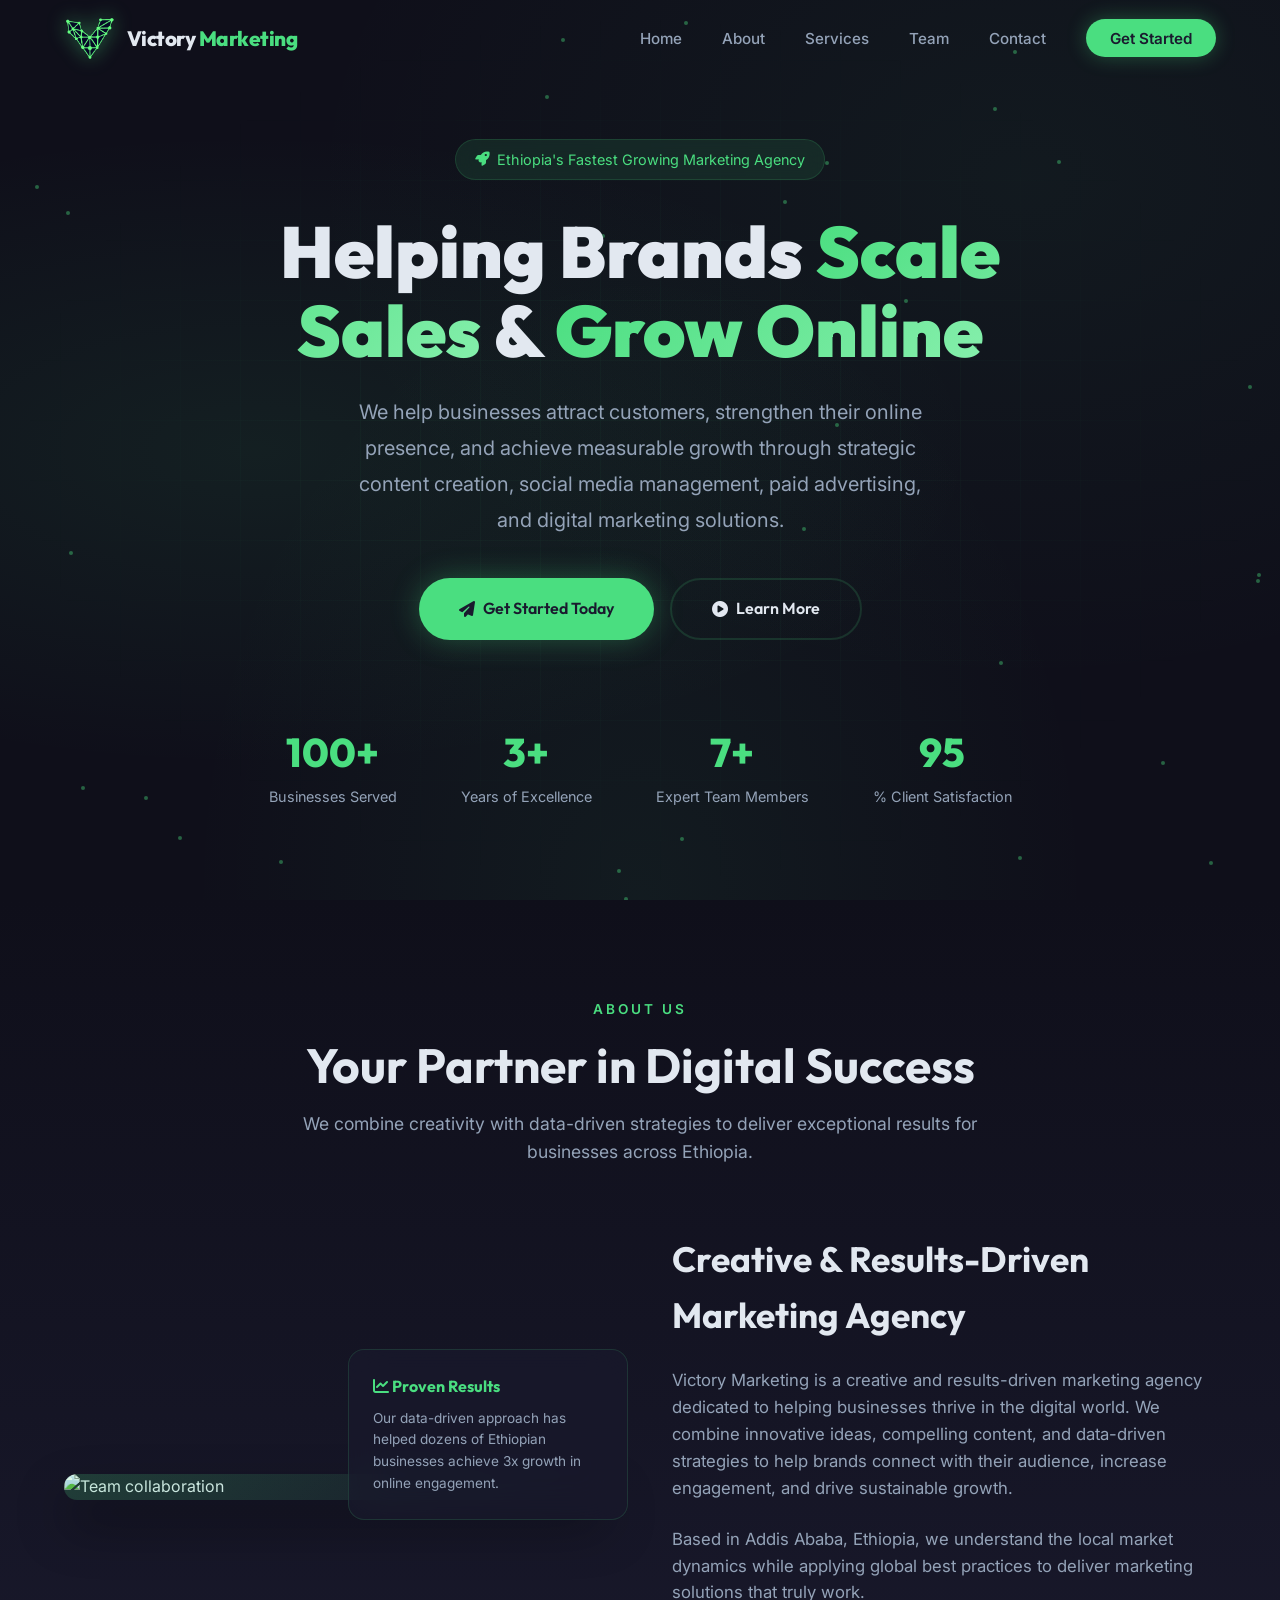
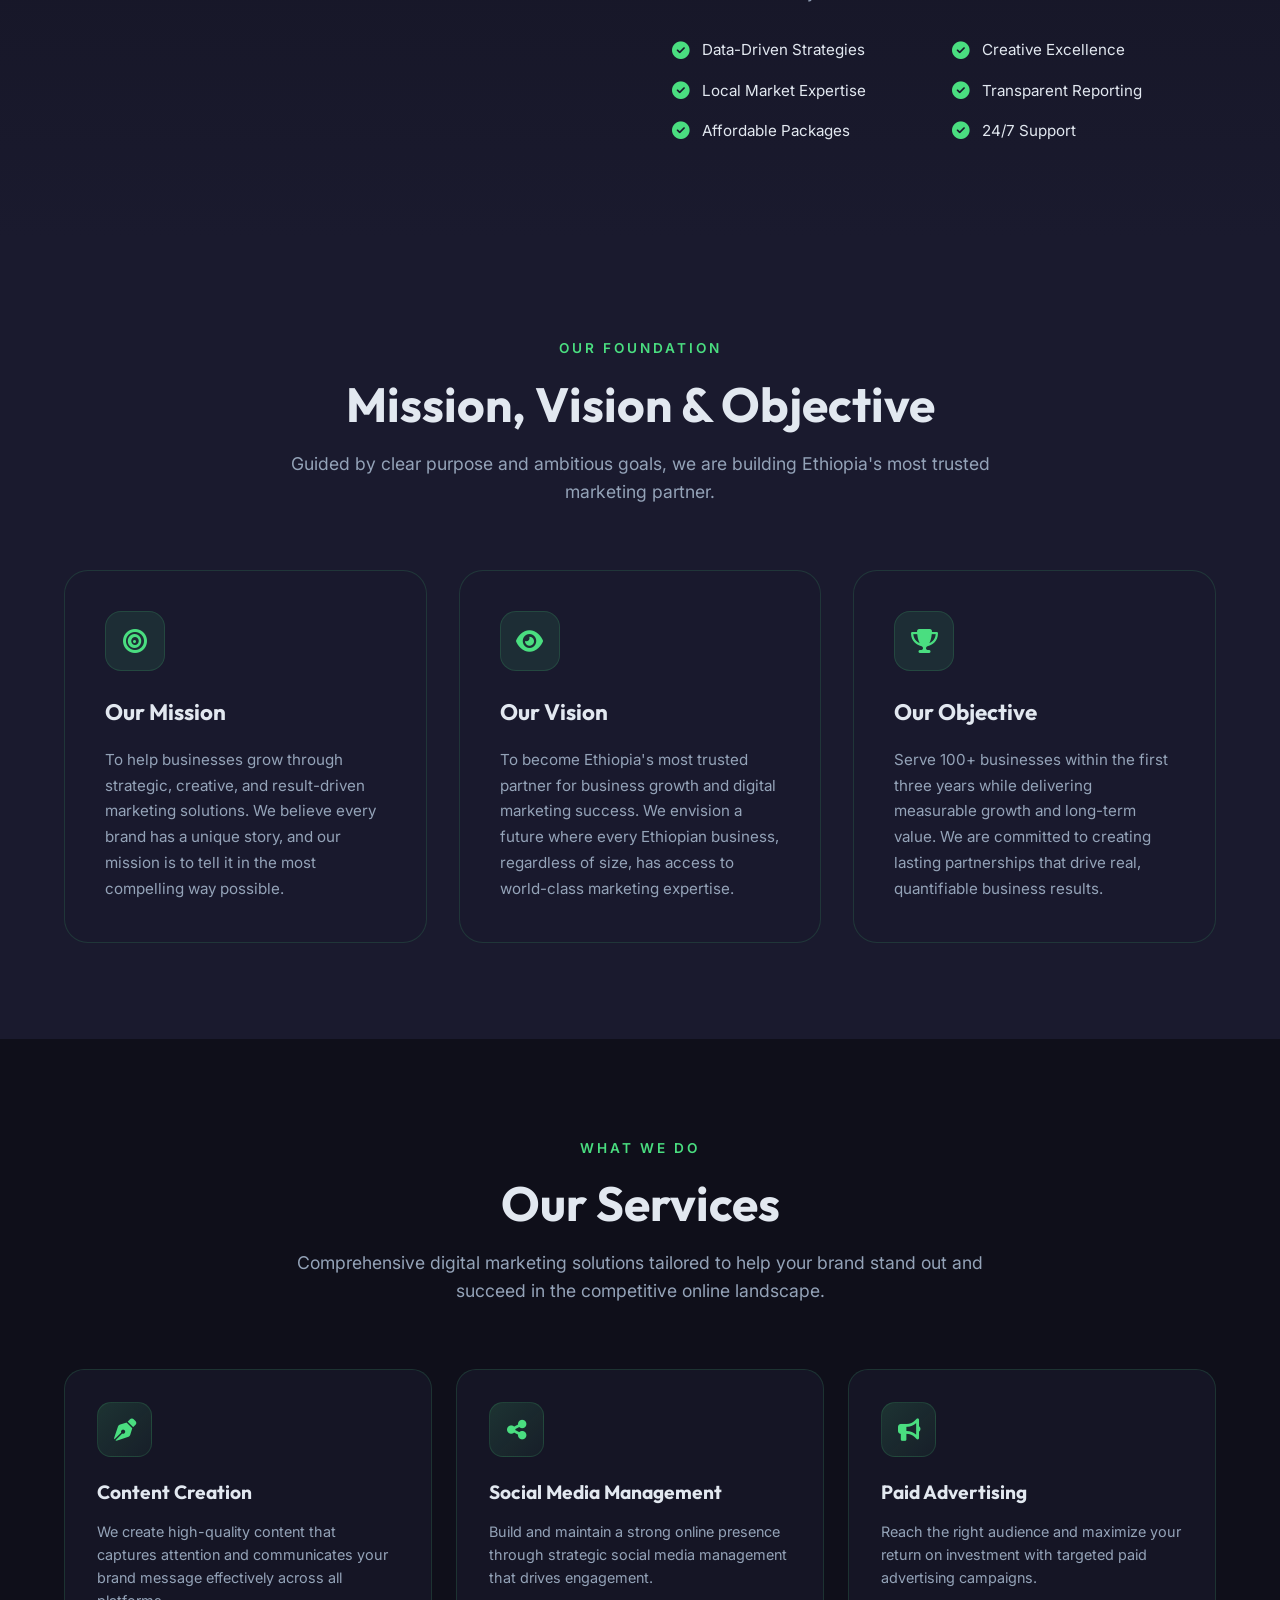
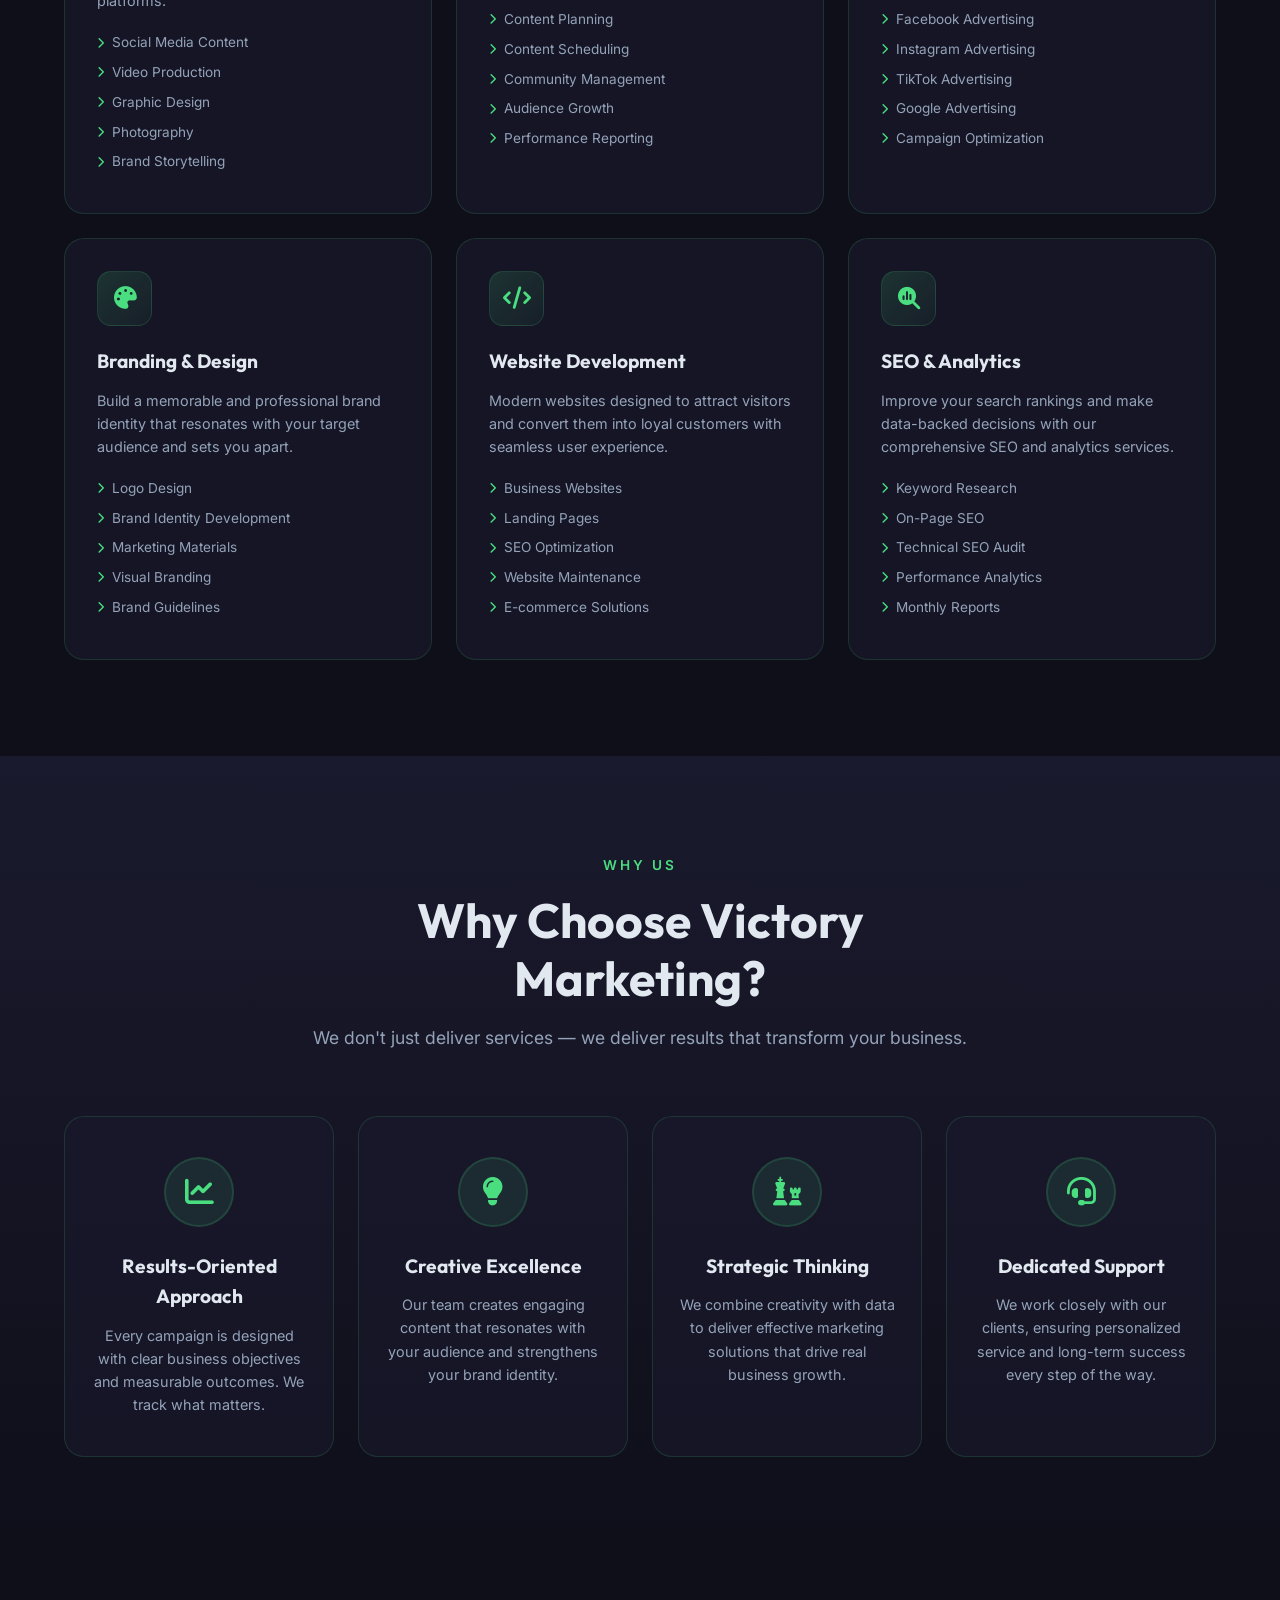
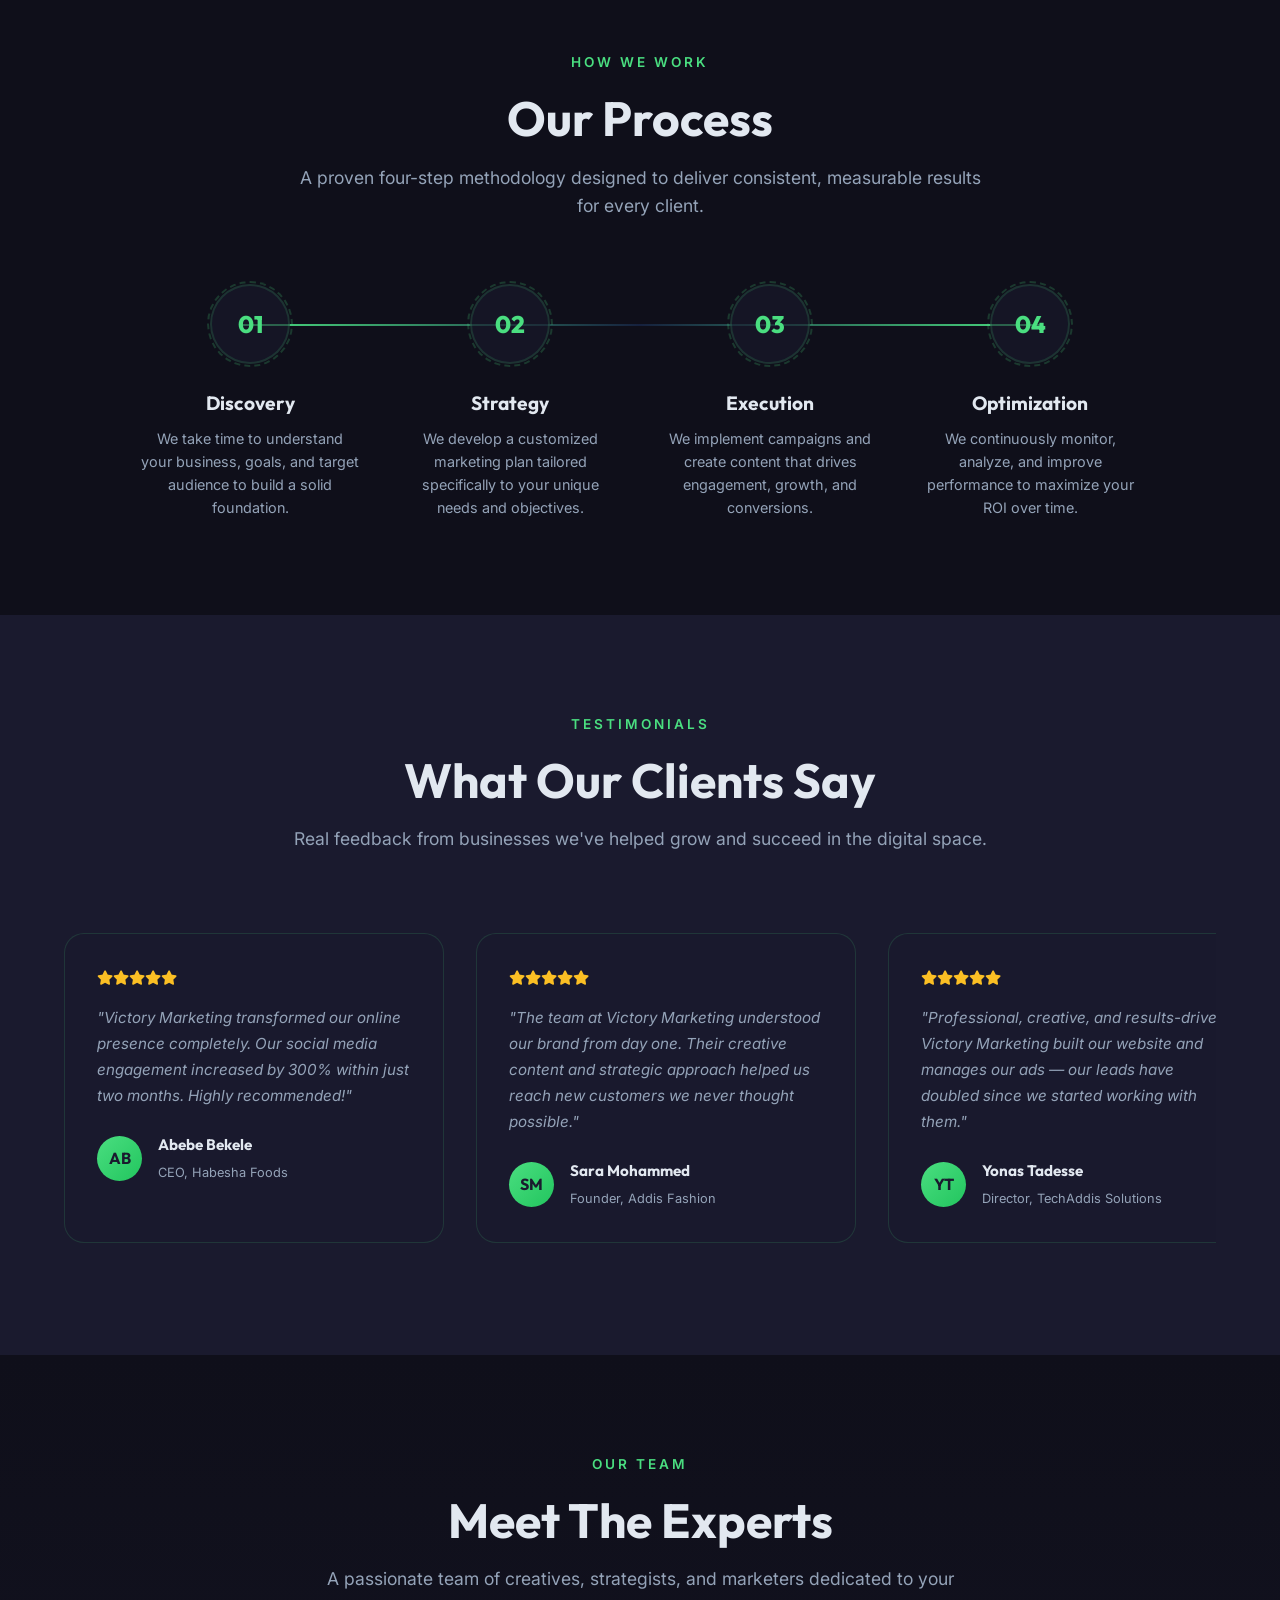
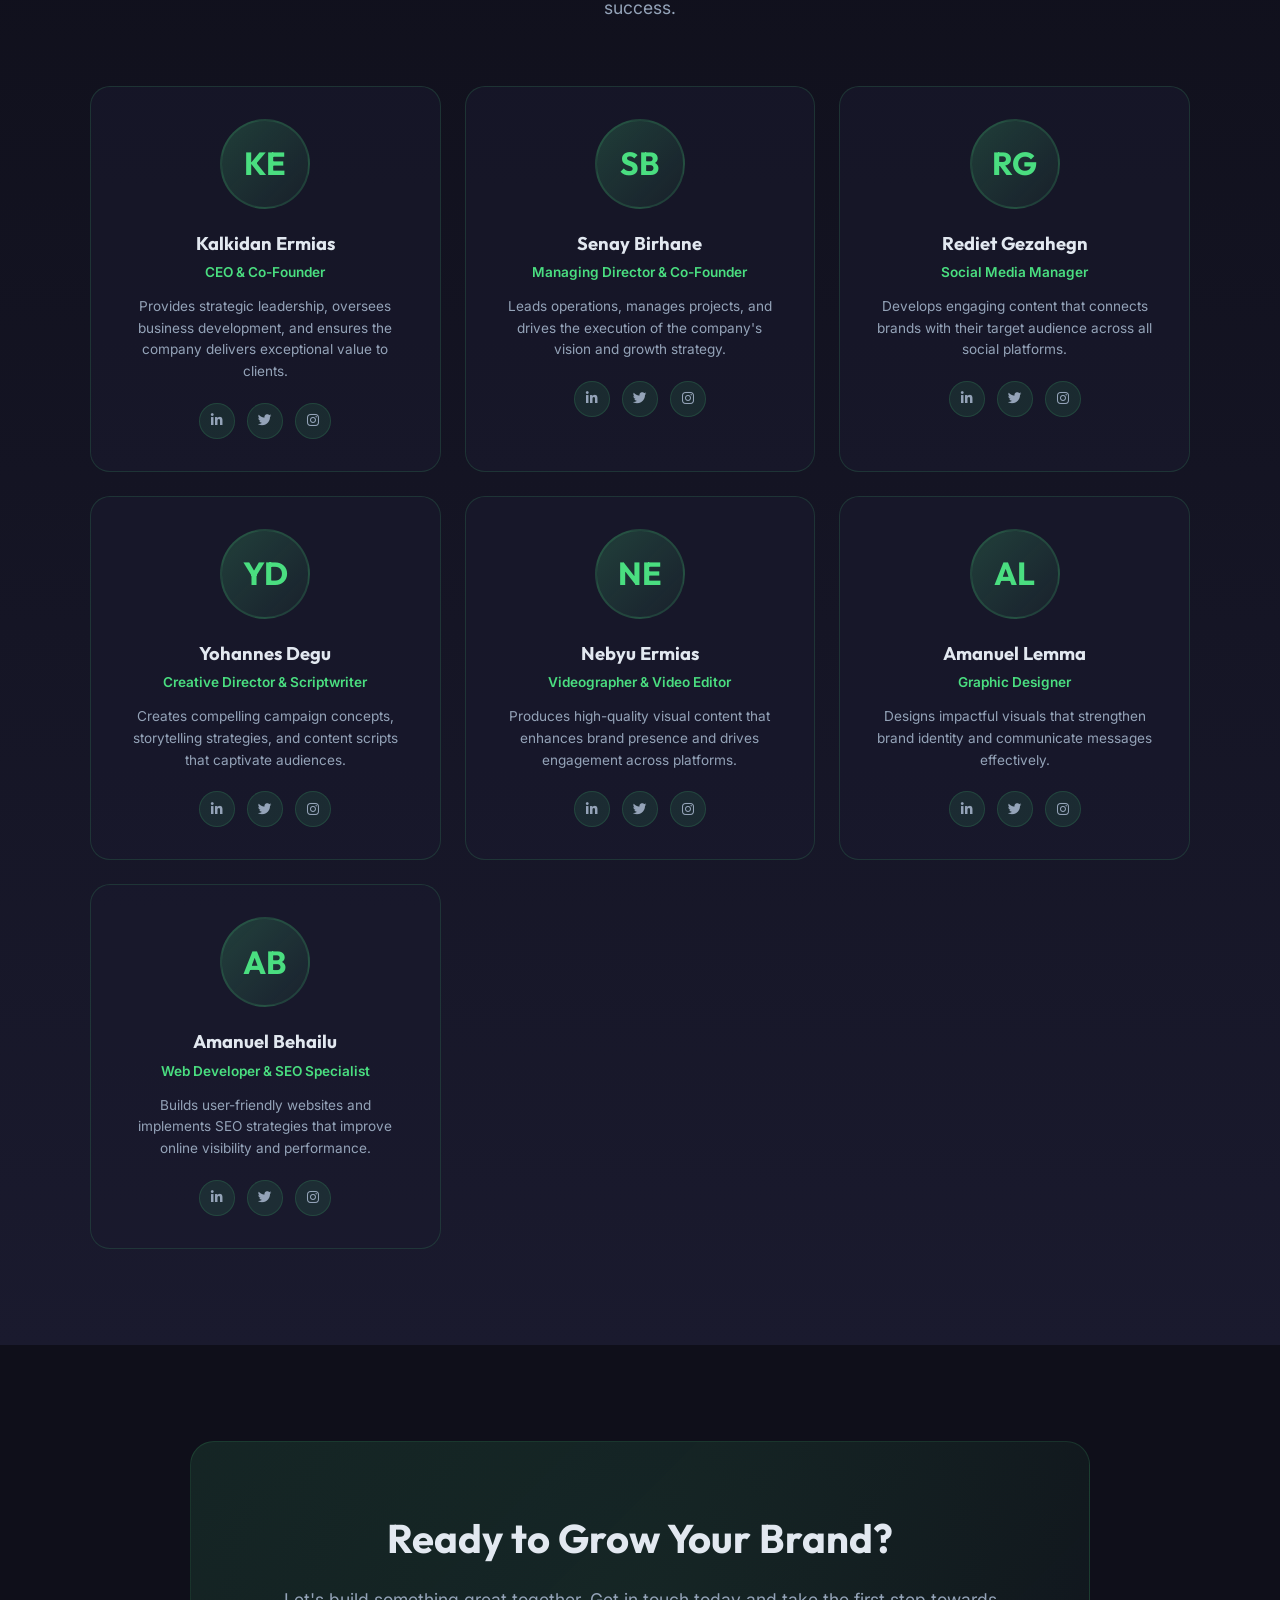
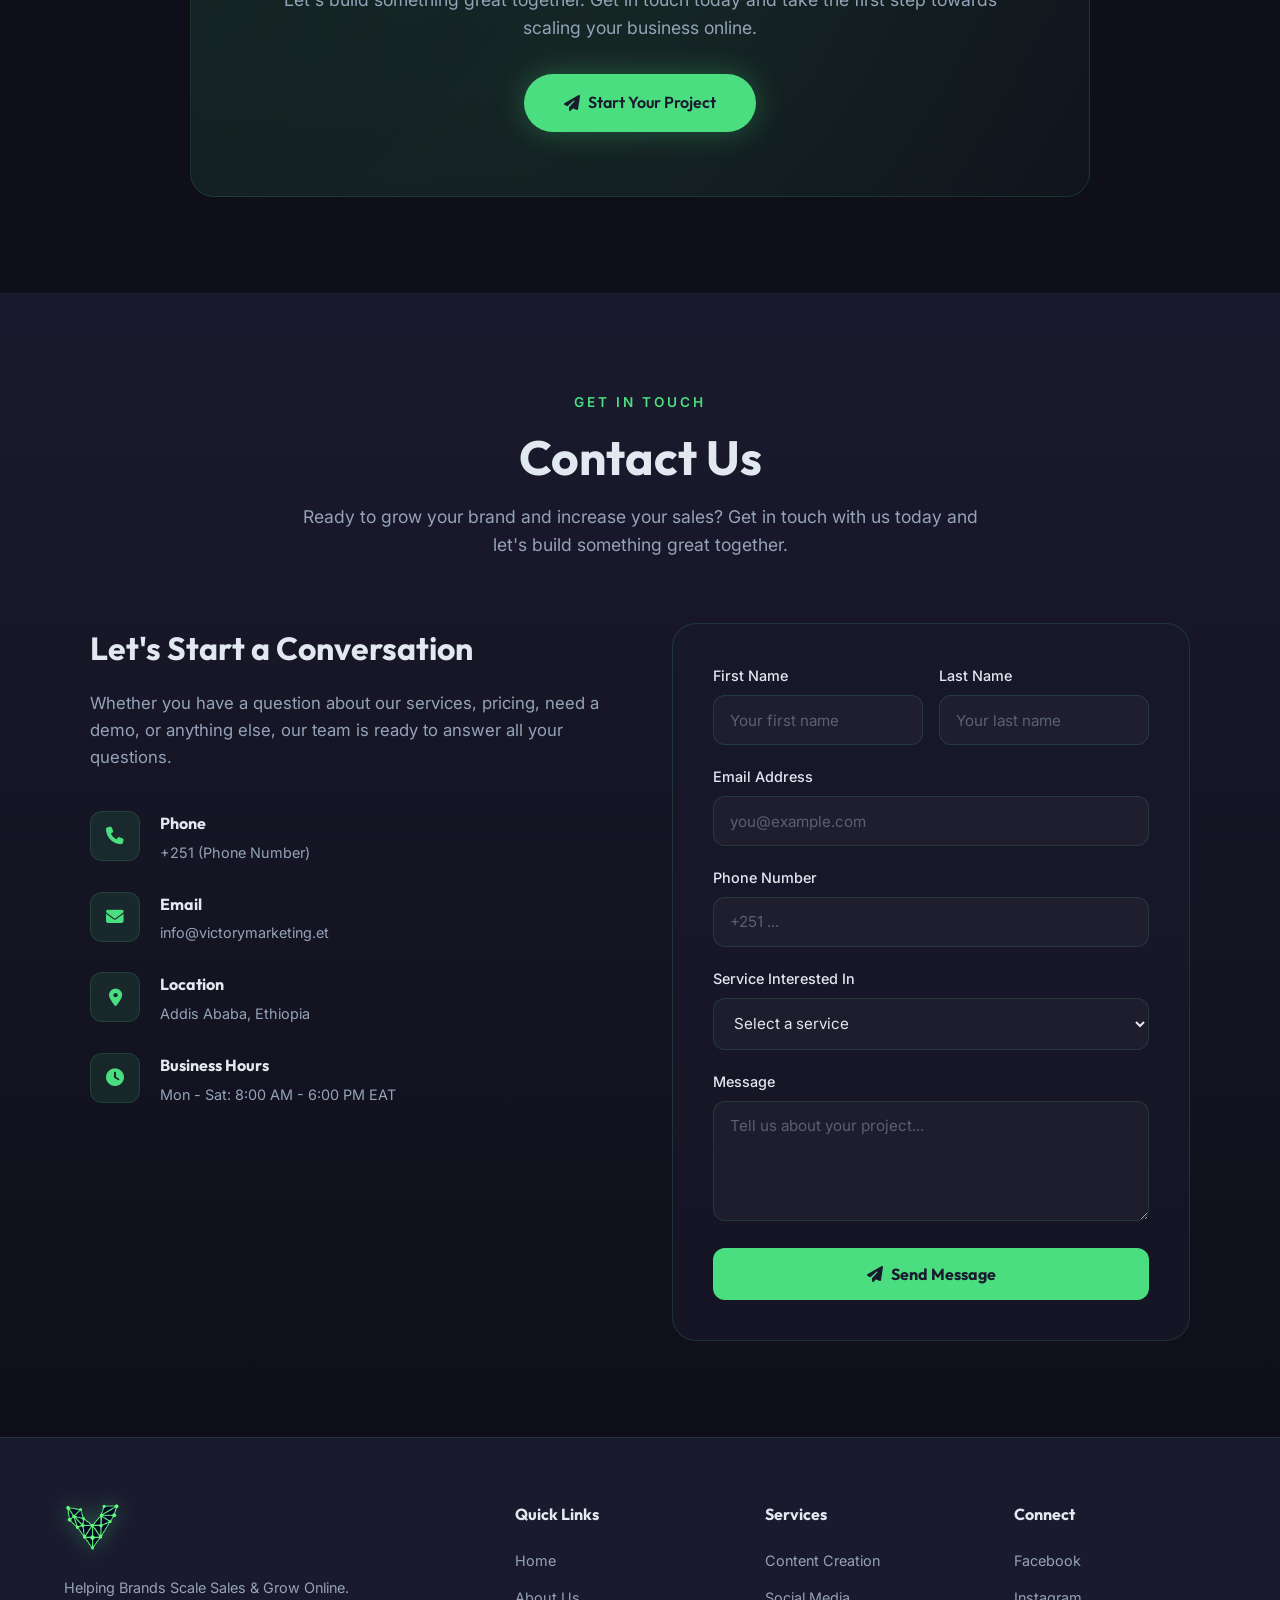
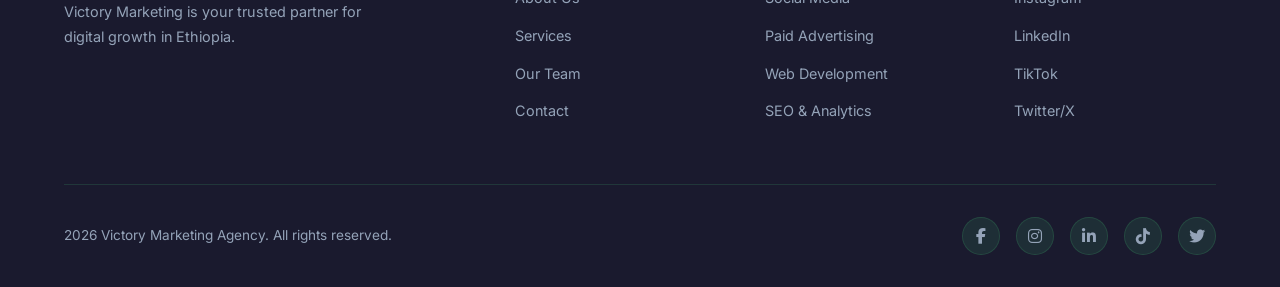
==== index.html @ 351f1949 "initial commit" ====
<!doctype html>
<html lang="en">
  <head>
    <meta charset="UTF-8" />
    <meta name="viewport" content="width=device-width, initial-scale=1.0" />
    <title>Victory Marketing Agency | Scale Sales & Grow Online</title>

    <!-- Fonts -->
    <link rel="preconnect" href="https://fonts.googleapis.com" />
    <link rel="preconnect" href="https://fonts.gstatic.com" crossorigin />
    <link
      href="https://fonts.googleapis.com/css2?family=Outfit:wght@300;400;500;600;700;800;900&family=Inter:wght@300;400;500;600&display=swap"
      rel="stylesheet"
    />

    <!-- Font Awesome -->
    <link
      rel="stylesheet"
      href="https://cdnjs.cloudflare.com/ajax/libs/font-awesome/6.5.1/css/all.min.css"
    />

    <!-- Stylesheets -->
    <link rel="stylesheet" href="css/variables.css" />
    <link rel="stylesheet" href="css/animations.css" />
    <link rel="stylesheet" href="css/base.css" />
    <link rel="stylesheet" href="css/navigation.css" />
    <link rel="stylesheet" href="css/hero.css" />
    <link rel="stylesheet" href="css/sections.css" />
    <link rel="stylesheet" href="css/team.css" />
    <link rel="stylesheet" href="css/testimonials.css" />
    <link rel="stylesheet" href="css/contact.css" />
    <link rel="stylesheet" href="css/footer.css" />
    <link rel="stylesheet" href="css/responsive.css" />
  </head>
  <body>

    <!-- Loader (static, shows before JS loads) -->
    <div class="loader" id="loader">
      <div class="loader-content">
        <img src="assets/images/logo.png" alt="V" class="loader-logo" />
        <div class="loader-text">Victory Marketing</div>
      </div>
    </div>

    <!-- Navigation -->
    <nav id="navbar">
      <a href="#" class="nav-logo">
        <img src="assets/images/logo.png" alt="Victory Marketing Logo" />
        <span>Victory <span>Marketing</span></span>
      </a>
      <ul class="nav-links" id="navLinks">
        <li><a href="#home">Home</a></li>
        <li><a href="#about">About</a></li>
        <li><a href="#services">Services</a></li>
        <li><a href="#team">Team</a></li>
        <li><a href="#contact">Contact</a></li>
        <li><a href="#contact" class="nav-cta">Get Started</a></li>
      </ul>
      <button class="mobile-menu-btn" id="mobileMenuBtn">
        <i class="fas fa-bars"></i>
      </button>
    </nav>

    <!-- Hero Section -->
    <section class="hero" id="home" data-section="hero"></section>

    <!-- About Section -->
    <section class="about" id="about" data-section="about"></section>

    <!-- Mission, Vision & Objective -->
    <section class="mission-section" id="mission" data-section="mission"></section>

    <!-- Services Section -->
    <section class="services" id="services" data-section="services"></section>

    <!-- Why Choose Us -->
    <section class="why-us" id="why-us" data-section="why-us"></section>

    <!-- Process Section -->
    <section class="process" id="process" data-section="process"></section>

    <!-- Testimonials -->
    <section class="testimonials" id="testimonials" data-section="testimonials"></section>

    <!-- Team Section -->
    <section class="team" id="team" data-section="team"></section>

    <!-- CTA Banner -->
    <section data-section="cta"></section>

    <!-- Contact Section -->
    <section class="contact" id="contact" data-section="contact"></section>

    <!-- Footer -->
    <footer data-section="footer"></footer>

    <!-- Scroll to Top -->
    <button class="scroll-top" id="scrollTop">
      <i class="fas fa-arrow-up"></i>
    </button>

    <!-- Main JavaScript Module -->
    <script type="module" src="js/main.js"></script>
  </body>
</html>
---- css/variables.css ----
:root {
  --primary: #1a1a2e;
  --primary-light: #16213e;
  --accent: #4ade80;
  --accent-dark: #22c55e;
  --text: #e2e8f0;
  --text-muted: #94a3b8;
  --bg: #0f0f1a;
  --card-bg: rgba(26, 26, 46, 0.6);
  --border: rgba(74, 222, 128, 0.15);
}
---- css/animations.css ----
/* ===== KEYFRAME ANIMATIONS ===== */

@keyframes float {
  0%, 100% {
    transform: translateY(0) translateX(0);
    opacity: 0.4;
  }
  25% {
    transform: translateY(-30px) translateX(20px);
    opacity: 0.8;
  }
  50% {
    transform: translateY(20px) translateX(-20px);
    opacity: 0.3;
  }
  75% {
    transform: translateY(-10px) translateX(30px);
    opacity: 0.6;
  }
}

@keyframes pulse {
  0%, 100% {
    opacity: 1;
  }
  50% {
    opacity: 0.5;
  }
}

@keyframes spin {
  to {
    transform: rotate(360deg);
  }
}

@keyframes scroll {
  0% {
    transform: translateX(0);
  }
  100% {
    transform: translateX(-50%);
  }
}

@keyframes rotate {
  to {
    transform: rotate(360deg);
  }
}

@keyframes loaderPulse {
  0%, 100% {
    transform: scale(1);
    opacity: 1;
  }
  50% {
    transform: scale(1.1);
    opacity: 0.7;
  }
}
---- css/base.css ----
* {
  margin: 0;
  padding: 0;
  box-sizing: border-box;
}

html {
  scroll-behavior: smooth;
}

body {
  font-family: "Inter", sans-serif;
  background: var(--bg);
  color: var(--text);
  overflow-x: hidden;
  line-height: 1.6;
}

h1, h2, h3, h4, h5, h6 {
  font-family: "Outfit", sans-serif;
  font-weight: 700;
}

/* ===== SECTIONS COMMON ===== */
section {
  padding: 6rem 5%;
  position: relative;
}

.section-header {
  text-align: center;
  max-width: 700px;
  margin: 0 auto 4rem;
}

.section-tag {
  display: inline-block;
  color: var(--accent);
  font-size: 0.85rem;
  font-weight: 600;
  text-transform: uppercase;
  letter-spacing: 3px;
  margin-bottom: 1rem;
}

.section-header h2 {
  font-size: clamp(2rem, 4vw, 3rem);
  margin-bottom: 1rem;
  line-height: 1.2;
}

.section-header p {
  color: var(--text-muted);
  font-size: 1.1rem;
}

/* ===== BUTTONS ===== */
.btn {
  padding: 1rem 2.5rem;
  border-radius: 50px;
  font-family: "Outfit", sans-serif;
  font-weight: 600;
  font-size: 1rem;
  cursor: pointer;
  transition: all 0.3s ease;
  text-decoration: none;
  display: inline-flex;
  align-items: center;
  gap: 0.5rem;
  border: none;
}

.btn-primary {
  background: var(--accent);
  color: var(--primary);
  box-shadow: 0 0 30px rgba(74, 222, 128, 0.3);
}

.btn-primary:hover {
  background: var(--accent-dark);
  transform: translateY(-3px);
  box-shadow: 0 10px 40px rgba(74, 222, 128, 0.4);
}

.btn-outline {
  background: transparent;
  color: var(--text);
  border: 2px solid var(--border);
}

.btn-outline:hover {
  border-color: var(--accent);
  color: var(--accent);
  transform: translateY(-3px);
  background: rgba(74, 222, 128, 0.05);
}

/* ===== SCROLL TO TOP ===== */
.scroll-top {
  position: fixed;
  bottom: 2rem;
  right: 2rem;
  width: 50px;
  height: 50px;
  background: var(--accent);
  color: var(--primary);
  border: none;
  border-radius: 50%;
  cursor: pointer;
  font-size: 1.2rem;
  display: flex;
  align-items: center;
  justify-content: center;
  opacity: 0;
  visibility: hidden;
  transition: all 0.3s ease;
  z-index: 999;
  box-shadow: 0 5px 20px rgba(74, 222, 128, 0.3);
}

.scroll-top.visible {
  opacity: 1;
  visibility: visible;
}

.scroll-top:hover {
  transform: translateY(-5px);
  box-shadow: 0 10px 30px rgba(74, 222, 128, 0.4);
}

/* ===== LOADER ===== */
.loader {
  position: fixed;
  inset: 0;
  background: var(--bg);
  display: flex;
  align-items: center;
  justify-content: center;
  z-index: 10000;
  transition: opacity 0.5s ease, visibility 0.5s ease;
}

.loader.hidden {
  opacity: 0;
  visibility: hidden;
}

.loader-content {
  text-align: center;
}

.loader-logo {
  width: 80px;
  height: 80px;
  margin-bottom: 1rem;
  animation: loaderPulse 1.5s ease-in-out infinite;
}

.loader-text {
  font-family: "Outfit", sans-serif;
  font-weight: 700;
  font-size: 1.2rem;
  color: var(--accent);
}
---- css/navigation.css ----
/* ===== NAVIGATION ===== */
nav {
  position: fixed;
  top: 0;
  width: 100%;
  z-index: 1000;
  padding: 1rem 5%;
  display: flex;
  justify-content: space-between;
  align-items: center;
  transition: all 0.4s ease;
}

nav.scrolled {
  background: rgba(15, 15, 26, 0.9);
  backdrop-filter: blur(20px);
  box-shadow: 0 4px 30px rgba(0, 0, 0, 0.3);
  padding: 0.8rem 5%;
}

.nav-logo {
  display: flex;
  align-items: center;
  gap: 0.75rem;
  text-decoration: none;
}

.nav-logo img {
  height: 45px;
  width: auto;
  filter: drop-shadow(0 0 10px rgba(74, 222, 128, 0.4));
  transition: transform 0.3s ease;
}

.nav-logo:hover img {
  transform: scale(1.05) rotate(5deg);
}

.nav-logo span {
  font-family: "Outfit", sans-serif;
  font-weight: 800;
  font-size: 1.3rem;
  color: var(--text);
  letter-spacing: -0.5px;
}

.nav-logo span span {
  color: var(--accent);
}

.nav-links {
  display: flex;
  gap: 2.5rem;
  list-style: none;
}

.nav-links a {
  color: var(--text-muted);
  text-decoration: none;
  font-size: 0.95rem;
  font-weight: 500;
  transition: all 0.3s ease;
  position: relative;
}

.nav-links a::after {
  content: "";
  position: absolute;
  bottom: -4px;
  left: 0;
  width: 0;
  height: 2px;
  background: var(--accent);
  transition: width 0.3s ease;
}

.nav-links a:hover {
  color: var(--accent);
}

.nav-links a:hover::after {
  width: 100%;
}

.nav-cta {
  background: var(--accent);
  color: var(--primary) !important;
  padding: 0.6rem 1.5rem;
  border-radius: 50px;
  font-weight: 600 !important;
  transition: all 0.3s ease;
  box-shadow: 0 0 20px rgba(74, 222, 128, 0.3);
}

.nav-cta:hover {
  background: var(--accent-dark);
  transform: translateY(-2px);
  box-shadow: 0 5px 25px rgba(74, 222, 128, 0.5);
}

.nav-cta::after {
  display: none !important;
}

.mobile-menu-btn {
  display: none;
  background: none;
  border: none;
  color: var(--text);
  font-size: 1.5rem;
  cursor: pointer;
}
---- css/hero.css ----
/* ===== HERO ===== */
.hero {
  min-height: 100vh;
  display: flex;
  align-items: center;
  justify-content: center;
  position: relative;
  padding: 8rem 5% 5rem;
  overflow: hidden;
}

.hero-bg {
  position: absolute;
  inset: 0;
  background:
    radial-gradient(ellipse at 20% 50%, rgba(74, 222, 128, 0.08) 0%, transparent 50%),
    radial-gradient(ellipse at 80% 20%, rgba(74, 222, 128, 0.05) 0%, transparent 50%),
    radial-gradient(ellipse at 50% 100%, rgba(74, 222, 128, 0.06) 0%, transparent 50%);
}

.hero-grid {
  position: absolute;
  inset: 0;
  background-image:
    linear-gradient(rgba(74, 222, 128, 0.03) 1px, transparent 1px),
    linear-gradient(90deg, rgba(74, 222, 128, 0.03) 1px, transparent 1px);
  background-size: 60px 60px;
  mask-image: radial-gradient(ellipse at center, black 30%, transparent 70%);
  -webkit-mask-image: radial-gradient(ellipse at center, black 30%, transparent 70%);
}

.floating-particles {
  position: absolute;
  inset: 0;
  overflow: hidden;
  pointer-events: none;
}

.particle {
  position: absolute;
  width: 4px;
  height: 4px;
  background: var(--accent);
  border-radius: 50%;
  opacity: 0.4;
  animation: float 15s infinite ease-in-out;
}

.hero-content {
  text-align: center;
  max-width: 900px;
  position: relative;
  z-index: 2;
}

.hero-badge {
  display: inline-flex;
  align-items: center;
  gap: 0.5rem;
  background: rgba(74, 222, 128, 0.1);
  border: 1px solid var(--border);
  padding: 0.5rem 1.2rem;
  border-radius: 50px;
  font-size: 0.9rem;
  color: var(--accent);
  margin-bottom: 2rem;
  backdrop-filter: blur(10px);
}

.hero-badge i {
  animation: pulse 2s infinite;
}

.hero h1 {
  font-size: clamp(2.5rem, 6vw, 4.5rem);
  line-height: 1.1;
  margin-bottom: 1.5rem;
  font-weight: 900;
}

.hero h1 .highlight {
  background: linear-gradient(135deg, var(--accent), #86efac);
  -webkit-background-clip: text;
  -webkit-text-fill-color: transparent;
  background-clip: text;
}

.hero p {
  font-size: clamp(1rem, 2vw, 1.25rem);
  color: var(--text-muted);
  max-width: 600px;
  margin: 0 auto 2.5rem;
  line-height: 1.8;
}

.hero-buttons {
  display: flex;
  gap: 1rem;
  justify-content: center;
  flex-wrap: wrap;
}

.hero-stats {
  display: flex;
  justify-content: center;
  gap: 4rem;
  margin-top: 5rem;
  flex-wrap: wrap;
}

.stat-item {
  text-align: center;
}

.stat-number {
  font-family: "Outfit", sans-serif;
  font-size: 2.5rem;
  font-weight: 800;
  color: var(--accent);
  display: block;
}

.stat-label {
  font-size: 0.9rem;
  color: var(--text-muted);
  margin-top: 0.3rem;
}
---- css/sections.css ----
/* ===== ABOUT ===== */
.about {
  background: linear-gradient(180deg, var(--bg) 0%, var(--primary) 100%);
}

.about-grid {
  display: grid;
  grid-template-columns: 1fr 1fr;
  gap: 4rem;
  align-items: center;
  max-width: 1200px;
  margin: 0 auto;
}

.about-visual {
  position: relative;
}

.about-image {
  width: 100%;
  border-radius: 24px;
  overflow: hidden;
  position: relative;
  box-shadow: 0 25px 50px rgba(0, 0, 0, 0.4);
}

.about-image::before {
  content: "";
  position: absolute;
  inset: 0;
  background: linear-gradient(135deg, rgba(74, 222, 128, 0.2), transparent);
  z-index: 1;
  pointer-events: none;
}

.about-image img {
  width: 100%;
  height: 100%;
  object-fit: cover;
  display: block;
}

.about-card {
  position: absolute;
  bottom: -20px;
  right: -20px;
  background: var(--card-bg);
  backdrop-filter: blur(20px);
  border: 1px solid var(--border);
  border-radius: 16px;
  padding: 1.5rem;
  max-width: 280px;
  z-index: 2;
}

.about-card h4 {
  color: var(--accent);
  font-size: 1rem;
  margin-bottom: 0.5rem;
}

.about-card p {
  font-size: 0.85rem;
  color: var(--text-muted);
}

.about-text h3 {
  font-size: 2.2rem;
  margin-bottom: 1.5rem;
}

.about-text p {
  color: var(--text-muted);
  margin-bottom: 1.5rem;
  font-size: 1.05rem;
}

.about-features {
  display: grid;
  grid-template-columns: 1fr 1fr;
  gap: 1rem;
  margin-top: 2rem;
}

.about-feature {
  display: flex;
  align-items: center;
  gap: 0.75rem;
}

.about-feature i {
  color: var(--accent);
  font-size: 1.1rem;
}

.about-feature span {
  font-size: 0.95rem;
  color: var(--text);
}

/* ===== MVO (Mission, Vision, Objective) ===== */
.mission-section {
  background: var(--primary);
}

.mvo-grid {
  display: grid;
  grid-template-columns: repeat(3, 1fr);
  gap: 2rem;
  max-width: 1200px;
  margin: 0 auto;
}

.mvo-card {
  background: var(--card-bg);
  border: 1px solid var(--border);
  border-radius: 24px;
  padding: 2.5rem;
  transition: all 0.4s ease;
  position: relative;
  overflow: hidden;
}

.mvo-card::before {
  content: "";
  position: absolute;
  top: 0;
  left: 0;
  width: 100%;
  height: 3px;
  background: linear-gradient(90deg, var(--accent), transparent);
  transform: scaleX(0);
  transform-origin: left;
  transition: transform 0.4s ease;
}

.mvo-card:hover::before {
  transform: scaleX(1);
}

.mvo-card:hover {
  transform: translateY(-8px);
  border-color: rgba(74, 222, 128, 0.3);
  box-shadow: 0 20px 40px rgba(0, 0, 0, 0.3);
}

.mvo-icon {
  width: 60px;
  height: 60px;
  background: rgba(74, 222, 128, 0.1);
  border-radius: 16px;
  display: flex;
  align-items: center;
  justify-content: center;
  margin-bottom: 1.5rem;
  font-size: 1.5rem;
  color: var(--accent);
  border: 1px solid var(--border);
}

.mvo-card h3 {
  font-size: 1.4rem;
  margin-bottom: 1rem;
}

.mvo-card p {
  color: var(--text-muted);
  font-size: 0.95rem;
  line-height: 1.7;
}

/* ===== SERVICES ===== */
.services {
  background: var(--bg);
}

.services-grid {
  display: grid;
  grid-template-columns: repeat(3, 1fr);
  gap: 1.5rem;
  max-width: 1200px;
  margin: 0 auto;
}

.service-card {
  background: var(--card-bg);
  border: 1px solid var(--border);
  border-radius: 20px;
  padding: 2rem;
  transition: all 0.4s ease;
  position: relative;
  overflow: hidden;
}

.service-card::after {
  content: "";
  position: absolute;
  inset: 0;
  background: radial-gradient(
    circle at var(--mouse-x, 50%) var(--mouse-y, 50%),
    rgba(74, 222, 128, 0.1),
    transparent 50%
  );
  opacity: 0;
  transition: opacity 0.3s ease;
  pointer-events: none;
}

.service-card:hover::after {
  opacity: 1;
}

.service-card:hover {
  transform: translateY(-5px);
  border-color: rgba(74, 222, 128, 0.3);
  box-shadow: 0 15px 35px rgba(0, 0, 0, 0.3);
}

.service-icon {
  width: 55px;
  height: 55px;
  background: linear-gradient(135deg, rgba(74, 222, 128, 0.15), rgba(74, 222, 128, 0.05));
  border-radius: 14px;
  display: flex;
  align-items: center;
  justify-content: center;
  margin-bottom: 1.25rem;
  font-size: 1.4rem;
  color: var(--accent);
  border: 1px solid var(--border);
}

.service-card h3 {
  font-size: 1.2rem;
  margin-bottom: 0.75rem;
}

.service-card p {
  color: var(--text-muted);
  font-size: 0.9rem;
  margin-bottom: 1.25rem;
}

.service-list {
  list-style: none;
}

.service-list li {
  display: flex;
  align-items: center;
  gap: 0.5rem;
  font-size: 0.85rem;
  color: var(--text-muted);
  margin-bottom: 0.5rem;
}

.service-list li i {
  color: var(--accent);
  font-size: 0.7rem;
}

/* ===== WHY US ===== */
.why-us {
  background: linear-gradient(180deg, var(--primary) 0%, var(--bg) 100%);
}

.why-grid {
  display: grid;
  grid-template-columns: repeat(4, 1fr);
  gap: 1.5rem;
  max-width: 1200px;
  margin: 0 auto;
}

.why-card {
  text-align: center;
  padding: 2.5rem 1.5rem;
  background: var(--card-bg);
  border: 1px solid var(--border);
  border-radius: 20px;
  transition: all 0.4s ease;
}

.why-card:hover {
  transform: translateY(-8px);
  border-color: rgba(74, 222, 128, 0.3);
}

.why-icon {
  width: 70px;
  height: 70px;
  background: rgba(74, 222, 128, 0.1);
  border-radius: 50%;
  display: flex;
  align-items: center;
  justify-content: center;
  margin: 0 auto 1.5rem;
  font-size: 1.8rem;
  color: var(--accent);
  border: 2px solid var(--border);
  transition: all 0.3s ease;
}

.why-card:hover .why-icon {
  background: rgba(74, 222, 128, 0.2);
  box-shadow: 0 0 30px rgba(74, 222, 128, 0.2);
}

.why-card h3 {
  font-size: 1.2rem;
  margin-bottom: 0.75rem;
}

.why-card p {
  color: var(--text-muted);
  font-size: 0.9rem;
}

/* ===== PROCESS ===== */
.process {
  background: var(--bg);
}

.process-timeline {
  display: flex;
  justify-content: space-between;
  max-width: 1000px;
  margin: 0 auto;
  position: relative;
}

.process-timeline::before {
  content: "";
  position: absolute;
  top: 40px;
  left: 10%;
  right: 10%;
  height: 2px;
  background: linear-gradient(90deg, var(--accent), var(--primary-light), var(--accent));
  z-index: 0;
}

.process-step {
  text-align: center;
  position: relative;
  z-index: 1;
  flex: 1;
  max-width: 220px;
}

.step-number {
  width: 80px;
  height: 80px;
  background: var(--card-bg);
  border: 2px solid var(--border);
  border-radius: 50%;
  display: flex;
  align-items: center;
  justify-content: center;
  margin: 0 auto 1.5rem;
  font-family: "Outfit", sans-serif;
  font-size: 1.5rem;
  font-weight: 800;
  color: var(--accent);
  position: relative;
  transition: all 0.4s ease;
}

.process-step:hover .step-number {
  background: rgba(74, 222, 128, 0.1);
  border-color: var(--accent);
  box-shadow: 0 0 30px rgba(74, 222, 128, 0.2);
  transform: scale(1.1);
}

.step-number::after {
  content: "";
  position: absolute;
  inset: -5px;
  border-radius: 50%;
  border: 2px dashed rgba(74, 222, 128, 0.2);
  animation: spin 20s linear infinite;
}

.process-step h3 {
  font-size: 1.2rem;
  margin-bottom: 0.5rem;
}

.process-step p {
  color: var(--text-muted);
  font-size: 0.9rem;
}

/* ===== CTA BANNER ===== */
.cta-banner {
  background: linear-gradient(135deg, rgba(74, 222, 128, 0.1), rgba(74, 222, 128, 0.02));
  border: 1px solid var(--border);
  border-radius: 24px;
  padding: 4rem;
  text-align: center;
  max-width: 900px;
  margin: 0 auto;
  position: relative;
  overflow: hidden;
}

.cta-banner::before {
  content: "";
  position: absolute;
  top: -50%;
  left: -50%;
  width: 200%;
  height: 200%;
  background: radial-gradient(circle, rgba(74, 222, 128, 0.05), transparent 60%);
  animation: rotate 20s linear infinite;
}

.cta-banner h2 {
  font-size: 2.5rem;
  margin-bottom: 1rem;
  position: relative;
  z-index: 1;
}

.cta-banner p {
  color: var(--text-muted);
  margin-bottom: 2rem;
  position: relative;
  z-index: 1;
  font-size: 1.1rem;
}

.cta-banner .btn {
  position: relative;
  z-index: 1;
}
---- css/team.css ----
/* ===== TEAM ===== */
.team {
  background: linear-gradient(180deg, var(--bg) 0%, var(--primary) 100%);
}

.team-grid {
  display: grid;
  grid-template-columns: repeat(3, 1fr);
  gap: 1.5rem;
  max-width: 1100px;
  margin: 0 auto;
}

.team-card {
  background: var(--card-bg);
  border: 1px solid var(--border);
  border-radius: 20px;
  padding: 2rem;
  text-align: center;
  transition: all 0.4s ease;
  position: relative;
  overflow: hidden;
}

.team-card::before {
  content: "";
  position: absolute;
  top: 0;
  left: 0;
  width: 100%;
  height: 4px;
  background: linear-gradient(90deg, var(--accent), transparent);
  transform: scaleX(0);
  transform-origin: left;
  transition: transform 0.4s ease;
}

.team-card:hover::before {
  transform: scaleX(1);
}

.team-card:hover {
  transform: translateY(-8px);
  border-color: rgba(74, 222, 128, 0.3);
}

.team-avatar {
  width: 90px;
  height: 90px;
  background: linear-gradient(135deg, rgba(74, 222, 128, 0.2), rgba(74, 222, 128, 0.05));
  border-radius: 50%;
  display: flex;
  align-items: center;
  justify-content: center;
  margin: 0 auto 1.25rem;
  font-size: 2rem;
  color: var(--accent);
  border: 2px solid var(--border);
  font-family: "Outfit", sans-serif;
  font-weight: 700;
}

.team-card h3 {
  font-size: 1.15rem;
  margin-bottom: 0.25rem;
}

.team-role {
  color: var(--accent);
  font-size: 0.85rem;
  font-weight: 600;
  margin-bottom: 0.75rem;
}

.team-card p {
  color: var(--text-muted);
  font-size: 0.85rem;
  line-height: 1.6;
}

.team-social {
  display: flex;
  justify-content: center;
  gap: 0.75rem;
  margin-top: 1.25rem;
}

.team-social a {
  width: 36px;
  height: 36px;
  border-radius: 50%;
  background: rgba(74, 222, 128, 0.1);
  border: 1px solid var(--border);
  display: flex;
  align-items: center;
  justify-content: center;
  color: var(--text-muted);
  text-decoration: none;
  transition: all 0.3s ease;
  font-size: 0.85rem;
}

.team-social a:hover {
  background: var(--accent);
  color: var(--primary);
  border-color: var(--accent);
  transform: translateY(-3px);
}
---- css/testimonials.css ----
/* ===== TESTIMONIALS ===== */
.testimonials {
  background: var(--primary);
  overflow: hidden;
}

.testimonials-slider {
  display: flex;
  gap: 2rem;
  animation: scroll 30s linear infinite;
  width: max-content;
  padding: 1rem 0;
}

.testimonial-card {
  background: var(--card-bg);
  border: 1px solid var(--border);
  border-radius: 20px;
  padding: 2rem;
  min-width: 380px;
  max-width: 380px;
}

.testimonial-stars {
  color: #fbbf24;
  margin-bottom: 1rem;
  font-size: 0.9rem;
}

.testimonial-text {
  color: var(--text-muted);
  font-size: 0.95rem;
  line-height: 1.7;
  margin-bottom: 1.5rem;
  font-style: italic;
}

.testimonial-author {
  display: flex;
  align-items: center;
  gap: 1rem;
}

.testimonial-avatar {
  width: 45px;
  height: 45px;
  border-radius: 50%;
  background: linear-gradient(135deg, var(--accent), var(--accent-dark));
  display: flex;
  align-items: center;
  justify-content: center;
  font-weight: 700;
  color: var(--primary);
  font-family: "Outfit", sans-serif;
}

.testimonial-author-info h4 {
  font-size: 0.95rem;
  margin-bottom: 0.1rem;
}

.testimonial-author-info span {
  font-size: 0.8rem;
  color: var(--text-muted);
}
---- css/contact.css ----
/* ===== CONTACT ===== */
.contact {
  background: linear-gradient(180deg, var(--primary) 0%, var(--bg) 100%);
}

.contact-grid {
  display: grid;
  grid-template-columns: 1fr 1fr;
  gap: 4rem;
  max-width: 1100px;
  margin: 0 auto;
  align-items: start;
}

.contact-info h3 {
  font-size: 2rem;
  margin-bottom: 1rem;
}

.contact-info > p {
  color: var(--text-muted);
  margin-bottom: 2.5rem;
  font-size: 1.05rem;
}

.contact-item {
  display: flex;
  align-items: flex-start;
  gap: 1.25rem;
  margin-bottom: 1.75rem;
}

.contact-icon {
  width: 50px;
  height: 50px;
  background: rgba(74, 222, 128, 0.1);
  border-radius: 12px;
  display: flex;
  align-items: center;
  justify-content: center;
  color: var(--accent);
  font-size: 1.1rem;
  border: 1px solid var(--border);
  flex-shrink: 0;
}

.contact-item h4 {
  font-size: 1rem;
  margin-bottom: 0.25rem;
}

.contact-item p {
  color: var(--text-muted);
  font-size: 0.9rem;
}

.contact-form {
  background: var(--card-bg);
  border: 1px solid var(--border);
  border-radius: 24px;
  padding: 2.5rem;
}

.form-group {
  margin-bottom: 1.25rem;
}

.form-group label {
  display: block;
  font-size: 0.9rem;
  font-weight: 500;
  margin-bottom: 0.5rem;
  color: var(--text);
}

.form-group input,
.form-group textarea,
.form-group select {
  width: 100%;
  padding: 0.9rem 1rem;
  background: rgba(255, 255, 255, 0.03);
  border: 1px solid var(--border);
  border-radius: 12px;
  color: var(--text);
  font-family: "Inter", sans-serif;
  font-size: 0.95rem;
  transition: all 0.3s ease;
}

.form-group input:focus,
.form-group textarea:focus,
.form-group select:focus {
  outline: none;
  border-color: var(--accent);
  box-shadow: 0 0 0 3px rgba(74, 222, 128, 0.1);
}

.form-group input::placeholder,
.form-group textarea::placeholder {
  color: rgba(148, 163, 184, 0.5);
}

.form-row {
  display: grid;
  grid-template-columns: 1fr 1fr;
  gap: 1rem;
}

.form-group textarea {
  resize: vertical;
  min-height: 120px;
}

.submit-btn {
  width: 100%;
  padding: 1rem;
  background: var(--accent);
  color: var(--primary);
  border: none;
  border-radius: 12px;
  font-family: "Outfit", sans-serif;
  font-weight: 700;
  font-size: 1rem;
  cursor: pointer;
  transition: all 0.3s ease;
  display: flex;
  align-items: center;
  justify-content: center;
  gap: 0.5rem;
}

.submit-btn:hover {
  background: var(--accent-dark);
  transform: translateY(-2px);
  box-shadow: 0 10px 30px rgba(74, 222, 128, 0.3);
}
---- css/footer.css ----
/* ===== FOOTER ===== */
footer {
  background: var(--primary);
  border-top: 1px solid var(--border);
  padding: 4rem 5% 2rem;
}

.footer-grid {
  display: grid;
  grid-template-columns: 2fr 1fr 1fr 1fr;
  gap: 3rem;
  max-width: 1200px;
  margin: 0 auto 3rem;
}

.footer-brand img {
  height: 50px;
  margin-bottom: 1rem;
  filter: drop-shadow(0 0 10px rgba(74, 222, 128, 0.3));
}

.footer-brand p {
  color: var(--text-muted);
  font-size: 0.9rem;
  line-height: 1.7;
  max-width: 300px;
}

.footer-col h4 {
  font-size: 1rem;
  margin-bottom: 1.25rem;
  color: var(--text);
}

.footer-col ul {
  list-style: none;
}

.footer-col ul li {
  margin-bottom: 0.75rem;
}

.footer-col ul li a {
  color: var(--text-muted);
  text-decoration: none;
  font-size: 0.9rem;
  transition: all 0.3s ease;
}

.footer-col ul li a:hover {
  color: var(--accent);
  padding-left: 5px;
}

.footer-bottom {
  border-top: 1px solid var(--border);
  padding-top: 2rem;
  display: flex;
  justify-content: space-between;
  align-items: center;
  max-width: 1200px;
  margin: 0 auto;
  flex-wrap: wrap;
  gap: 1rem;
}

.footer-bottom p {
  color: var(--text-muted);
  font-size: 0.85rem;
}

.footer-social {
  display: flex;
  gap: 1rem;
}

.footer-social a {
  width: 38px;
  height: 38px;
  border-radius: 50%;
  background: rgba(74, 222, 128, 0.1);
  border: 1px solid var(--border);
  display: flex;
  align-items: center;
  justify-content: center;
  color: var(--text-muted);
  text-decoration: none;
  transition: all 0.3s ease;
}

.footer-social a:hover {
  background: var(--accent);
  color: var(--primary);
  border-color: var(--accent);
  transform: translateY(-3px);
}
---- css/responsive.css ----
/* ===== RESPONSIVE ===== */

@media (max-width: 1024px) {
  .about-grid,
  .contact-grid {
    grid-template-columns: 1fr;
  }

  .about-visual {
    order: -1;
  }

  .mvo-grid {
    grid-template-columns: 1fr;
  }

  .services-grid {
    grid-template-columns: repeat(2, 1fr);
  }

  .why-grid {
    grid-template-columns: repeat(2, 1fr);
  }

  .team-grid {
    grid-template-columns: repeat(2, 1fr);
  }

  .process-timeline {
    flex-direction: column;
    gap: 3rem;
  }

  .process-timeline::before {
    display: none;
  }

  .process-step {
    max-width: 100%;
  }

  .footer-grid {
    grid-template-columns: 1fr 1fr;
  }
}

@media (max-width: 768px) {
  .nav-links {
    display: none;
    position: absolute;
    top: 100%;
    left: 0;
    width: 100%;
    background: rgba(15, 15, 26, 0.98);
    flex-direction: column;
    padding: 2rem;
    gap: 1.5rem;
    backdrop-filter: blur(20px);
  }

  .nav-links.active {
    display: flex;
  }

  .mobile-menu-btn {
    display: block;
  }

  .services-grid,
  .why-grid,
  .team-grid {
    grid-template-columns: 1fr;
  }

  .footer-grid {
    grid-template-columns: 1fr;
  }

  .hero-stats {
    gap: 2rem;
  }

  .about-features {
    grid-template-columns: 1fr;
  }

  .form-row {
    grid-template-columns: 1fr;
  }

  .cta-banner {
    padding: 2.5rem 1.5rem;
  }

  .cta-banner h2 {
    font-size: 1.8rem;
  }

  .testimonial-card {
    min-width: 300px;
    max-width: 300px;
  }
}
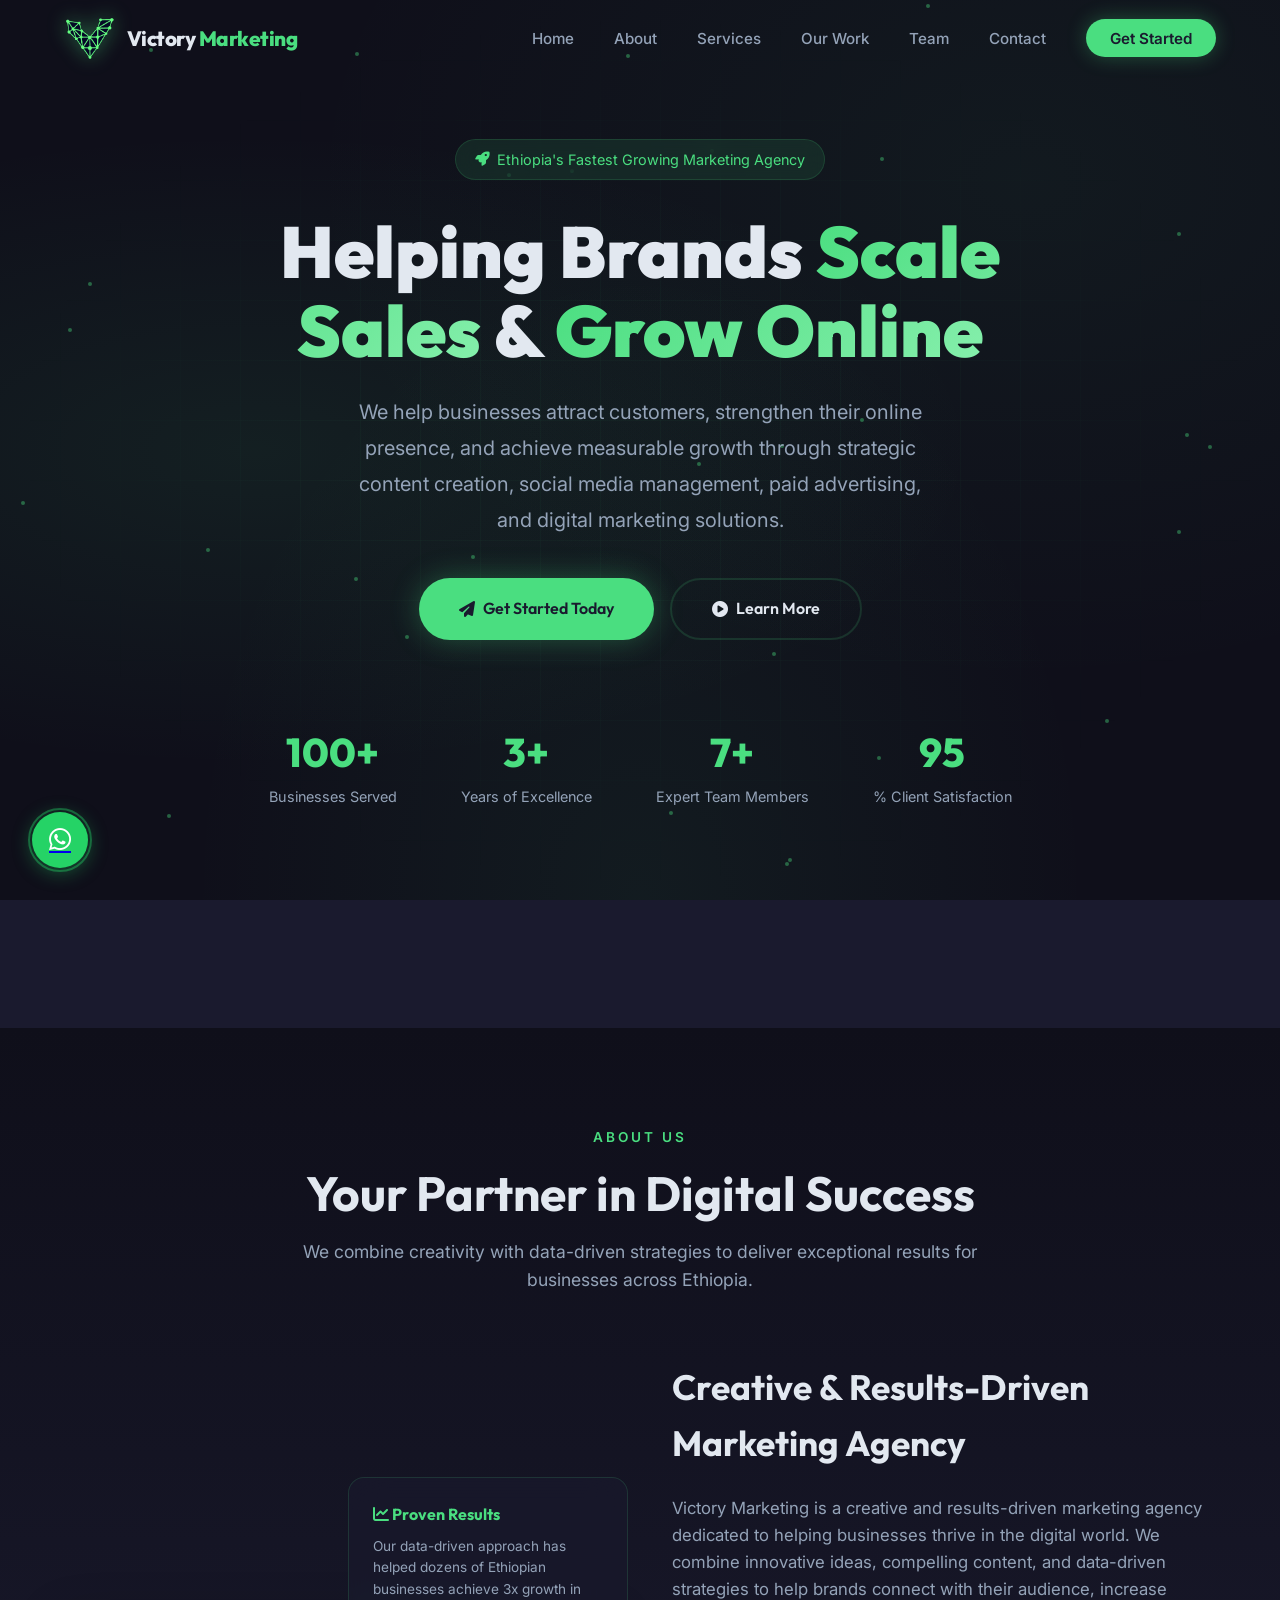
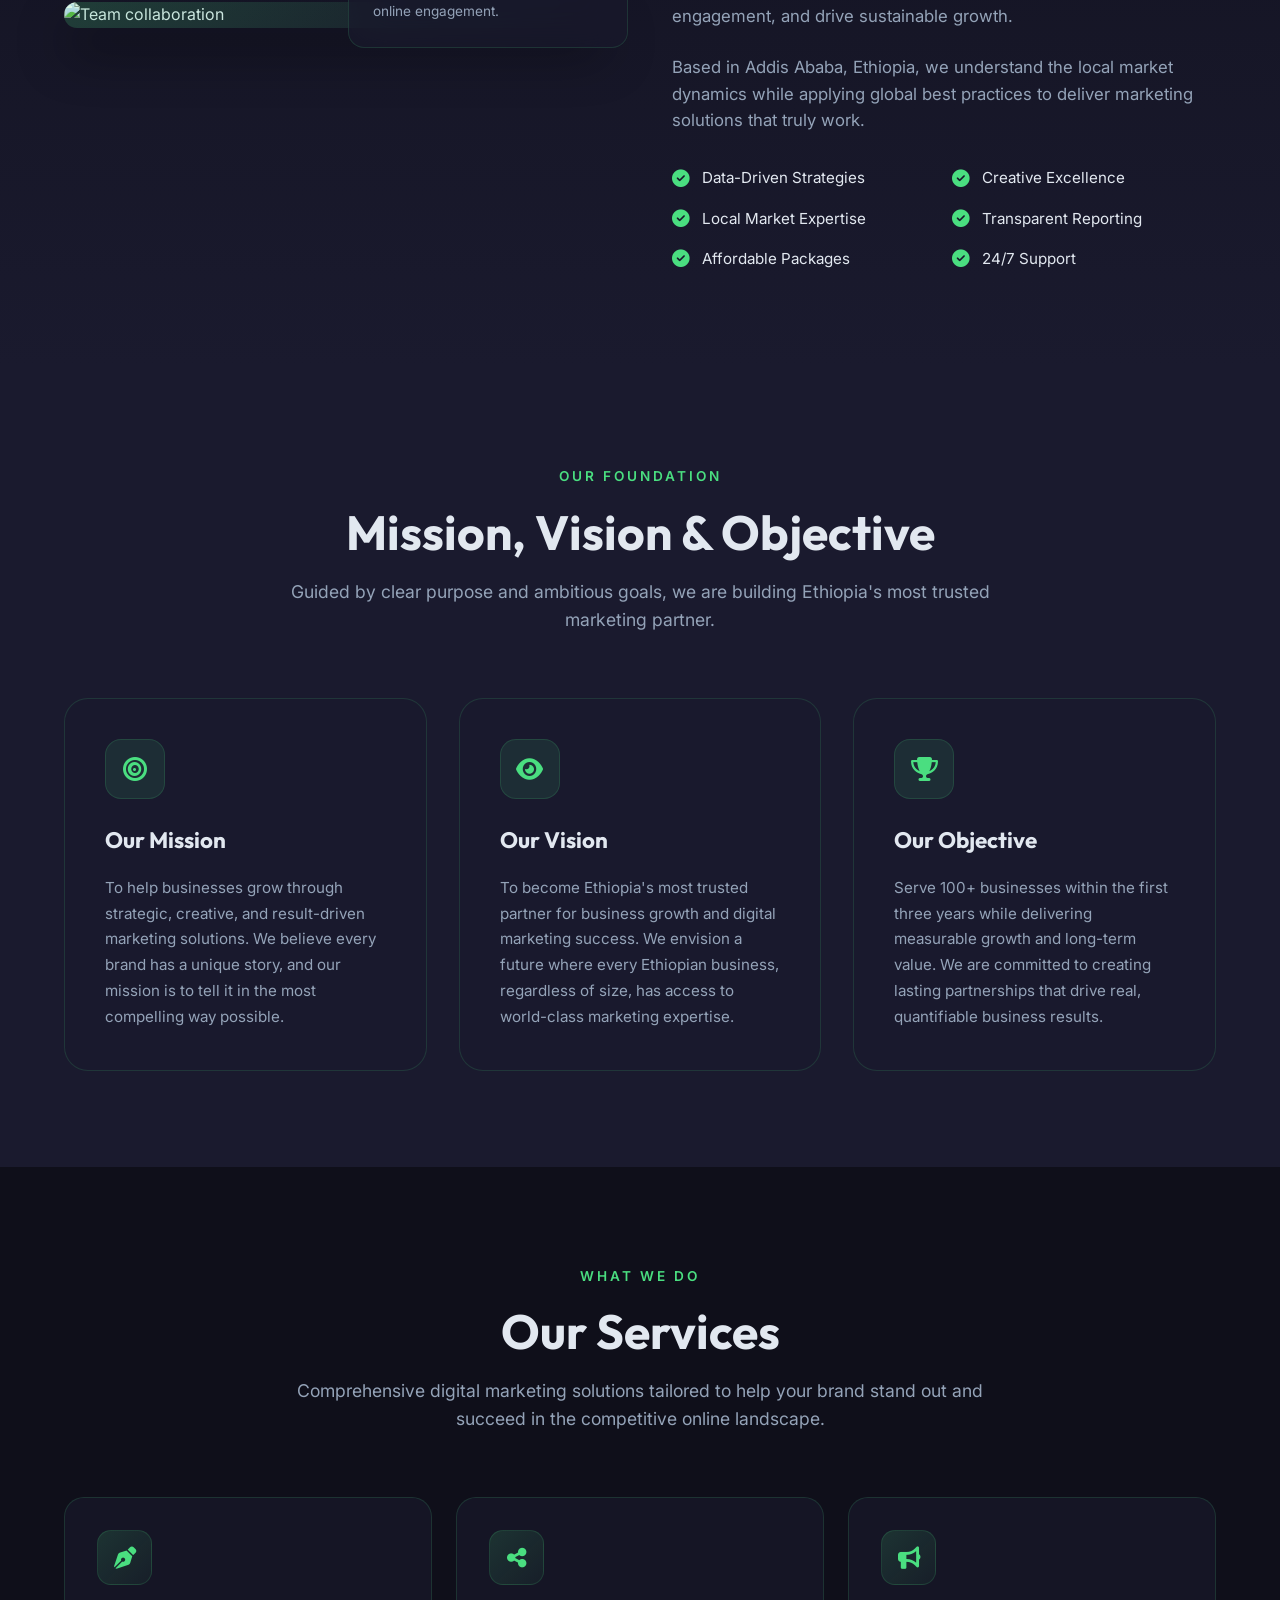
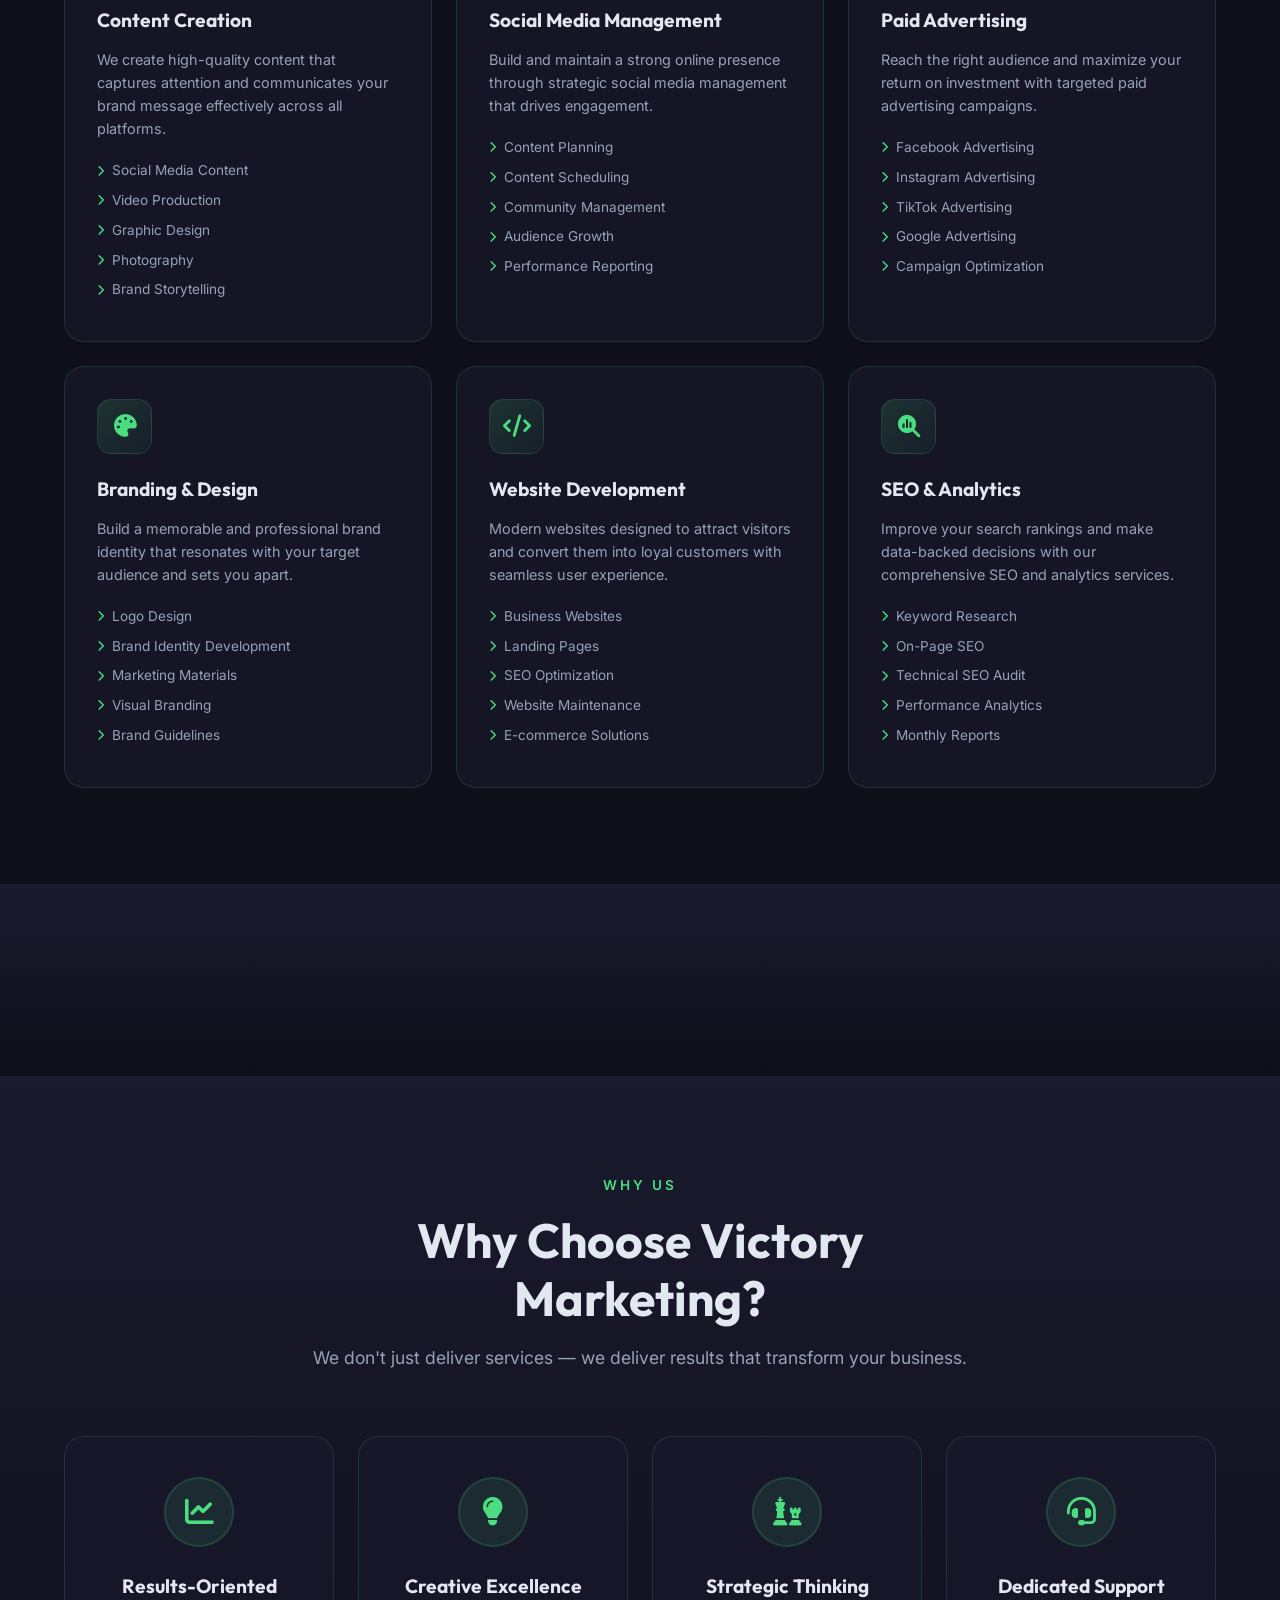
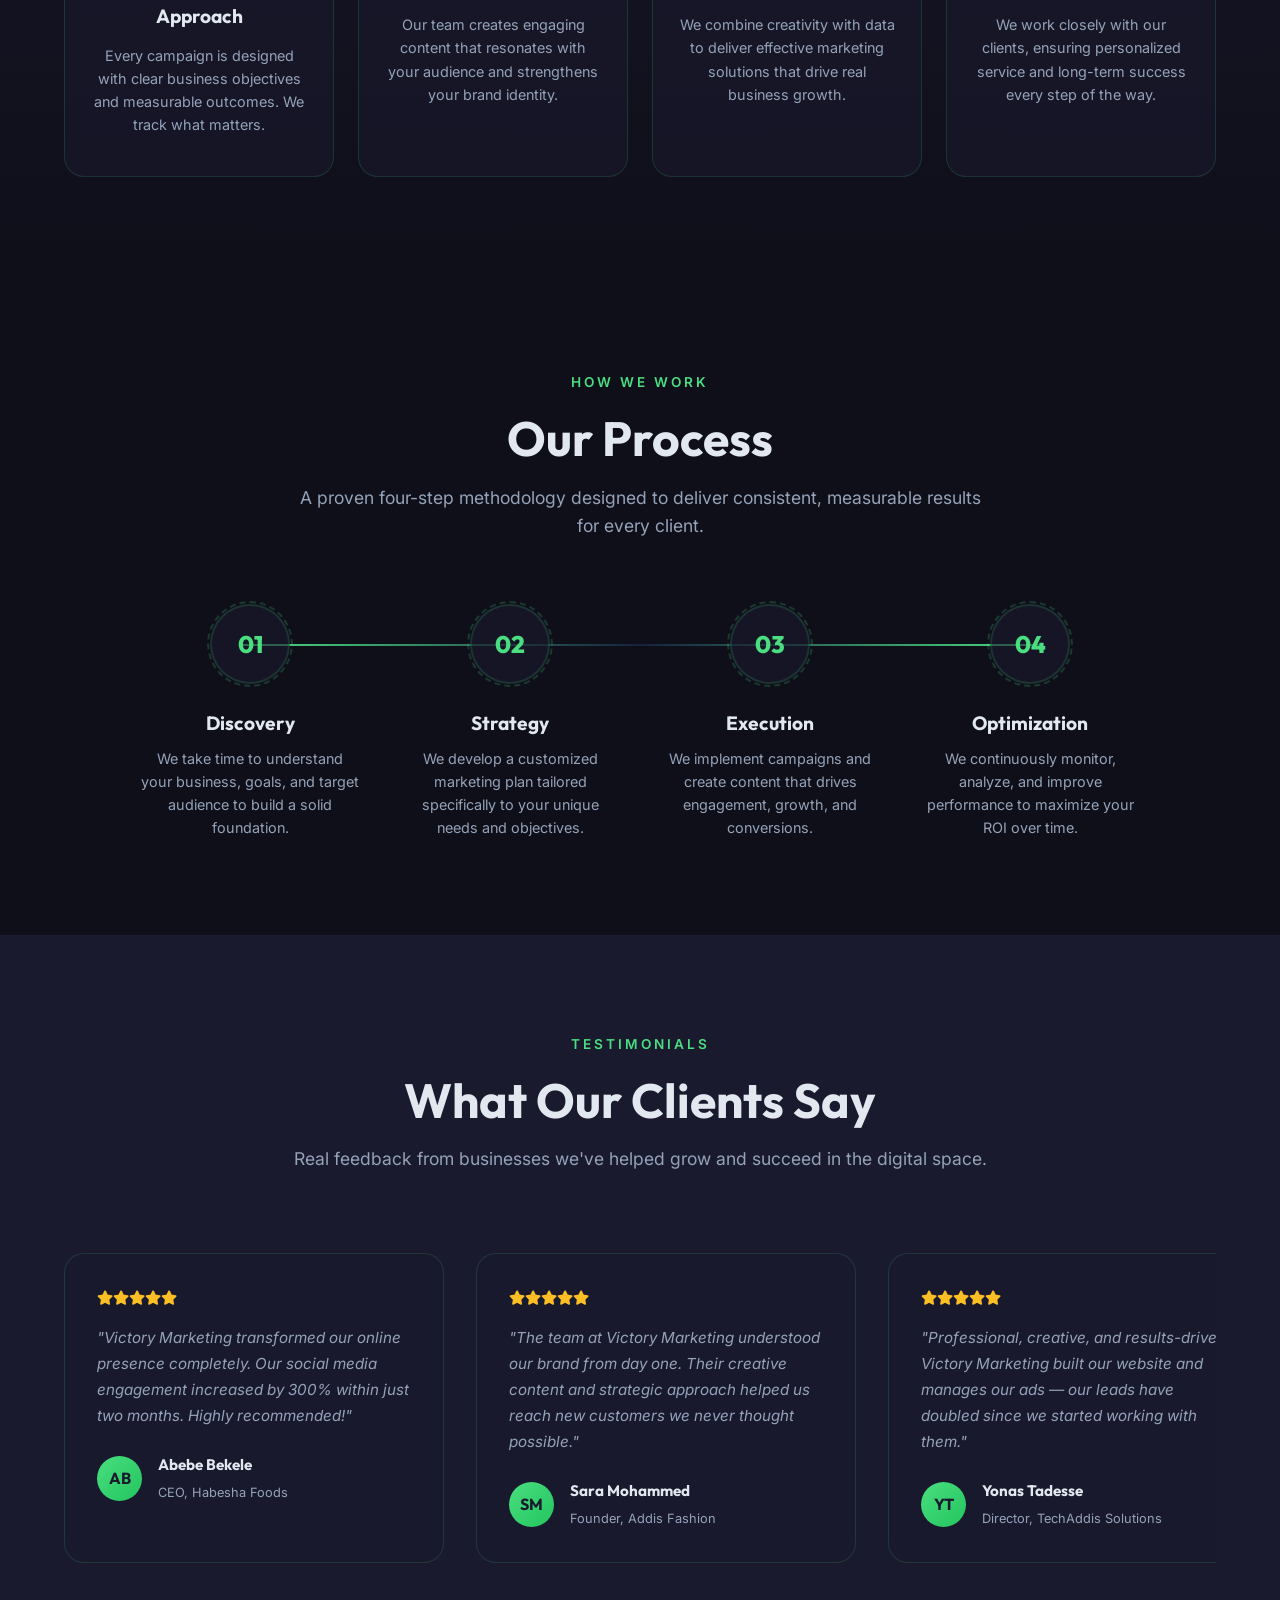
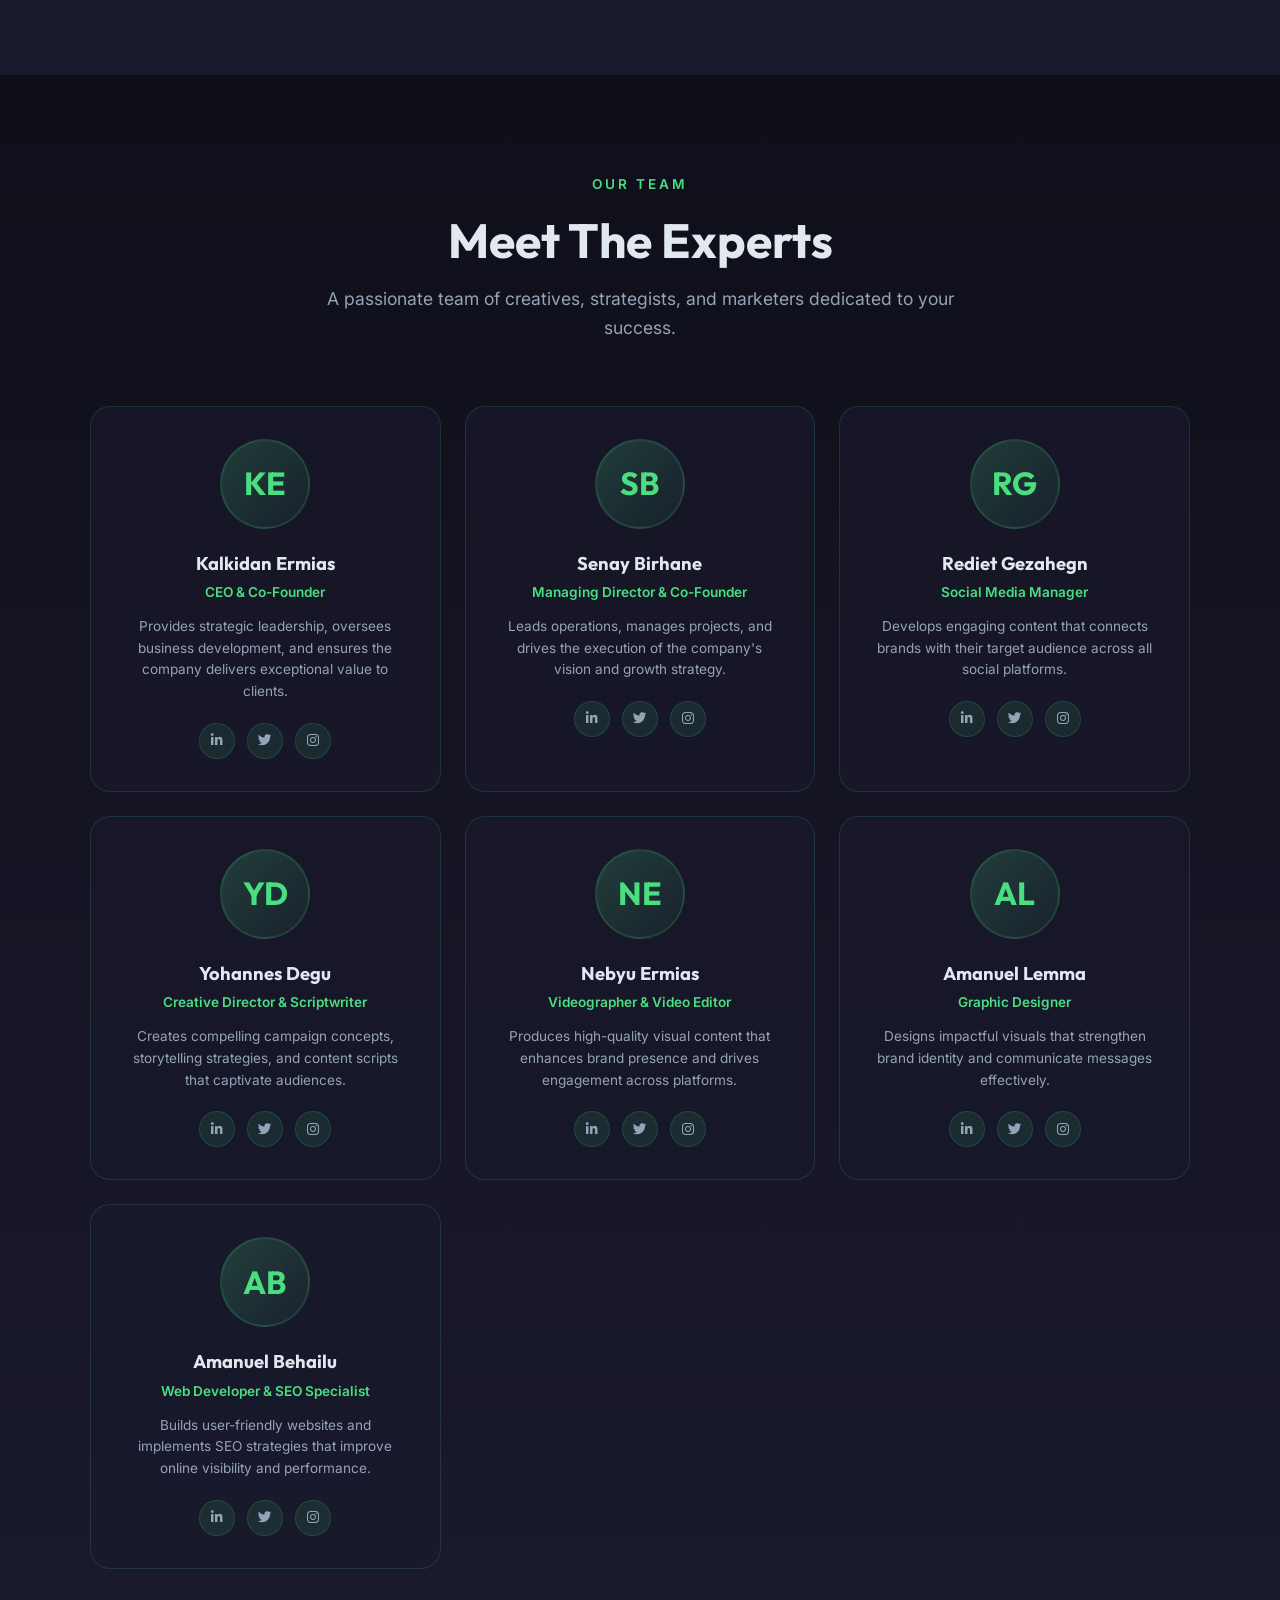
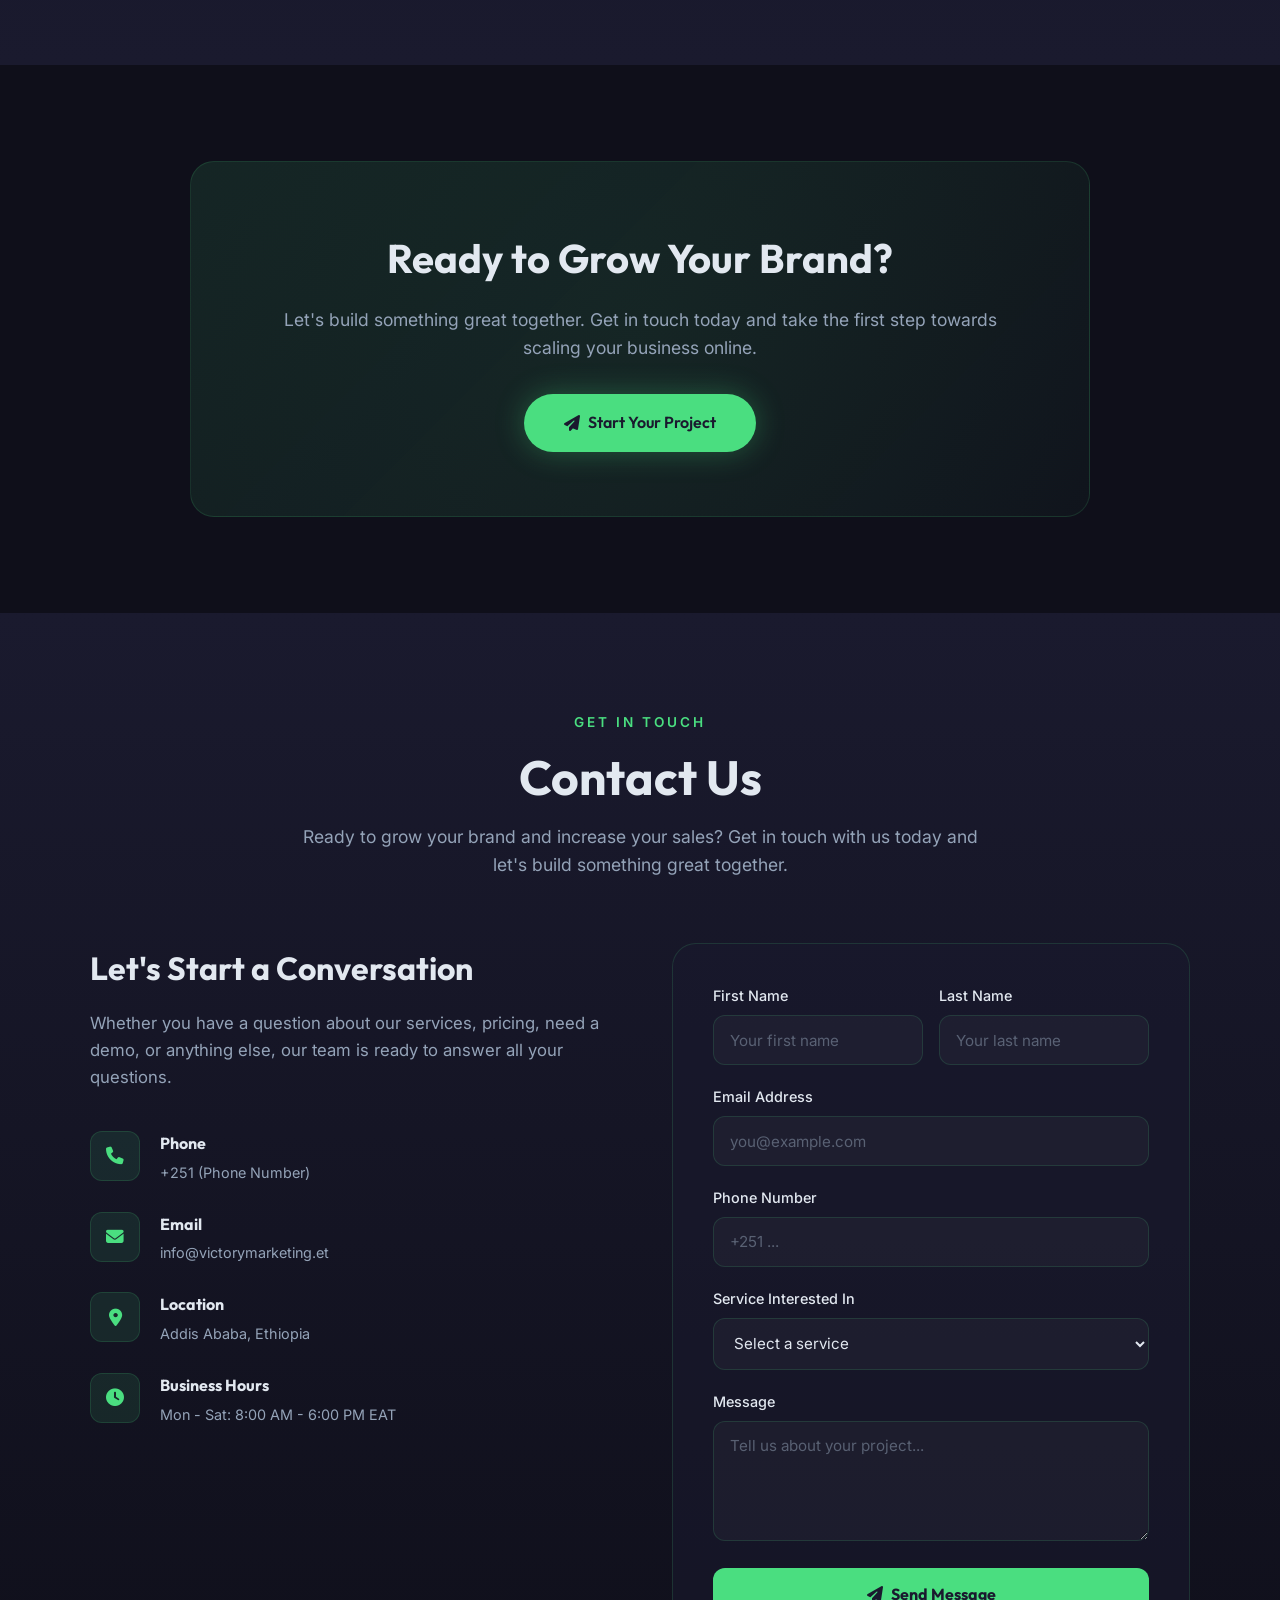
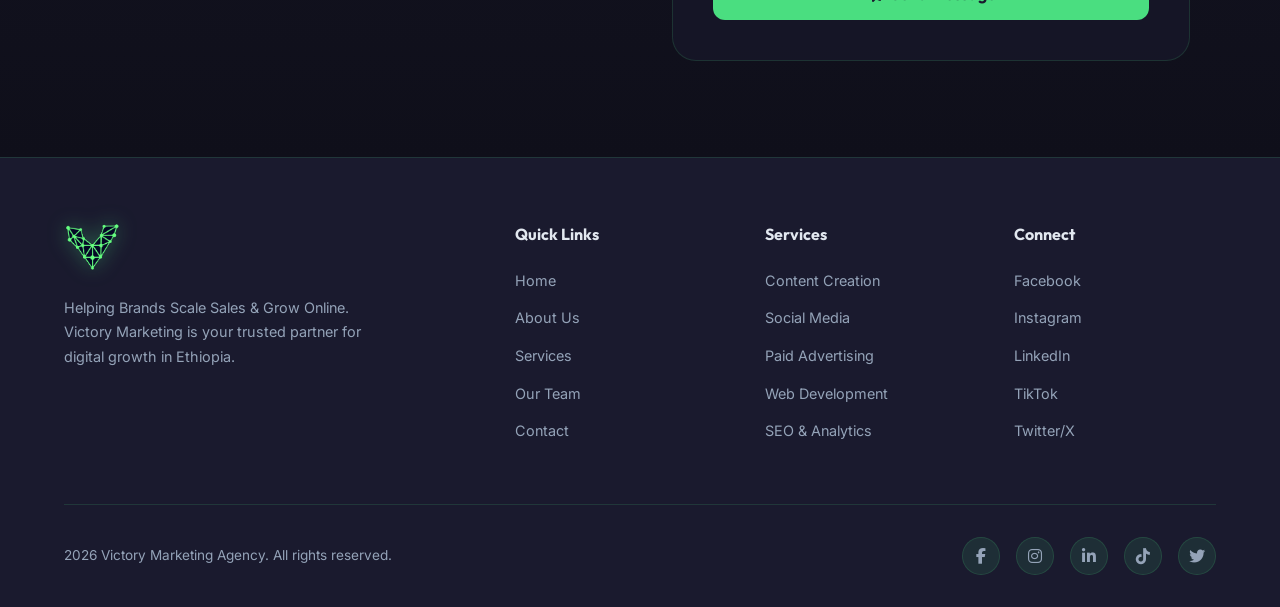
==== commit fee7b33f: "feat(web): add portfolio section and WhatsApp floating button - Insert SEO and social media meta tag" ====
--- a/index.html
+++ b/index.html
@@ -4,6 +4,28 @@
     <meta charset="UTF-8" />
     <meta name="viewport" content="width=device-width, initial-scale=1.0" />
     <title>Victory Marketing Agency | Scale Sales & Grow Online</title>
+
+    <!-- SEO Meta Tags -->
+    <meta name="description" content="Victory Marketing is Ethiopia's fastest growing marketing agency. We help businesses scale sales and grow online through strategic content creation, social media management, paid advertising, and digital marketing solutions." />
+    <meta name="keywords" content="marketing agency Ethiopia, digital marketing Addis Ababa, social media management, content creation, paid advertising, SEO, web development, branding" />
+    <meta name="author" content="Victory Marketing Agency" />
+    <meta name="robots" content="index, follow" />
+
+    <!-- Open Graph / Social Media -->
+    <meta property="og:type" content="website" />
+    <meta property="og:title" content="Victory Marketing Agency | Scale Sales & Grow Online" />
+    <meta property="og:description" content="Ethiopia's fastest growing marketing agency. We help businesses attract customers, strengthen their online presence, and achieve measurable growth." />
+    <meta property="og:image" content="assets/images/logo.png" />
+    <meta property="og:site_name" content="Victory Marketing" />
+
+    <!-- Twitter Card -->
+    <meta name="twitter:card" content="summary_large_image" />
+    <meta name="twitter:title" content="Victory Marketing Agency | Scale Sales & Grow Online" />
+    <meta name="twitter:description" content="Ethiopia's fastest growing marketing agency. Strategic content creation, social media management, and digital marketing solutions." />
+    <meta name="twitter:image" content="assets/images/logo.png" />
+
+    <!-- Favicon -->
+    <link rel="icon" type="image/png" href="assets/images/logo.png" />
 
     <!-- Fonts -->
     <link rel="preconnect" href="https://fonts.googleapis.com" />
@@ -30,6 +52,9 @@
     <link rel="stylesheet" href="css/testimonials.css" />
     <link rel="stylesheet" href="css/contact.css" />
     <link rel="stylesheet" href="css/footer.css" />
+    <link rel="stylesheet" href="css/clients.css" />
+    <link rel="stylesheet" href="css/portfolio.css" />
+    <link rel="stylesheet" href="css/whatsapp.css" />
     <link rel="stylesheet" href="css/responsive.css" />
   </head>
   <body>
@@ -52,6 +77,7 @@
         <li><a href="#home">Home</a></li>
         <li><a href="#about">About</a></li>
         <li><a href="#services">Services</a></li>
+        <li><a href="#portfolio">Our Work</a></li>
         <li><a href="#team">Team</a></li>
         <li><a href="#contact">Contact</a></li>
         <li><a href="#contact" class="nav-cta">Get Started</a></li>
@@ -64,6 +90,9 @@
     <!-- Hero Section -->
     <section class="hero" id="home" data-section="hero"></section>
 
+    <!-- Client Logos -->
+    <section class="clients" data-section="clients"></section>
+
     <!-- About Section -->
     <section class="about" id="about" data-section="about"></section>
 
@@ -72,6 +101,9 @@
 
     <!-- Services Section -->
     <section class="services" id="services" data-section="services"></section>
+
+    <!-- Portfolio / Case Studies -->
+    <section class="portfolio" id="portfolio" data-section="portfolio"></section>
 
     <!-- Why Choose Us -->
     <section class="why-us" id="why-us" data-section="why-us"></section>
@@ -95,9 +127,17 @@
     <footer data-section="footer"></footer>
 
     <!-- Scroll to Top -->
-    <button class="scroll-top" id="scrollTop">
+    <button class="scroll-top" id="scrollTop" aria-label="Scroll to top">
       <i class="fas fa-arrow-up"></i>
     </button>
+
+    <!-- WhatsApp Floating Button -->
+    <a class="whatsapp-float" href="#" target="_blank" rel="noopener noreferrer" aria-label="Chat on WhatsApp">
+      <span class="whatsapp-btn">
+        <i class="fab fa-whatsapp"></i>
+      </span>
+      <span class="whatsapp-tooltip">Chat with us</span>
+    </a>
 
     <!-- Main JavaScript Module -->
     <script type="module" src="js/main.js"></script>
--- a/css/clients.css
+++ b/css/clients.css
@@ -0,0 +1,73 @@
+/* ===== CLIENT LOGOS ===== */
+.clients {
+  background: var(--primary);
+  padding: 4rem 5%;
+  overflow: hidden;
+}
+
+.clients-header {
+  text-align: center;
+  margin-bottom: 2.5rem;
+}
+
+.clients-header p {
+  color: var(--text-muted);
+  font-size: 0.95rem;
+  text-transform: uppercase;
+  letter-spacing: 2px;
+  font-weight: 500;
+}
+
+.clients-track {
+  display: flex;
+  animation: clientScroll 25s linear infinite;
+  width: max-content;
+}
+
+.clients-track:hover {
+  animation-play-state: paused;
+}
+
+.client-item {
+  display: flex;
+  align-items: center;
+  justify-content: center;
+  padding: 1rem 2.5rem;
+  min-width: 180px;
+  opacity: 0.5;
+  transition: opacity 0.3s ease;
+}
+
+.client-item:hover {
+  opacity: 1;
+}
+
+.client-name {
+  font-family: "Outfit", sans-serif;
+  font-size: 1.3rem;
+  font-weight: 700;
+  color: var(--text);
+  letter-spacing: 1px;
+  white-space: nowrap;
+  user-select: none;
+}
+
+@keyframes clientScroll {
+  0% {
+    transform: translateX(0);
+  }
+  100% {
+    transform: translateX(-50%);
+  }
+}
+
+@media (max-width: 768px) {
+  .client-item {
+    padding: 0.75rem 1.5rem;
+    min-width: 140px;
+  }
+
+  .client-name {
+    font-size: 1rem;
+  }
+}
--- a/css/portfolio.css
+++ b/css/portfolio.css
@@ -0,0 +1,127 @@
+/* ===== PORTFOLIO / CASE STUDIES ===== */
+.portfolio {
+  background: linear-gradient(180deg, var(--primary) 0%, var(--bg) 100%);
+}
+
+.portfolio-grid {
+  display: grid;
+  grid-template-columns: repeat(3, 1fr);
+  gap: 1.5rem;
+  max-width: 1200px;
+  margin: 0 auto;
+}
+
+.portfolio-card {
+  background: var(--card-bg);
+  border: 1px solid var(--border);
+  border-radius: 20px;
+  overflow: hidden;
+  transition: all 0.4s ease;
+  position: relative;
+}
+
+.portfolio-card:hover {
+  transform: translateY(-8px);
+  border-color: rgba(74, 222, 128, 0.3);
+  box-shadow: 0 20px 40px rgba(0, 0, 0, 0.3);
+}
+
+.portfolio-image {
+  width: 100%;
+  height: 200px;
+  overflow: hidden;
+  position: relative;
+}
+
+.portfolio-image img {
+  width: 100%;
+  height: 100%;
+  object-fit: cover;
+  transition: transform 0.5s ease;
+}
+
+.portfolio-card:hover .portfolio-image img {
+  transform: scale(1.08);
+}
+
+.portfolio-overlay {
+  position: absolute;
+  inset: 0;
+  background: linear-gradient(180deg, transparent 40%, rgba(15, 15, 26, 0.8) 100%);
+  pointer-events: none;
+}
+
+.portfolio-category {
+  position: absolute;
+  top: 1rem;
+  left: 1rem;
+  background: rgba(74, 222, 128, 0.15);
+  backdrop-filter: blur(10px);
+  border: 1px solid var(--border);
+  color: var(--accent);
+  padding: 0.3rem 0.8rem;
+  border-radius: 50px;
+  font-size: 0.75rem;
+  font-weight: 600;
+  text-transform: uppercase;
+  letter-spacing: 1px;
+}
+
+.portfolio-body {
+  padding: 1.5rem;
+}
+
+.portfolio-body h3 {
+  font-size: 1.15rem;
+  margin-bottom: 0.5rem;
+}
+
+.portfolio-body p {
+  color: var(--text-muted);
+  font-size: 0.9rem;
+  margin-bottom: 1.25rem;
+  line-height: 1.6;
+}
+
+.portfolio-metrics {
+  display: flex;
+  gap: 1.5rem;
+  padding-top: 1rem;
+  border-top: 1px solid var(--border);
+}
+
+.metric {
+  text-align: center;
+  flex: 1;
+}
+
+.metric-value {
+  font-family: "Outfit", sans-serif;
+  font-size: 1.3rem;
+  font-weight: 800;
+  color: var(--accent);
+  display: block;
+}
+
+.metric-label {
+  font-size: 0.75rem;
+  color: var(--text-muted);
+  margin-top: 0.15rem;
+  display: block;
+}
+
+@media (max-width: 1024px) {
+  .portfolio-grid {
+    grid-template-columns: repeat(2, 1fr);
+  }
+}
+
+@media (max-width: 768px) {
+  .portfolio-grid {
+    grid-template-columns: 1fr;
+  }
+
+  .portfolio-image {
+    height: 180px;
+  }
+}
--- a/css/whatsapp.css
+++ b/css/whatsapp.css
@@ -0,0 +1,91 @@
+/* ===== WHATSAPP FLOATING BUTTON ===== */
+.whatsapp-float {
+  position: fixed;
+  bottom: 2rem;
+  left: 2rem;
+  z-index: 999;
+  display: flex;
+  align-items: center;
+  gap: 0.75rem;
+}
+
+.whatsapp-btn {
+  width: 56px;
+  height: 56px;
+  background: #25d366;
+  border-radius: 50%;
+  display: flex;
+  align-items: center;
+  justify-content: center;
+  color: #fff;
+  font-size: 1.6rem;
+  text-decoration: none;
+  box-shadow: 0 4px 20px rgba(37, 211, 102, 0.4);
+  transition: all 0.3s ease;
+  position: relative;
+}
+
+.whatsapp-btn:hover {
+  background: #1da851;
+  transform: scale(1.1) translateY(-3px);
+  box-shadow: 0 8px 30px rgba(37, 211, 102, 0.5);
+}
+
+/* Pulse ring animation */
+.whatsapp-btn::before {
+  content: "";
+  position: absolute;
+  inset: -4px;
+  border-radius: 50%;
+  border: 2px solid rgba(37, 211, 102, 0.4);
+  animation: waPulse 2s ease-out infinite;
+}
+
+@keyframes waPulse {
+  0% {
+    transform: scale(1);
+    opacity: 1;
+  }
+  100% {
+    transform: scale(1.4);
+    opacity: 0;
+  }
+}
+
+.whatsapp-tooltip {
+  background: var(--card-bg);
+  backdrop-filter: blur(10px);
+  border: 1px solid var(--border);
+  color: var(--text);
+  padding: 0.5rem 1rem;
+  border-radius: 10px;
+  font-size: 0.85rem;
+  font-weight: 500;
+  white-space: nowrap;
+  opacity: 0;
+  transform: translateX(-10px);
+  transition: all 0.3s ease;
+  pointer-events: none;
+}
+
+.whatsapp-float:hover .whatsapp-tooltip {
+  opacity: 1;
+  transform: translateX(0);
+}
+
+@media (max-width: 768px) {
+  .whatsapp-tooltip {
+    display: none;
+  }
+
+  .whatsapp-float {
+    bottom: 1.5rem;
+    left: 1.5rem;
+  }
+
+  .whatsapp-btn {
+    width: 50px;
+    height: 50px;
+    font-size: 1.4rem;
+  }
+}
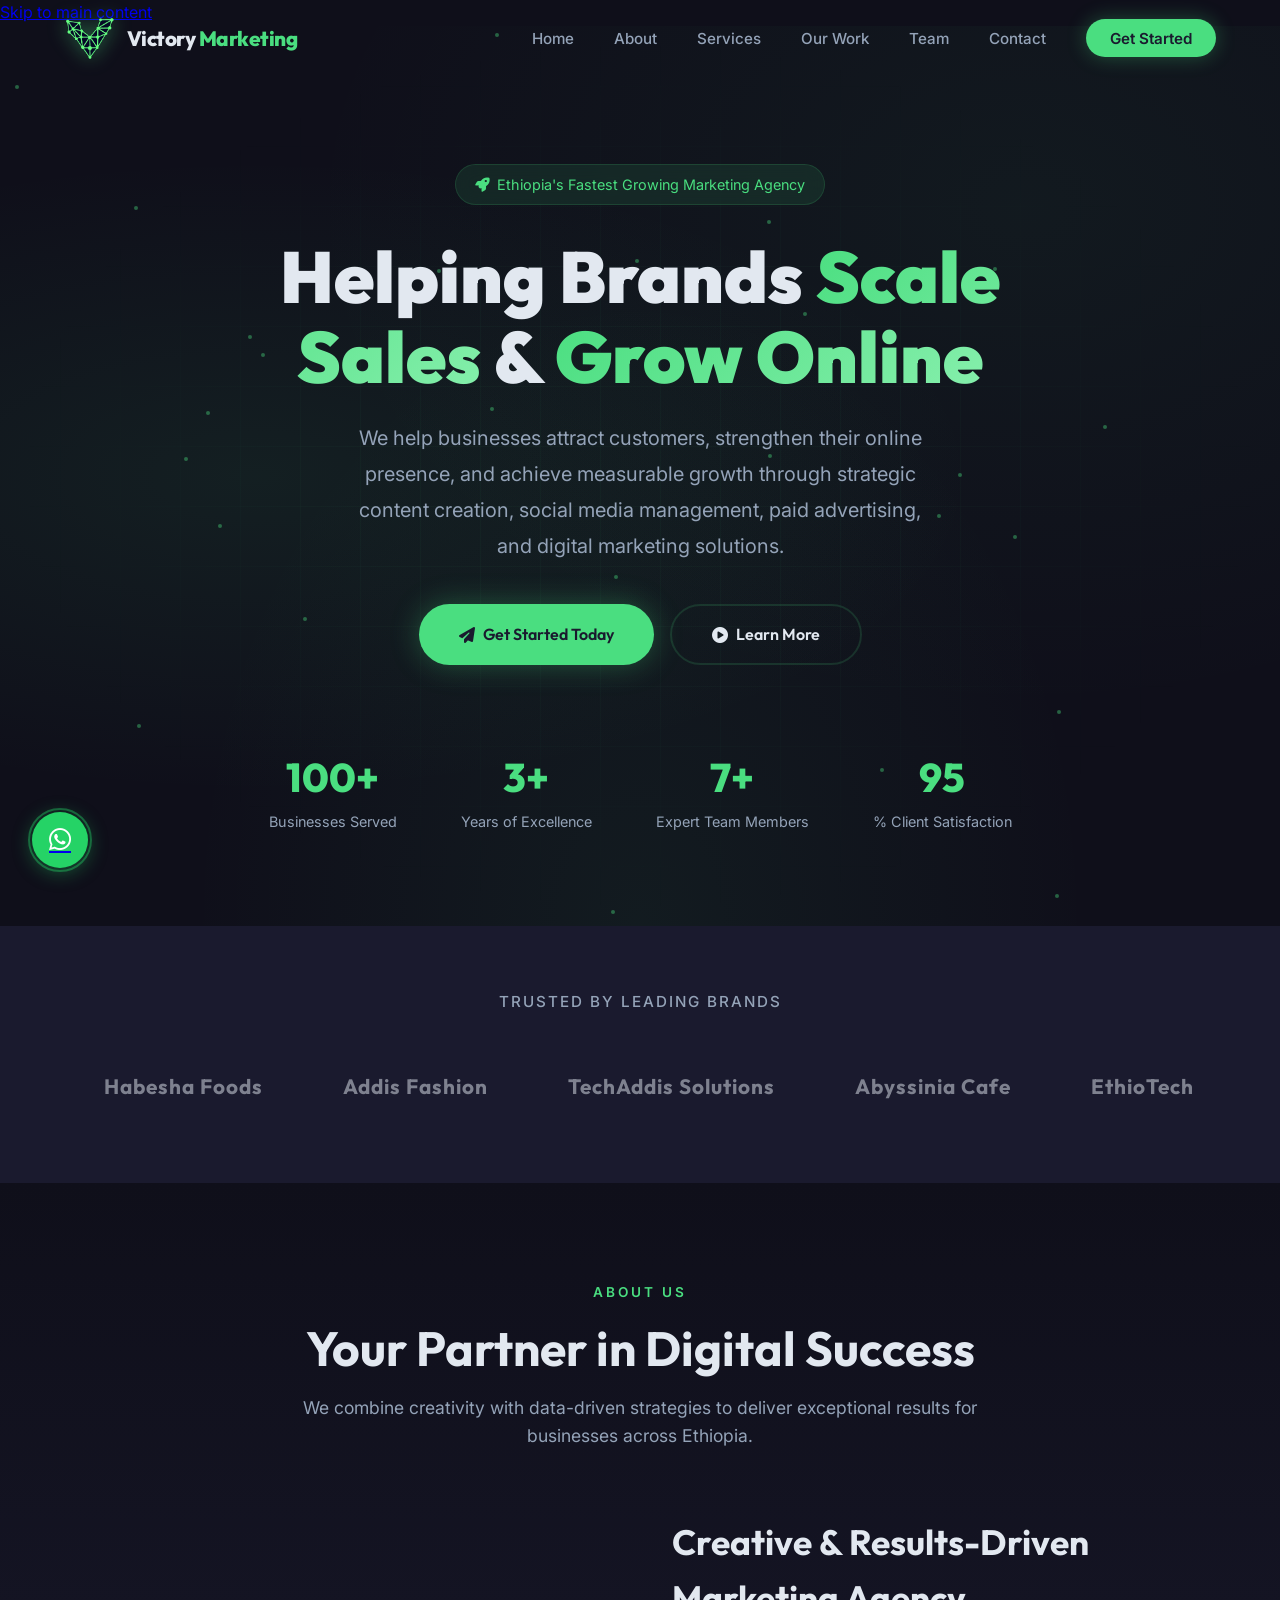
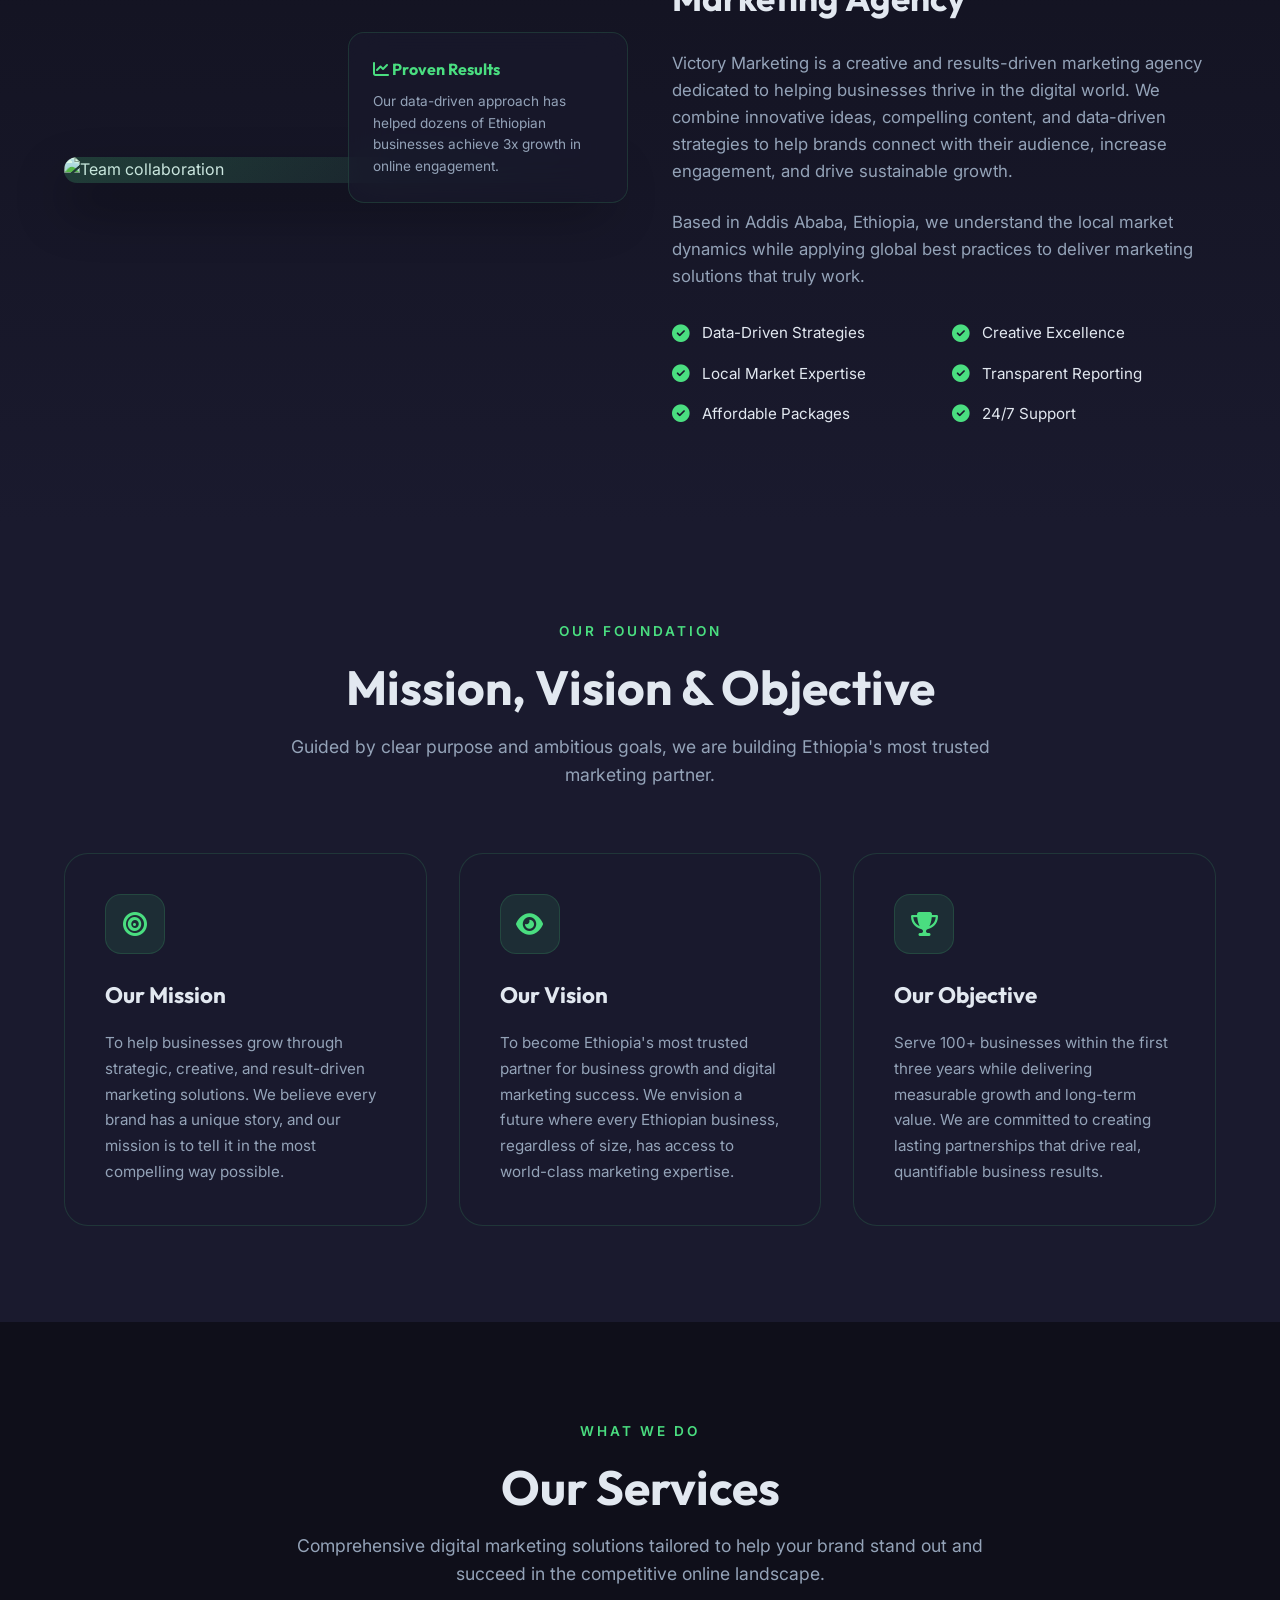
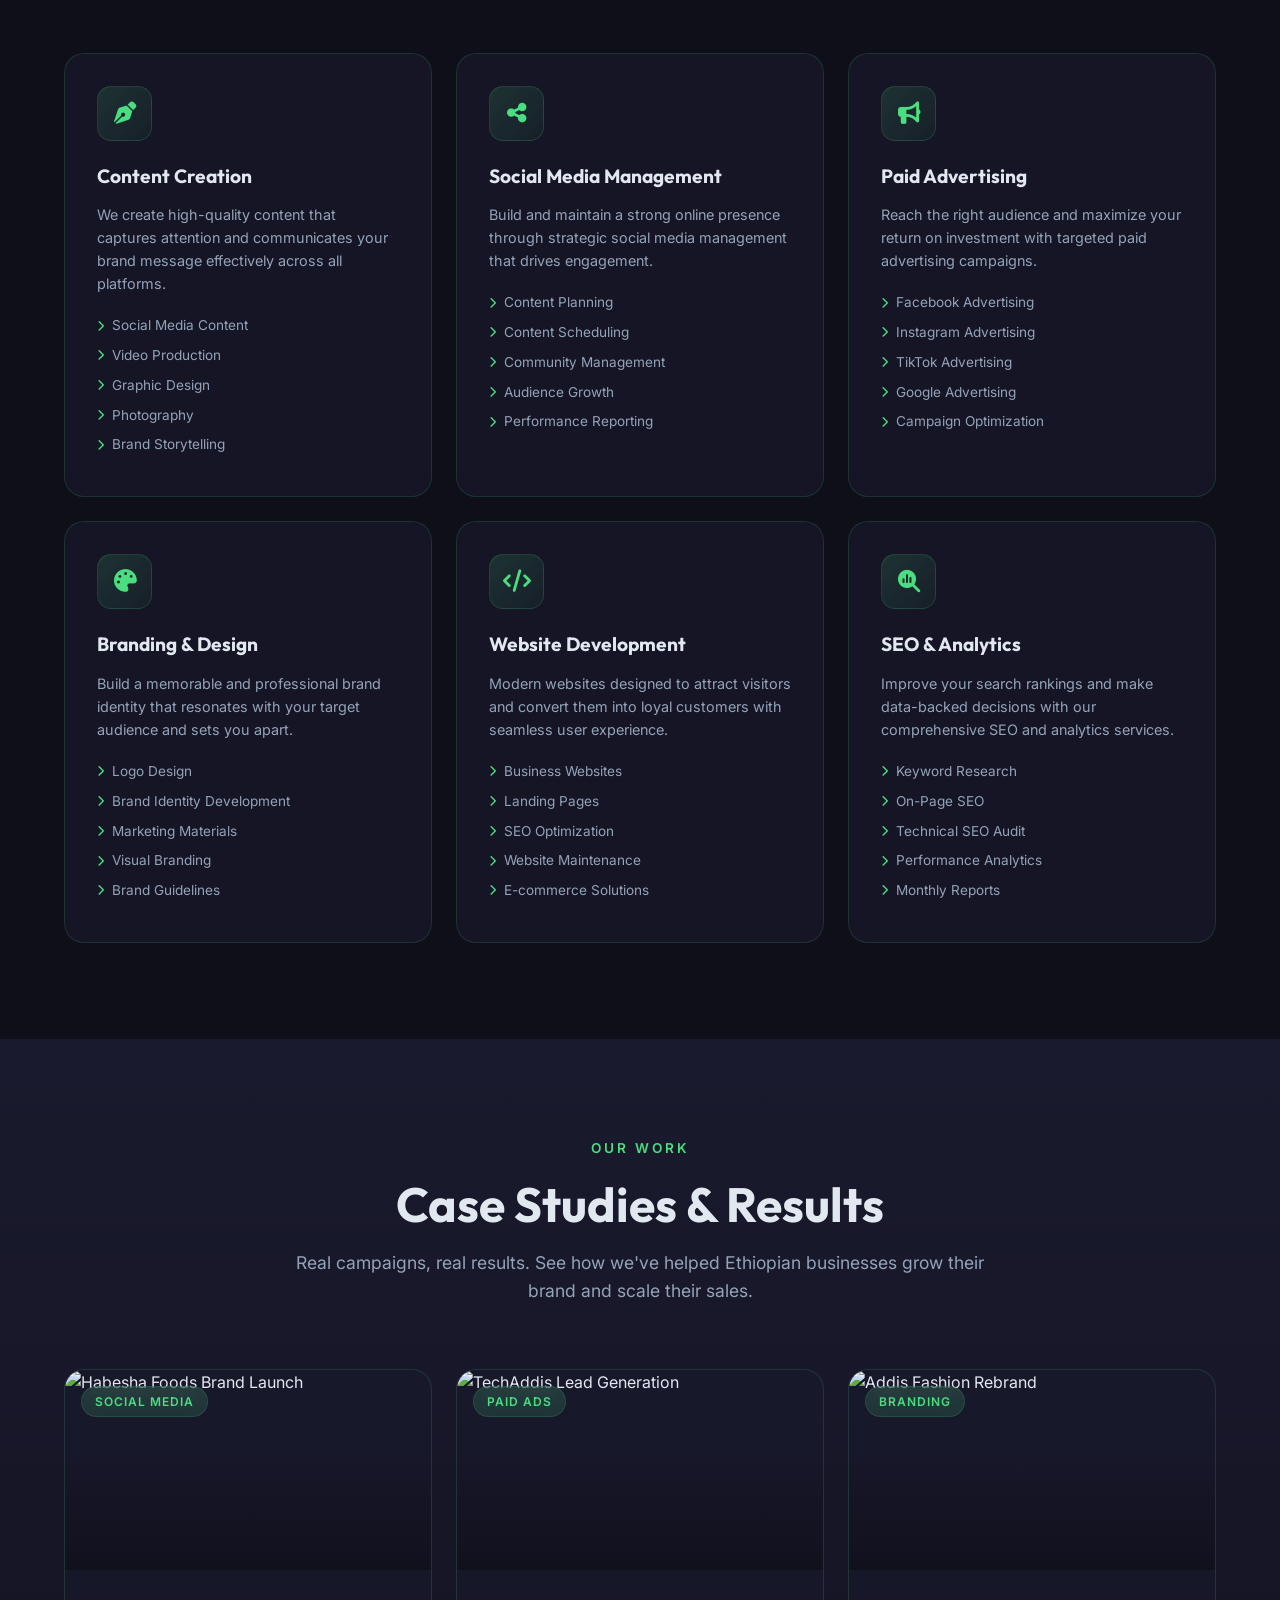
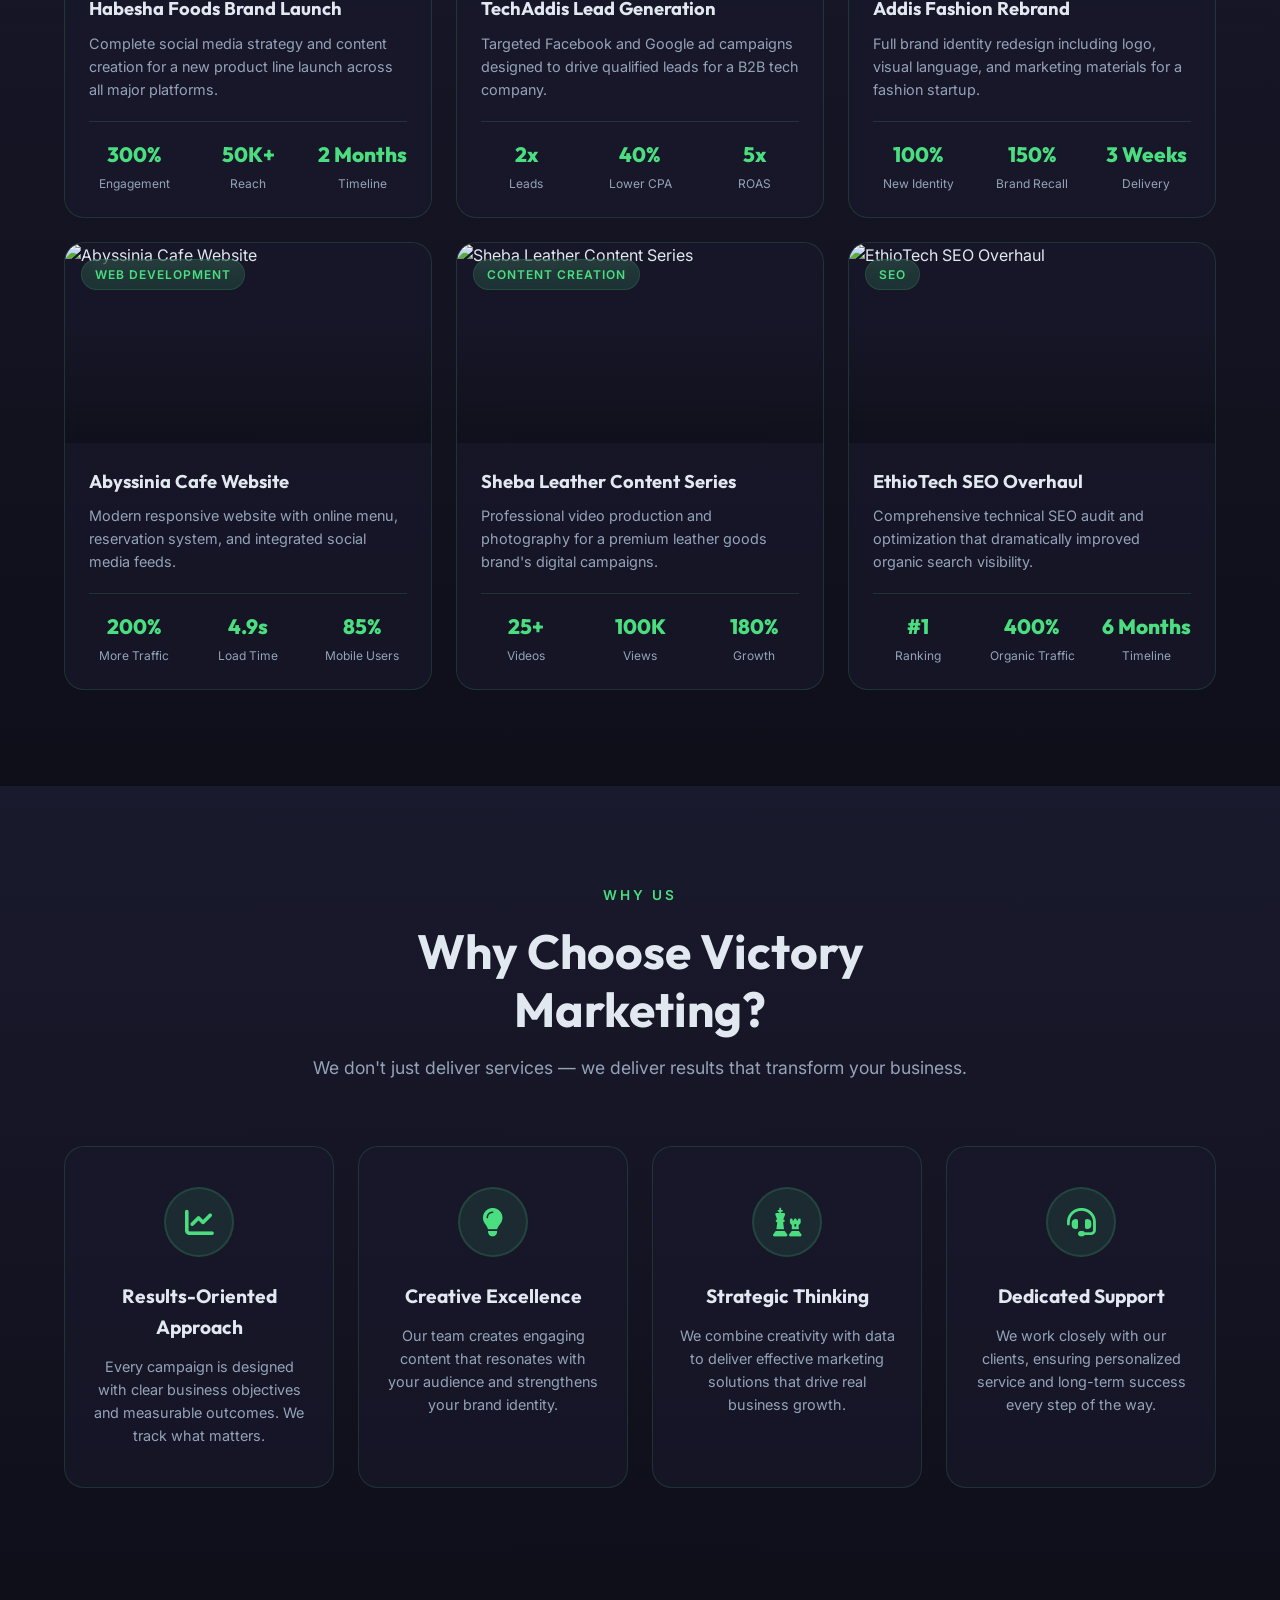
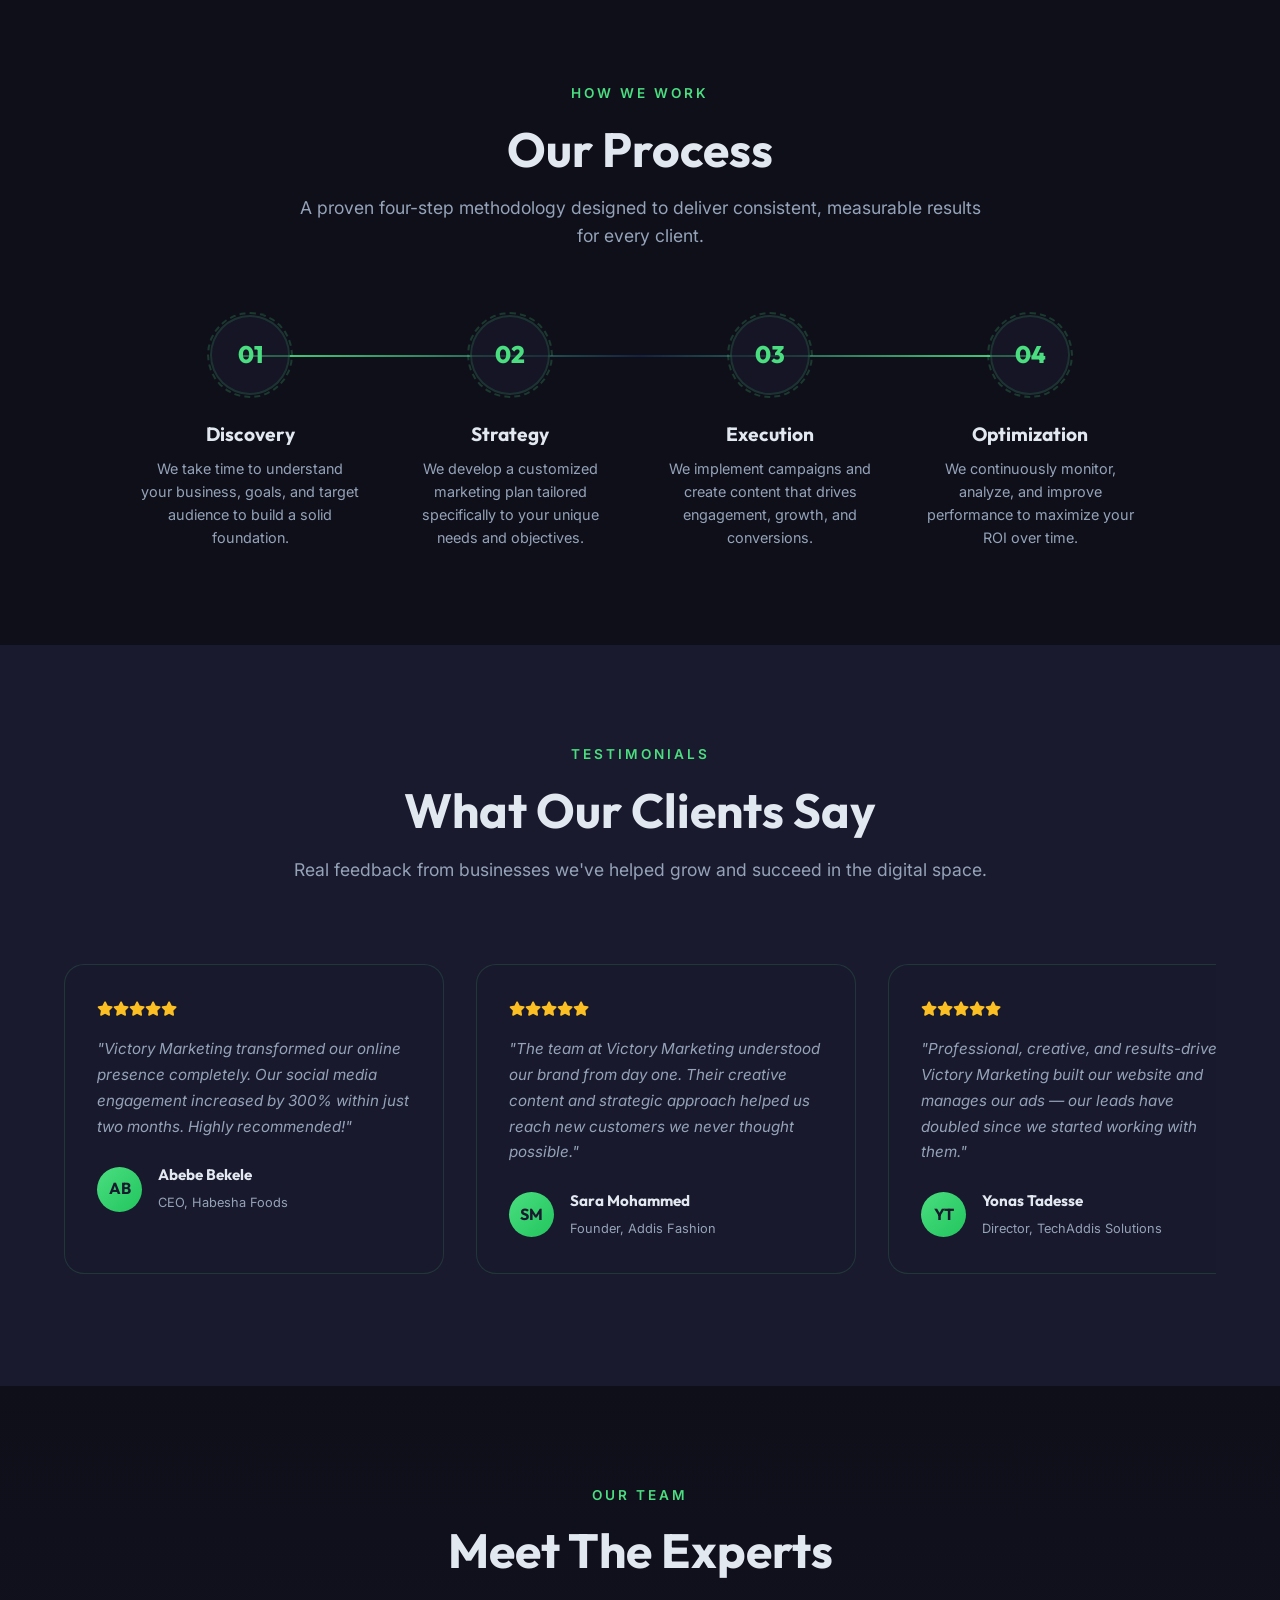
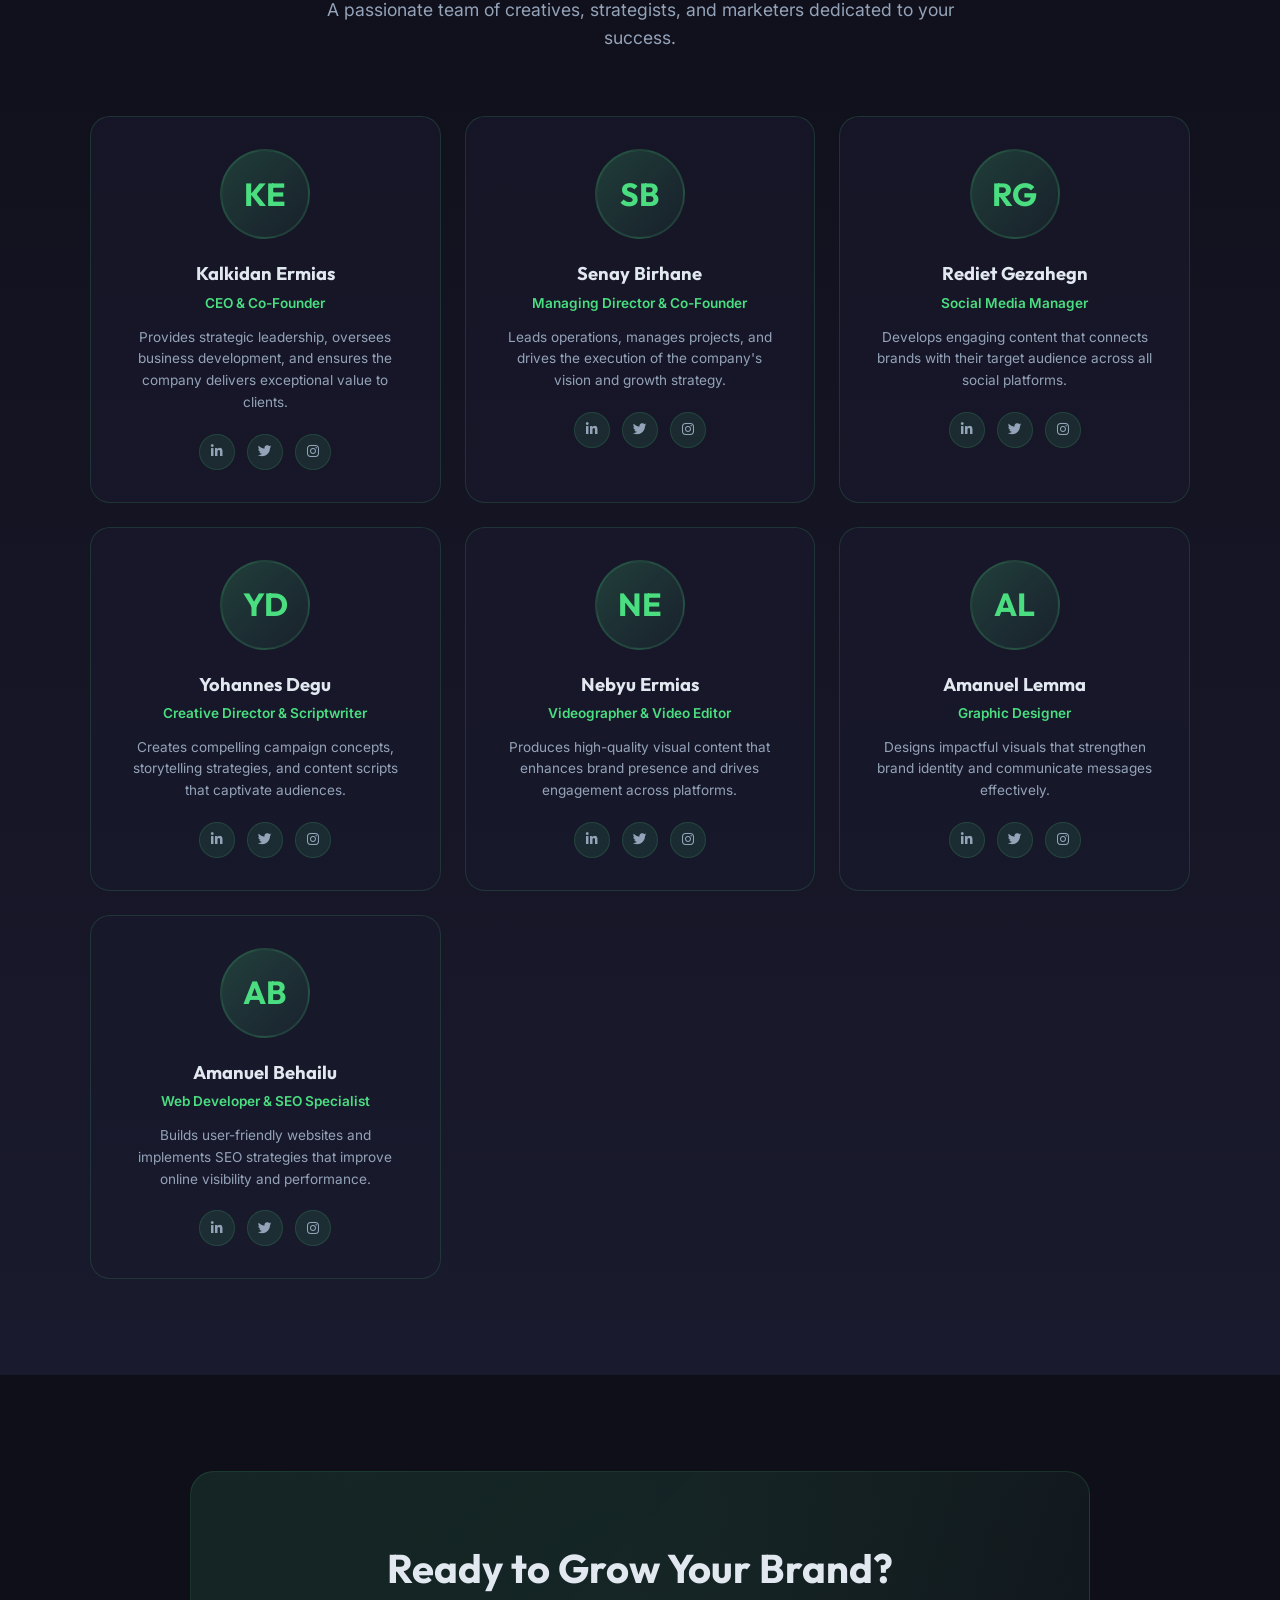
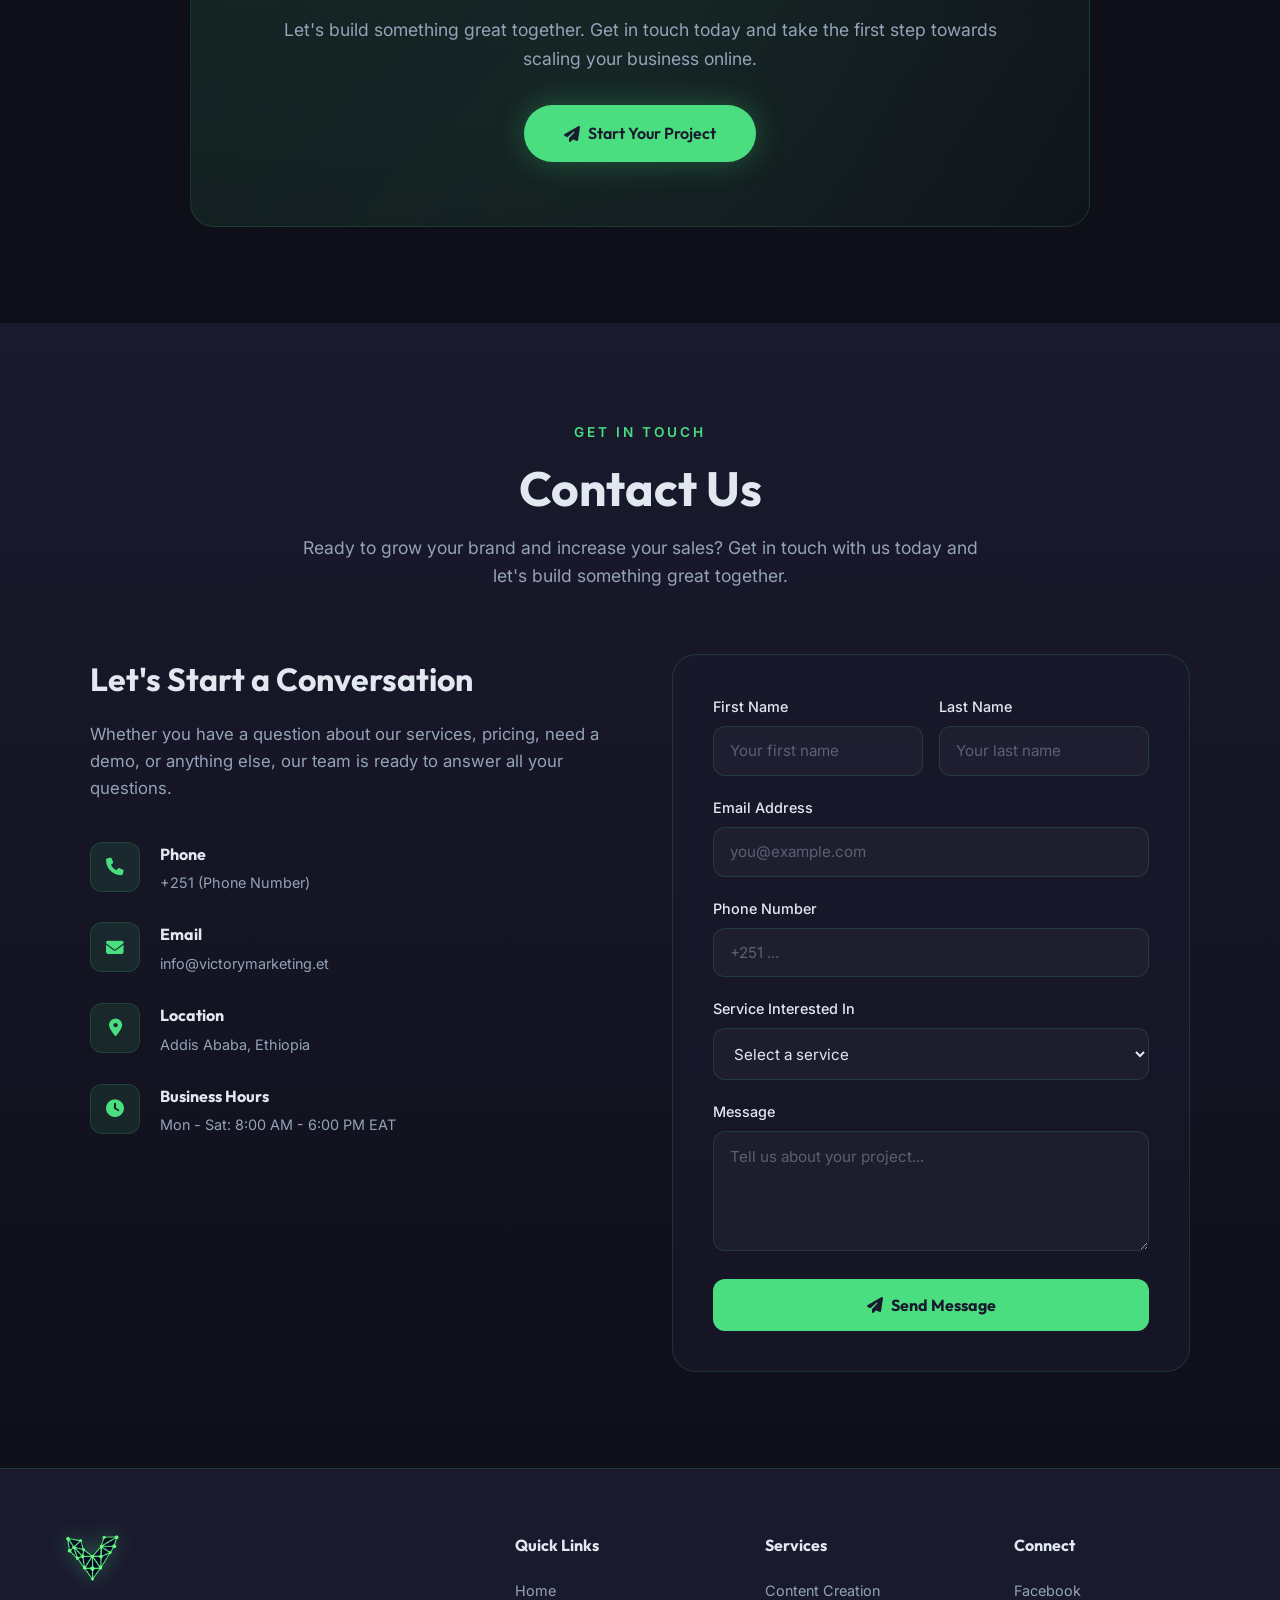
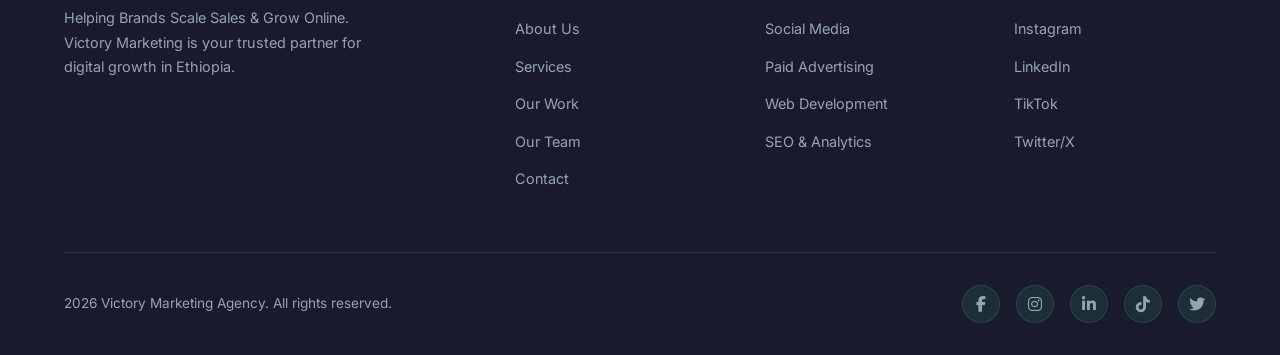
==== commit 003fd901: "feat(accessibility): improve accessibility and navigation semantics - Add 'js' class to document ele" ====
--- a/index.html
+++ b/index.html
@@ -56,24 +56,22 @@
     <link rel="stylesheet" href="css/portfolio.css" />
     <link rel="stylesheet" href="css/whatsapp.css" />
     <link rel="stylesheet" href="css/responsive.css" />
+
+    <script>
+      document.documentElement.classList.add('js');
+    </script>
   </head>
   <body>
 
-    <!-- Loader (static, shows before JS loads) -->
-    <div class="loader" id="loader">
-      <div class="loader-content">
-        <img src="assets/images/logo.png" alt="V" class="loader-logo" />
-        <div class="loader-text">Victory Marketing</div>
-      </div>
-    </div>
+    <a href="#home" class="skip-link">Skip to main content</a>
 
     <!-- Navigation -->
-    <nav id="navbar">
+    <nav id="navbar" aria-label="Main navigation">
       <a href="#" class="nav-logo">
         <img src="assets/images/logo.png" alt="Victory Marketing Logo" />
         <span>Victory <span>Marketing</span></span>
       </a>
-      <ul class="nav-links" id="navLinks">
+      <ul class="nav-links" id="navLinks" aria-label="Navigation links">
         <li><a href="#home">Home</a></li>
         <li><a href="#about">About</a></li>
         <li><a href="#services">Services</a></li>
@@ -82,8 +80,14 @@
         <li><a href="#contact">Contact</a></li>
         <li><a href="#contact" class="nav-cta">Get Started</a></li>
       </ul>
-      <button class="mobile-menu-btn" id="mobileMenuBtn">
-        <i class="fas fa-bars"></i>
+      <button
+        class="mobile-menu-btn"
+        id="mobileMenuBtn"
+        aria-label="Toggle menu"
+        aria-expanded="false"
+        aria-controls="navLinks"
+      >
+        <i class="fas fa-bars" aria-hidden="true"></i>
       </button>
     </nav>
 
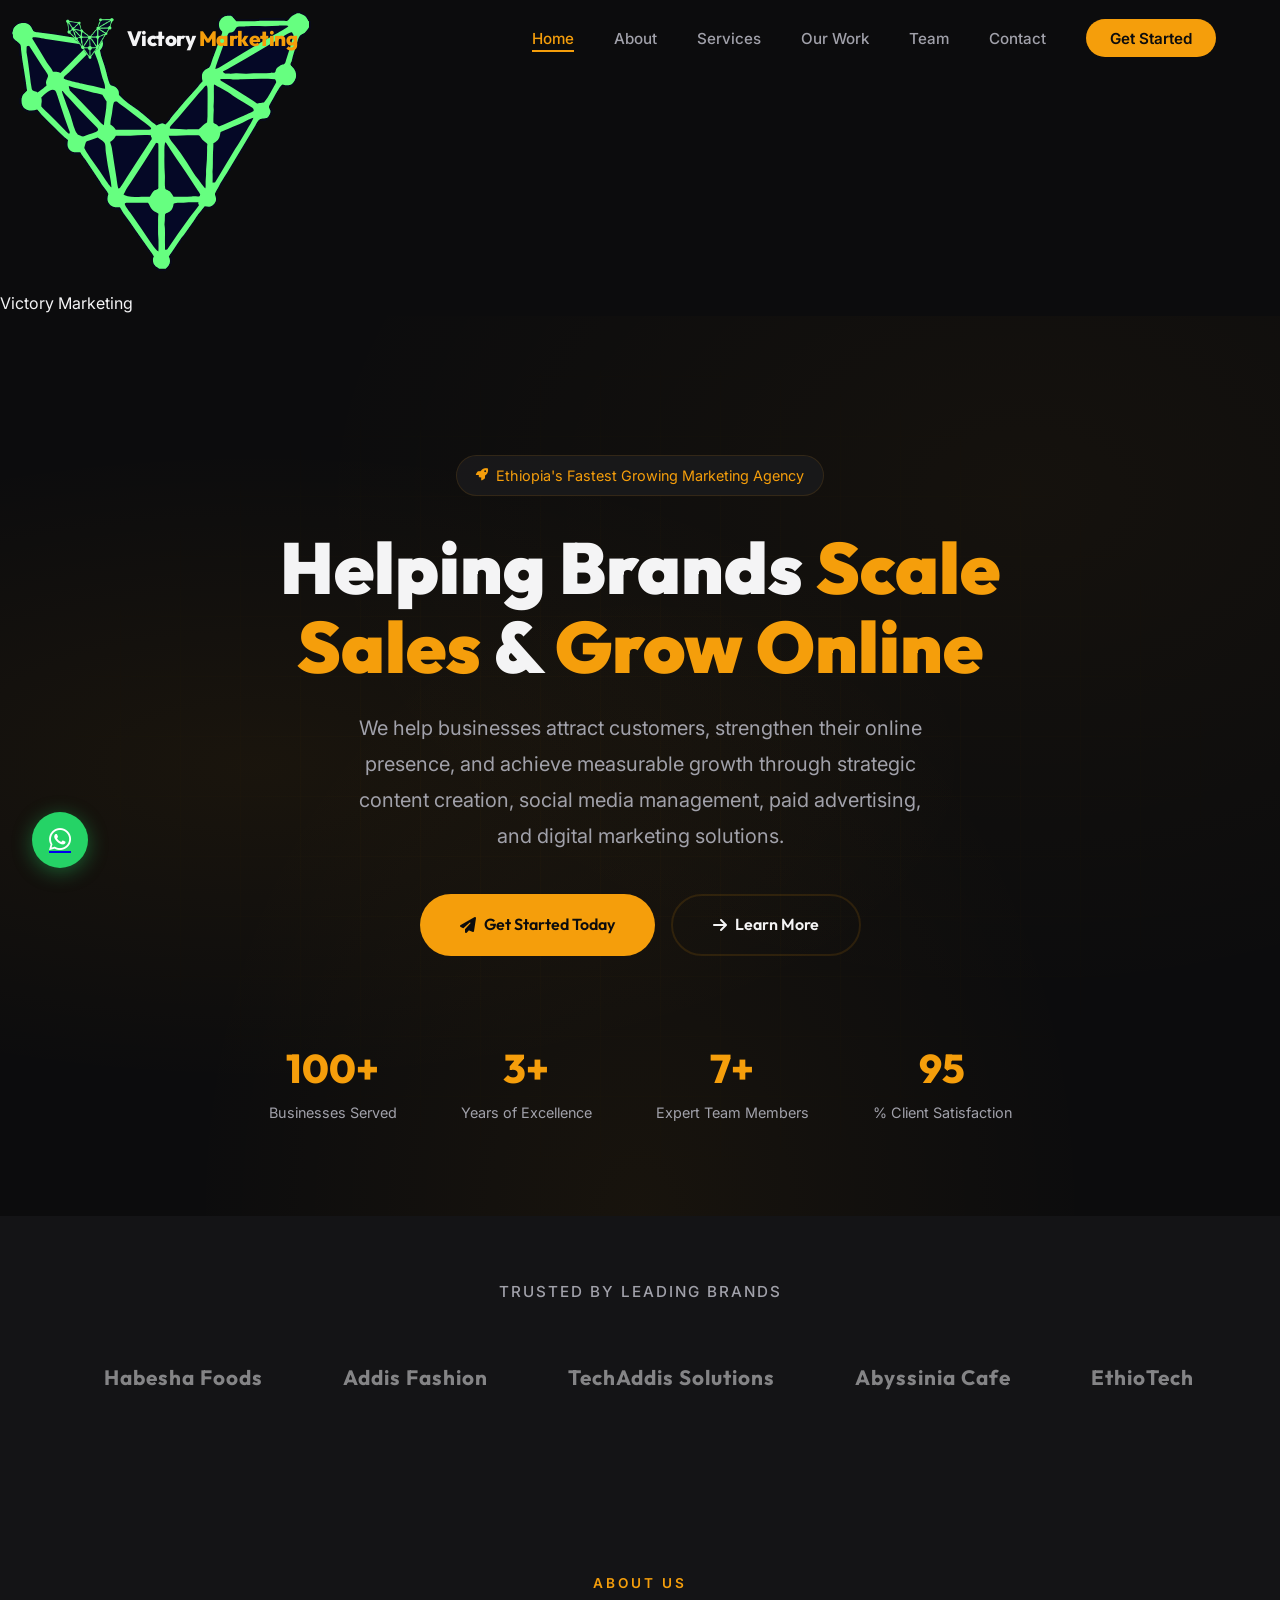
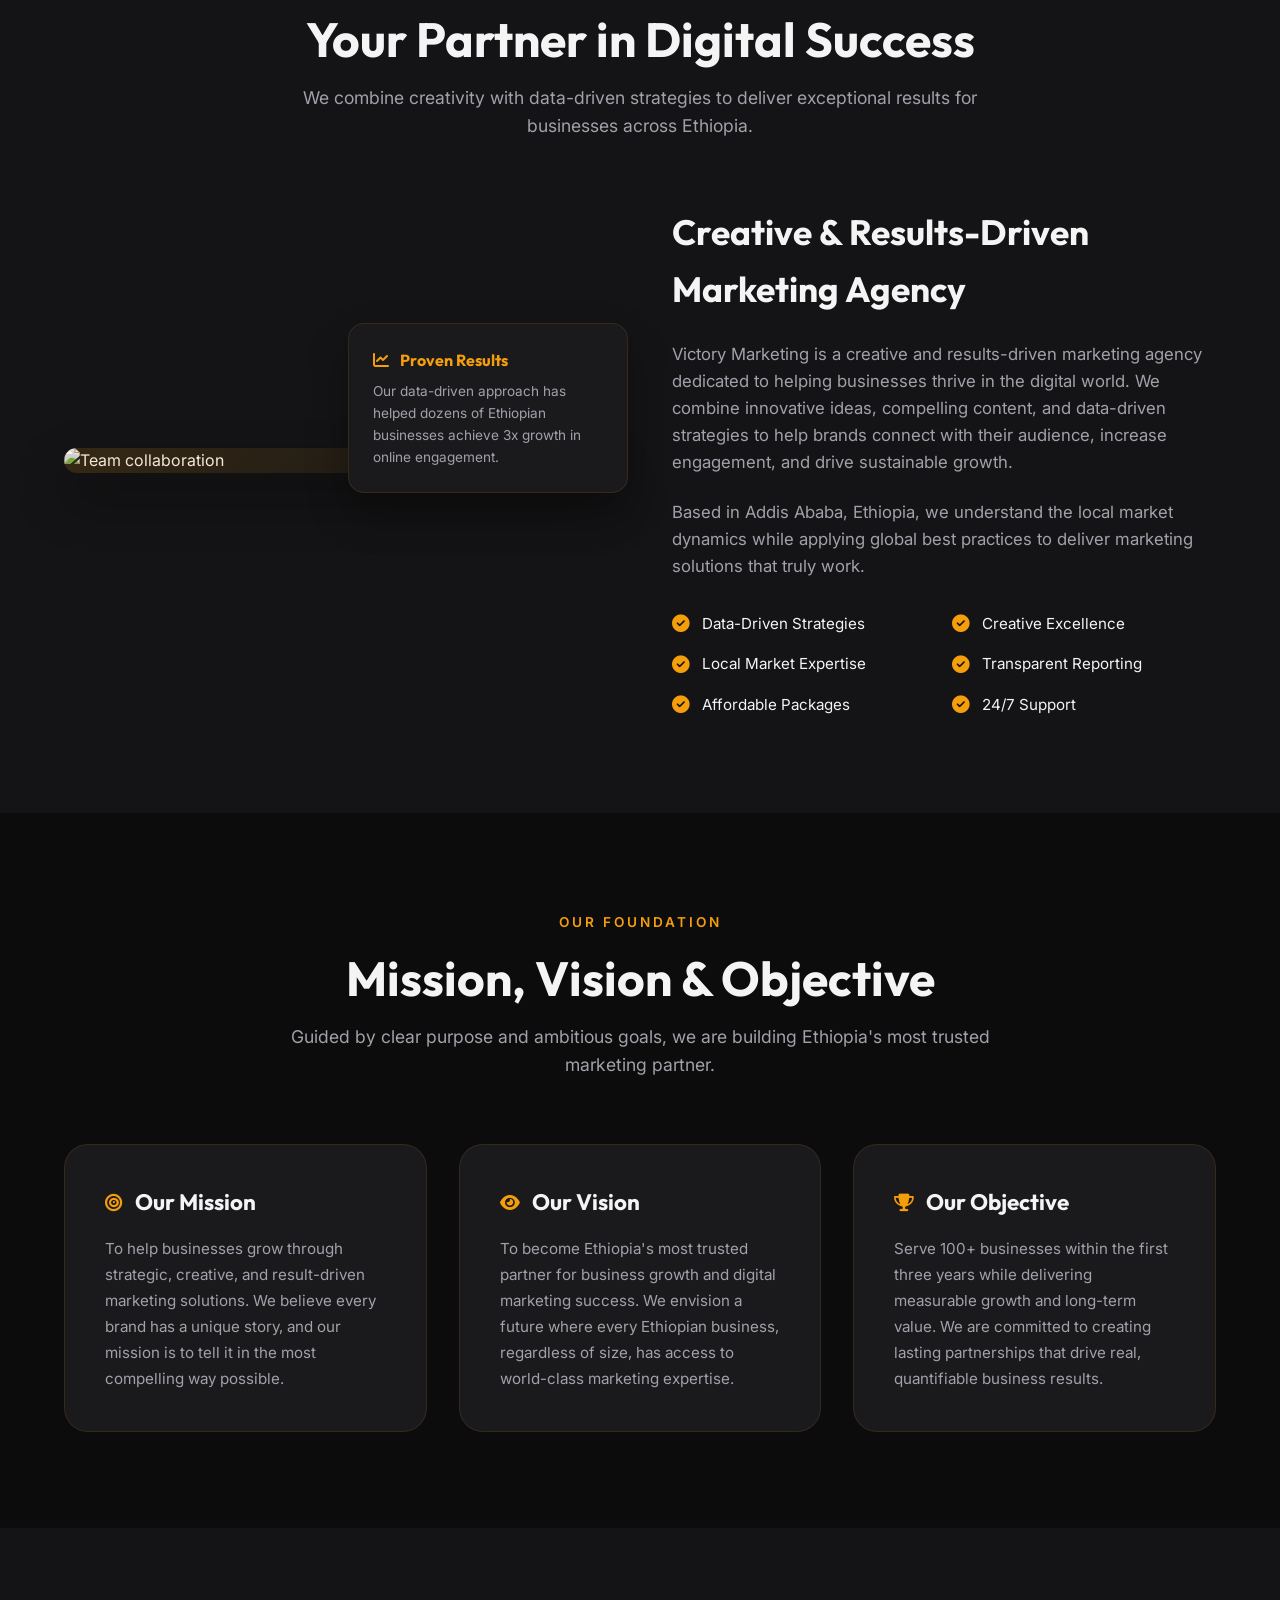
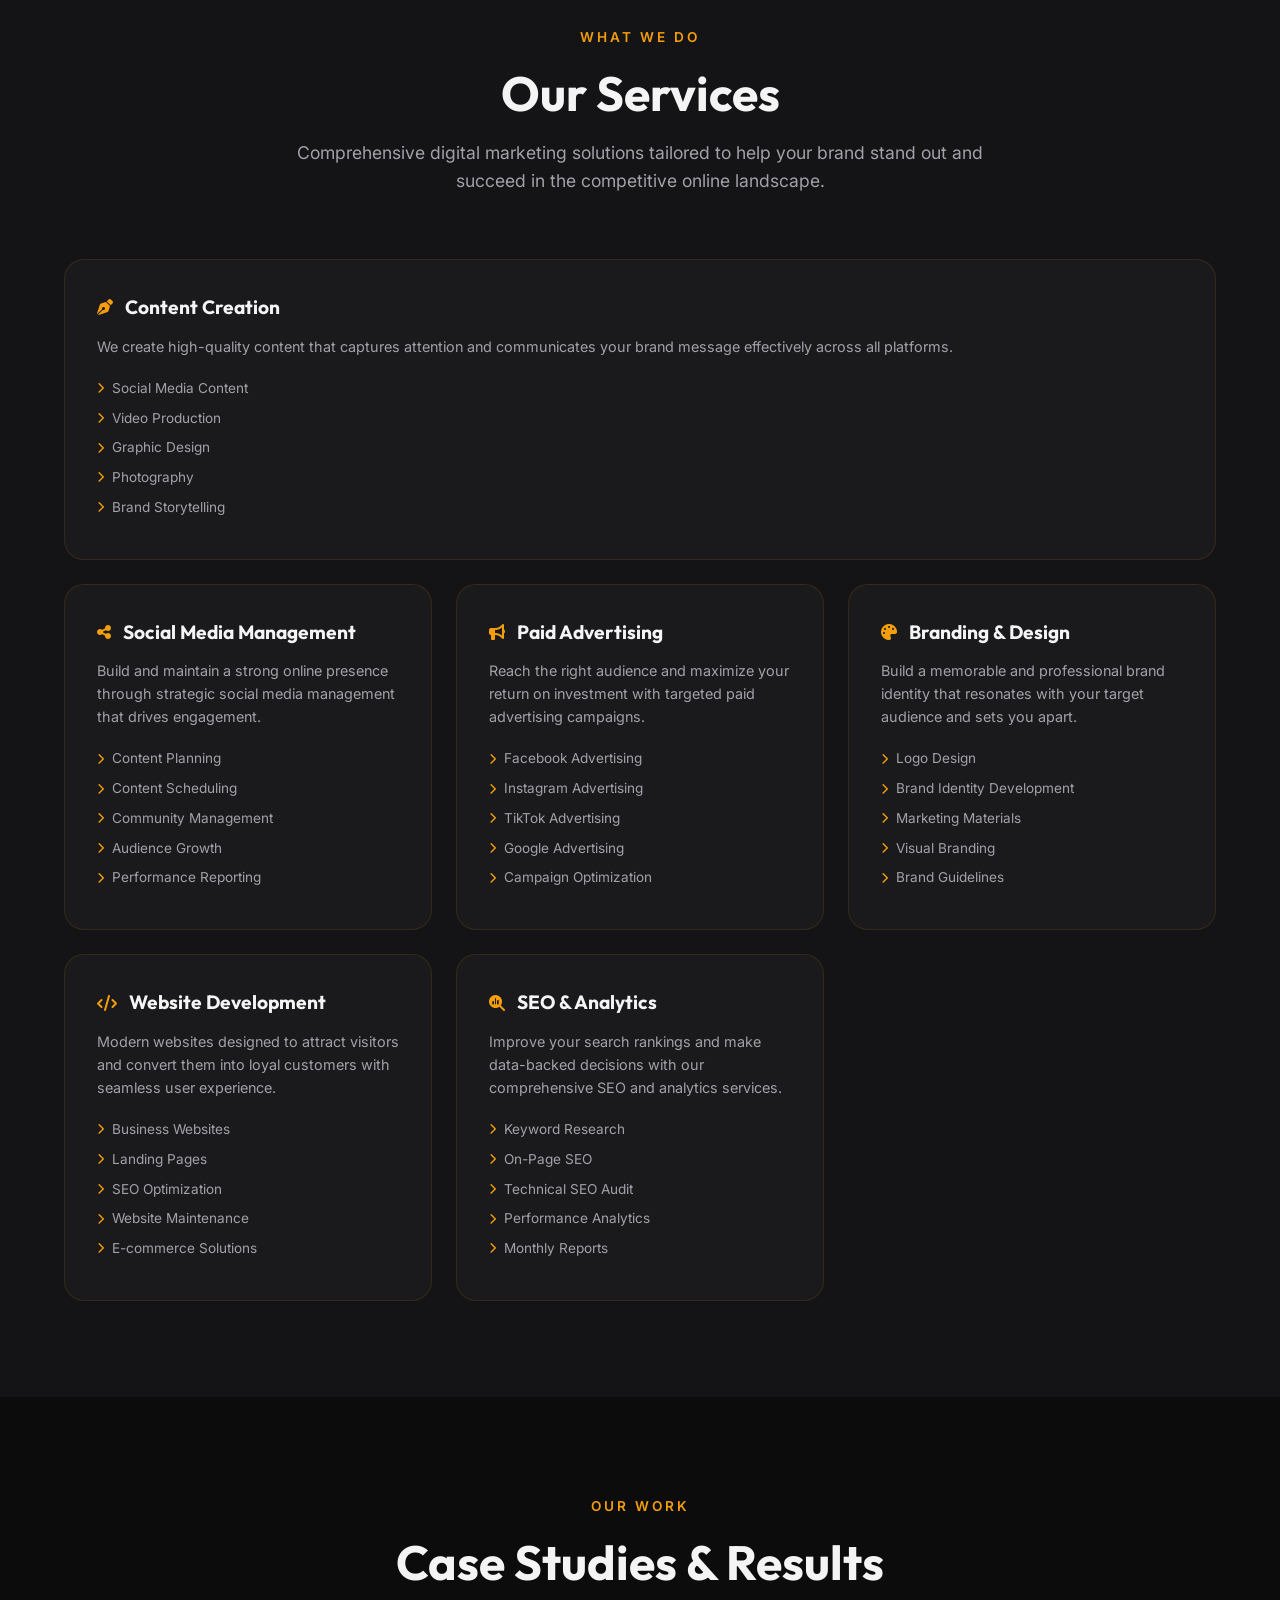
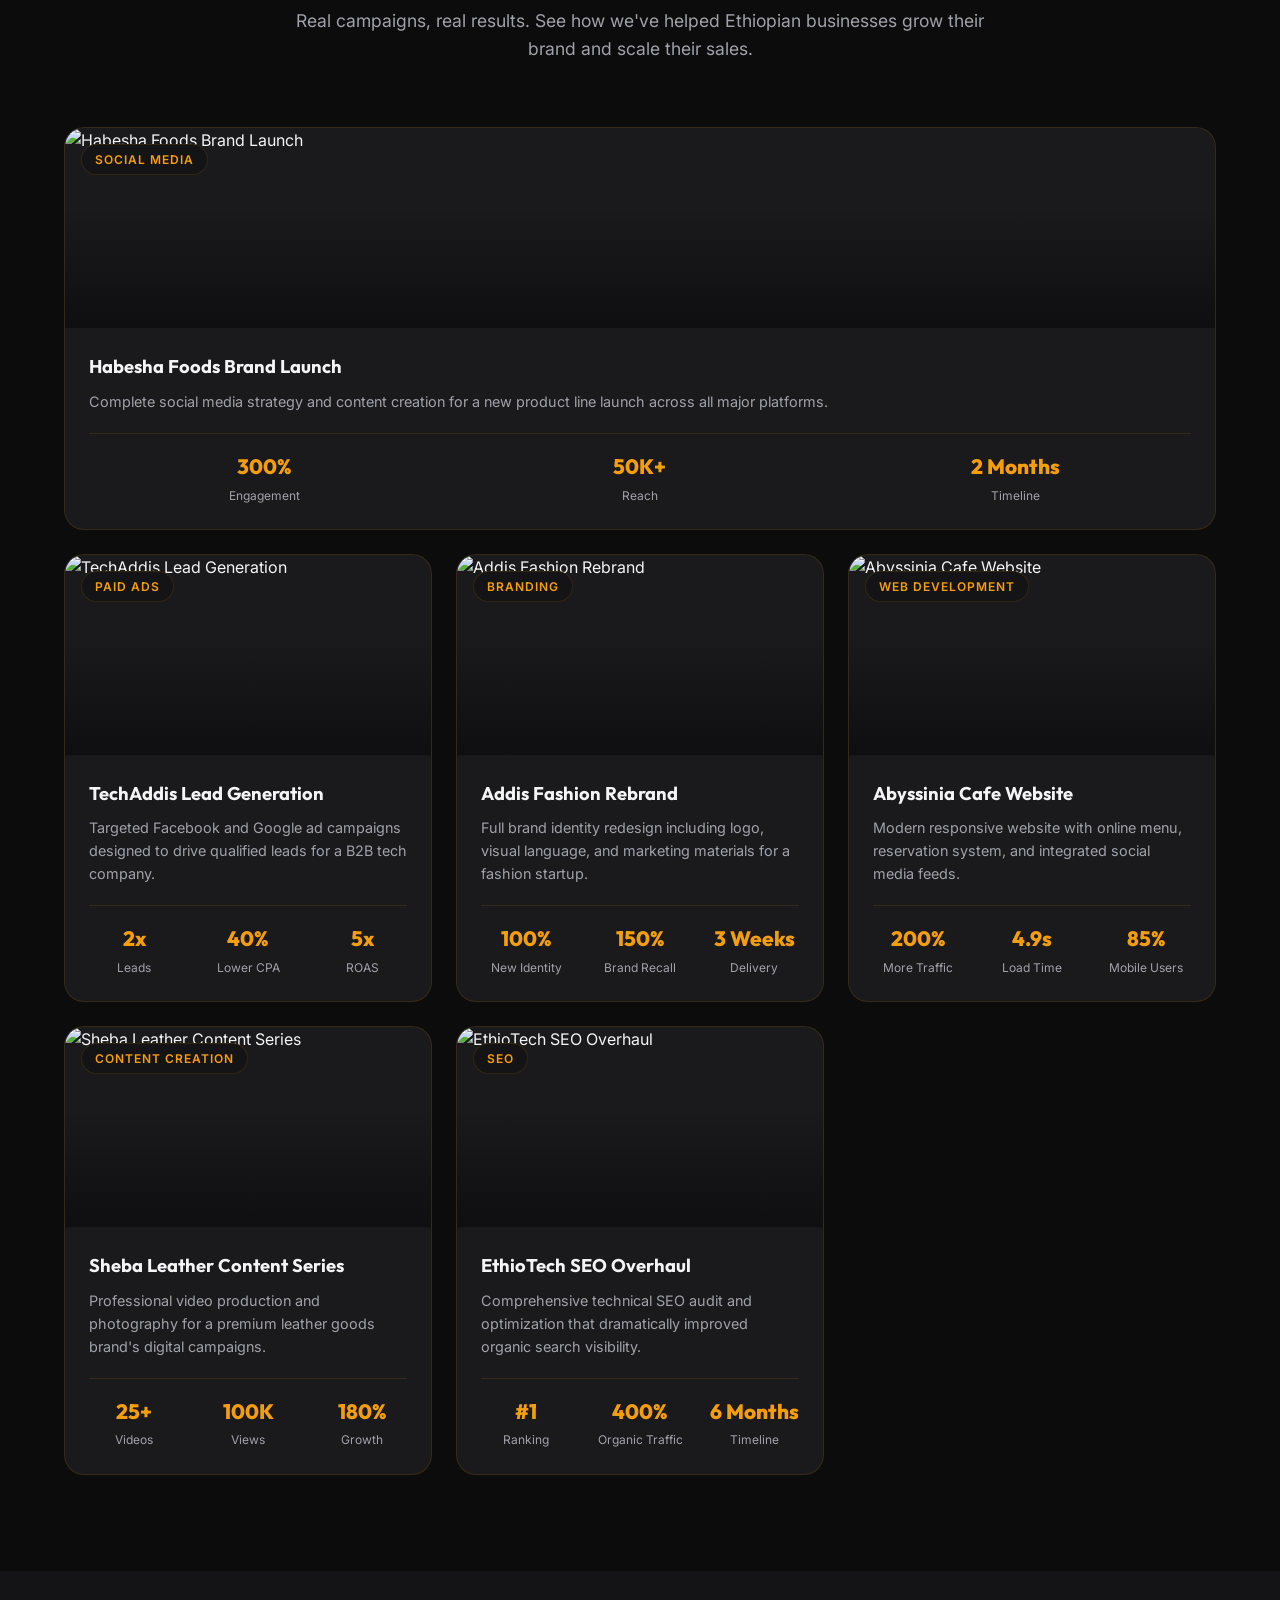
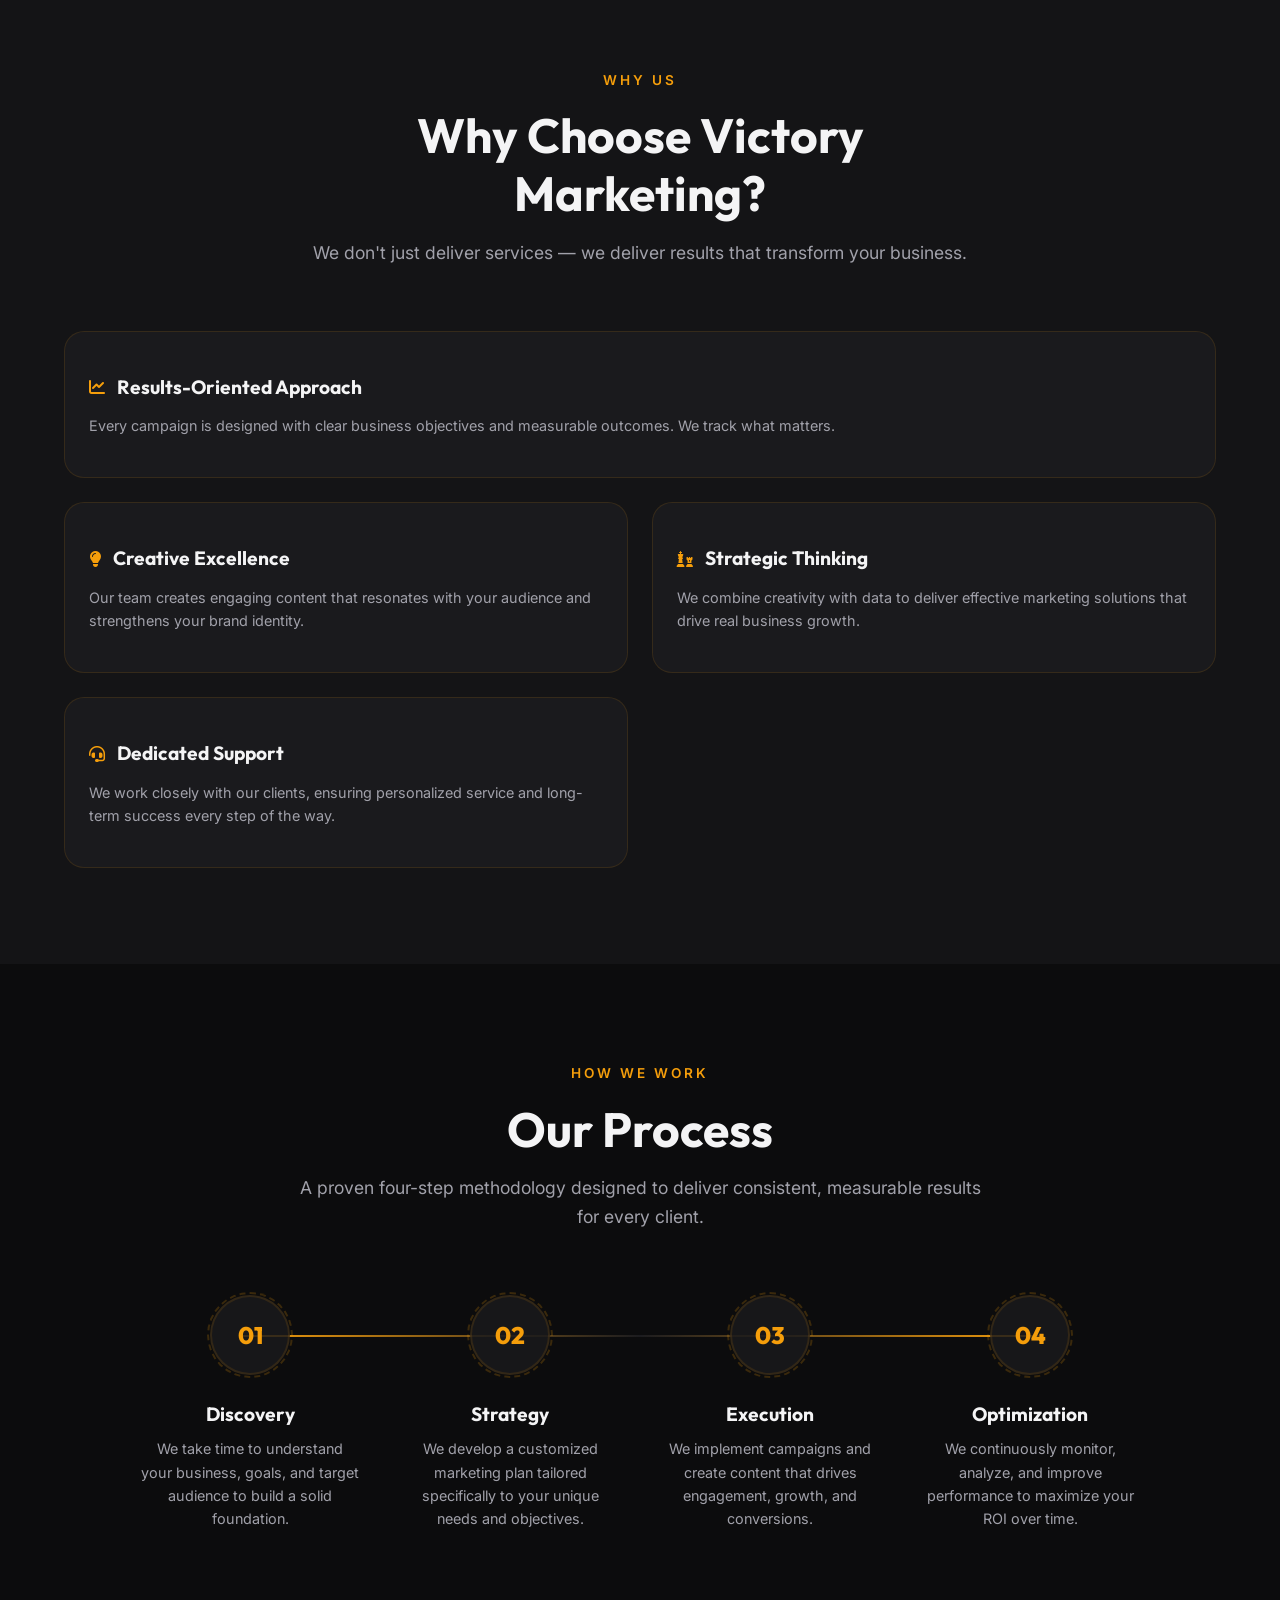
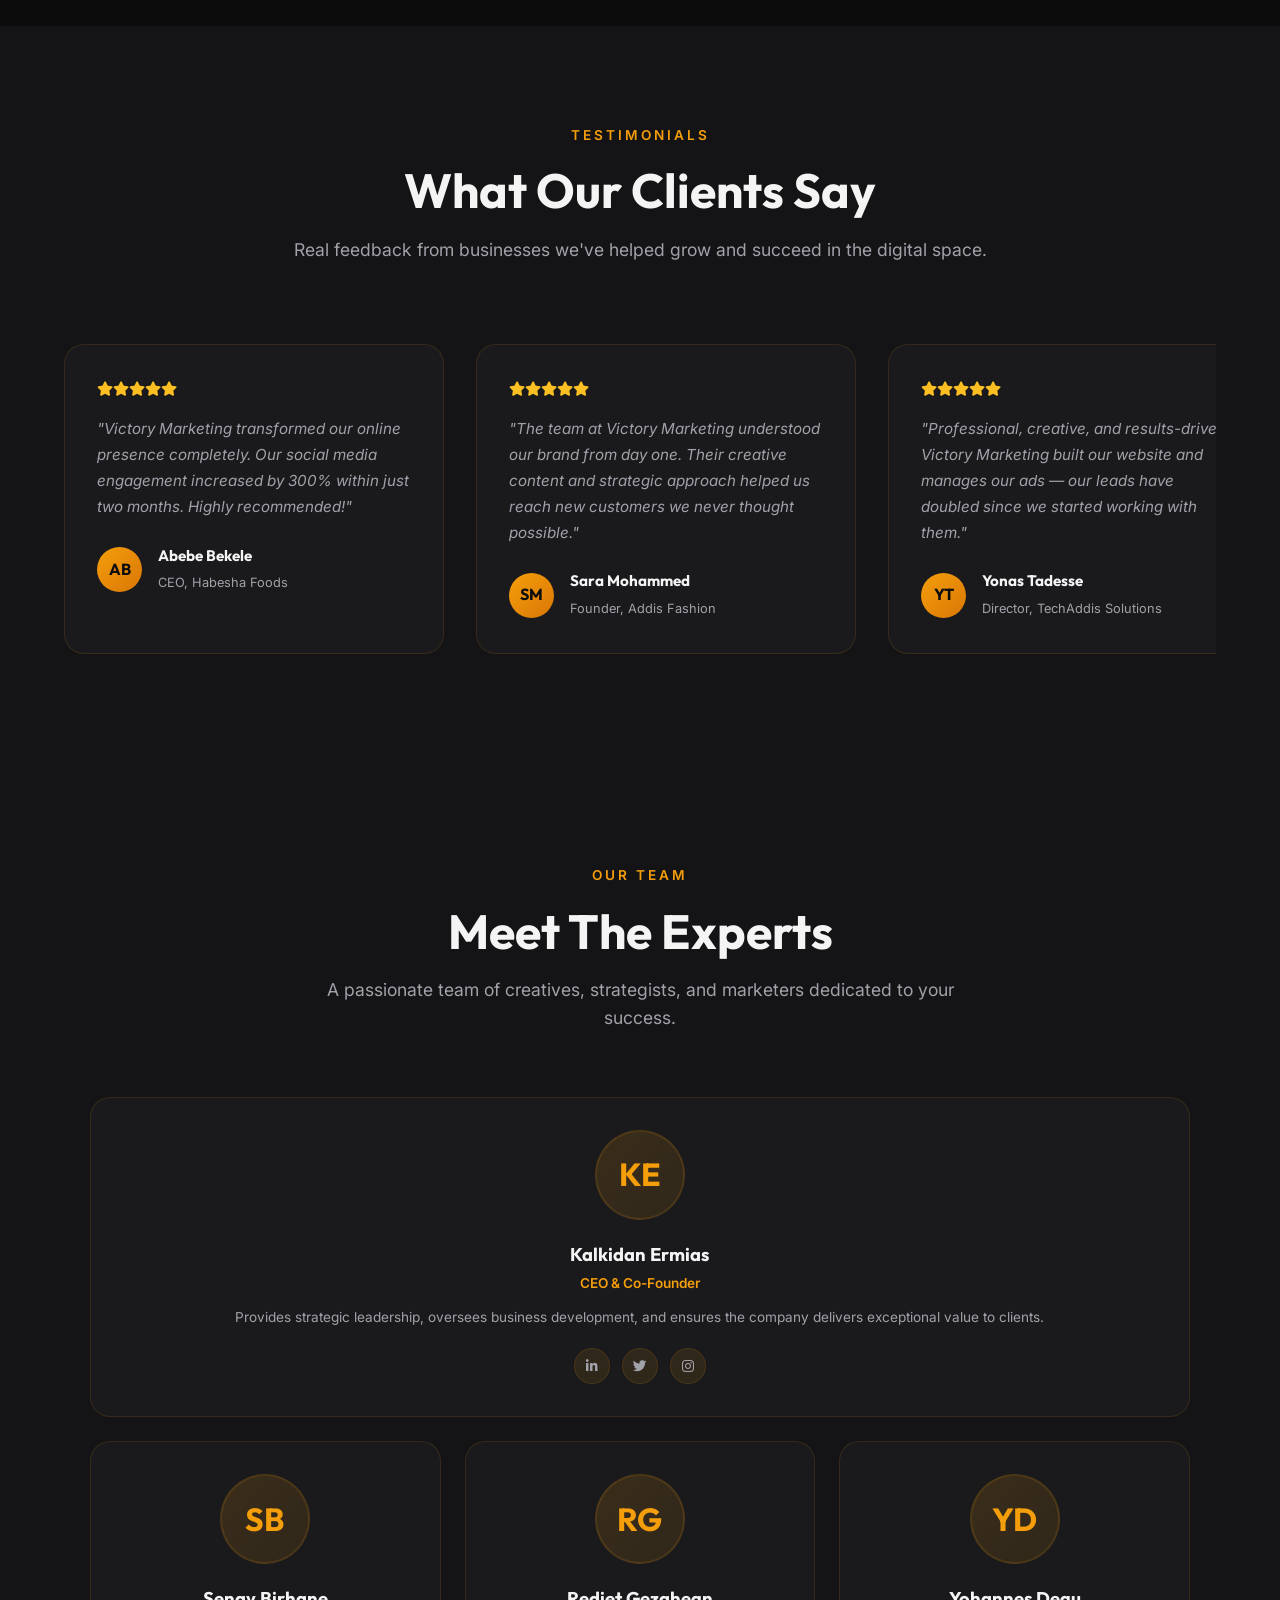
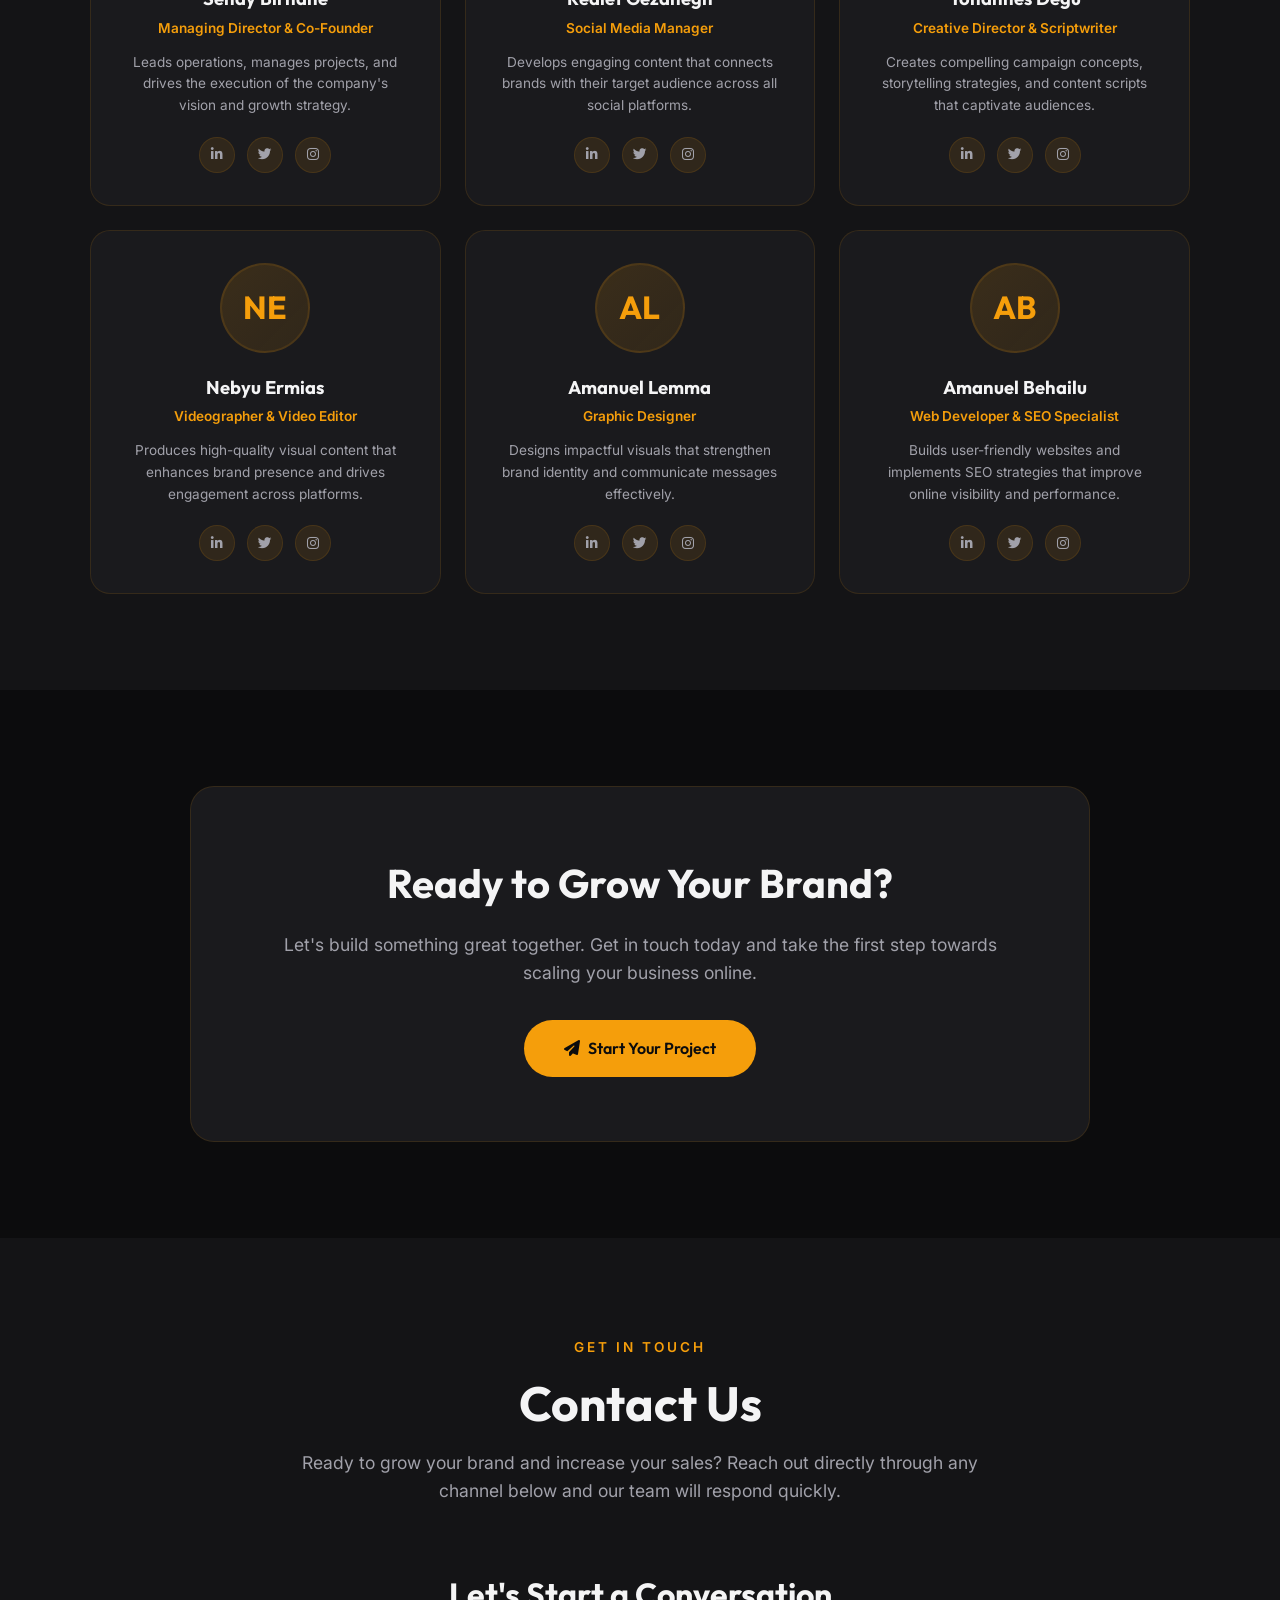
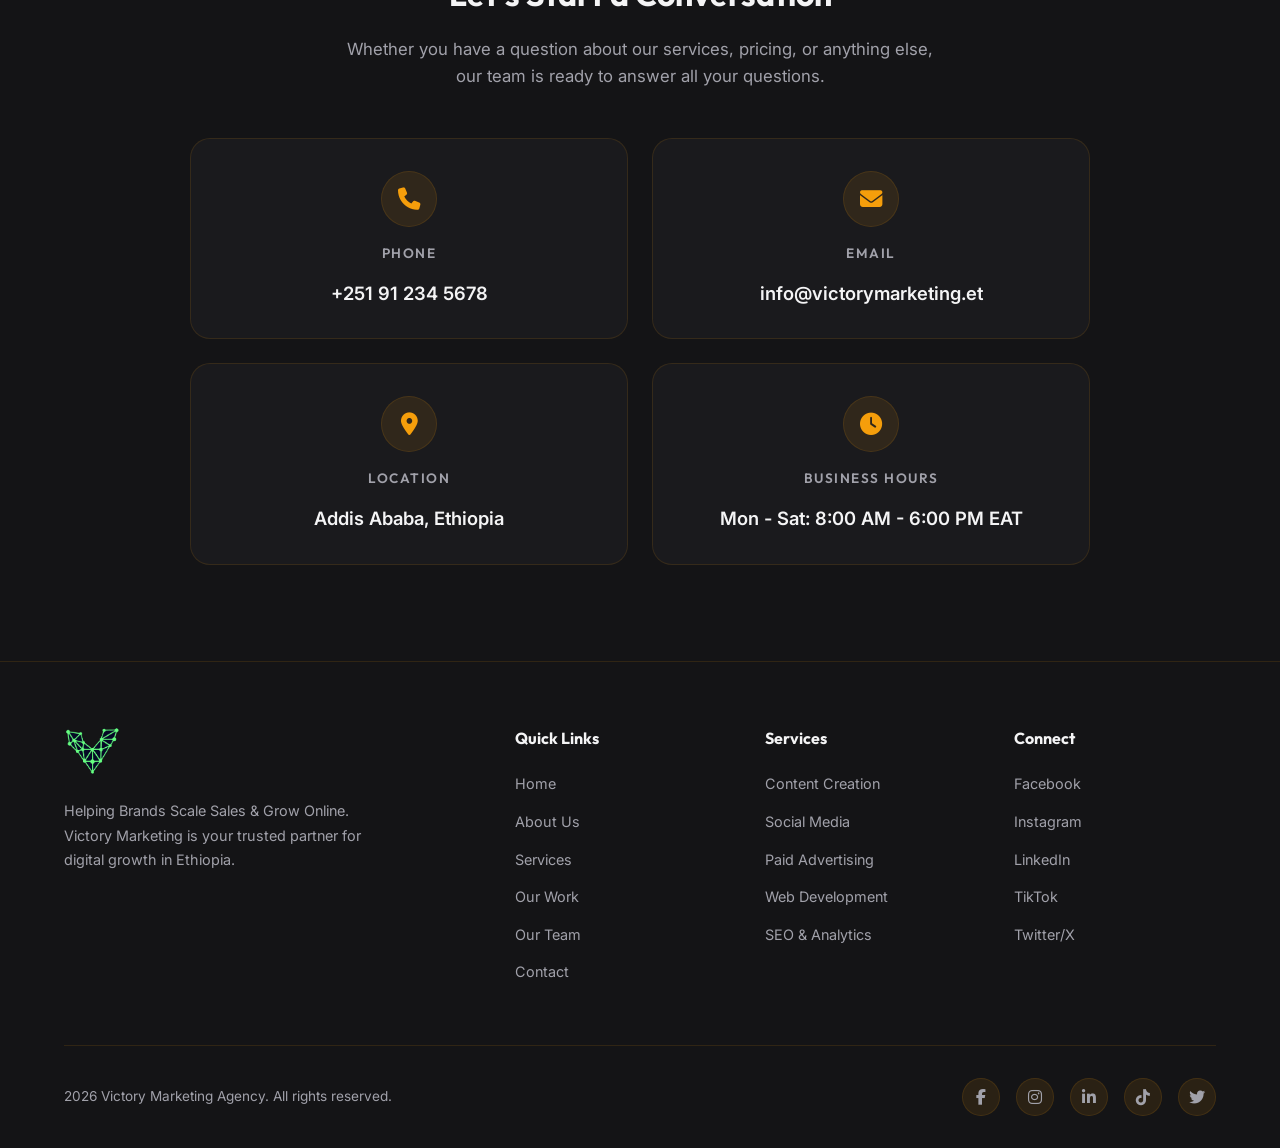
==== commit 8364a9e3: "Install Vercel Web Analytics # Vercel Web Analytics Implementation Report  ## Summary Successfully i" ====
--- a/index.html
+++ b/index.html
@@ -56,22 +56,24 @@
     <link rel="stylesheet" href="css/portfolio.css" />
     <link rel="stylesheet" href="css/whatsapp.css" />
     <link rel="stylesheet" href="css/responsive.css" />
-
-    <script>
-      document.documentElement.classList.add('js');
-    </script>
   </head>
   <body>
 
-    <a href="#home" class="skip-link">Skip to main content</a>
+    <!-- Loader (static, shows before JS loads) -->
+    <div class="loader" id="loader">
+      <div class="loader-content">
+        <img src="assets/images/logo.png" alt="V" class="loader-logo" />
+        <div class="loader-text">Victory Marketing</div>
+      </div>
+    </div>
 
     <!-- Navigation -->
-    <nav id="navbar" aria-label="Main navigation">
+    <nav id="navbar">
       <a href="#" class="nav-logo">
         <img src="assets/images/logo.png" alt="Victory Marketing Logo" />
         <span>Victory <span>Marketing</span></span>
       </a>
-      <ul class="nav-links" id="navLinks" aria-label="Navigation links">
+      <ul class="nav-links" id="navLinks">
         <li><a href="#home">Home</a></li>
         <li><a href="#about">About</a></li>
         <li><a href="#services">Services</a></li>
@@ -80,14 +82,8 @@
         <li><a href="#contact">Contact</a></li>
         <li><a href="#contact" class="nav-cta">Get Started</a></li>
       </ul>
-      <button
-        class="mobile-menu-btn"
-        id="mobileMenuBtn"
-        aria-label="Toggle menu"
-        aria-expanded="false"
-        aria-controls="navLinks"
-      >
-        <i class="fas fa-bars" aria-hidden="true"></i>
+      <button class="mobile-menu-btn" id="mobileMenuBtn">
+        <i class="fas fa-bars"></i>
       </button>
     </nav>
 
@@ -143,6 +139,9 @@
       <span class="whatsapp-tooltip">Chat with us</span>
     </a>
 
+    <!-- Vercel Web Analytics -->
+    <script defer src="https://cdn.vercel-insights.com/v1/script.js"></script>
+
     <!-- Main JavaScript Module -->
     <script type="module" src="js/main.js"></script>
   </body>
--- a/css/variables.css
+++ b/css/variables.css
@@ -1,11 +1,64 @@
 :root {
-  --primary: #1a1a2e;
-  --primary-light: #16213e;
-  --accent: #4ade80;
-  --accent-dark: #22c55e;
-  --text: #e2e8f0;
-  --text-muted: #94a3b8;
-  --bg: #0f0f1a;
-  --card-bg: rgba(26, 26, 46, 0.6);
-  --border: rgba(74, 222, 128, 0.15);
+  --accent: #f59e0b;
+  --accent-dark: #d97706;
+  --accent-rgb: 245, 158, 11;
+  --on-accent: #0c0c0d;
+
+  --bg: #0c0c0d;
+  --primary: #141416;
+  --primary-light: #1c1c1f;
+  --surface: #1a1a1d;
+  --text: #f4f4f5;
+  --text-muted: #a1a1aa;
+  --card-bg: rgba(26, 26, 29, 0.85);
+  --border: rgba(var(--accent-rgb), 0.12);
+
+  --accent-soft: rgba(var(--accent-rgb), 0.05);
+  --accent-bg: rgba(var(--accent-rgb), 0.1);
+  --accent-medium: rgba(var(--accent-rgb), 0.15);
+  --accent-strong: rgba(var(--accent-rgb), 0.3);
+  --accent-glow: rgba(var(--accent-rgb), 0.08);
+
+  --hero-glow-1: rgba(var(--accent-rgb), 0.06);
+  --hero-glow-2: rgba(var(--accent-rgb), 0.04);
+  --hero-glow-3: rgba(var(--accent-rgb), 0.05);
+  --hero-grid-line: rgba(var(--accent-rgb), 0.03);
+
+  --card-shadow: 0 25px 50px rgba(0, 0, 0, 0.4);
+  --card-shadow-small: 0 20px 40px rgba(0, 0, 0, 0.3);
+  --nav-scrolled-bg: rgba(20, 20, 22, 0.95);
+  --nav-scrolled-shadow: 0 4px 30px rgba(0, 0, 0, 0.3);
+  --mobile-menu-bg: rgba(20, 20, 22, 0.98);
+  --portfolio-overlay: rgba(12, 12, 13, 0.8);
 }
+
+[data-theme="light"] {
+  --bg: #fafaf9;
+  --primary: #f5f5f4;
+  --primary-light: #e7e5e4;
+  --surface: #ffffff;
+  --text: #1c1917;
+  --text-muted: #78716c;
+  --card-bg: rgba(255, 255, 255, 0.85);
+  --border: rgba(var(--accent-rgb), 0.2);
+  --on-accent: #050826;
+
+  --accent-soft: rgba(var(--accent-rgb), 0.12);
+  --accent-bg: rgba(var(--accent-rgb), 0.15);
+  --accent-medium: rgba(var(--accent-rgb), 0.2);
+  --accent-strong: rgba(var(--accent-rgb), 0.4);
+  --accent-glow: rgba(var(--accent-rgb), 0.06);
+
+  --hero-glow-1: rgba(var(--accent-rgb), 0.04);
+  --hero-glow-2: rgba(var(--accent-rgb), 0.03);
+  --hero-glow-3: rgba(var(--accent-rgb), 0.04);
+  --hero-grid-line: rgba(var(--accent-rgb), 0.06);
+
+  --card-shadow: 0 25px 50px rgba(28, 25, 23, 0.08);
+  --card-shadow-small: 0 20px 40px rgba(28, 25, 23, 0.06);
+  --nav-scrolled-bg: rgba(255, 255, 255, 0.95);
+  --nav-scrolled-shadow: 0 4px 30px rgba(28, 25, 23, 0.08);
+  --mobile-menu-bg: rgba(255, 255, 255, 0.98);
+  --portfolio-overlay: rgba(12, 12, 13, 0.6);
+}
+
--- a/css/animations.css
+++ b/css/animations.css
@@ -1,38 +1,4 @@
 /* ===== KEYFRAME ANIMATIONS ===== */
-
-@keyframes float {
-  0%, 100% {
-    transform: translateY(0) translateX(0);
-    opacity: 0.4;
-  }
-  25% {
-    transform: translateY(-30px) translateX(20px);
-    opacity: 0.8;
-  }
-  50% {
-    transform: translateY(20px) translateX(-20px);
-    opacity: 0.3;
-  }
-  75% {
-    transform: translateY(-10px) translateX(30px);
-    opacity: 0.6;
-  }
-}
-
-@keyframes pulse {
-  0%, 100% {
-    opacity: 1;
-  }
-  50% {
-    opacity: 0.5;
-  }
-}
-
-@keyframes spin {
-  to {
-    transform: rotate(360deg);
-  }
-}
 
 @keyframes scroll {
   0% {
@@ -43,19 +9,11 @@
   }
 }
 
-@keyframes rotate {
-  to {
-    transform: rotate(360deg);
+@keyframes clientScroll {
+  0% {
+    transform: translateX(0);
+  }
+  100% {
+    transform: translateX(-50%);
   }
 }
-
-@keyframes loaderPulse {
-  0%, 100% {
-    transform: scale(1);
-    opacity: 1;
-  }
-  50% {
-    transform: scale(1.1);
-    opacity: 0.7;
-  }
-}
--- a/css/base.css
+++ b/css/base.css
@@ -6,6 +6,17 @@
 
 html {
   scroll-behavior: smooth;
+}
+
+.scroll-progress {
+  position: fixed;
+  top: 0;
+  left: 0;
+  width: 0%;
+  height: 3px;
+  background: var(--accent);
+  z-index: 10001;
+  transition: width 0.1s linear;
 }
 
 body {
@@ -19,6 +30,35 @@
 h1, h2, h3, h4, h5, h6 {
   font-family: "Outfit", sans-serif;
   font-weight: 700;
+}
+
+/* ===== FOCUS STATES ===== */
+a:focus-visible,
+button:focus-visible,
+input:focus-visible,
+textarea:focus-visible,
+select:focus-visible,
+.skip-link:focus {
+  outline: 2px solid var(--accent);
+  outline-offset: 2px;
+}
+
+.skip-link {
+  position: absolute;
+  top: -100%;
+  left: 1rem;
+  background: var(--accent);
+  color: var(--on-accent);
+  padding: 0.5rem 1rem;
+  border-radius: 8px;
+  font-weight: 600;
+  z-index: 10001;
+  text-decoration: none;
+  transition: top 0.3s ease;
+}
+
+.skip-link:focus-visible {
+  top: 1rem;
 }
 
 /* ===== SECTIONS COMMON ===== */
@@ -62,24 +102,27 @@
   font-weight: 600;
   font-size: 1rem;
   cursor: pointer;
-  transition: all 0.3s ease;
+  transition: background 0.3s ease, transform 0.3s ease, border-color 0.3s ease, color 0.3s ease;
   text-decoration: none;
   display: inline-flex;
   align-items: center;
   gap: 0.5rem;
   border: none;
+  transform: translate(calc(var(--mx, 0) * 1px), calc(var(--my, 0) * 1px));
 }
 
 .btn-primary {
   background: var(--accent);
-  color: var(--primary);
-  box-shadow: 0 0 30px rgba(74, 222, 128, 0.3);
+  color: var(--on-accent);
 }
 
 .btn-primary:hover {
   background: var(--accent-dark);
-  transform: translateY(-3px);
-  box-shadow: 0 10px 40px rgba(74, 222, 128, 0.4);
+  transform: translate(calc(var(--mx, 0) * 1px), calc(var(--my, 0) * 1px - 3px));
+}
+
+.btn-primary:active {
+  transform: translate(calc(var(--mx, 0) * 1px), calc(var(--my, 0) * 1px - 1px)) scale(0.98);
 }
 
 .btn-outline {
@@ -91,8 +134,12 @@
 .btn-outline:hover {
   border-color: var(--accent);
   color: var(--accent);
-  transform: translateY(-3px);
-  background: rgba(74, 222, 128, 0.05);
+  transform: translate(calc(var(--mx, 0) * 1px), calc(var(--my, 0) * 1px - 3px));
+  background: var(--accent-soft);
+}
+
+.btn-outline:active {
+  transform: translate(calc(var(--mx, 0) * 1px), calc(var(--my, 0) * 1px - 1px)) scale(0.98);
 }
 
 /* ===== SCROLL TO TOP ===== */
@@ -103,7 +150,7 @@
   width: 50px;
   height: 50px;
   background: var(--accent);
-  color: var(--primary);
+  color: var(--on-accent);
   border: none;
   border-radius: 50%;
   cursor: pointer;
@@ -113,9 +160,9 @@
   justify-content: center;
   opacity: 0;
   visibility: hidden;
-  transition: all 0.3s ease;
+  transition: opacity 0.3s ease, visibility 0.3s ease, transform 0.3s ease;
   z-index: 999;
-  box-shadow: 0 5px 20px rgba(74, 222, 128, 0.3);
+  transform: translate(calc(var(--mx, 0) * 1px), calc(var(--my, 0) * 1px));
 }
 
 .scroll-top.visible {
@@ -124,41 +171,53 @@
 }
 
 .scroll-top:hover {
-  transform: translateY(-5px);
-  box-shadow: 0 10px 30px rgba(74, 222, 128, 0.4);
-}
-
-/* ===== LOADER ===== */
-.loader {
-  position: fixed;
-  inset: 0;
-  background: var(--bg);
-  display: flex;
-  align-items: center;
-  justify-content: center;
-  z-index: 10000;
-  transition: opacity 0.5s ease, visibility 0.5s ease;
-}
-
-.loader.hidden {
+  transform: translate(calc(var(--mx, 0) * 1px), calc(var(--my, 0) * 1px - 5px));
+}
+
+.scroll-top:active {
+  transform: translate(calc(var(--mx, 0) * 1px), calc(var(--my, 0) * 1px - 2px)) scale(0.95);
+}
+
+/* ===== SCROLL REVEAL ===== */
+.reveal {
+  opacity: 1;
+  transform: none;
+  filter: blur(0);
+  transition: opacity 0.6s ease, transform 0.6s ease, filter 0.6s ease;
+}
+
+.js .reveal {
   opacity: 0;
-  visibility: hidden;
-}
-
-.loader-content {
-  text-align: center;
-}
-
-.loader-logo {
-  width: 80px;
-  height: 80px;
-  margin-bottom: 1rem;
-  animation: loaderPulse 1.5s ease-in-out infinite;
-}
-
-.loader-text {
-  font-family: "Outfit", sans-serif;
-  font-weight: 700;
-  font-size: 1.2rem;
-  color: var(--accent);
-}
+  transform: translateY(30px) scale(0.97);
+  filter: blur(6px);
+}
+
+.js .reveal.is-visible {
+  opacity: 1;
+  transform: translateY(0) scale(1);
+  filter: blur(0);
+}
+
+/* ===== REDUCED MOTION ===== */
+@media (prefers-reduced-motion: reduce) {
+  *,
+  *::before,
+  *::after {
+    animation-duration: 0.01ms !important;
+    animation-iteration-count: 1 !important;
+    transition-duration: 0.01ms !important;
+    transition-delay: 0ms !important;
+    scroll-behavior: auto !important;
+  }
+
+  .clients-track,
+  .testimonials-slider {
+    animation: none !important;
+  }
+
+  .js .reveal {
+    opacity: 1 !important;
+    transform: none !important;
+    filter: none !important;
+  }
+}
--- a/css/navigation.css
+++ b/css/navigation.css
@@ -8,13 +8,12 @@
   display: flex;
   justify-content: space-between;
   align-items: center;
-  transition: all 0.4s ease;
+  transition: background 0.3s ease, padding 0.3s ease, box-shadow 0.3s ease;
 }
 
 nav.scrolled {
-  background: rgba(15, 15, 26, 0.9);
-  backdrop-filter: blur(20px);
-  box-shadow: 0 4px 30px rgba(0, 0, 0, 0.3);
+  background: var(--nav-scrolled-bg);
+  box-shadow: var(--nav-scrolled-shadow);
   padding: 0.8rem 5%;
 }
 
@@ -28,12 +27,12 @@
 .nav-logo img {
   height: 45px;
   width: auto;
-  filter: drop-shadow(0 0 10px rgba(74, 222, 128, 0.4));
   transition: transform 0.3s ease;
 }
 
 .nav-logo:hover img {
   transform: scale(1.05) rotate(5deg);
+  filter: drop-shadow(0 0 12px rgba(var(--accent-rgb), 0.5));
 }
 
 .nav-logo span {
@@ -59,7 +58,7 @@
   text-decoration: none;
   font-size: 0.95rem;
   font-weight: 500;
-  transition: all 0.3s ease;
+  transition: color 0.3s ease;
   position: relative;
 }
 
@@ -74,28 +73,39 @@
   transition: width 0.3s ease;
 }
 
-.nav-links a:hover {
+.nav-links a:hover,
+.nav-links a:focus-visible,
+.nav-links a.active {
   color: var(--accent);
 }
 
-.nav-links a:hover::after {
+.nav-links a:hover::after,
+.nav-links a:focus-visible::after,
+.nav-links a.active::after {
   width: 100%;
+}
+
+.nav-links a.nav-cta.active {
+  color: var(--on-accent);
 }
 
 .nav-cta {
   background: var(--accent);
-  color: var(--primary) !important;
+  color: var(--on-accent) !important;
   padding: 0.6rem 1.5rem;
   border-radius: 50px;
   font-weight: 600 !important;
-  transition: all 0.3s ease;
-  box-shadow: 0 0 20px rgba(74, 222, 128, 0.3);
+  transition: background 0.3s ease, transform 0.3s ease;
+  transform: translate(calc(var(--mx, 0) * 1px), calc(var(--my, 0) * 1px));
 }
 
 .nav-cta:hover {
   background: var(--accent-dark);
-  transform: translateY(-2px);
-  box-shadow: 0 5px 25px rgba(74, 222, 128, 0.5);
+  transform: translate(calc(var(--mx, 0) * 1px), calc(var(--my, 0) * 1px - 2px));
+}
+
+.nav-cta:active {
+  transform: translate(calc(var(--mx, 0) * 1px), calc(var(--my, 0) * 1px)) scale(0.98);
 }
 
 .nav-cta::after {
@@ -109,4 +119,40 @@
   color: var(--text);
   font-size: 1.5rem;
   cursor: pointer;
+  min-width: 44px;
+  min-height: 44px;
+  align-items: center;
+  justify-content: center;
+  transform: translate(calc(var(--mx, 0) * 1px), calc(var(--my, 0) * 1px));
 }
+
+.theme-toggle {
+  background: none;
+  border: none;
+  color: var(--text);
+  font-size: 1.25rem;
+  cursor: pointer;
+  width: 44px;
+  height: 44px;
+  border-radius: 50%;
+  display: flex;
+  align-items: center;
+  justify-content: center;
+  transition: background 0.3s ease, color 0.3s ease, transform 0.3s ease;
+  transform: translate(calc(var(--mx, 0) * 1px), calc(var(--my, 0) * 1px));
+}
+
+.theme-toggle:hover {
+  background: var(--accent-soft);
+  color: var(--accent);
+  transform: translate(calc(var(--mx, 0) * 1px), calc(var(--my, 0) * 1px)) rotate(15deg);
+}
+
+.theme-toggle:active {
+  transform: translate(calc(var(--mx, 0) * 1px), calc(var(--my, 0) * 1px)) scale(0.95) rotate(0deg);
+}
+
+.theme-toggle:focus-visible {
+  outline: 2px solid var(--accent);
+  outline-offset: 2px;
+}
--- a/css/hero.css
+++ b/css/hero.css
@@ -12,38 +12,21 @@
 .hero-bg {
   position: absolute;
   inset: 0;
-  background:
-    radial-gradient(ellipse at 20% 50%, rgba(74, 222, 128, 0.08) 0%, transparent 50%),
-    radial-gradient(ellipse at 80% 20%, rgba(74, 222, 128, 0.05) 0%, transparent 50%),
-    radial-gradient(ellipse at 50% 100%, rgba(74, 222, 128, 0.06) 0%, transparent 50%);
+  background: radial-gradient(ellipse at 20% 50%, var(--hero-glow-1) 0%, transparent 50%),
+    radial-gradient(ellipse at 80% 20%, var(--hero-glow-2) 0%, transparent 50%),
+    radial-gradient(ellipse at 50% 100%, var(--hero-glow-3) 0%, transparent 50%);
 }
 
 .hero-grid {
   position: absolute;
   inset: 0;
   background-image:
-    linear-gradient(rgba(74, 222, 128, 0.03) 1px, transparent 1px),
-    linear-gradient(90deg, rgba(74, 222, 128, 0.03) 1px, transparent 1px);
+    linear-gradient(var(--hero-grid-line) 1px, transparent 1px),
+    linear-gradient(90deg, var(--hero-grid-line) 1px, transparent 1px);
   background-size: 60px 60px;
   mask-image: radial-gradient(ellipse at center, black 30%, transparent 70%);
   -webkit-mask-image: radial-gradient(ellipse at center, black 30%, transparent 70%);
-}
-
-.floating-particles {
-  position: absolute;
-  inset: 0;
-  overflow: hidden;
-  pointer-events: none;
-}
-
-.particle {
-  position: absolute;
-  width: 4px;
-  height: 4px;
-  background: var(--accent);
-  border-radius: 50%;
-  opacity: 0.4;
-  animation: float 15s infinite ease-in-out;
+  opacity: 0.6;
 }
 
 .hero-content {
@@ -57,18 +40,17 @@
   display: inline-flex;
   align-items: center;
   gap: 0.5rem;
-  background: rgba(74, 222, 128, 0.1);
+  background: var(--card-bg);
   border: 1px solid var(--border);
   padding: 0.5rem 1.2rem;
   border-radius: 50px;
   font-size: 0.9rem;
   color: var(--accent);
   margin-bottom: 2rem;
-  backdrop-filter: blur(10px);
 }
 
 .hero-badge i {
-  animation: pulse 2s infinite;
+  font-size: 0.85em;
 }
 
 .hero h1 {
@@ -79,10 +61,7 @@
 }
 
 .hero h1 .highlight {
-  background: linear-gradient(135deg, var(--accent), #86efac);
-  -webkit-background-clip: text;
-  -webkit-text-fill-color: transparent;
-  background-clip: text;
+  color: var(--accent);
 }
 
 .hero p {
@@ -108,6 +87,35 @@
   flex-wrap: wrap;
 }
 
+@keyframes heroEntrance {
+  from {
+    opacity: 0;
+    transform: translateY(30px);
+    filter: blur(8px);
+  }
+  to {
+    opacity: 1;
+    transform: translateY(0);
+    filter: blur(0);
+  }
+}
+
+.js .hero-content > * {
+  animation: heroEntrance 0.8s cubic-bezier(0.16, 1, 0.3, 1) both;
+}
+
+.js .hero-content > *:nth-child(1) { animation-delay: 0.1s; }
+.js .hero-content > *:nth-child(2) { animation-delay: 0.2s; }
+.js .hero-content > *:nth-child(3) { animation-delay: 0.3s; }
+.js .hero-content > *:nth-child(4) { animation-delay: 0.4s; }
+.js .hero-content > *:nth-child(5) { animation-delay: 0.5s; }
+
+@media (prefers-reduced-motion: reduce) {
+  .js .hero-content > * {
+    animation: none;
+  }
+}
+
 .stat-item {
   text-align: center;
 }
--- a/css/sections.css
+++ b/css/sections.css
@@ -1,6 +1,6 @@
 /* ===== ABOUT ===== */
 .about {
-  background: linear-gradient(180deg, var(--bg) 0%, var(--primary) 100%);
+  background: var(--primary);
 }
 
 .about-grid {
@@ -21,14 +21,14 @@
   border-radius: 24px;
   overflow: hidden;
   position: relative;
-  box-shadow: 0 25px 50px rgba(0, 0, 0, 0.4);
+  box-shadow: var(--card-shadow);
 }
 
 .about-image::before {
   content: "";
   position: absolute;
   inset: 0;
-  background: linear-gradient(135deg, rgba(74, 222, 128, 0.2), transparent);
+  background: linear-gradient(135deg, var(--accent-medium), transparent);
   z-index: 1;
   pointer-events: none;
 }
@@ -44,19 +44,23 @@
   position: absolute;
   bottom: -20px;
   right: -20px;
-  background: var(--card-bg);
-  backdrop-filter: blur(20px);
+  background: var(--surface);
   border: 1px solid var(--border);
   border-radius: 16px;
   padding: 1.5rem;
   max-width: 280px;
   z-index: 2;
+  box-shadow: var(--card-shadow-small);
 }
 
 .about-card h4 {
   color: var(--accent);
   font-size: 1rem;
   margin-bottom: 0.5rem;
+}
+
+.about-card h4 i {
+  margin-right: 0.5rem;
 }
 
 .about-card p {
@@ -100,7 +104,7 @@
 
 /* ===== MVO (Mission, Vision, Objective) ===== */
 .mission-section {
-  background: var(--primary);
+  background: var(--bg);
 }
 
 .mvo-grid {
@@ -112,55 +116,35 @@
 }
 
 .mvo-card {
-  background: var(--card-bg);
+  background: var(--surface);
   border: 1px solid var(--border);
   border-radius: 24px;
   padding: 2.5rem;
-  transition: all 0.4s ease;
+  transition: transform 0.3s ease, border-color 0.3s ease;
   position: relative;
   overflow: hidden;
 }
 
-.mvo-card::before {
-  content: "";
-  position: absolute;
-  top: 0;
-  left: 0;
-  width: 100%;
-  height: 3px;
-  background: linear-gradient(90deg, var(--accent), transparent);
-  transform: scaleX(0);
-  transform-origin: left;
-  transition: transform 0.4s ease;
-}
-
-.mvo-card:hover::before {
-  transform: scaleX(1);
-}
-
 .mvo-card:hover {
-  transform: translateY(-8px);
-  border-color: rgba(74, 222, 128, 0.3);
-  box-shadow: 0 20px 40px rgba(0, 0, 0, 0.3);
-}
-
-.mvo-icon {
-  width: 60px;
-  height: 60px;
-  background: rgba(74, 222, 128, 0.1);
-  border-radius: 16px;
-  display: flex;
-  align-items: center;
-  justify-content: center;
-  margin-bottom: 1.5rem;
-  font-size: 1.5rem;
-  color: var(--accent);
-  border: 1px solid var(--border);
+  transform: translateY(-6px);
+  border-color: var(--accent-strong);
+}
+
+.mvo-card:first-child {
+  grid-column: auto;
 }
 
 .mvo-card h3 {
   font-size: 1.4rem;
   margin-bottom: 1rem;
+  display: flex;
+  align-items: center;
+  gap: 0.75rem;
+}
+
+.mvo-card h3 i {
+  color: var(--accent);
+  font-size: 1.1rem;
 }
 
 .mvo-card p {
@@ -171,7 +155,7 @@
 
 /* ===== SERVICES ===== */
 .services {
-  background: var(--bg);
+  background: var(--primary);
 }
 
 .services-grid {
@@ -183,11 +167,11 @@
 }
 
 .service-card {
-  background: var(--card-bg);
+  background: var(--surface);
   border: 1px solid var(--border);
   border-radius: 20px;
   padding: 2rem;
-  transition: all 0.4s ease;
+  transition: transform 0.3s ease, border-color 0.3s ease;
   position: relative;
   overflow: hidden;
 }
@@ -198,7 +182,7 @@
   inset: 0;
   background: radial-gradient(
     circle at var(--mouse-x, 50%) var(--mouse-y, 50%),
-    rgba(74, 222, 128, 0.1),
+    var(--accent-glow),
     transparent 50%
   );
   opacity: 0;
@@ -212,27 +196,24 @@
 
 .service-card:hover {
   transform: translateY(-5px);
-  border-color: rgba(74, 222, 128, 0.3);
-  box-shadow: 0 15px 35px rgba(0, 0, 0, 0.3);
-}
-
-.service-icon {
-  width: 55px;
-  height: 55px;
-  background: linear-gradient(135deg, rgba(74, 222, 128, 0.15), rgba(74, 222, 128, 0.05));
-  border-radius: 14px;
-  display: flex;
-  align-items: center;
-  justify-content: center;
-  margin-bottom: 1.25rem;
-  font-size: 1.4rem;
-  color: var(--accent);
-  border: 1px solid var(--border);
+  border-color: var(--accent-strong);
+}
+
+.service-card:first-child {
+  grid-column: 1 / -1;
 }
 
 .service-card h3 {
   font-size: 1.2rem;
   margin-bottom: 0.75rem;
+  display: flex;
+  align-items: center;
+  gap: 0.75rem;
+}
+
+.service-card h3 i {
+  color: var(--accent);
+  font-size: 1rem;
 }
 
 .service-card p {
@@ -261,54 +242,46 @@
 
 /* ===== WHY US ===== */
 .why-us {
-  background: linear-gradient(180deg, var(--primary) 0%, var(--bg) 100%);
+  background: var(--primary);
 }
 
 .why-grid {
   display: grid;
-  grid-template-columns: repeat(4, 1fr);
+  grid-template-columns: repeat(2, 1fr);
   gap: 1.5rem;
   max-width: 1200px;
   margin: 0 auto;
 }
 
 .why-card {
-  text-align: center;
+  text-align: left;
   padding: 2.5rem 1.5rem;
-  background: var(--card-bg);
+  background: var(--surface);
   border: 1px solid var(--border);
   border-radius: 20px;
-  transition: all 0.4s ease;
+  transition: transform 0.3s ease, border-color 0.3s ease;
 }
 
 .why-card:hover {
-  transform: translateY(-8px);
-  border-color: rgba(74, 222, 128, 0.3);
-}
-
-.why-icon {
-  width: 70px;
-  height: 70px;
-  background: rgba(74, 222, 128, 0.1);
-  border-radius: 50%;
-  display: flex;
-  align-items: center;
-  justify-content: center;
-  margin: 0 auto 1.5rem;
-  font-size: 1.8rem;
-  color: var(--accent);
-  border: 2px solid var(--border);
-  transition: all 0.3s ease;
-}
-
-.why-card:hover .why-icon {
-  background: rgba(74, 222, 128, 0.2);
-  box-shadow: 0 0 30px rgba(74, 222, 128, 0.2);
+  transform: translateY(-6px);
+  border-color: var(--accent-strong);
+}
+
+.why-card:first-child {
+  grid-column: 1 / -1;
 }
 
 .why-card h3 {
   font-size: 1.2rem;
   margin-bottom: 0.75rem;
+  display: flex;
+  align-items: center;
+  gap: 0.75rem;
+}
+
+.why-card h3 i {
+  color: var(--accent);
+  font-size: 1rem;
 }
 
 .why-card p {
@@ -336,7 +309,12 @@
   left: 10%;
   right: 10%;
   height: 2px;
-  background: linear-gradient(90deg, var(--accent), var(--primary-light), var(--accent));
+  background: linear-gradient(
+    90deg,
+    var(--accent),
+    var(--primary-light),
+    var(--accent)
+  );
   z-index: 0;
 }
 
@@ -367,9 +345,9 @@
 }
 
 .process-step:hover .step-number {
-  background: rgba(74, 222, 128, 0.1);
+  background: var(--accent-bg);
   border-color: var(--accent);
-  box-shadow: 0 0 30px rgba(74, 222, 128, 0.2);
+  box-shadow: 0 0 30px var(--accent-glow);
   transform: scale(1.1);
 }
 
@@ -378,8 +356,14 @@
   position: absolute;
   inset: -5px;
   border-radius: 50%;
-  border: 2px dashed rgba(74, 222, 128, 0.2);
+  border: 2px dashed rgba(var(--accent-rgb), 0.2);
   animation: spin 20s linear infinite;
+}
+
+@keyframes spin {
+  to {
+    transform: rotate(360deg);
+  }
 }
 
 .process-step h3 {
@@ -390,11 +374,12 @@
 .process-step p {
   color: var(--text-muted);
   font-size: 0.9rem;
+  line-height: 1.6;
 }
 
 /* ===== CTA BANNER ===== */
 .cta-banner {
-  background: linear-gradient(135deg, rgba(74, 222, 128, 0.1), rgba(74, 222, 128, 0.02));
+  background: var(--surface);
   border: 1px solid var(--border);
   border-radius: 24px;
   padding: 4rem;
@@ -405,17 +390,6 @@
   overflow: hidden;
 }
 
-.cta-banner::before {
-  content: "";
-  position: absolute;
-  top: -50%;
-  left: -50%;
-  width: 200%;
-  height: 200%;
-  background: radial-gradient(circle, rgba(74, 222, 128, 0.05), transparent 60%);
-  animation: rotate 20s linear infinite;
-}
-
 .cta-banner h2 {
   font-size: 2.5rem;
   margin-bottom: 1rem;
--- a/css/team.css
+++ b/css/team.css
@@ -1,6 +1,6 @@
 /* ===== TEAM ===== */
 .team {
-  background: linear-gradient(180deg, var(--bg) 0%, var(--primary) 100%);
+  background: var(--primary);
 }
 
 .team-grid {
@@ -12,42 +12,29 @@
 }
 
 .team-card {
-  background: var(--card-bg);
+  background: var(--surface);
   border: 1px solid var(--border);
   border-radius: 20px;
   padding: 2rem;
   text-align: center;
-  transition: all 0.4s ease;
+  transition: transform 0.3s ease, border-color 0.3s ease;
   position: relative;
   overflow: hidden;
 }
 
-.team-card::before {
-  content: "";
-  position: absolute;
-  top: 0;
-  left: 0;
-  width: 100%;
-  height: 4px;
-  background: linear-gradient(90deg, var(--accent), transparent);
-  transform: scaleX(0);
-  transform-origin: left;
-  transition: transform 0.4s ease;
+.team-card:hover {
+  transform: translateY(-6px);
+  border-color: var(--accent-strong);
 }
 
-.team-card:hover::before {
-  transform: scaleX(1);
-}
-
-.team-card:hover {
-  transform: translateY(-8px);
-  border-color: rgba(74, 222, 128, 0.3);
+.team-card:first-child {
+  grid-column: 1 / -1;
 }
 
 .team-avatar {
   width: 90px;
   height: 90px;
-  background: linear-gradient(135deg, rgba(74, 222, 128, 0.2), rgba(74, 222, 128, 0.05));
+  background: linear-gradient(135deg, var(--accent-medium), var(--accent-bg));
   border-radius: 50%;
   display: flex;
   align-items: center;
@@ -89,20 +76,20 @@
   width: 36px;
   height: 36px;
   border-radius: 50%;
-  background: rgba(74, 222, 128, 0.1);
+  background: var(--accent-bg);
   border: 1px solid var(--border);
   display: flex;
   align-items: center;
   justify-content: center;
   color: var(--text-muted);
   text-decoration: none;
-  transition: all 0.3s ease;
+  transition: background 0.3s ease, color 0.3s ease, border-color 0.3s ease, transform 0.3s ease;
   font-size: 0.85rem;
 }
 
 .team-social a:hover {
   background: var(--accent);
-  color: var(--primary);
+  color: var(--on-accent);
   border-color: var(--accent);
   transform: translateY(-3px);
 }
--- a/css/testimonials.css
+++ b/css/testimonials.css
@@ -12,8 +12,13 @@
   padding: 1rem 0;
 }
 
+.testimonials-slider:hover,
+.testimonials-slider:focus-within {
+  animation-play-state: paused;
+}
+
 .testimonial-card {
-  background: var(--card-bg);
+  background: var(--surface);
   border: 1px solid var(--border);
   border-radius: 20px;
   padding: 2rem;
@@ -50,7 +55,7 @@
   align-items: center;
   justify-content: center;
   font-weight: 700;
-  color: var(--primary);
+  color: var(--on-accent);
   font-family: "Outfit", sans-serif;
 }
 
--- a/css/contact.css
+++ b/css/contact.css
@@ -1,15 +1,20 @@
 /* ===== CONTACT ===== */
 .contact {
-  background: linear-gradient(180deg, var(--primary) 0%, var(--bg) 100%);
+  background: var(--primary);
 }
 
 .contact-grid {
   display: grid;
-  grid-template-columns: 1fr 1fr;
-  gap: 4rem;
-  max-width: 1100px;
+  grid-template-columns: 1fr;
+  gap: 3rem;
+  max-width: 900px;
   margin: 0 auto;
-  align-items: start;
+  text-align: center;
+}
+
+.contact-info {
+  max-width: 600px;
+  margin: 0 auto;
 }
 
 .contact-info h3 {
@@ -19,118 +24,78 @@
 
 .contact-info > p {
   color: var(--text-muted);
-  margin-bottom: 2.5rem;
   font-size: 1.05rem;
 }
 
-.contact-item {
-  display: flex;
-  align-items: flex-start;
-  gap: 1.25rem;
-  margin-bottom: 1.75rem;
+.contact-cards {
+  display: grid;
+  grid-template-columns: repeat(2, 1fr);
+  gap: 1.5rem;
 }
 
-.contact-icon {
-  width: 50px;
-  height: 50px;
-  background: rgba(74, 222, 128, 0.1);
-  border-radius: 12px;
+.contact-card {
+  background: var(--surface);
+  border: 1px solid var(--border);
+  border-radius: 20px;
+  padding: 2rem;
+  text-decoration: none;
+  color: inherit;
+  display: flex;
+  flex-direction: column;
+  align-items: center;
+  gap: 1rem;
+  transition: transform 0.3s ease, border-color 0.3s ease, background 0.3s ease;
+}
+
+.contact-card:hover,
+.contact-card:focus-visible {
+  border-color: var(--accent);
+  transform: translateY(-6px);
+  background: var(--accent-soft);
+}
+
+.contact-card:active {
+  transform: translateY(-2px) scale(0.98);
+}
+
+.contact-card .contact-icon {
+  width: 56px;
+  height: 56px;
+  border-radius: 50%;
+  background: var(--accent-bg);
+  border: 1px solid var(--border);
   display: flex;
   align-items: center;
   justify-content: center;
   color: var(--accent);
-  font-size: 1.1rem;
-  border: 1px solid var(--border);
-  flex-shrink: 0;
+  font-size: 1.4rem;
+  transition: background 0.3s ease, color 0.3s ease, border-color 0.3s ease;
 }
 
-.contact-item h4 {
-  font-size: 1rem;
-  margin-bottom: 0.25rem;
+.contact-card:hover .contact-icon,
+.contact-card:focus-visible .contact-icon {
+  background: var(--accent);
+  color: var(--on-accent);
+  border-color: var(--accent);
 }
 
-.contact-item p {
+.contact-card h4 {
+  font-size: 0.85rem;
+  text-transform: uppercase;
+  letter-spacing: 1.5px;
   color: var(--text-muted);
-  font-size: 0.9rem;
+  font-weight: 600;
 }
 
-.contact-form {
-  background: var(--card-bg);
-  border: 1px solid var(--border);
-  border-radius: 24px;
-  padding: 2.5rem;
+.contact-card p {
+  font-size: 1.15rem;
+  color: var(--text);
+  font-weight: 600;
+  line-height: 1.4;
 }
 
-.form-group {
-  margin-bottom: 1.25rem;
+@media (max-width: 768px) {
+  .contact-cards {
+    grid-template-columns: 1fr;
+  }
 }
-
-.form-group label {
-  display: block;
-  font-size: 0.9rem;
-  font-weight: 500;
-  margin-bottom: 0.5rem;
-  color: var(--text);
-}
-
-.form-group input,
-.form-group textarea,
-.form-group select {
-  width: 100%;
-  padding: 0.9rem 1rem;
-  background: rgba(255, 255, 255, 0.03);
-  border: 1px solid var(--border);
-  border-radius: 12px;
-  color: var(--text);
-  font-family: "Inter", sans-serif;
-  font-size: 0.95rem;
-  transition: all 0.3s ease;
-}
-
-.form-group input:focus,
-.form-group textarea:focus,
-.form-group select:focus {
-  outline: none;
-  border-color: var(--accent);
-  box-shadow: 0 0 0 3px rgba(74, 222, 128, 0.1);
-}
-
-.form-group input::placeholder,
-.form-group textarea::placeholder {
-  color: rgba(148, 163, 184, 0.5);
-}
-
-.form-row {
-  display: grid;
-  grid-template-columns: 1fr 1fr;
-  gap: 1rem;
-}
-
-.form-group textarea {
-  resize: vertical;
-  min-height: 120px;
-}
-
-.submit-btn {
-  width: 100%;
-  padding: 1rem;
-  background: var(--accent);
-  color: var(--primary);
-  border: none;
-  border-radius: 12px;
-  font-family: "Outfit", sans-serif;
-  font-weight: 700;
-  font-size: 1rem;
-  cursor: pointer;
-  transition: all 0.3s ease;
-  display: flex;
-  align-items: center;
-  justify-content: center;
-  gap: 0.5rem;
-}
-
-.submit-btn:hover {
-  background: var(--accent-dark);
-  transform: translateY(-2px);
-  box-shadow: 0 10px 30px rgba(74, 222, 128, 0.3);
-}
--- a/css/footer.css
+++ b/css/footer.css
@@ -16,7 +16,6 @@
 .footer-brand img {
   height: 50px;
   margin-bottom: 1rem;
-  filter: drop-shadow(0 0 10px rgba(74, 222, 128, 0.3));
 }
 
 .footer-brand p {
@@ -44,10 +43,11 @@
   color: var(--text-muted);
   text-decoration: none;
   font-size: 0.9rem;
-  transition: all 0.3s ease;
+  transition: color 0.3s ease, padding-left 0.3s ease;
 }
 
-.footer-col ul li a:hover {
+.footer-col ul li a:hover,
+.footer-col ul li a:focus-visible {
   color: var(--accent);
   padding-left: 5px;
 }
@@ -78,19 +78,23 @@
   width: 38px;
   height: 38px;
   border-radius: 50%;
-  background: rgba(74, 222, 128, 0.1);
+  background: var(--accent-bg);
   border: 1px solid var(--border);
   display: flex;
   align-items: center;
   justify-content: center;
   color: var(--text-muted);
   text-decoration: none;
-  transition: all 0.3s ease;
+  transition: background 0.3s ease, color 0.3s ease, border-color 0.3s ease, transform 0.3s ease;
 }
 
 .footer-social a:hover {
   background: var(--accent);
-  color: var(--primary);
+  color: var(--on-accent);
   border-color: var(--accent);
   transform: translateY(-3px);
 }
+
+.footer-social a:active {
+  transform: translateY(-1px) scale(0.95);
+}
--- a/css/clients.css
+++ b/css/clients.css
@@ -24,7 +24,8 @@
   width: max-content;
 }
 
-.clients-track:hover {
+.clients-track:hover,
+.clients-track:focus-within {
   animation-play-state: paused;
 }
 
--- a/css/portfolio.css
+++ b/css/portfolio.css
@@ -1,6 +1,6 @@
 /* ===== PORTFOLIO / CASE STUDIES ===== */
 .portfolio {
-  background: linear-gradient(180deg, var(--primary) 0%, var(--bg) 100%);
+  background: var(--bg);
 }
 
 .portfolio-grid {
@@ -12,18 +12,21 @@
 }
 
 .portfolio-card {
-  background: var(--card-bg);
+  background: var(--surface);
   border: 1px solid var(--border);
   border-radius: 20px;
   overflow: hidden;
-  transition: all 0.4s ease;
+  transition: transform 0.3s ease, border-color 0.3s ease;
   position: relative;
 }
 
 .portfolio-card:hover {
-  transform: translateY(-8px);
-  border-color: rgba(74, 222, 128, 0.3);
-  box-shadow: 0 20px 40px rgba(0, 0, 0, 0.3);
+  transform: translateY(-6px);
+  border-color: var(--accent-strong);
+}
+
+.portfolio-card:first-child {
+  grid-column: 1 / -1;
 }
 
 .portfolio-image {
@@ -41,13 +44,13 @@
 }
 
 .portfolio-card:hover .portfolio-image img {
-  transform: scale(1.08);
+  transform: scale(1.04);
 }
 
 .portfolio-overlay {
   position: absolute;
   inset: 0;
-  background: linear-gradient(180deg, transparent 40%, rgba(15, 15, 26, 0.8) 100%);
+  background: linear-gradient(180deg, transparent 40%, var(--portfolio-overlay) 100%);
   pointer-events: none;
 }
 
@@ -55,8 +58,7 @@
   position: absolute;
   top: 1rem;
   left: 1rem;
-  background: rgba(74, 222, 128, 0.15);
-  backdrop-filter: blur(10px);
+  background: var(--primary);
   border: 1px solid var(--border);
   color: var(--accent);
   padding: 0.3rem 0.8rem;
--- a/css/whatsapp.css
+++ b/css/whatsapp.css
@@ -21,40 +21,22 @@
   font-size: 1.6rem;
   text-decoration: none;
   box-shadow: 0 4px 20px rgba(37, 211, 102, 0.4);
-  transition: all 0.3s ease;
+  transition: background 0.3s ease, transform 0.3s ease;
   position: relative;
 }
 
 .whatsapp-btn:hover {
   background: #1da851;
-  transform: scale(1.1) translateY(-3px);
+  transform: scale(1.05) translateY(-3px);
   box-shadow: 0 8px 30px rgba(37, 211, 102, 0.5);
 }
 
-/* Pulse ring animation */
-.whatsapp-btn::before {
-  content: "";
-  position: absolute;
-  inset: -4px;
-  border-radius: 50%;
-  border: 2px solid rgba(37, 211, 102, 0.4);
-  animation: waPulse 2s ease-out infinite;
-}
-
-@keyframes waPulse {
-  0% {
-    transform: scale(1);
-    opacity: 1;
-  }
-  100% {
-    transform: scale(1.4);
-    opacity: 0;
-  }
+.whatsapp-btn:active {
+  transform: scale(0.98) translateY(-1px);
 }
 
 .whatsapp-tooltip {
-  background: var(--card-bg);
-  backdrop-filter: blur(10px);
+  background: var(--surface);
   border: 1px solid var(--border);
   color: var(--text);
   padding: 0.5rem 1rem;
@@ -64,11 +46,12 @@
   white-space: nowrap;
   opacity: 0;
   transform: translateX(-10px);
-  transition: all 0.3s ease;
+  transition: opacity 0.3s ease, transform 0.3s ease;
   pointer-events: none;
 }
 
-.whatsapp-float:hover .whatsapp-tooltip {
+.whatsapp-float:hover .whatsapp-tooltip,
+.whatsapp-float:focus-within .whatsapp-tooltip {
   opacity: 1;
   transform: translateX(0);
 }
--- a/css/responsive.css
+++ b/css/responsive.css
@@ -10,6 +10,10 @@
     order: -1;
   }
 
+  .about-card {
+    right: 0;
+  }
+
   .mvo-grid {
     grid-template-columns: 1fr;
   }
@@ -18,17 +22,30 @@
     grid-template-columns: repeat(2, 1fr);
   }
 
+  .service-card:first-child {
+    grid-column: 1 / -1;
+  }
+
   .why-grid {
     grid-template-columns: repeat(2, 1fr);
+  }
+
+  .why-card:first-child {
+    grid-column: 1 / -1;
   }
 
   .team-grid {
     grid-template-columns: repeat(2, 1fr);
   }
 
+  .team-card:first-child {
+    grid-column: 1 / -1;
+  }
+
   .process-timeline {
     flex-direction: column;
     gap: 3rem;
+    align-items: center;
   }
 
   .process-timeline::before {
@@ -51,25 +68,50 @@
     top: 100%;
     left: 0;
     width: 100%;
-    background: rgba(15, 15, 26, 0.98);
+    background: var(--mobile-menu-bg);
     flex-direction: column;
     padding: 2rem;
     gap: 1.5rem;
-    backdrop-filter: blur(20px);
+    opacity: 0;
+    transform: translateY(-10px);
+    max-height: 80vh;
+    overflow-y: auto;
+    transition: opacity 0.3s ease, transform 0.3s ease, display 0.3s ease allow-discrete;
+  }
+
+  @starting-style {
+    .nav-links.active {
+      opacity: 0;
+      transform: translateY(-10px);
+    }
   }
 
   .nav-links.active {
     display: flex;
+    opacity: 1;
+    transform: translateY(0);
   }
 
   .mobile-menu-btn {
-    display: block;
+    display: flex;
+    align-items: center;
+    justify-content: center;
+  }
+
+  .theme-toggle {
+    margin-right: 0.5rem;
   }
 
   .services-grid,
   .why-grid,
   .team-grid {
     grid-template-columns: 1fr;
+  }
+
+  .service-card:first-child,
+  .why-card:first-child,
+  .team-card:first-child {
+    grid-column: auto;
   }
 
   .footer-grid {
@@ -81,10 +123,6 @@
   }
 
   .about-features {
-    grid-template-columns: 1fr;
-  }
-
-  .form-row {
     grid-template-columns: 1fr;
   }
 
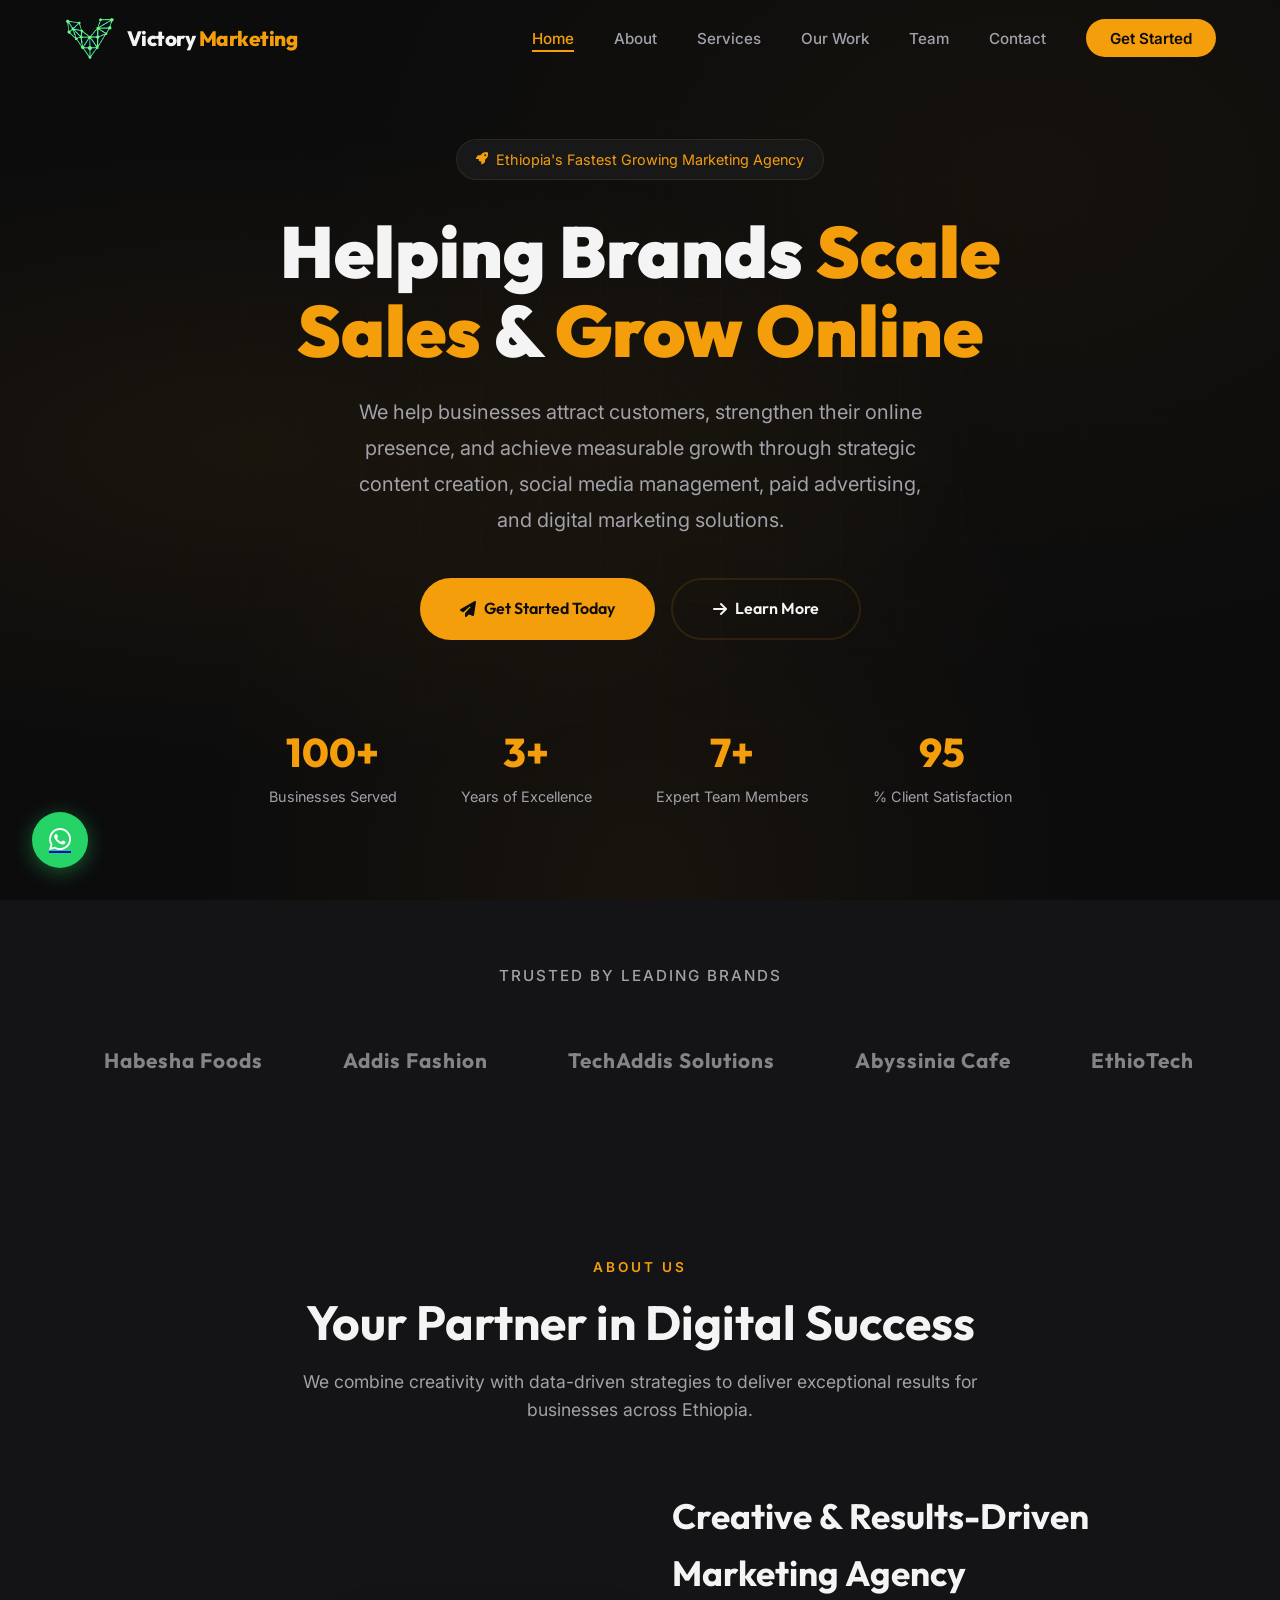
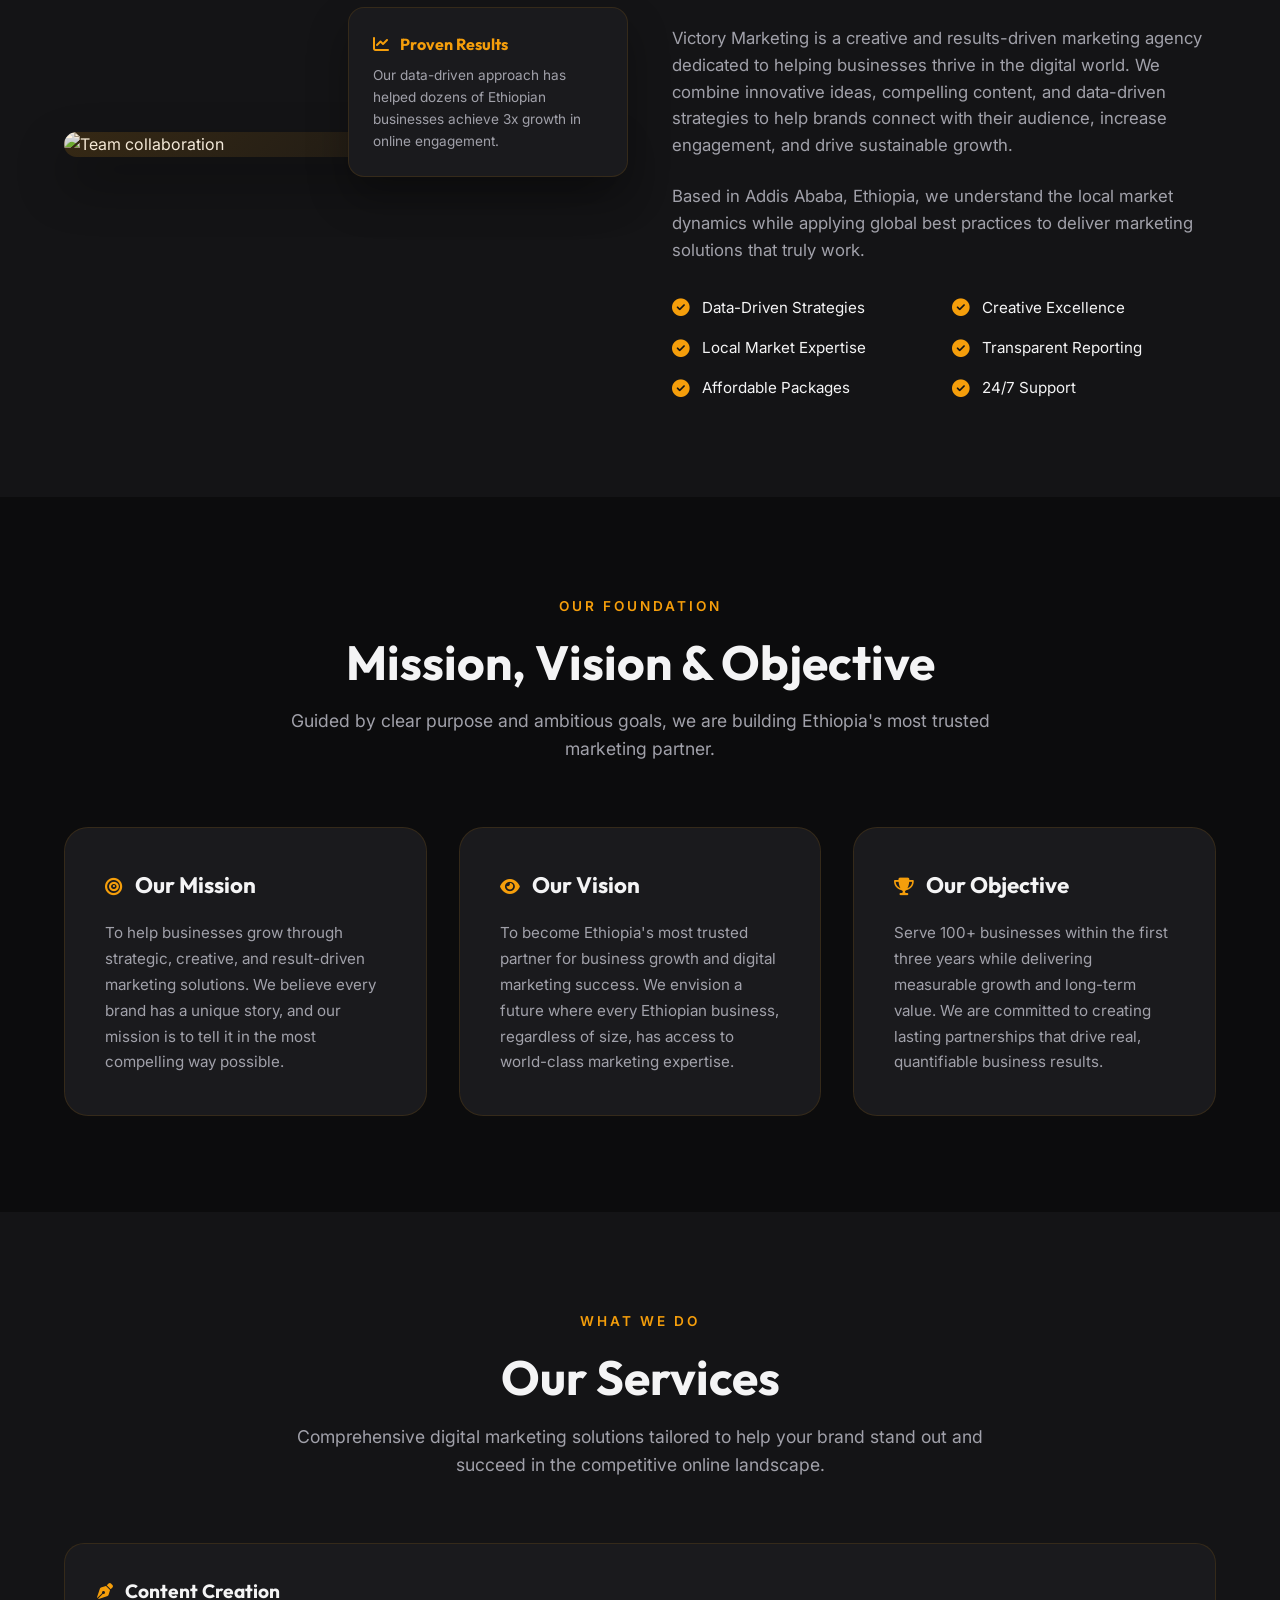
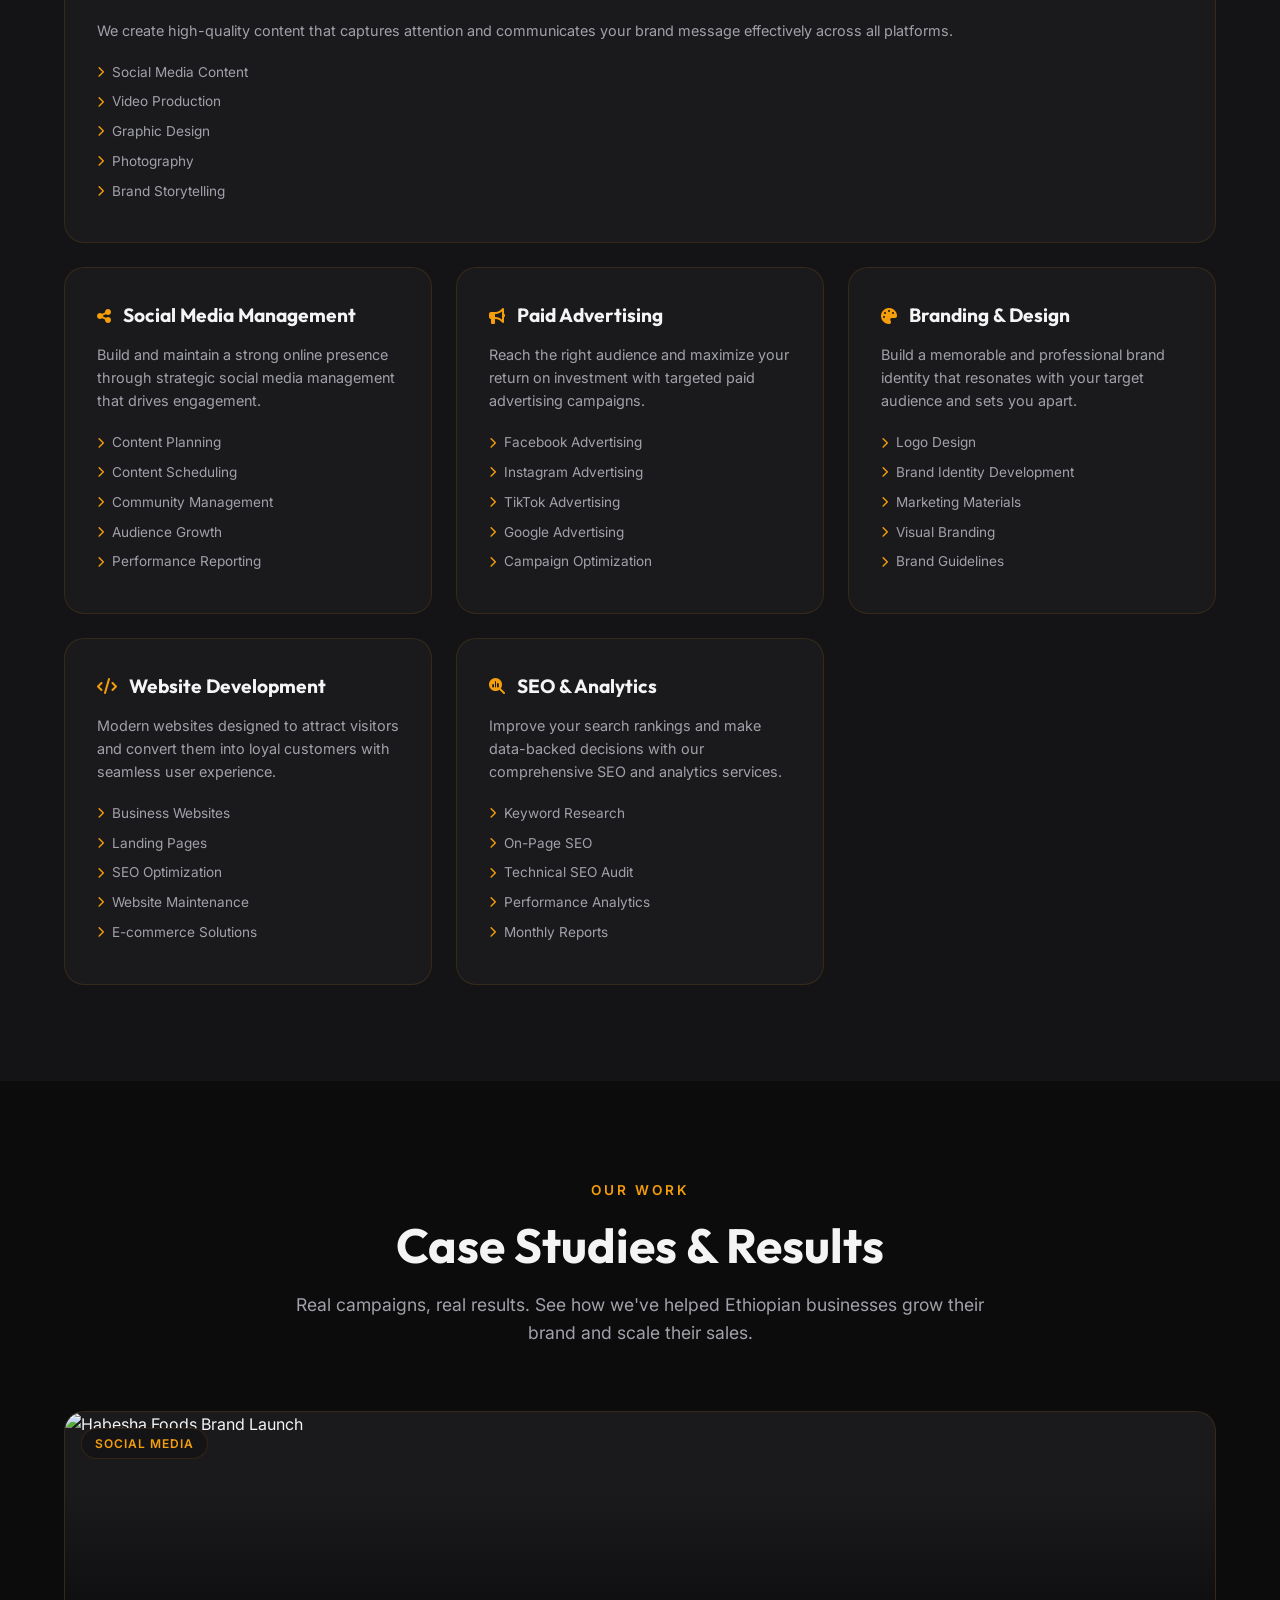
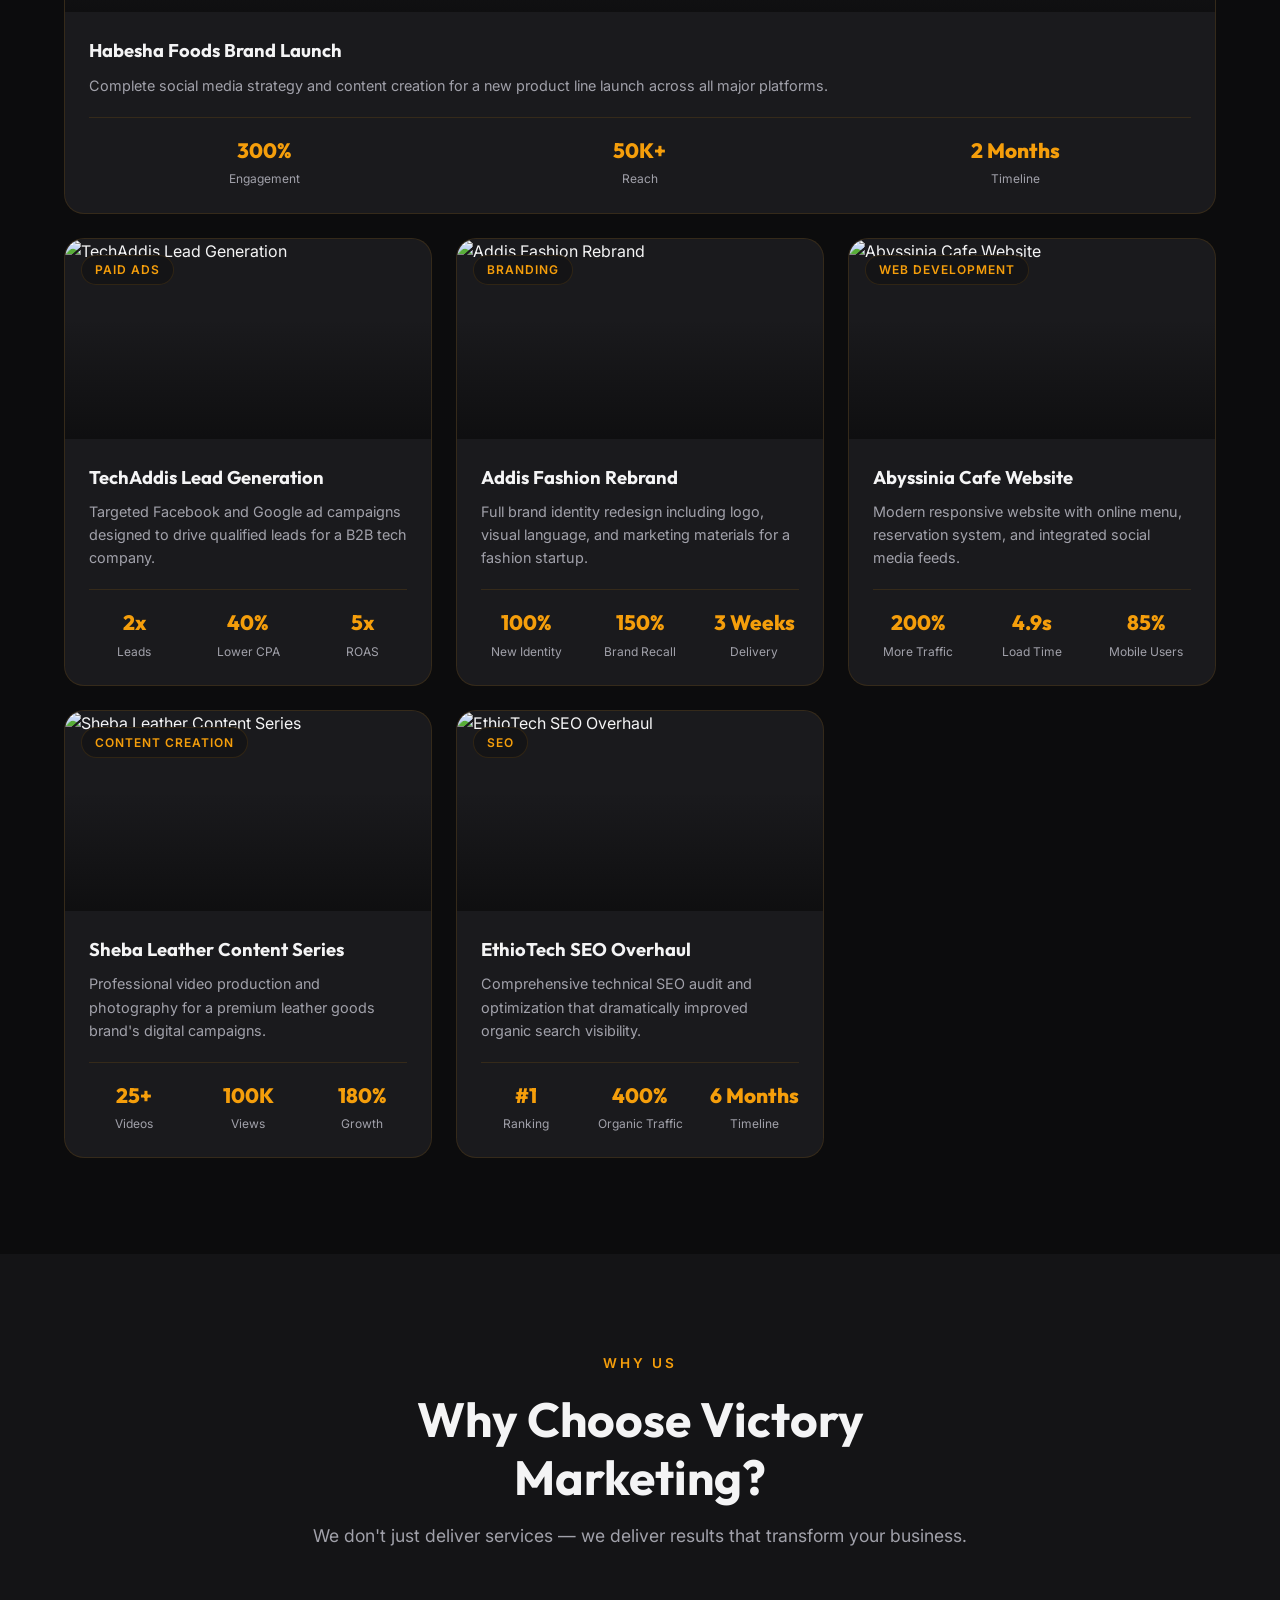
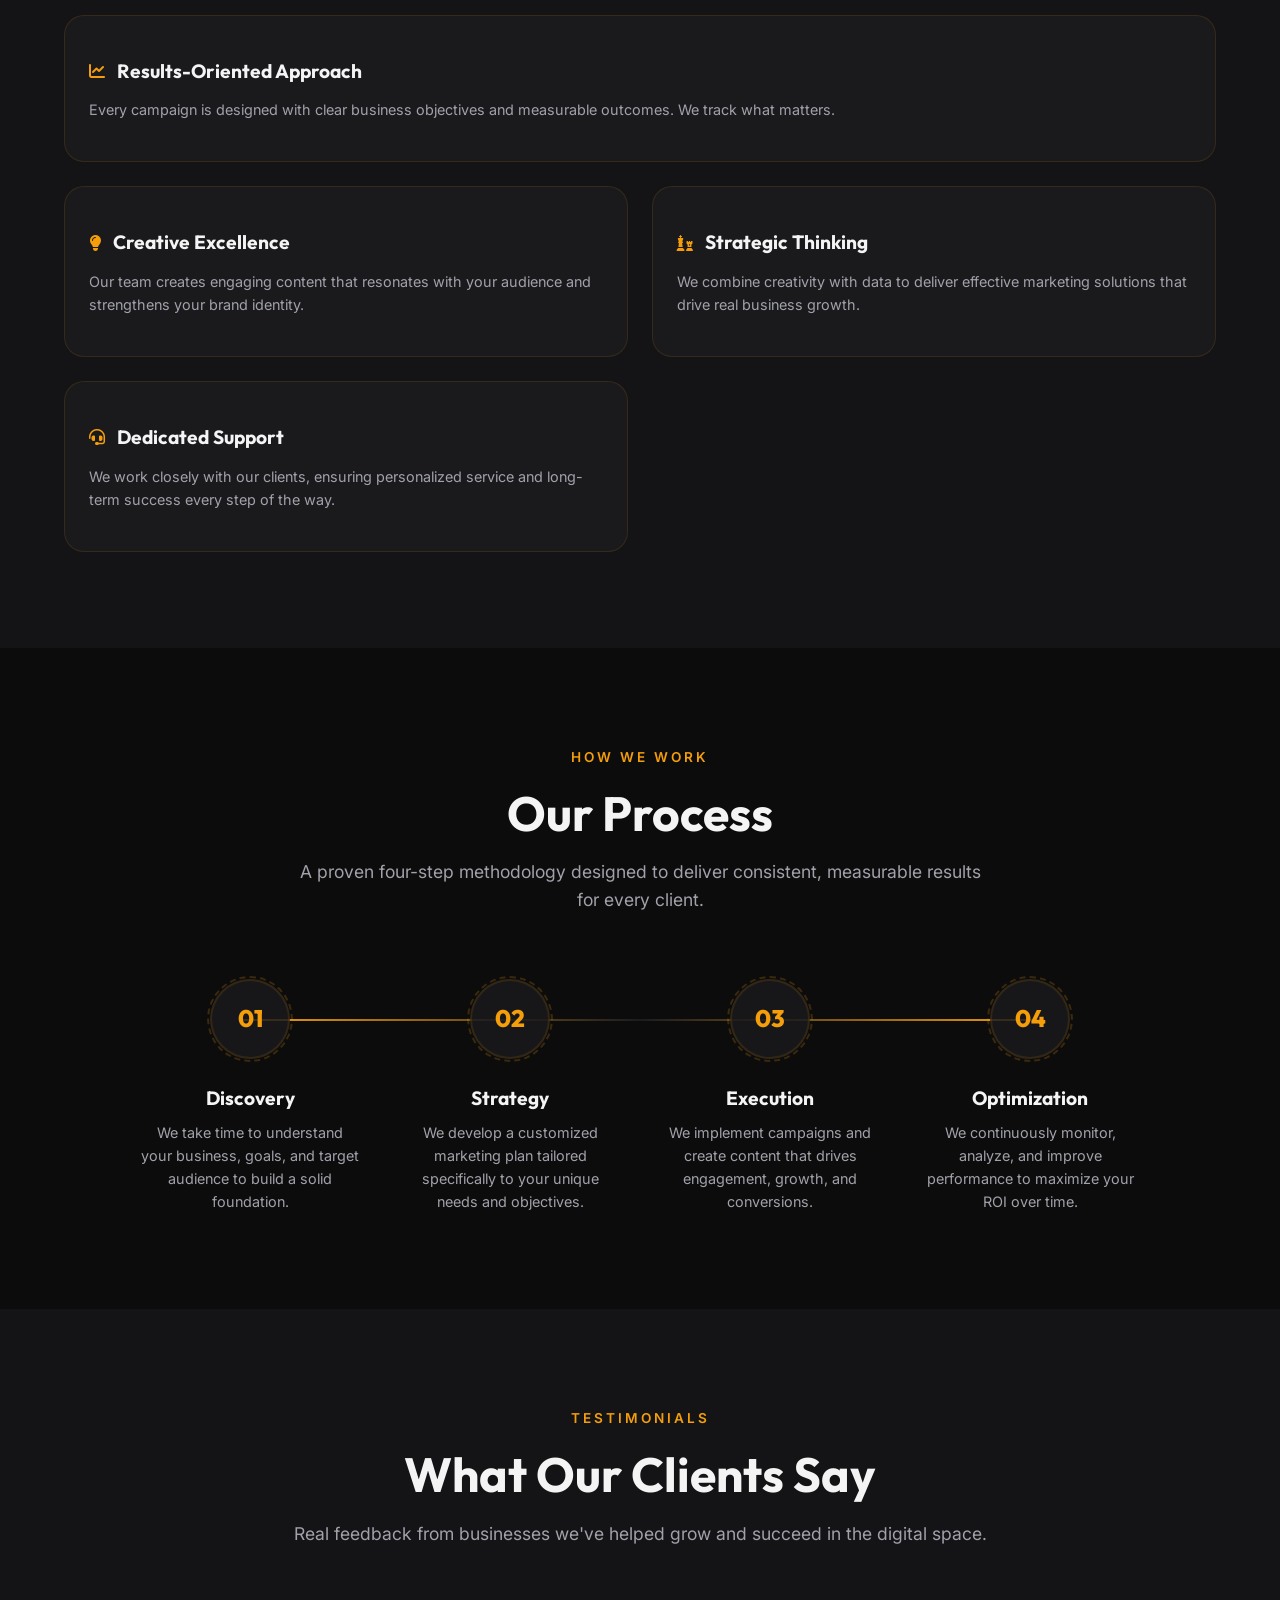
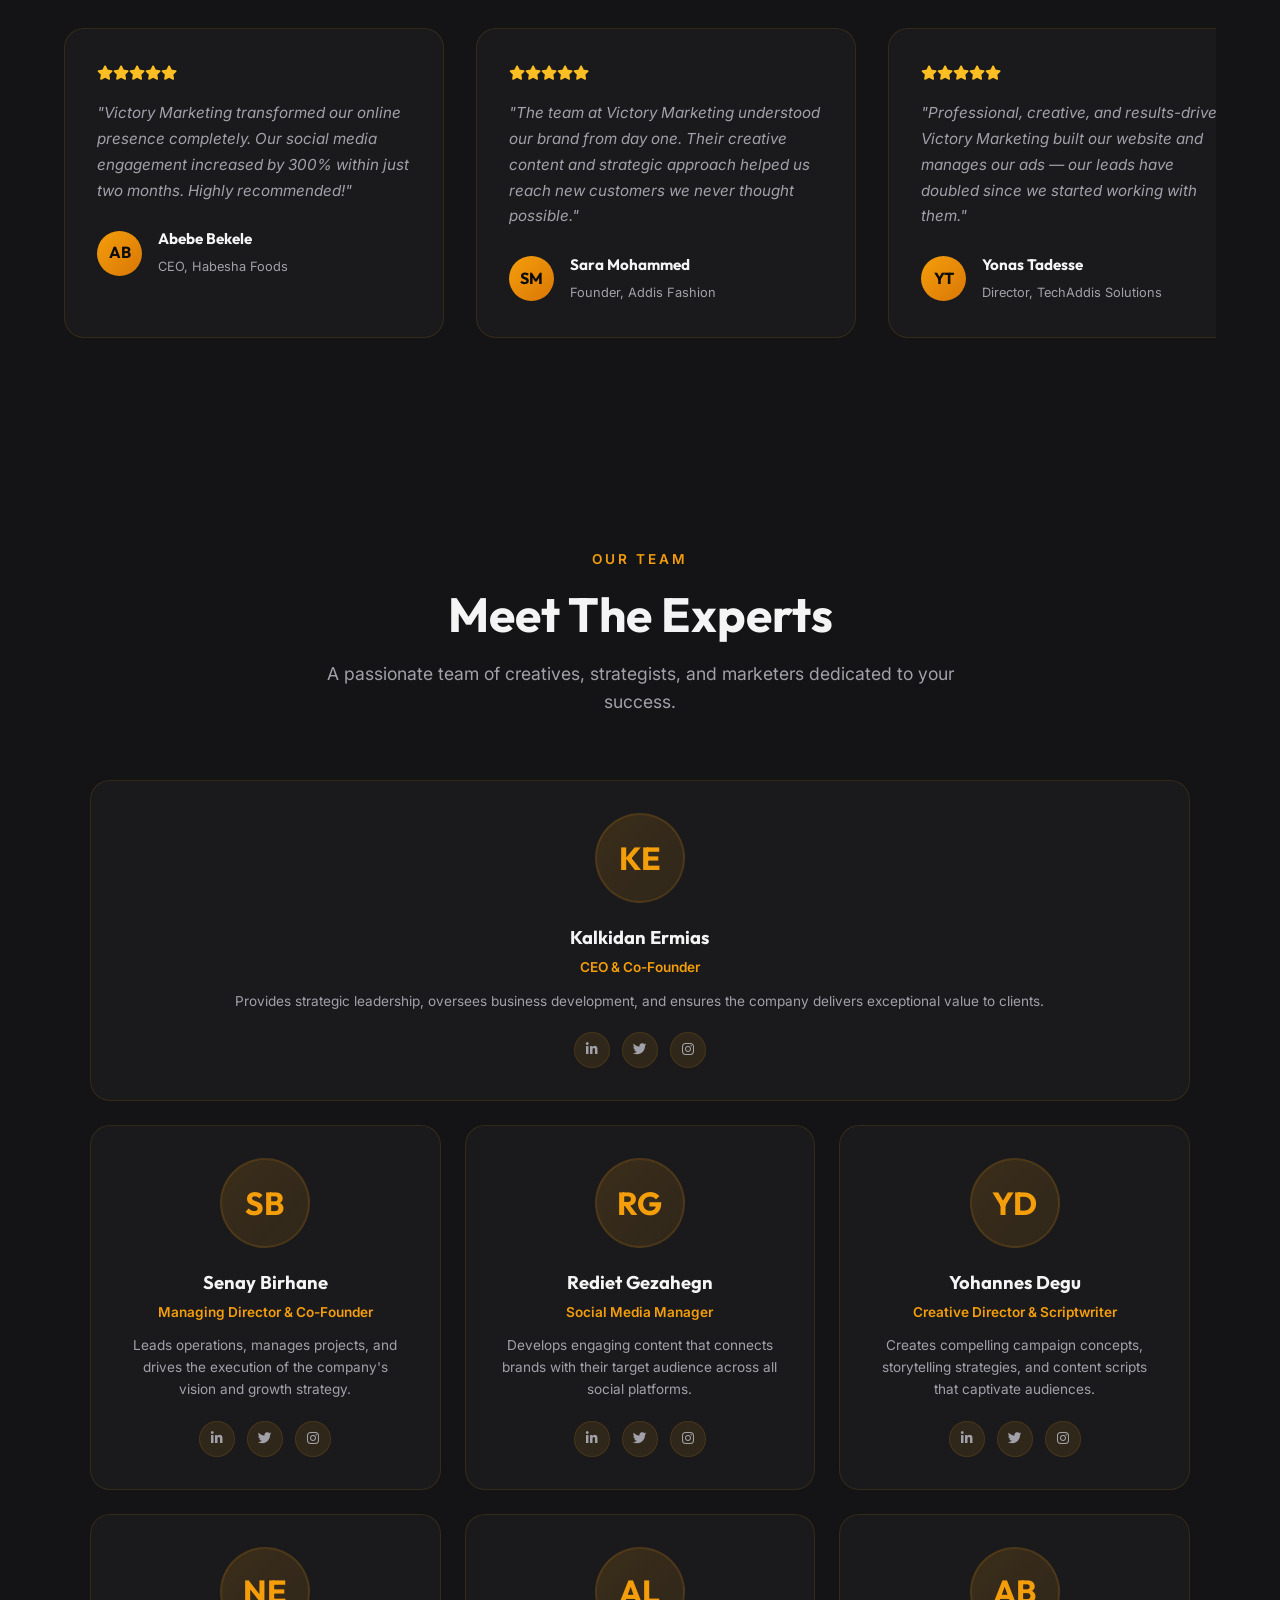
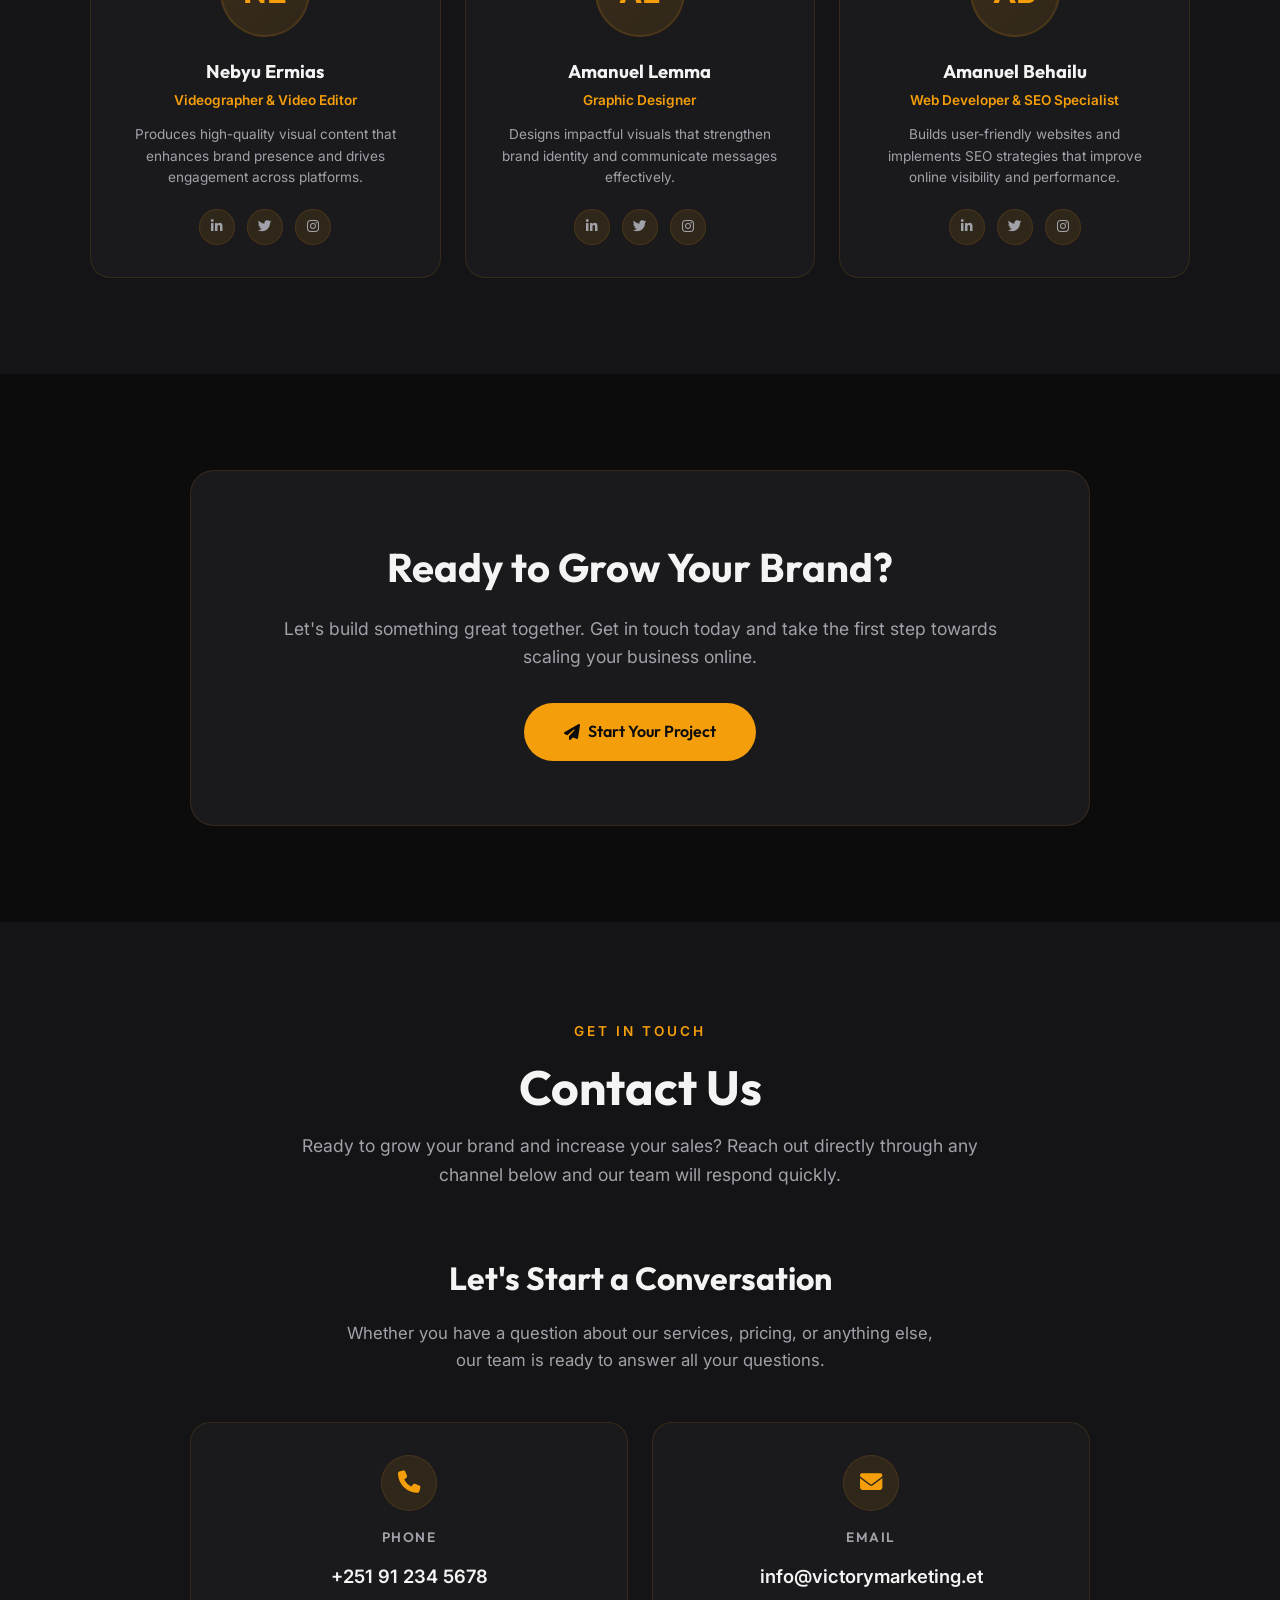
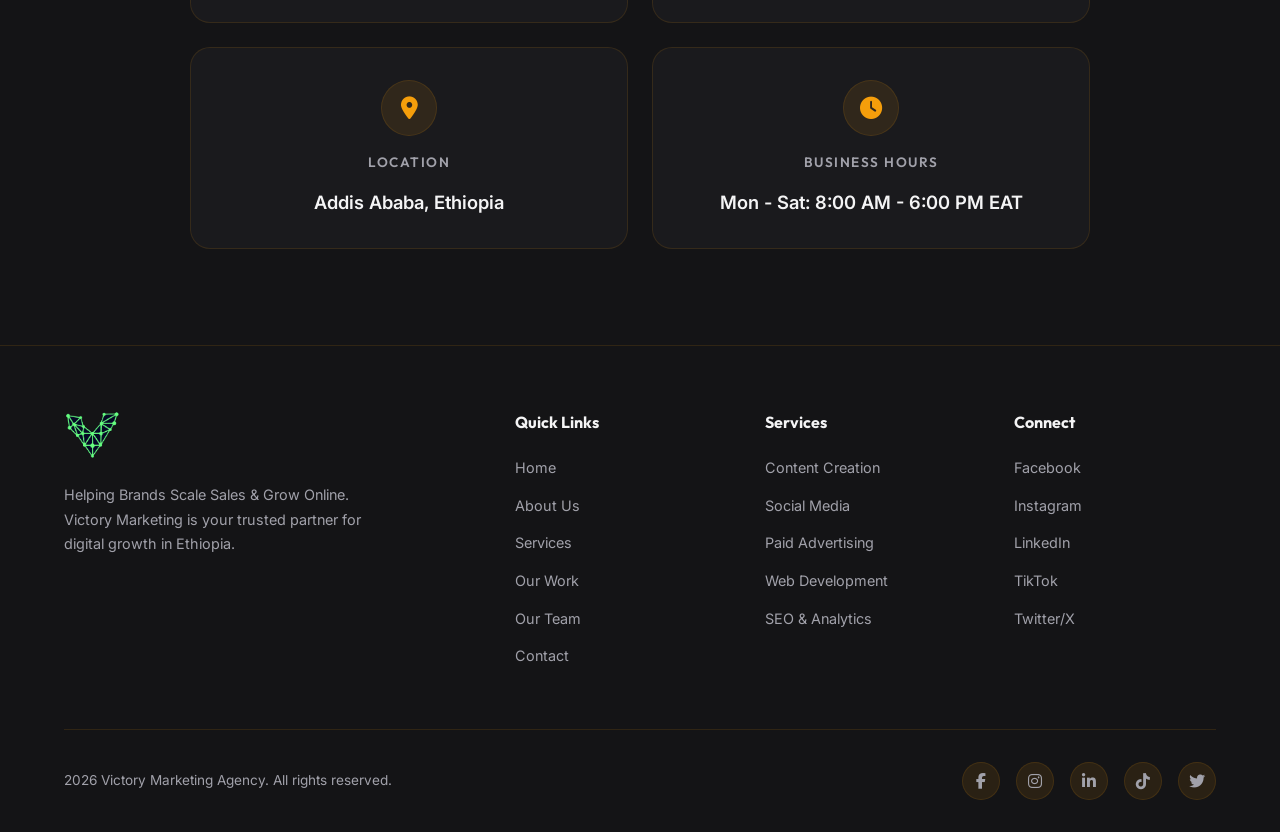
==== commit 42b0bae6: "Merge pull request #1 from Adoniyas7/v2-recolored V2 recolored" ====
--- a/index.html
+++ b/index.html
@@ -56,24 +56,22 @@
     <link rel="stylesheet" href="css/portfolio.css" />
     <link rel="stylesheet" href="css/whatsapp.css" />
     <link rel="stylesheet" href="css/responsive.css" />
+
+    <script>
+      document.documentElement.classList.add('js');
+    </script>
   </head>
   <body>
 
-    <!-- Loader (static, shows before JS loads) -->
-    <div class="loader" id="loader">
-      <div class="loader-content">
-        <img src="assets/images/logo.png" alt="V" class="loader-logo" />
-        <div class="loader-text">Victory Marketing</div>
-      </div>
-    </div>
+    <a href="#home" class="skip-link">Skip to main content</a>
 
     <!-- Navigation -->
-    <nav id="navbar">
+    <nav id="navbar" aria-label="Main navigation">
       <a href="#" class="nav-logo">
         <img src="assets/images/logo.png" alt="Victory Marketing Logo" />
         <span>Victory <span>Marketing</span></span>
       </a>
-      <ul class="nav-links" id="navLinks">
+      <ul class="nav-links" id="navLinks" aria-label="Navigation links">
         <li><a href="#home">Home</a></li>
         <li><a href="#about">About</a></li>
         <li><a href="#services">Services</a></li>
@@ -82,8 +80,14 @@
         <li><a href="#contact">Contact</a></li>
         <li><a href="#contact" class="nav-cta">Get Started</a></li>
       </ul>
-      <button class="mobile-menu-btn" id="mobileMenuBtn">
-        <i class="fas fa-bars"></i>
+      <button
+        class="mobile-menu-btn"
+        id="mobileMenuBtn"
+        aria-label="Toggle menu"
+        aria-expanded="false"
+        aria-controls="navLinks"
+      >
+        <i class="fas fa-bars" aria-hidden="true"></i>
       </button>
     </nav>
 
@@ -139,9 +143,6 @@
       <span class="whatsapp-tooltip">Chat with us</span>
     </a>
 
-    <!-- Vercel Web Analytics -->
-    <script defer src="https://cdn.vercel-insights.com/v1/script.js"></script>
-
     <!-- Main JavaScript Module -->
     <script type="module" src="js/main.js"></script>
   </body>
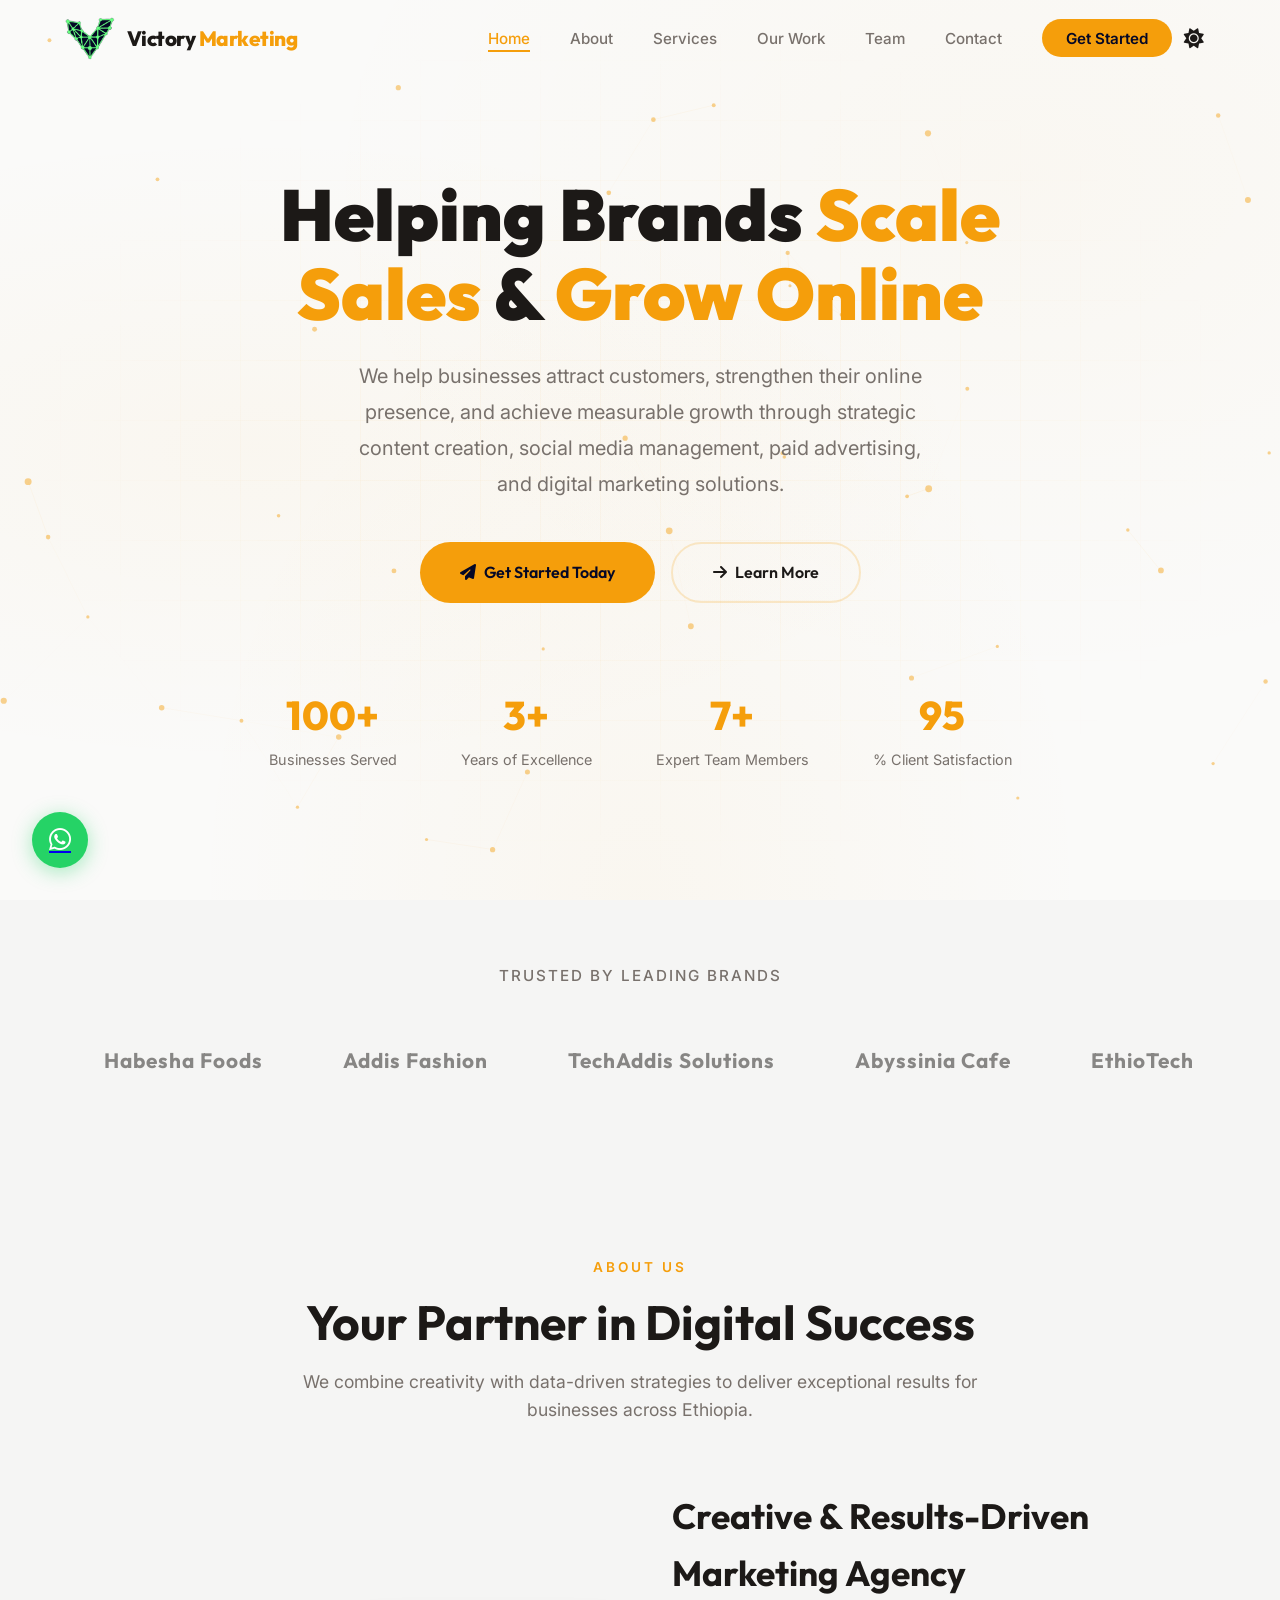
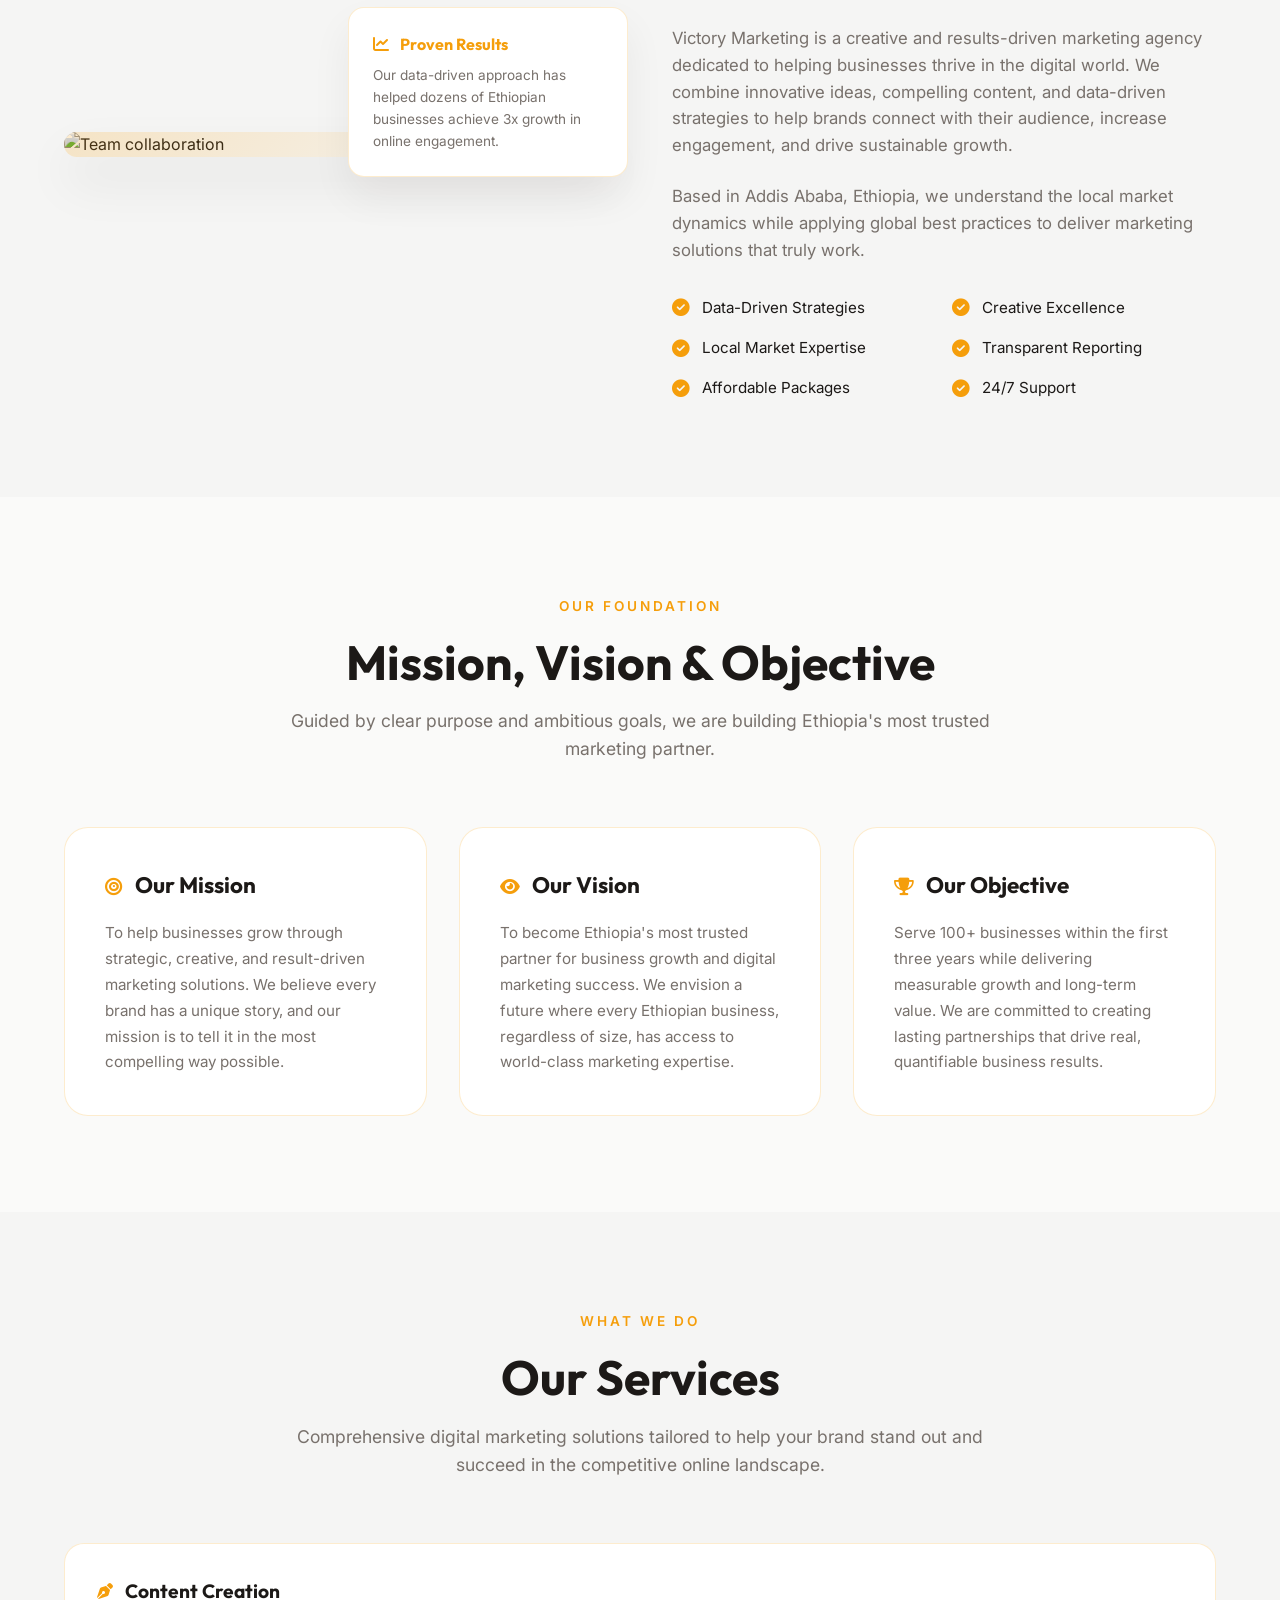
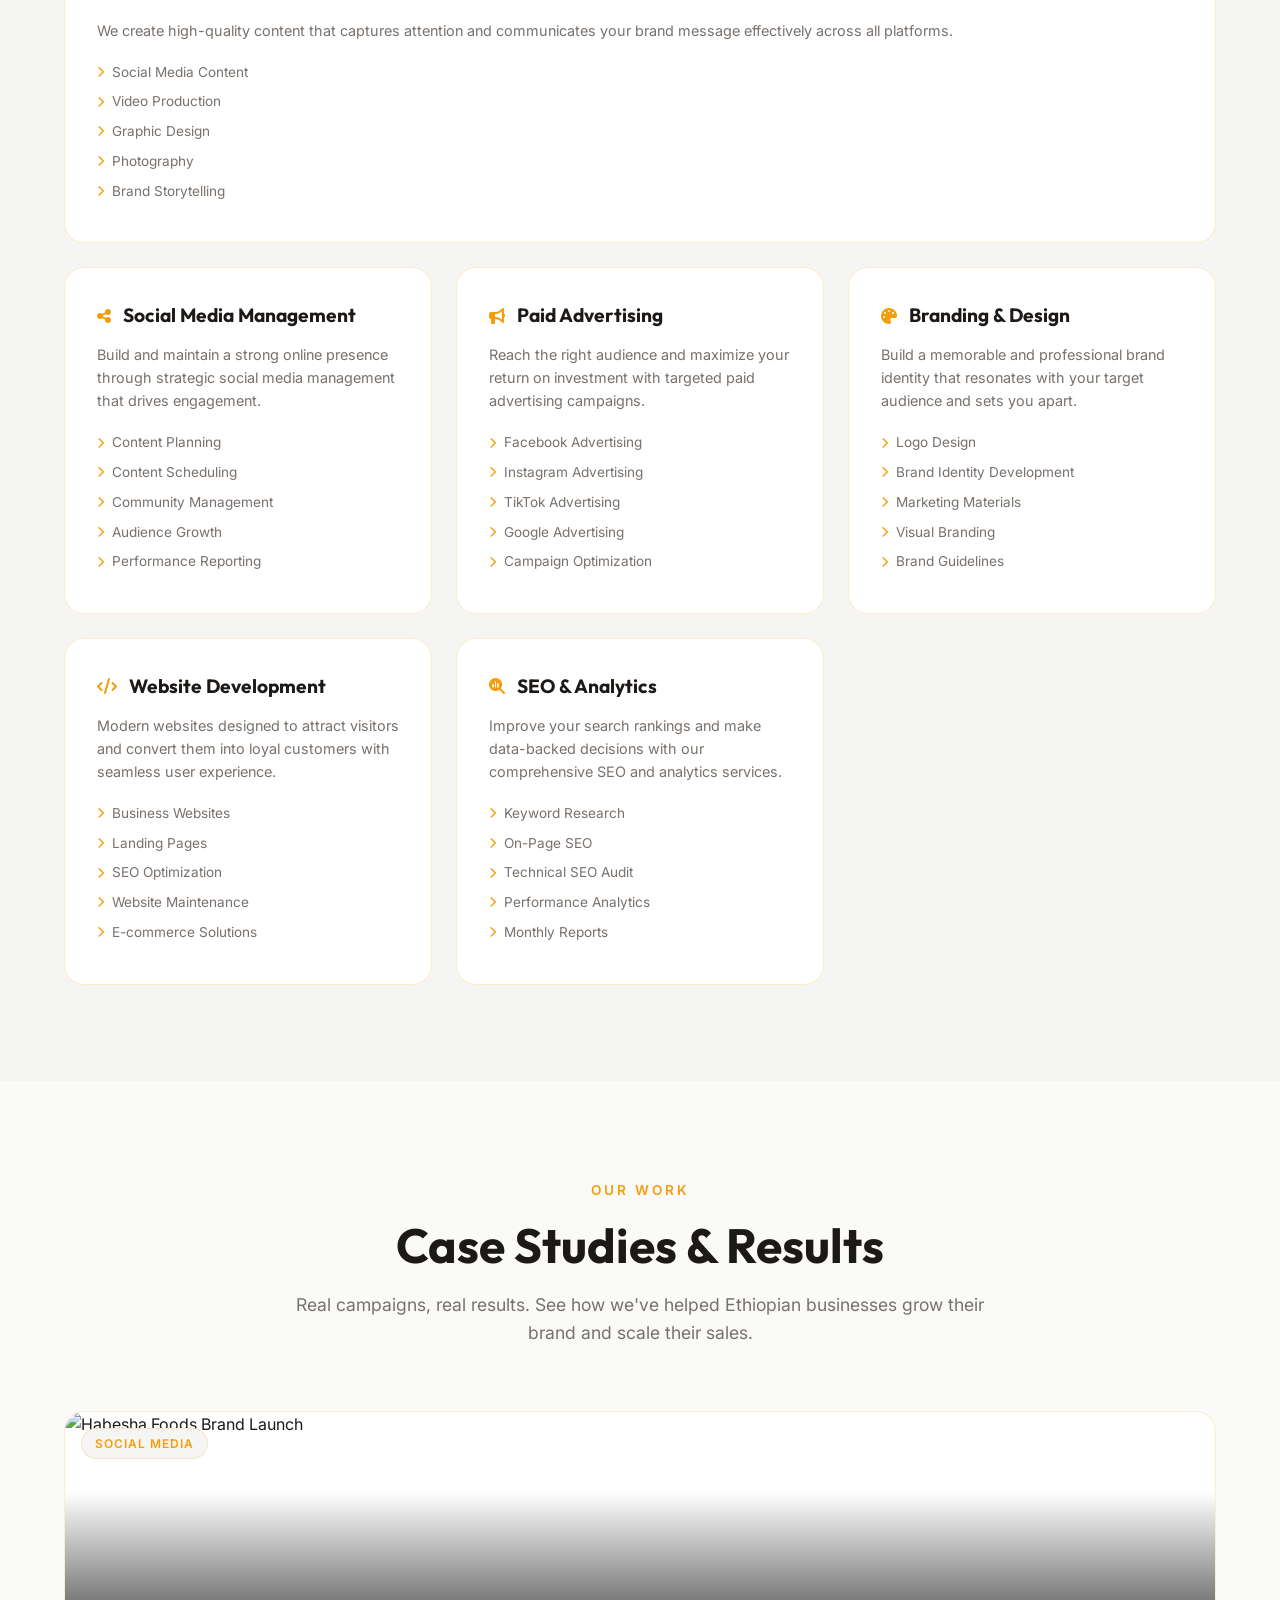
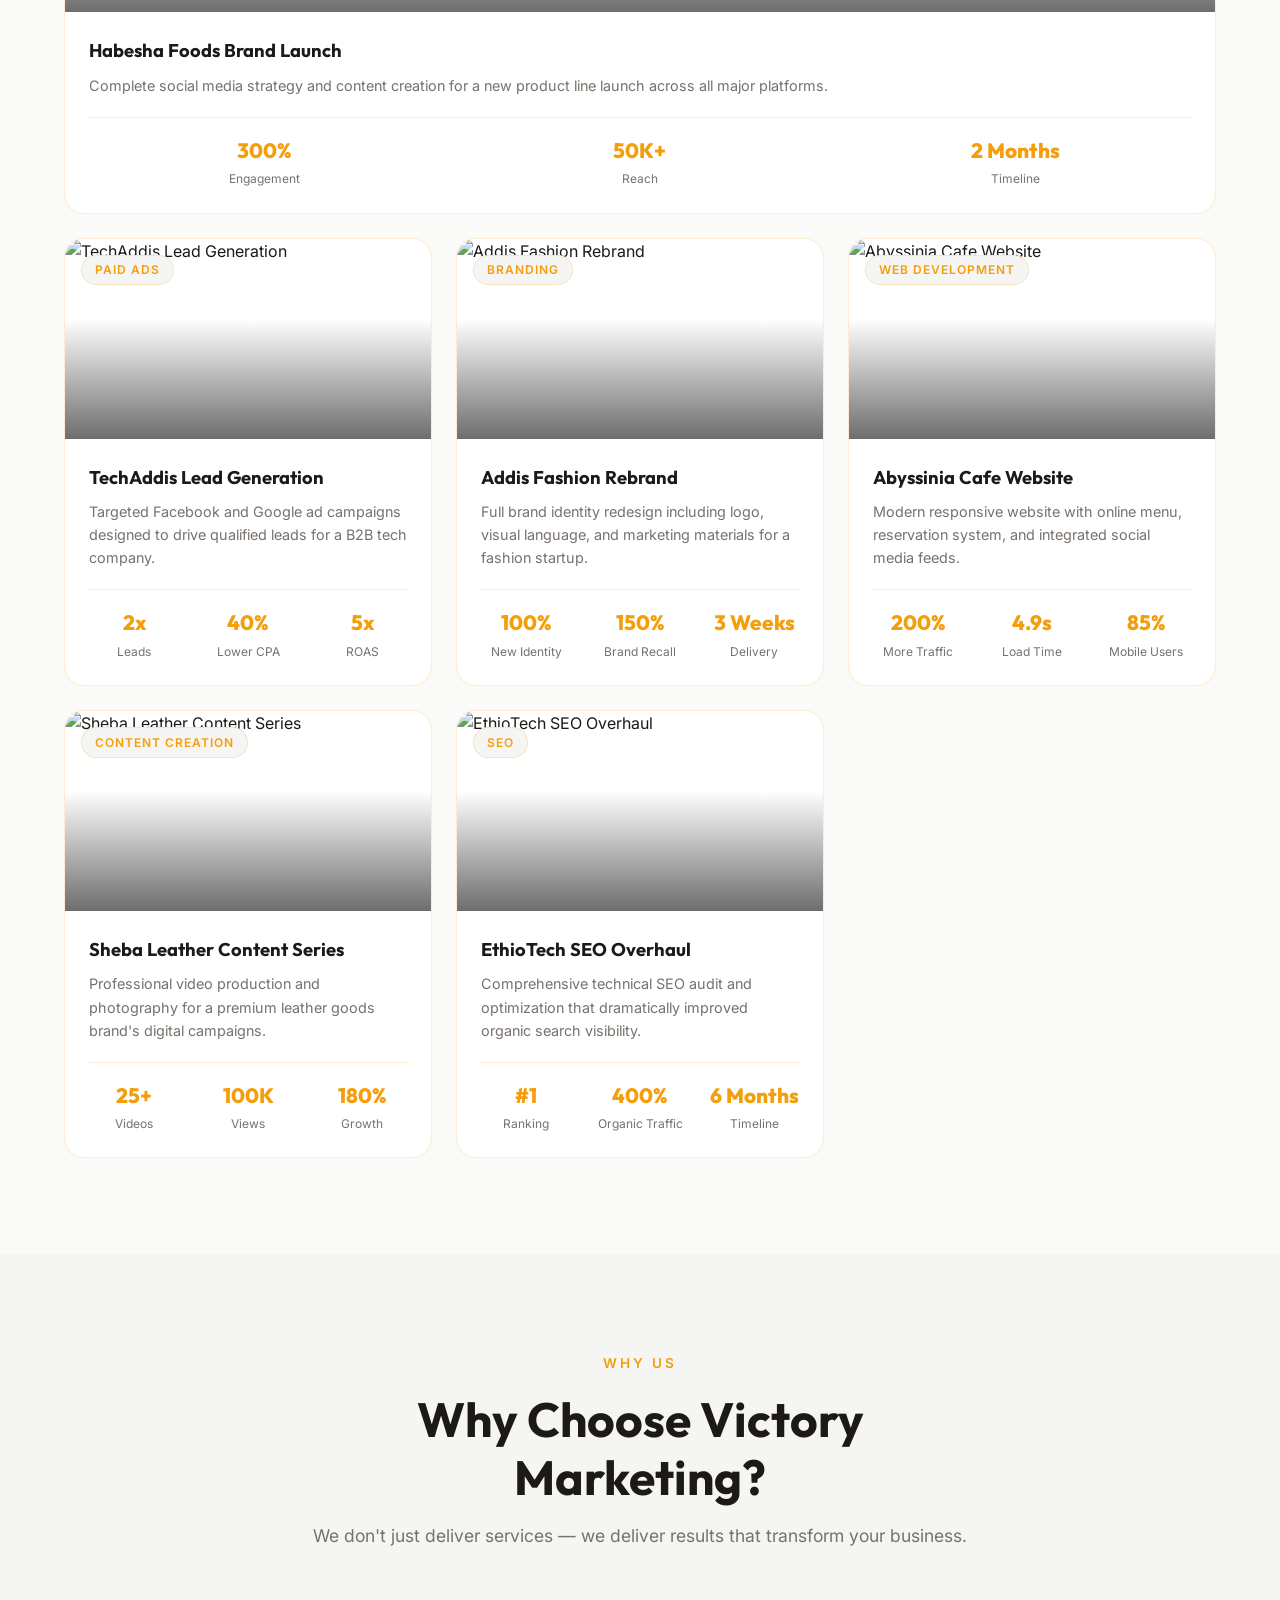
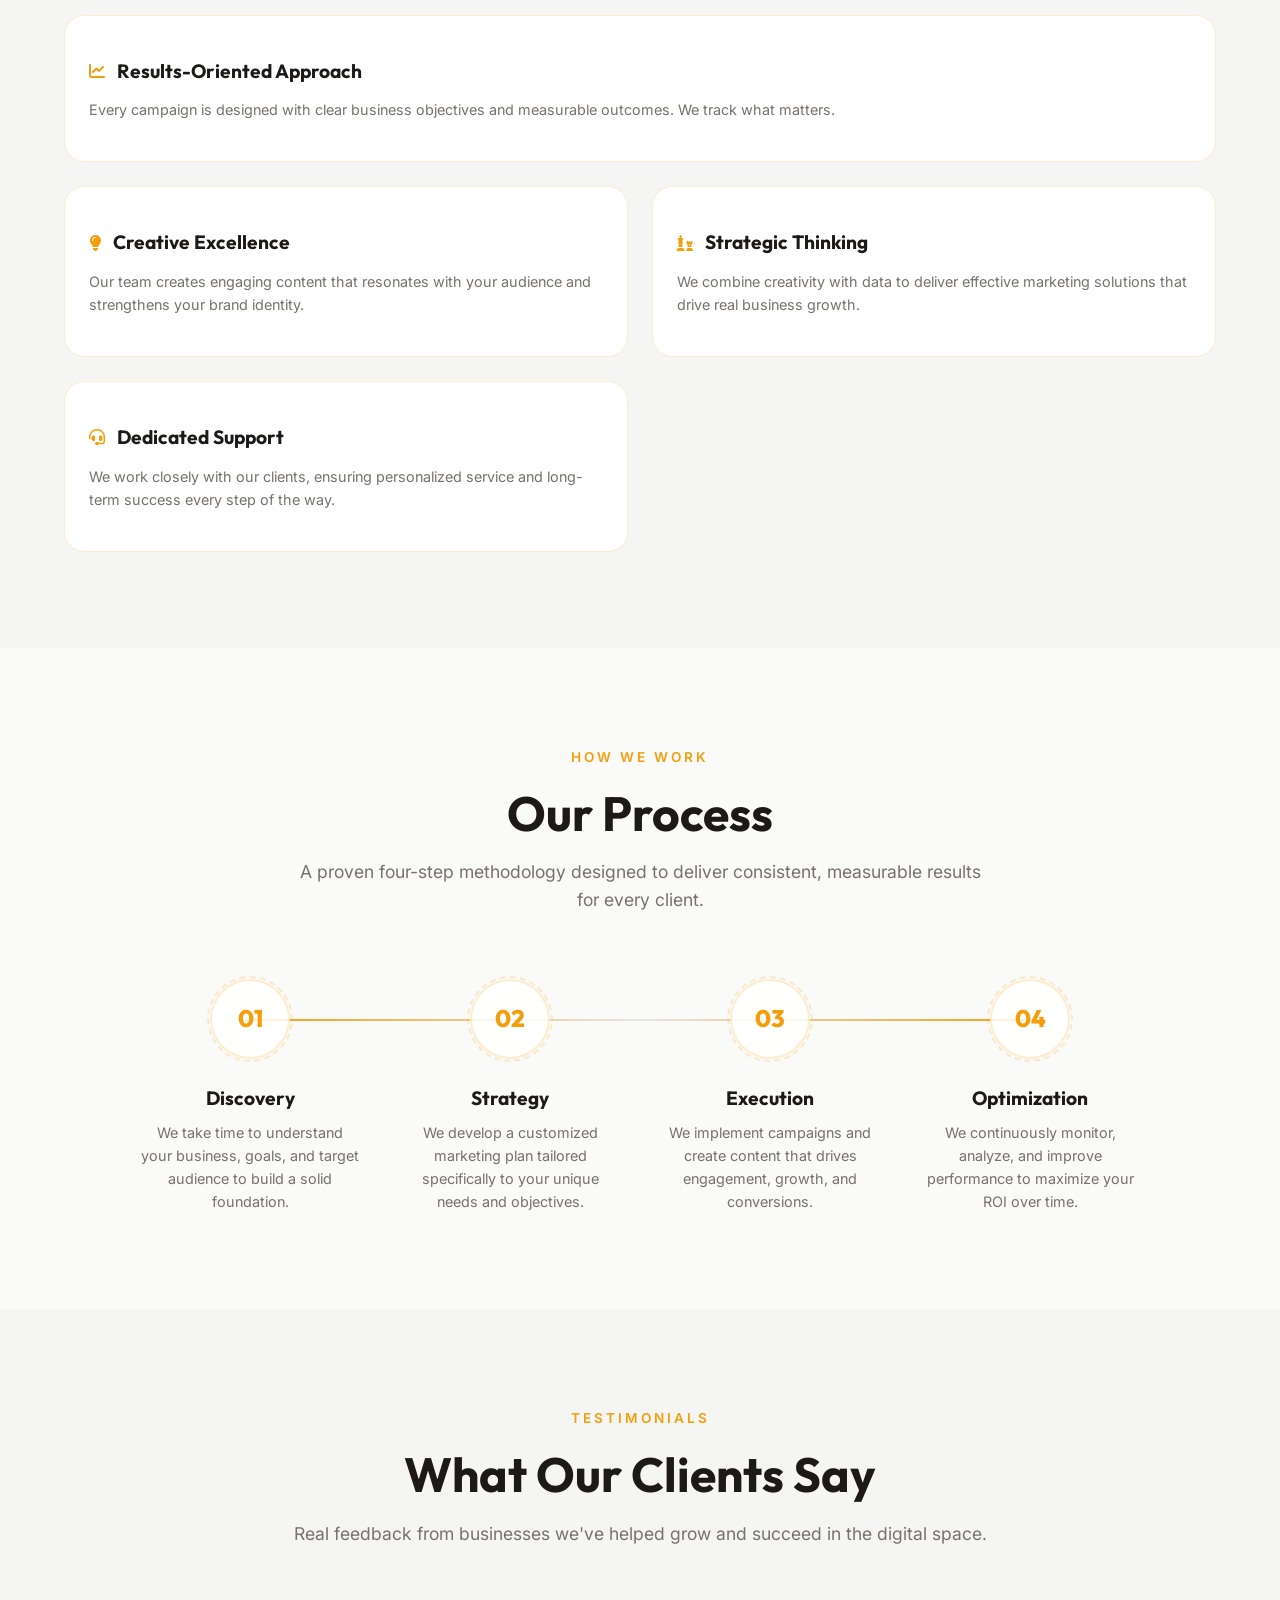
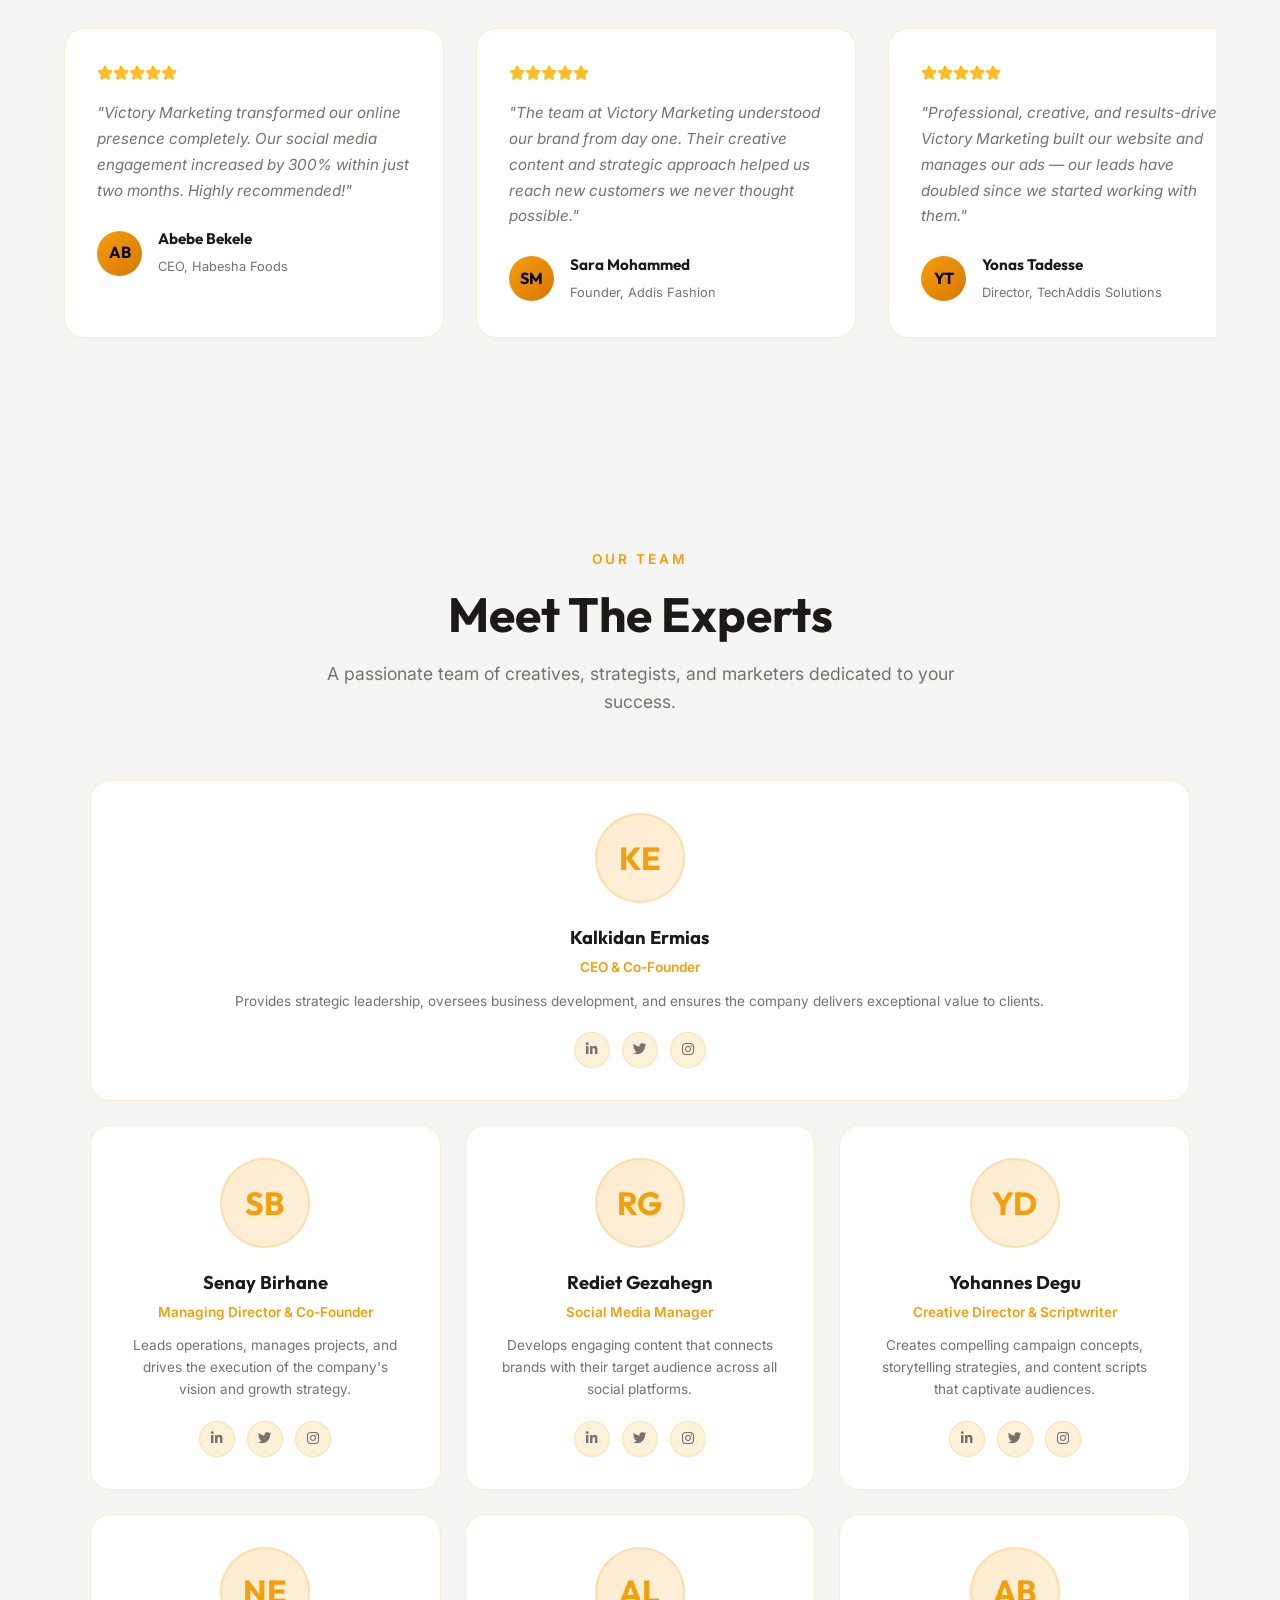
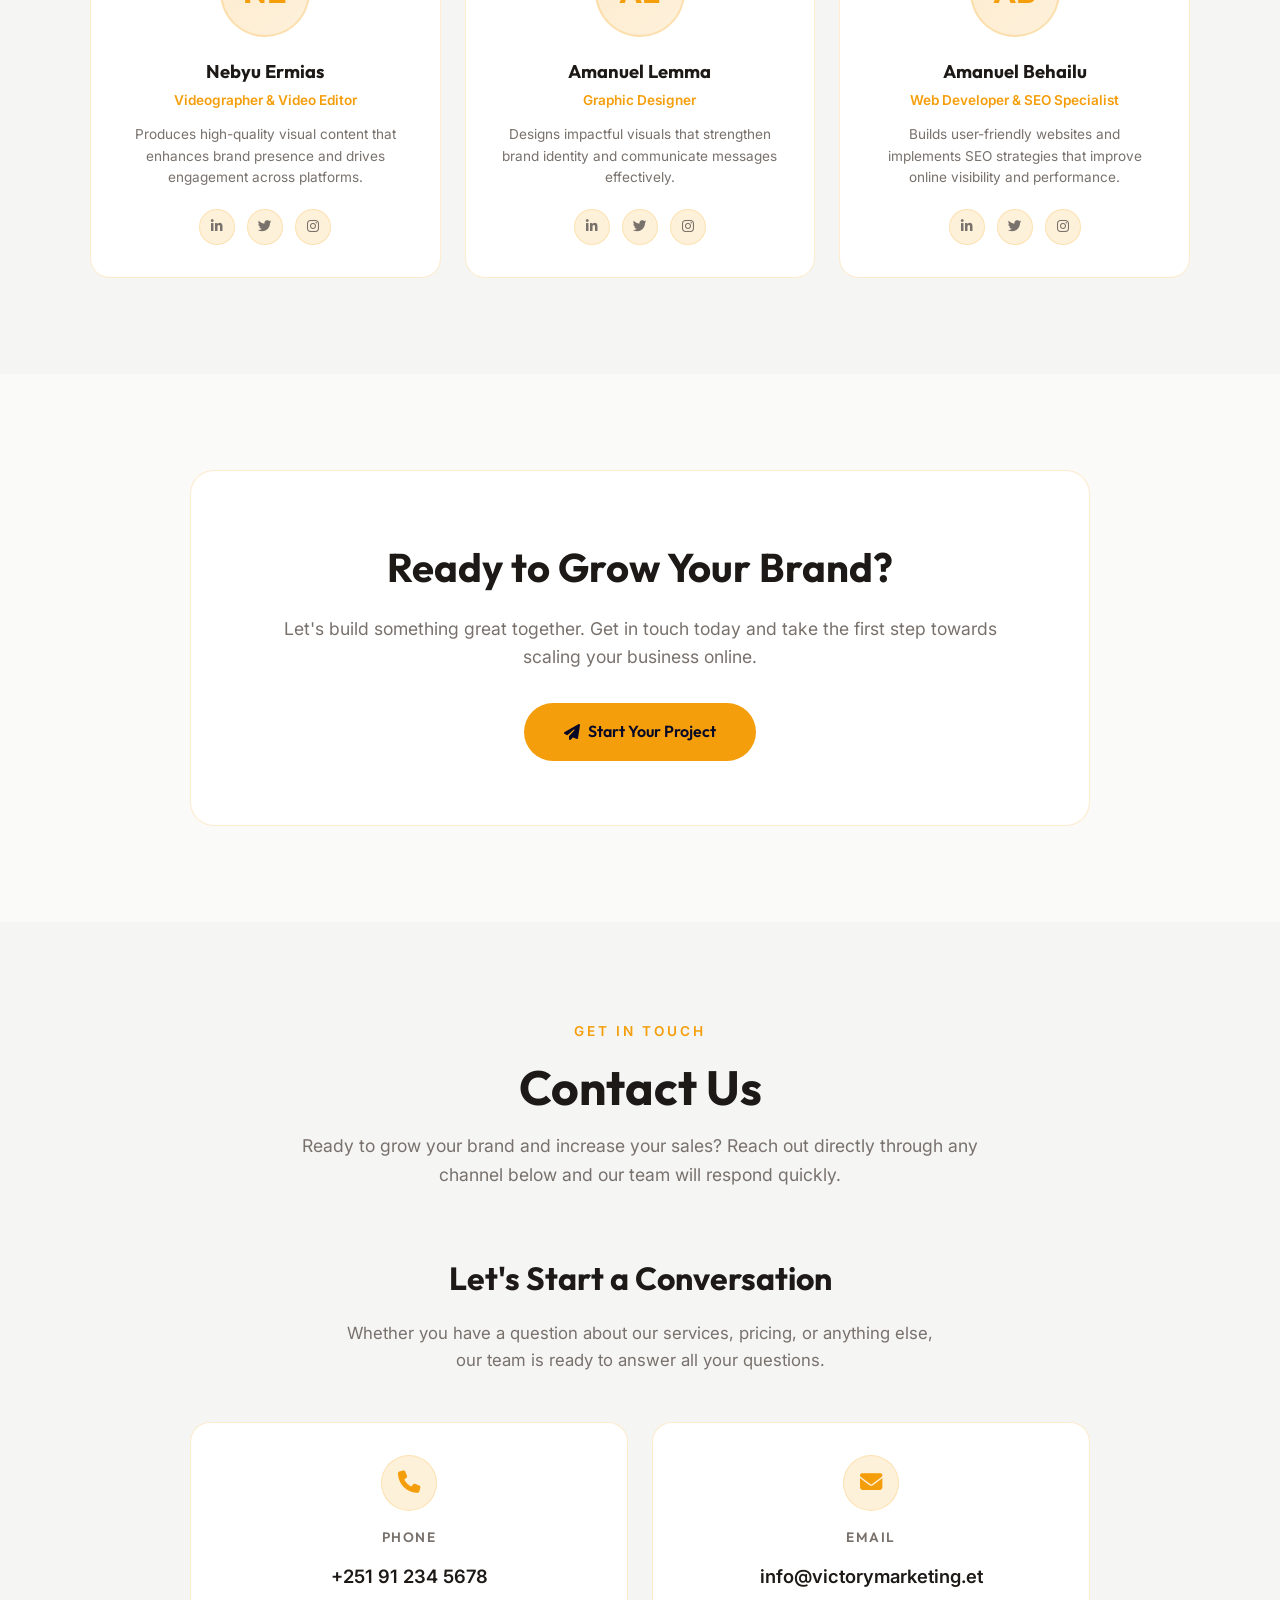
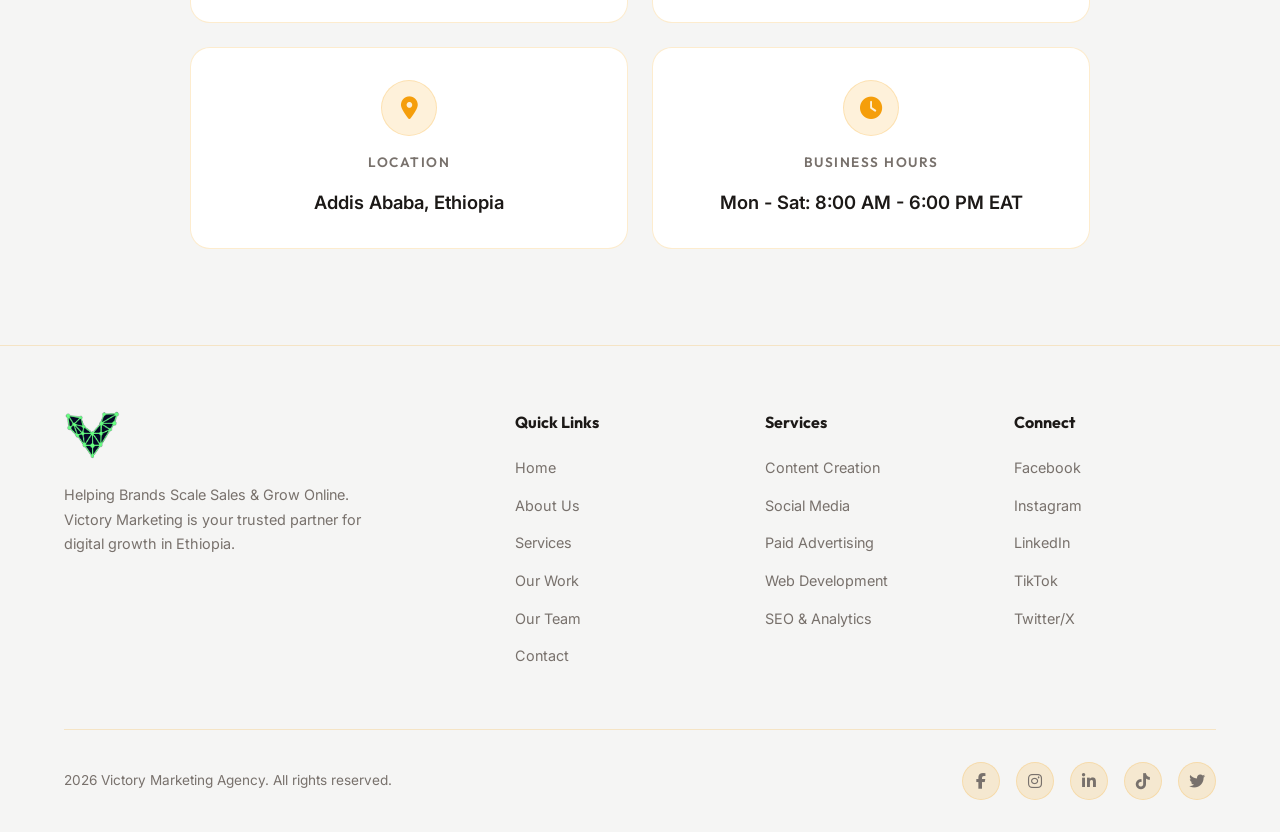
==== commit 5dd459d9: "fix: restore light/dark mode theme toggle button in nav Co-authored-by: CommandCodeBot <noreply@comm" ====
--- a/index.html
+++ b/index.html
@@ -58,7 +58,14 @@
     <link rel="stylesheet" href="css/responsive.css" />
 
     <script>
-      document.documentElement.classList.add('js');
+      (function () {
+        const stored = localStorage.getItem('theme');
+        const prefersLight = window.matchMedia('(prefers-color-scheme: light)').matches;
+        if (stored === 'light' || (!stored && prefersLight)) {
+          document.documentElement.setAttribute('data-theme', 'light');
+        }
+        document.documentElement.classList.add('js');
+      })();
     </script>
   </head>
   <body>
@@ -88,6 +95,9 @@
         aria-controls="navLinks"
       >
         <i class="fas fa-bars" aria-hidden="true"></i>
+      </button>
+      <button class="theme-toggle" id="themeToggle" aria-label="Switch to light mode">
+        <i class="fas fa-moon" aria-hidden="true"></i>
       </button>
     </nav>
 
--- a/css/navigation.css
+++ b/css/navigation.css
@@ -22,6 +22,7 @@
   align-items: center;
   gap: 0.75rem;
   text-decoration: none;
+  margin-right: auto;
 }
 
 .nav-logo img {
--- a/css/hero.css
+++ b/css/hero.css
@@ -7,6 +7,15 @@
   position: relative;
   padding: 8rem 5% 5rem;
   overflow: hidden;
+}
+
+.hero-particles {
+  position: absolute;
+  inset: 0;
+  z-index: 1;
+  pointer-events: none;
+  width: 100%;
+  height: 100%;
 }
 
 .hero-bg {
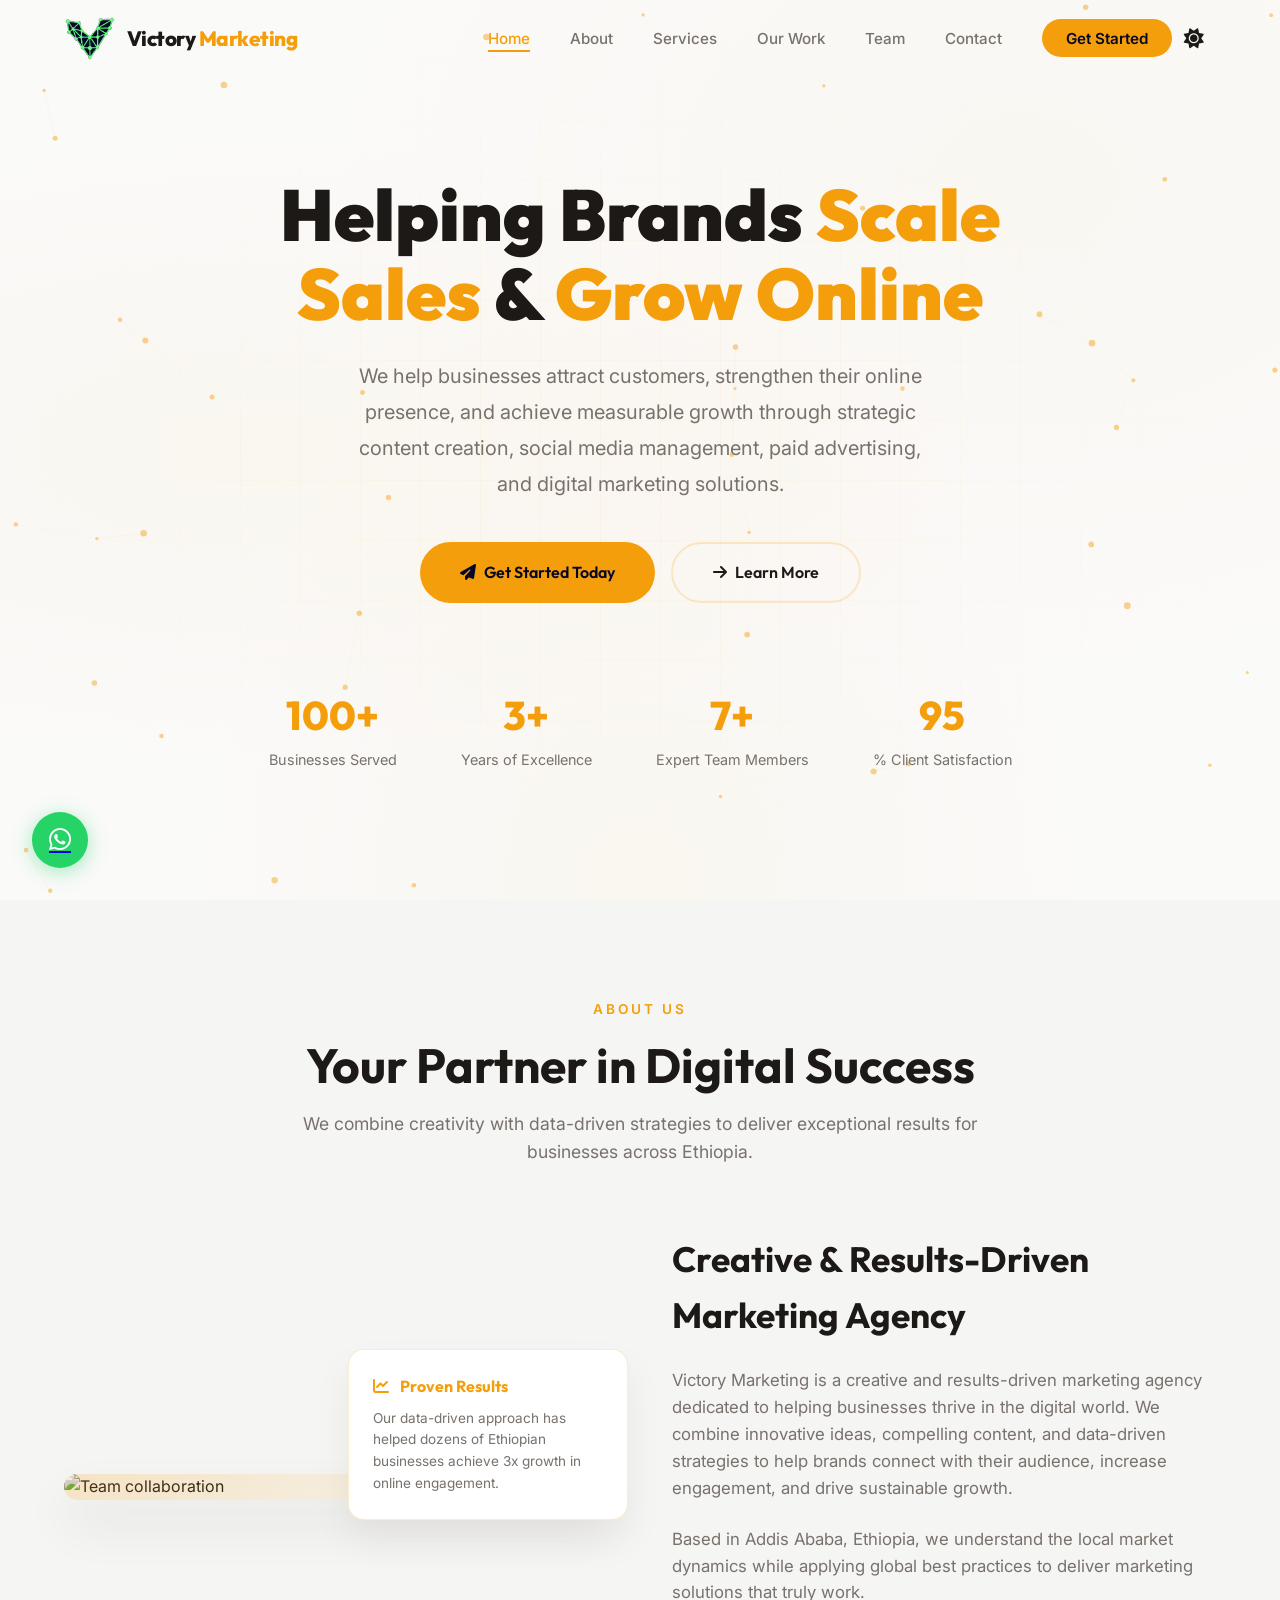
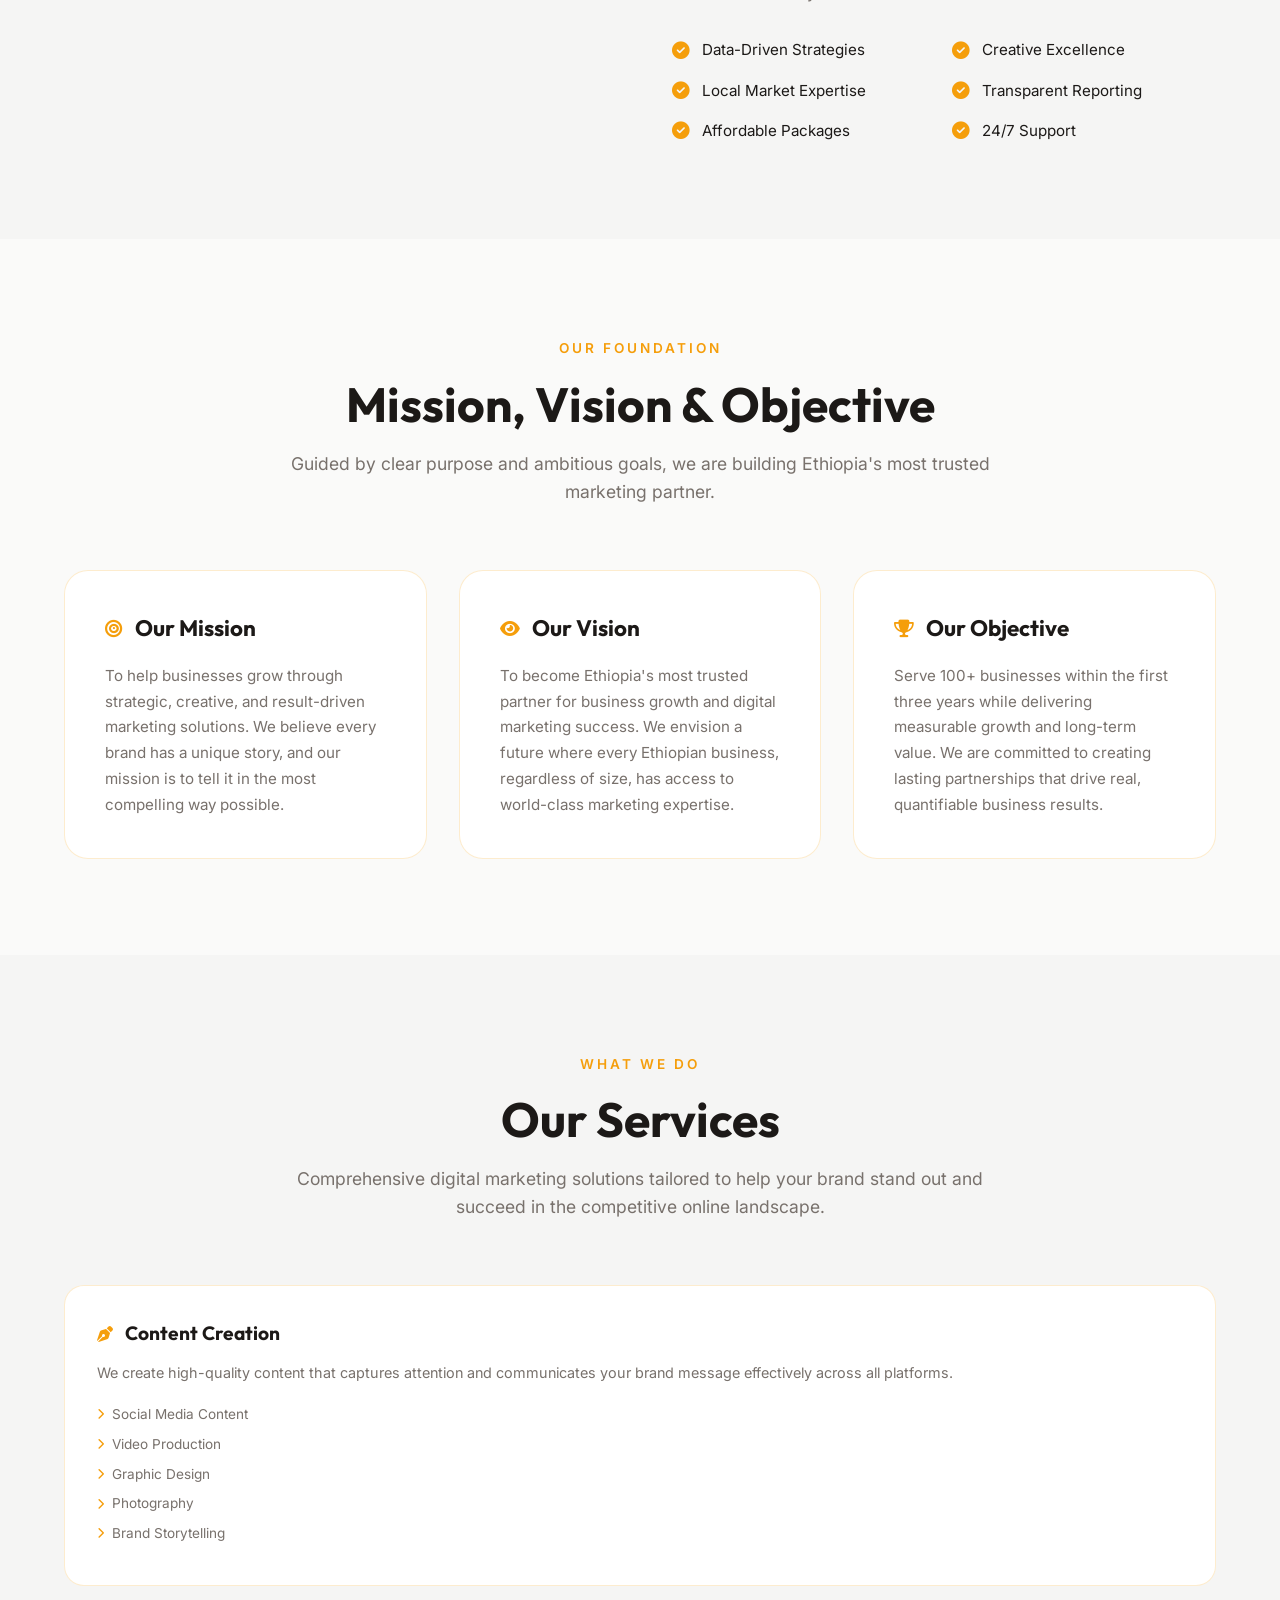
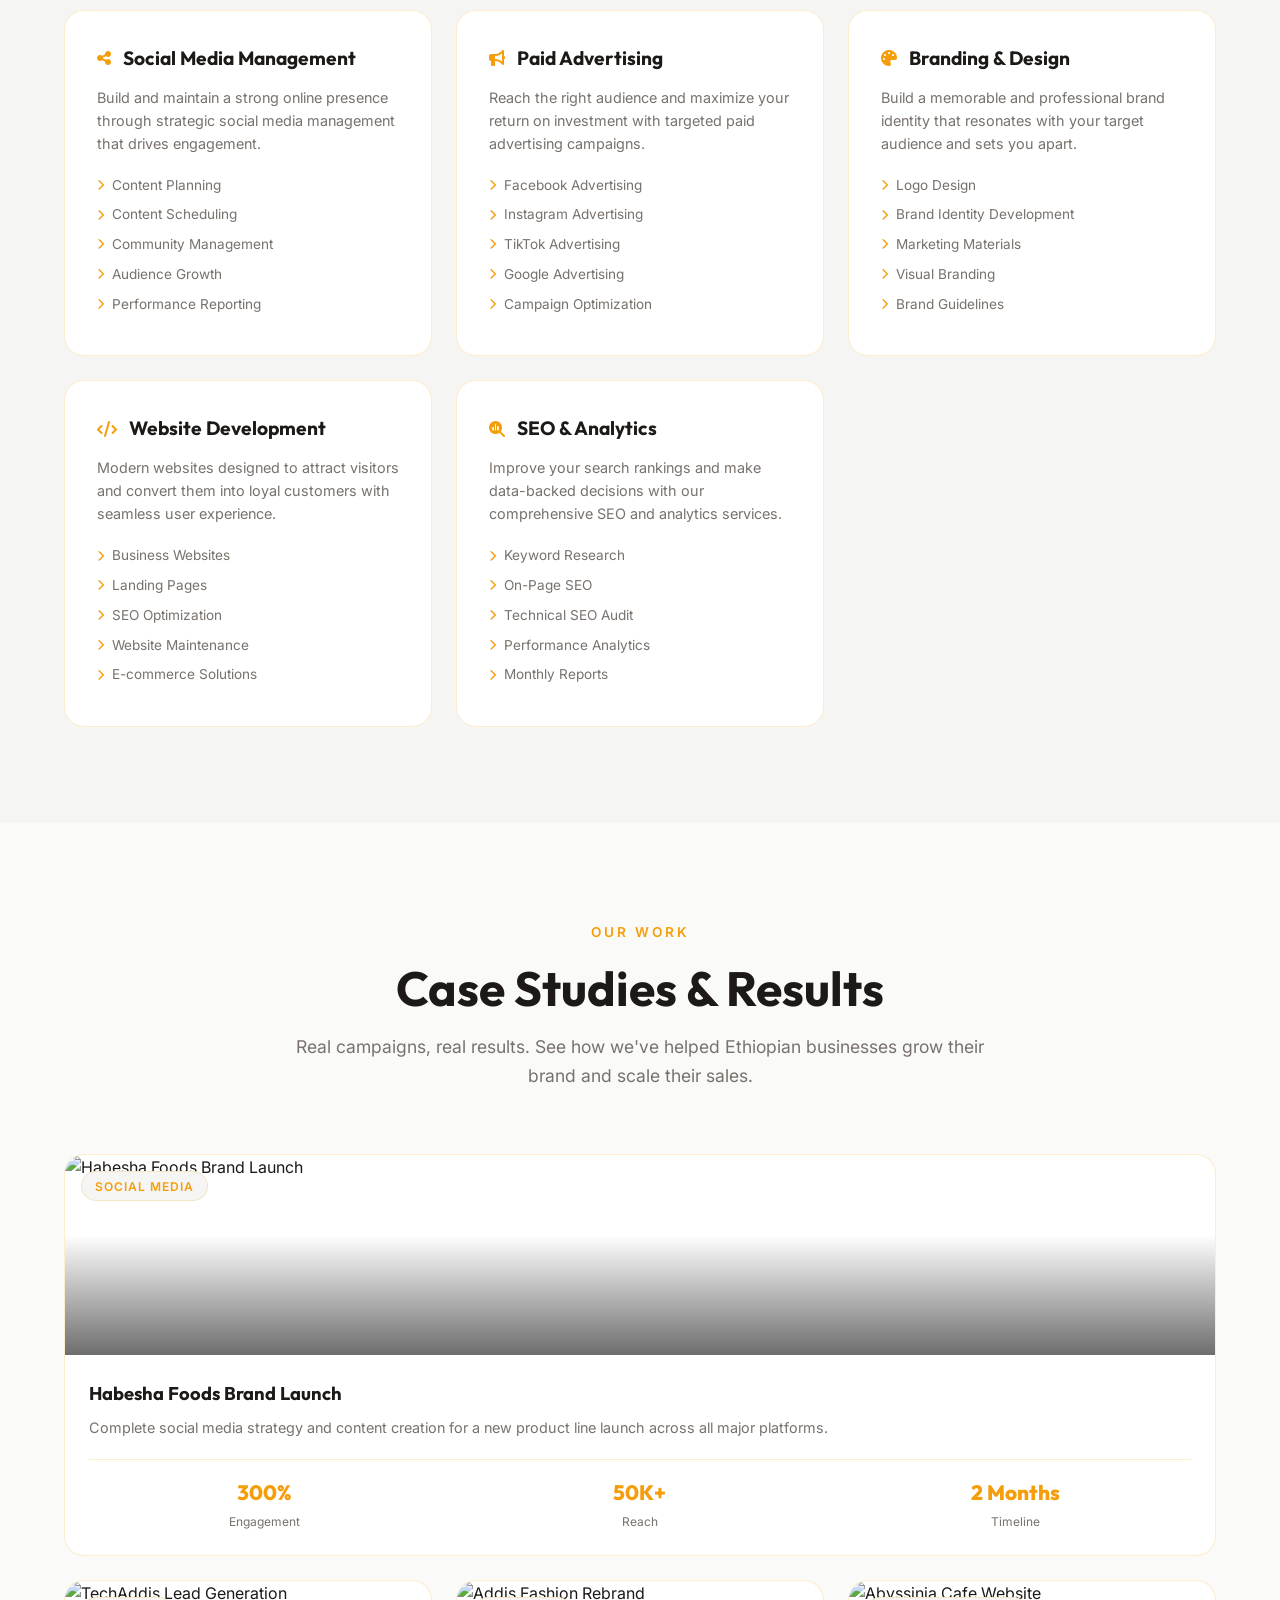
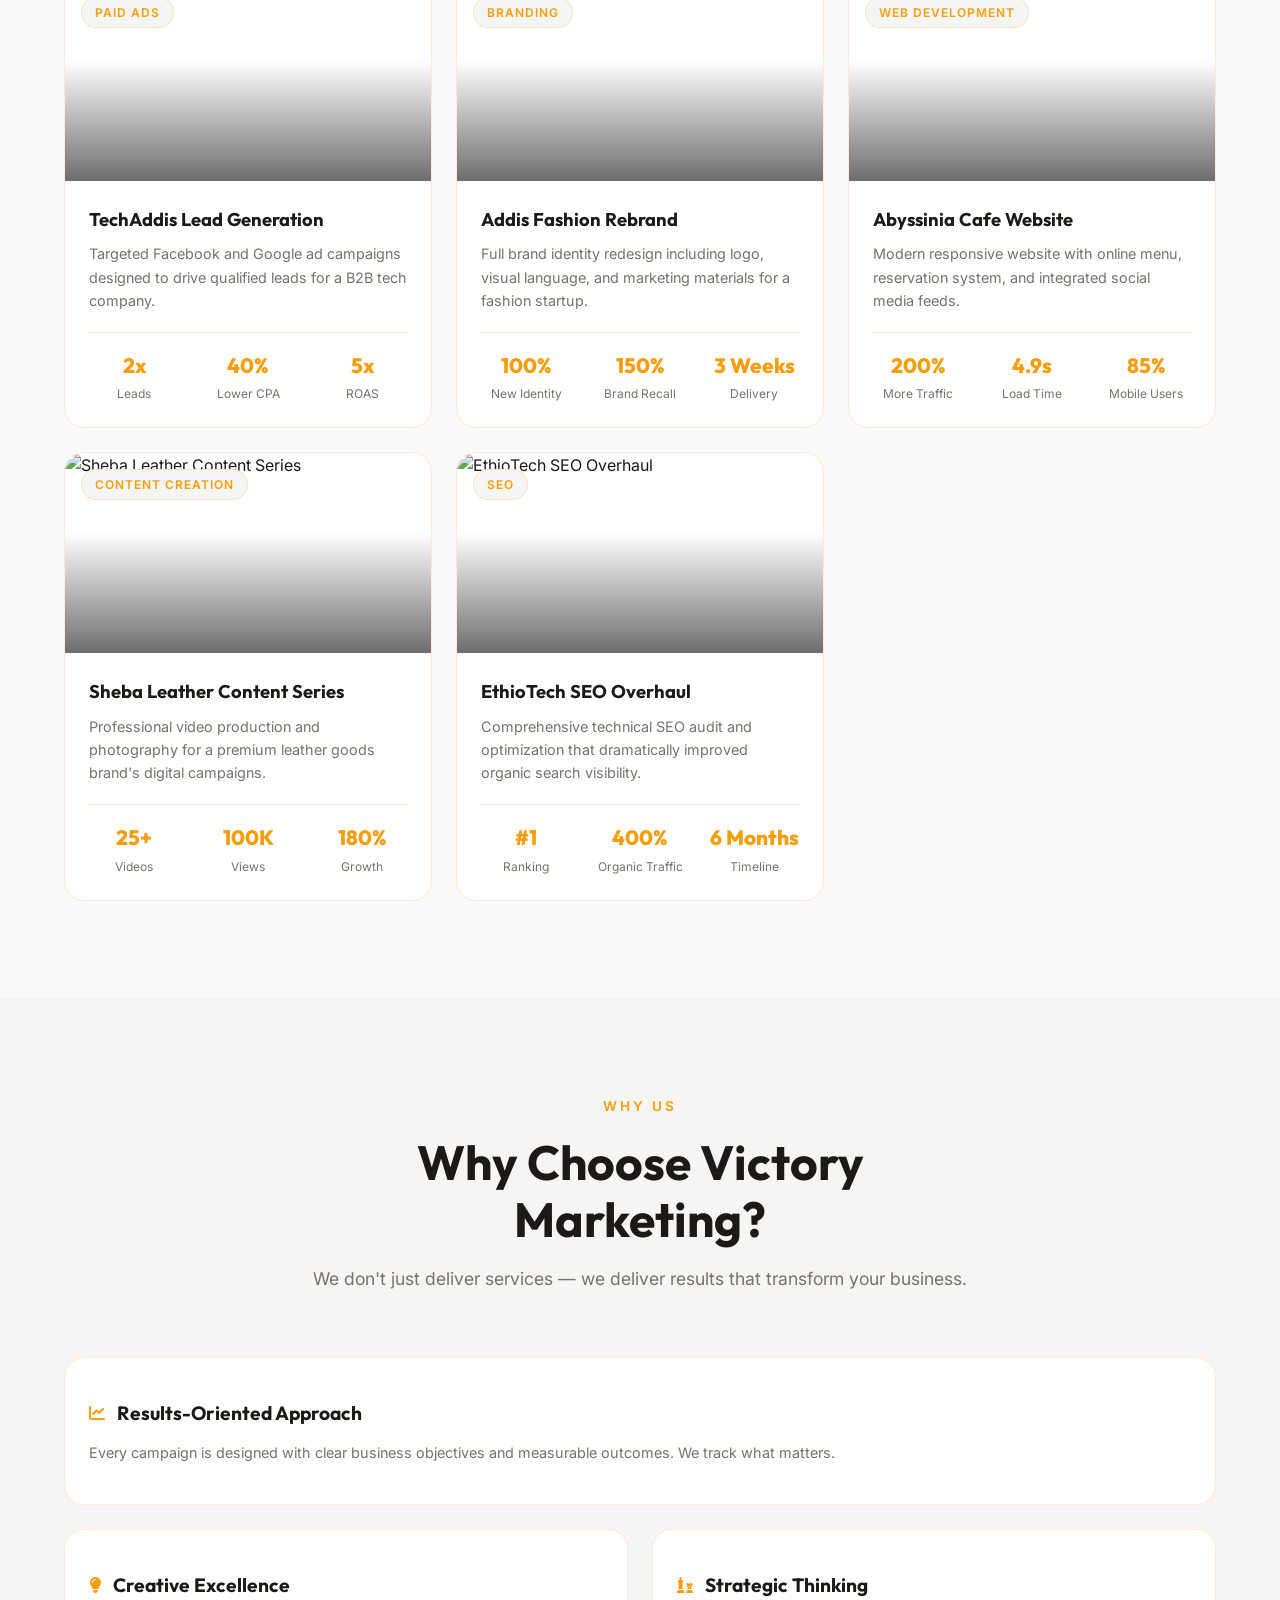
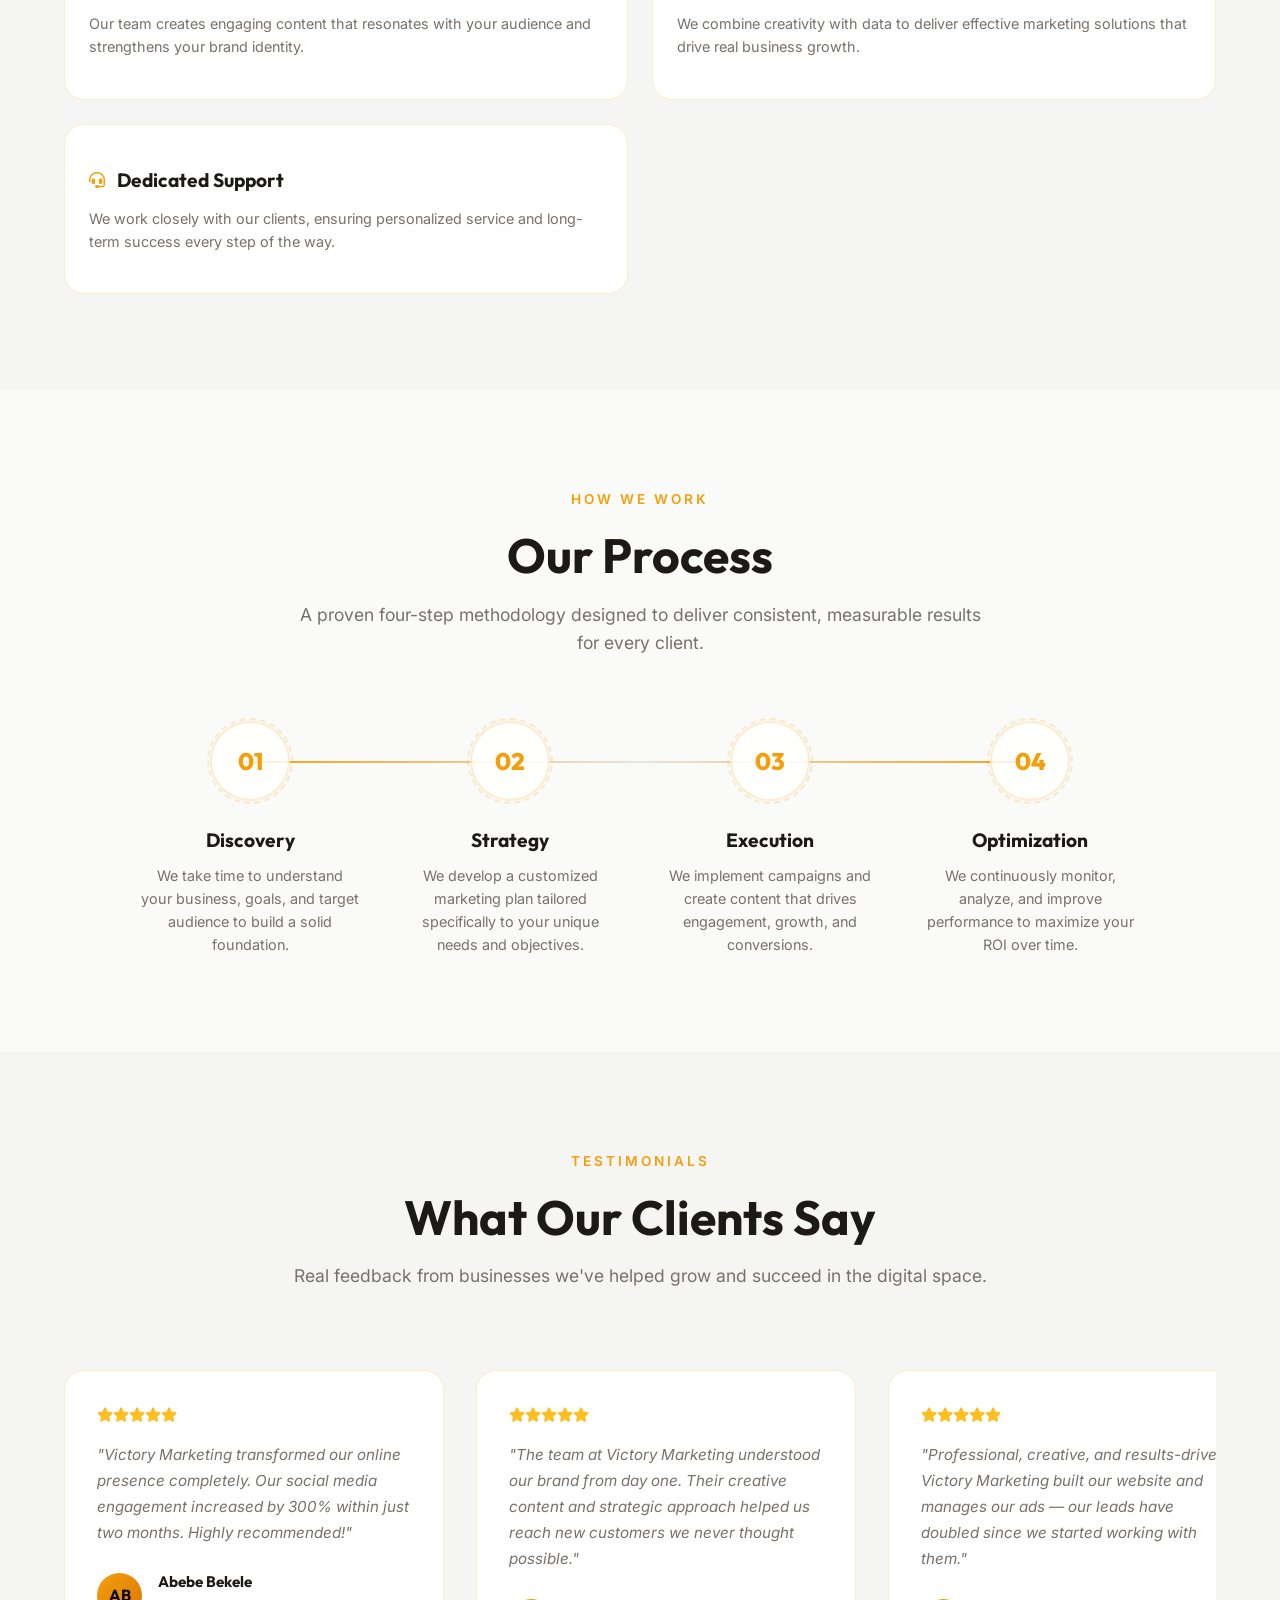
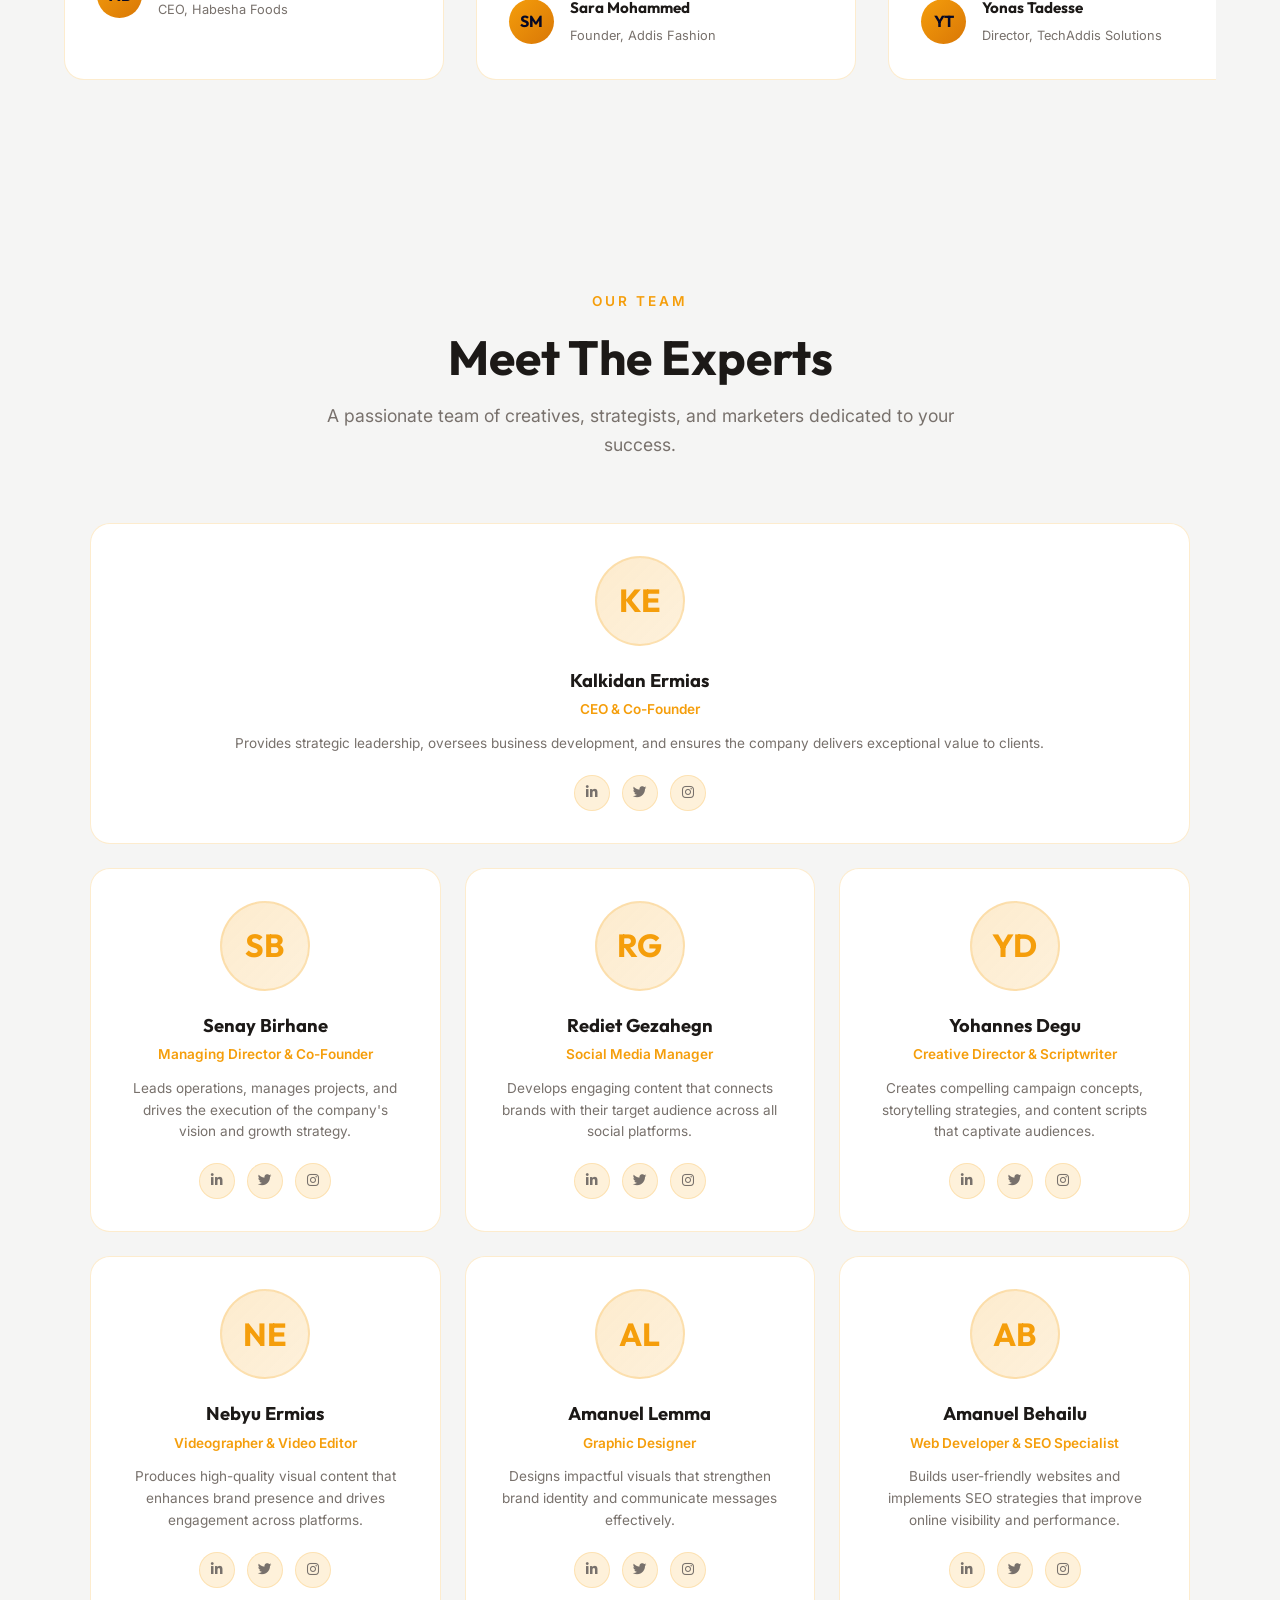
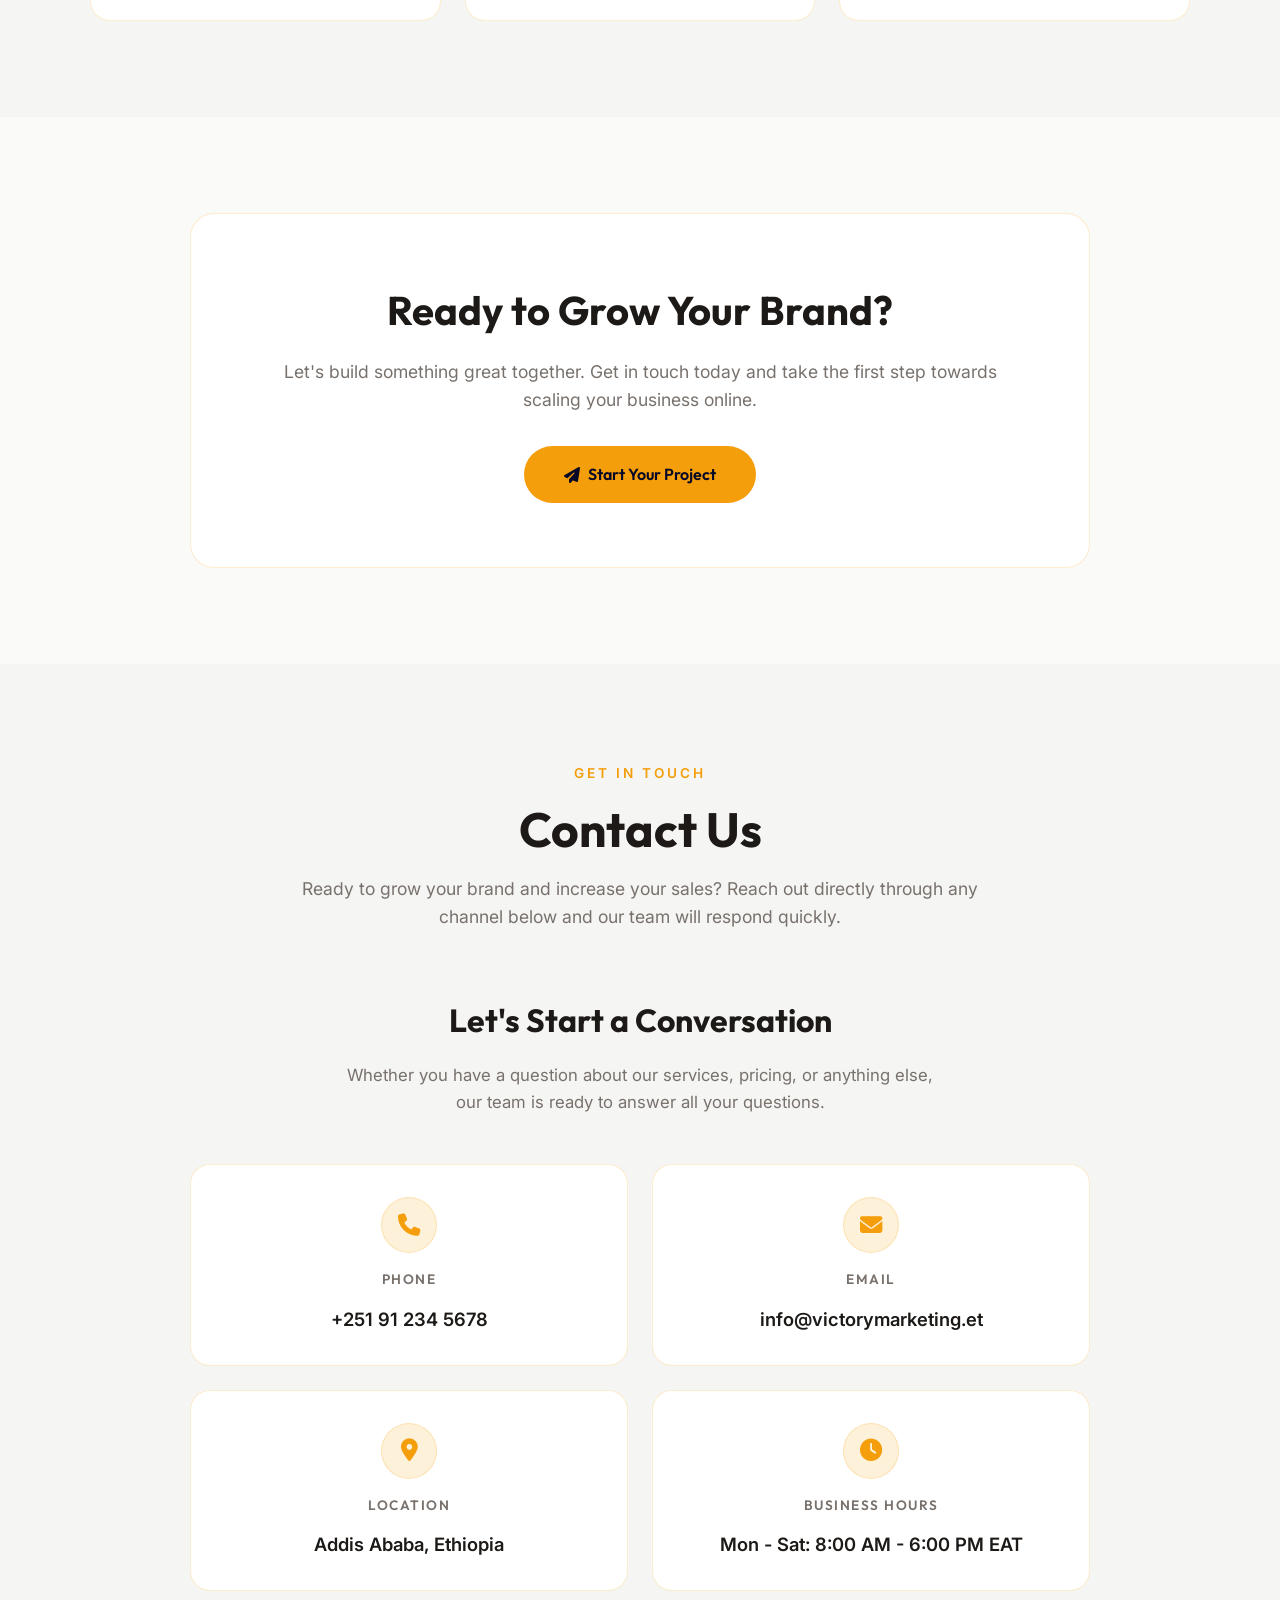
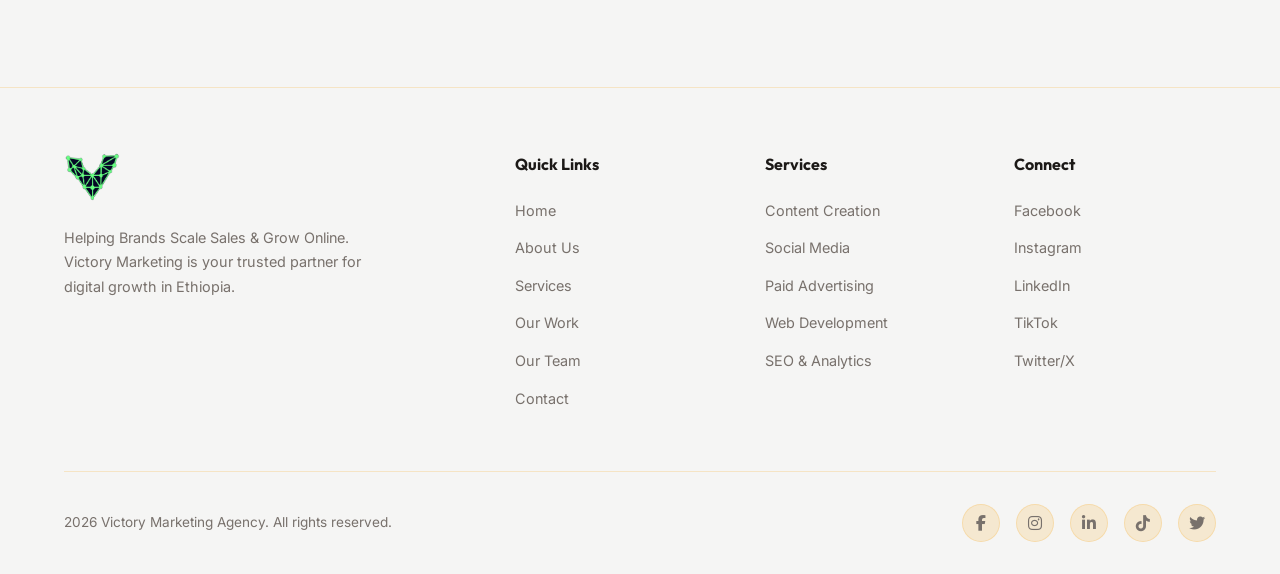
==== commit 83c00010: "docs(index): comment out client logos section by default - Wrapped client logos section in HTML comm" ====
--- a/index.html
+++ b/index.html
@@ -104,8 +104,9 @@
     <!-- Hero Section -->
     <section class="hero" id="home" data-section="hero"></section>
 
-    <!-- Client Logos -->
+    <!-- Client Logos (uncomment when needed)
     <section class="clients" data-section="clients"></section>
+    -->
 
     <!-- About Section -->
     <section class="about" id="about" data-section="about"></section>
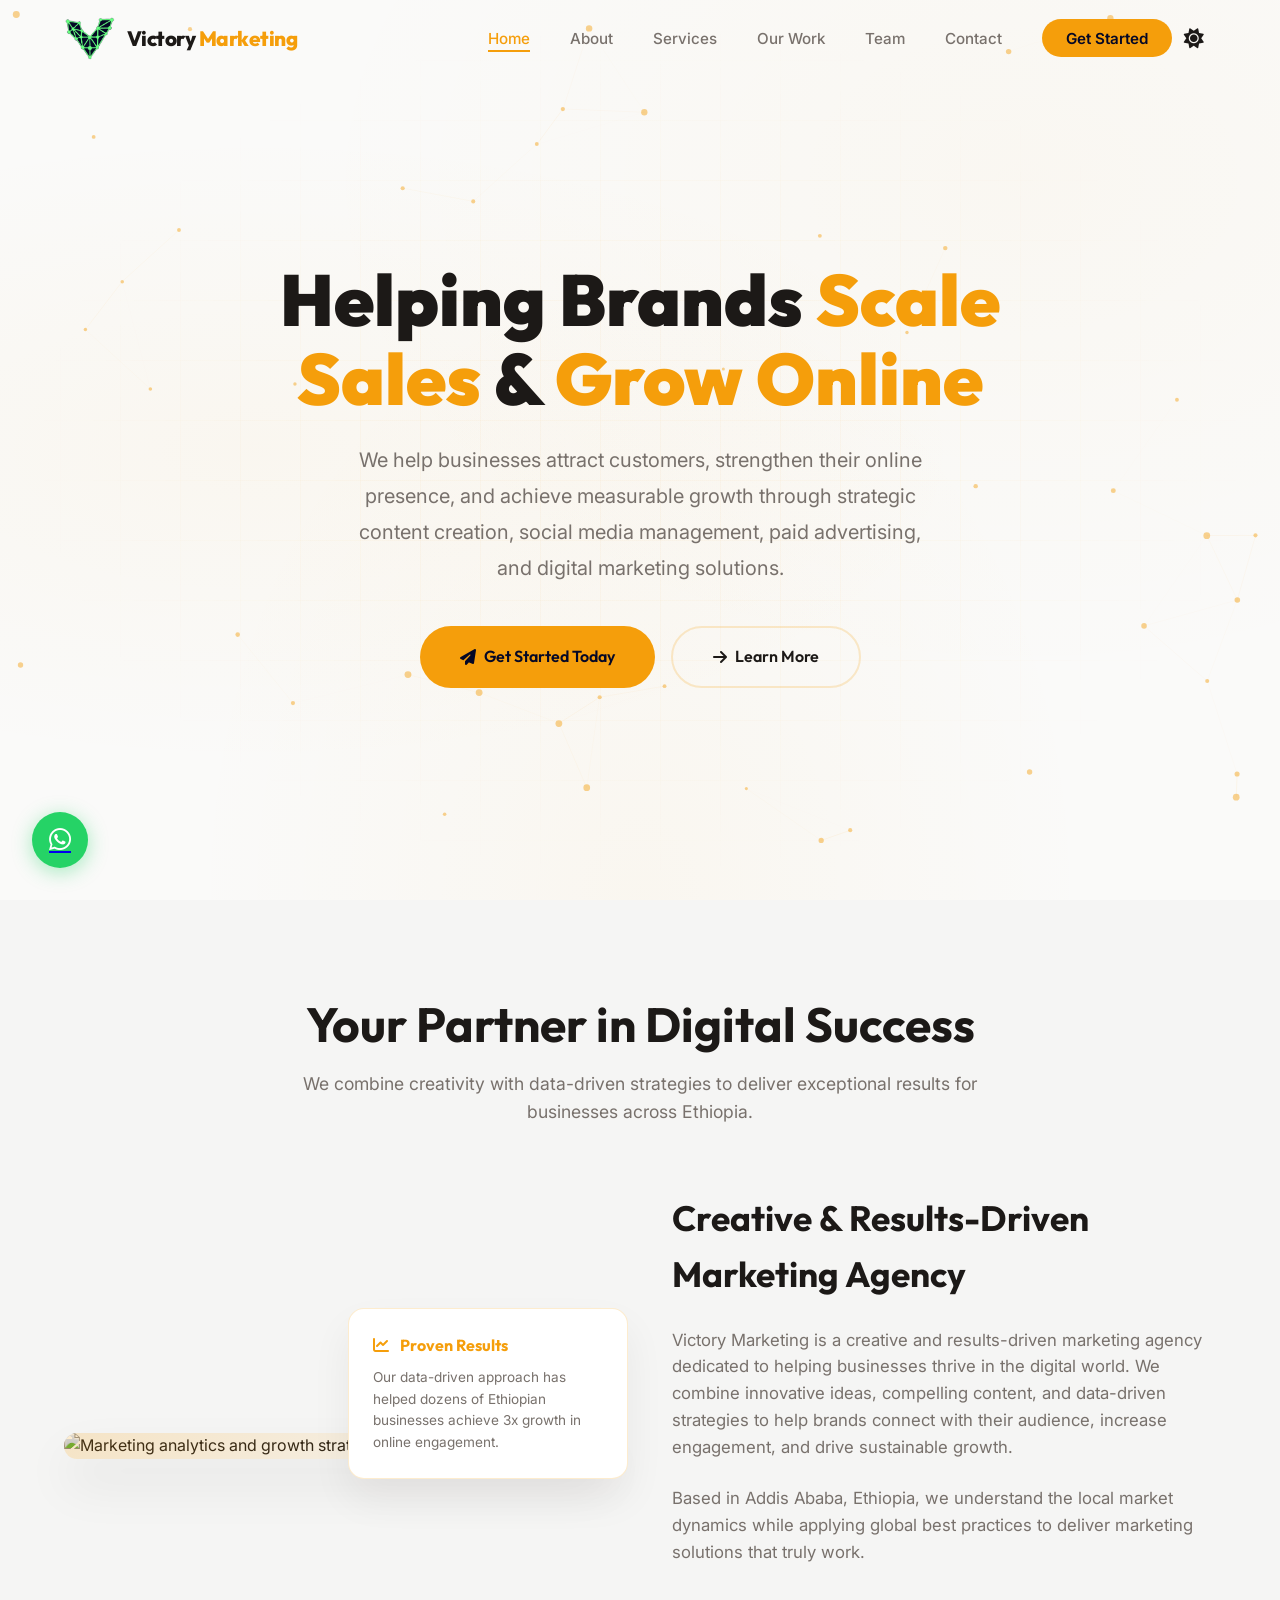
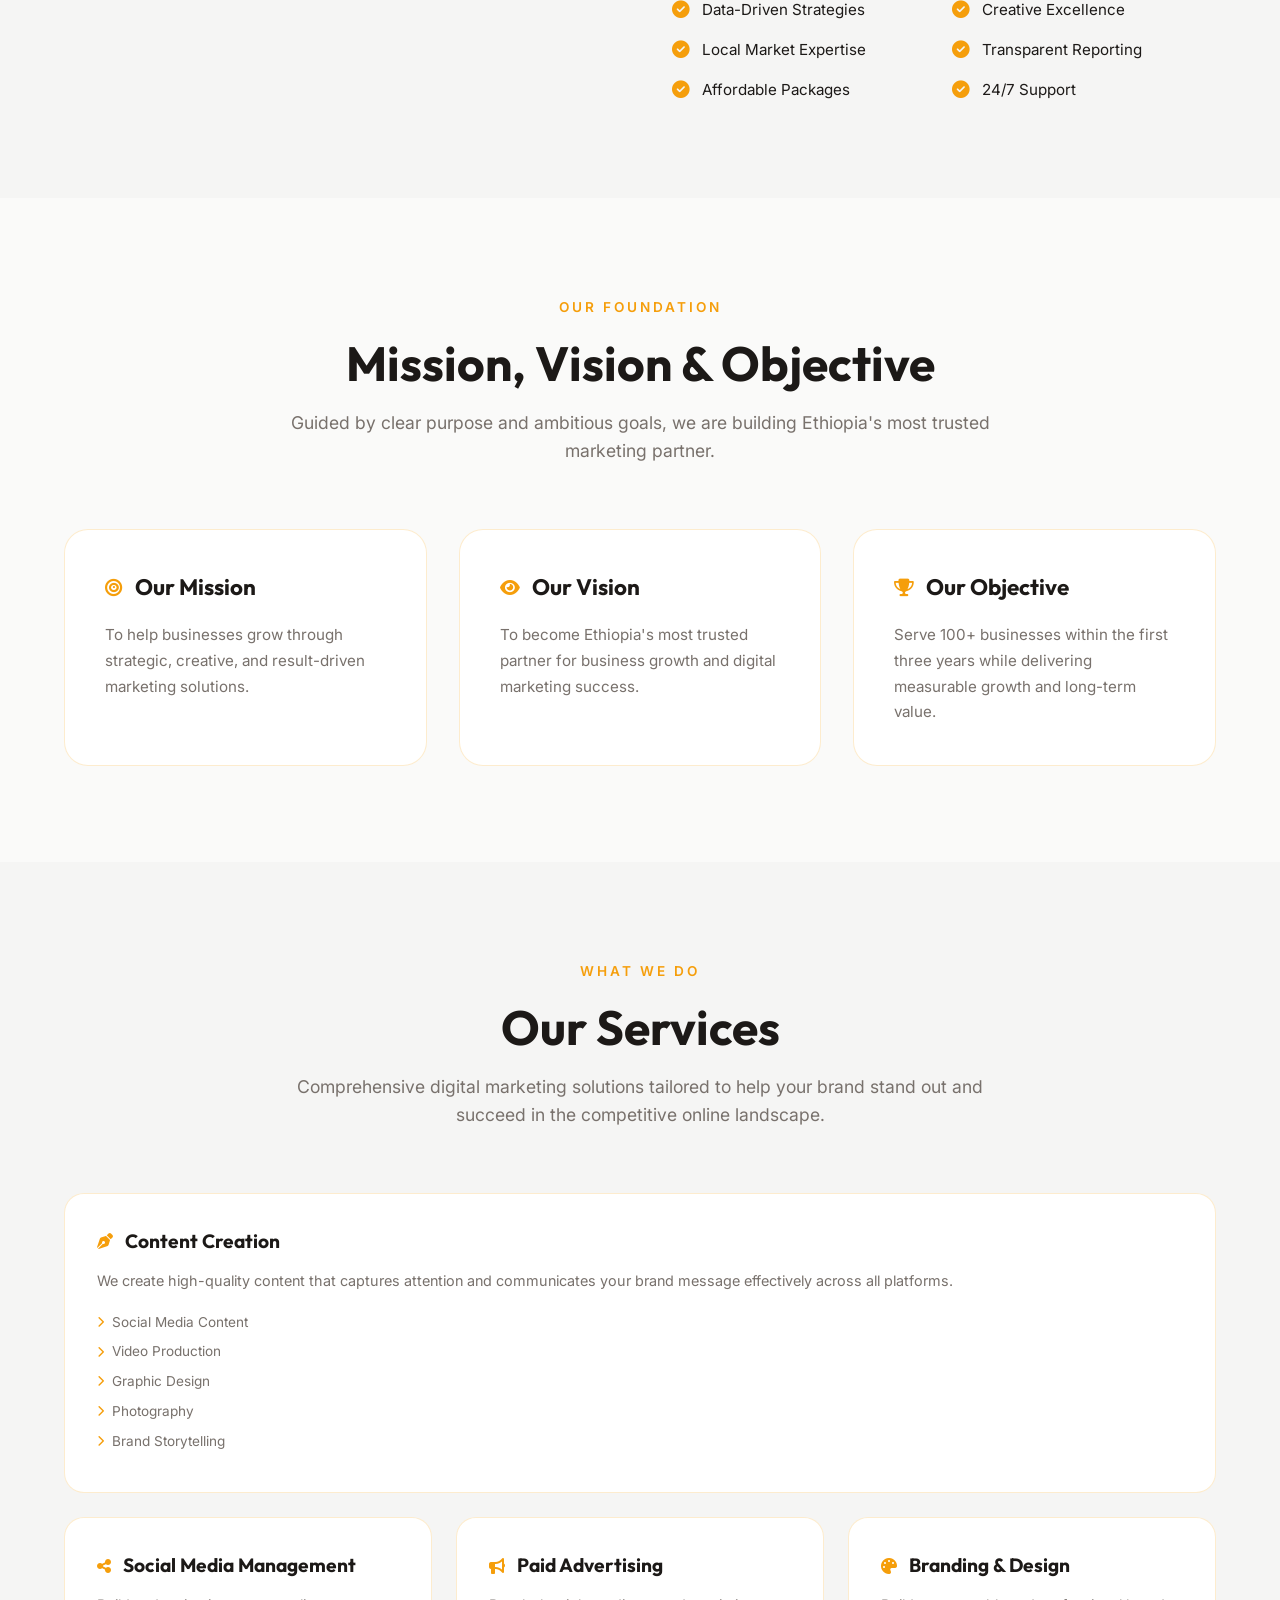
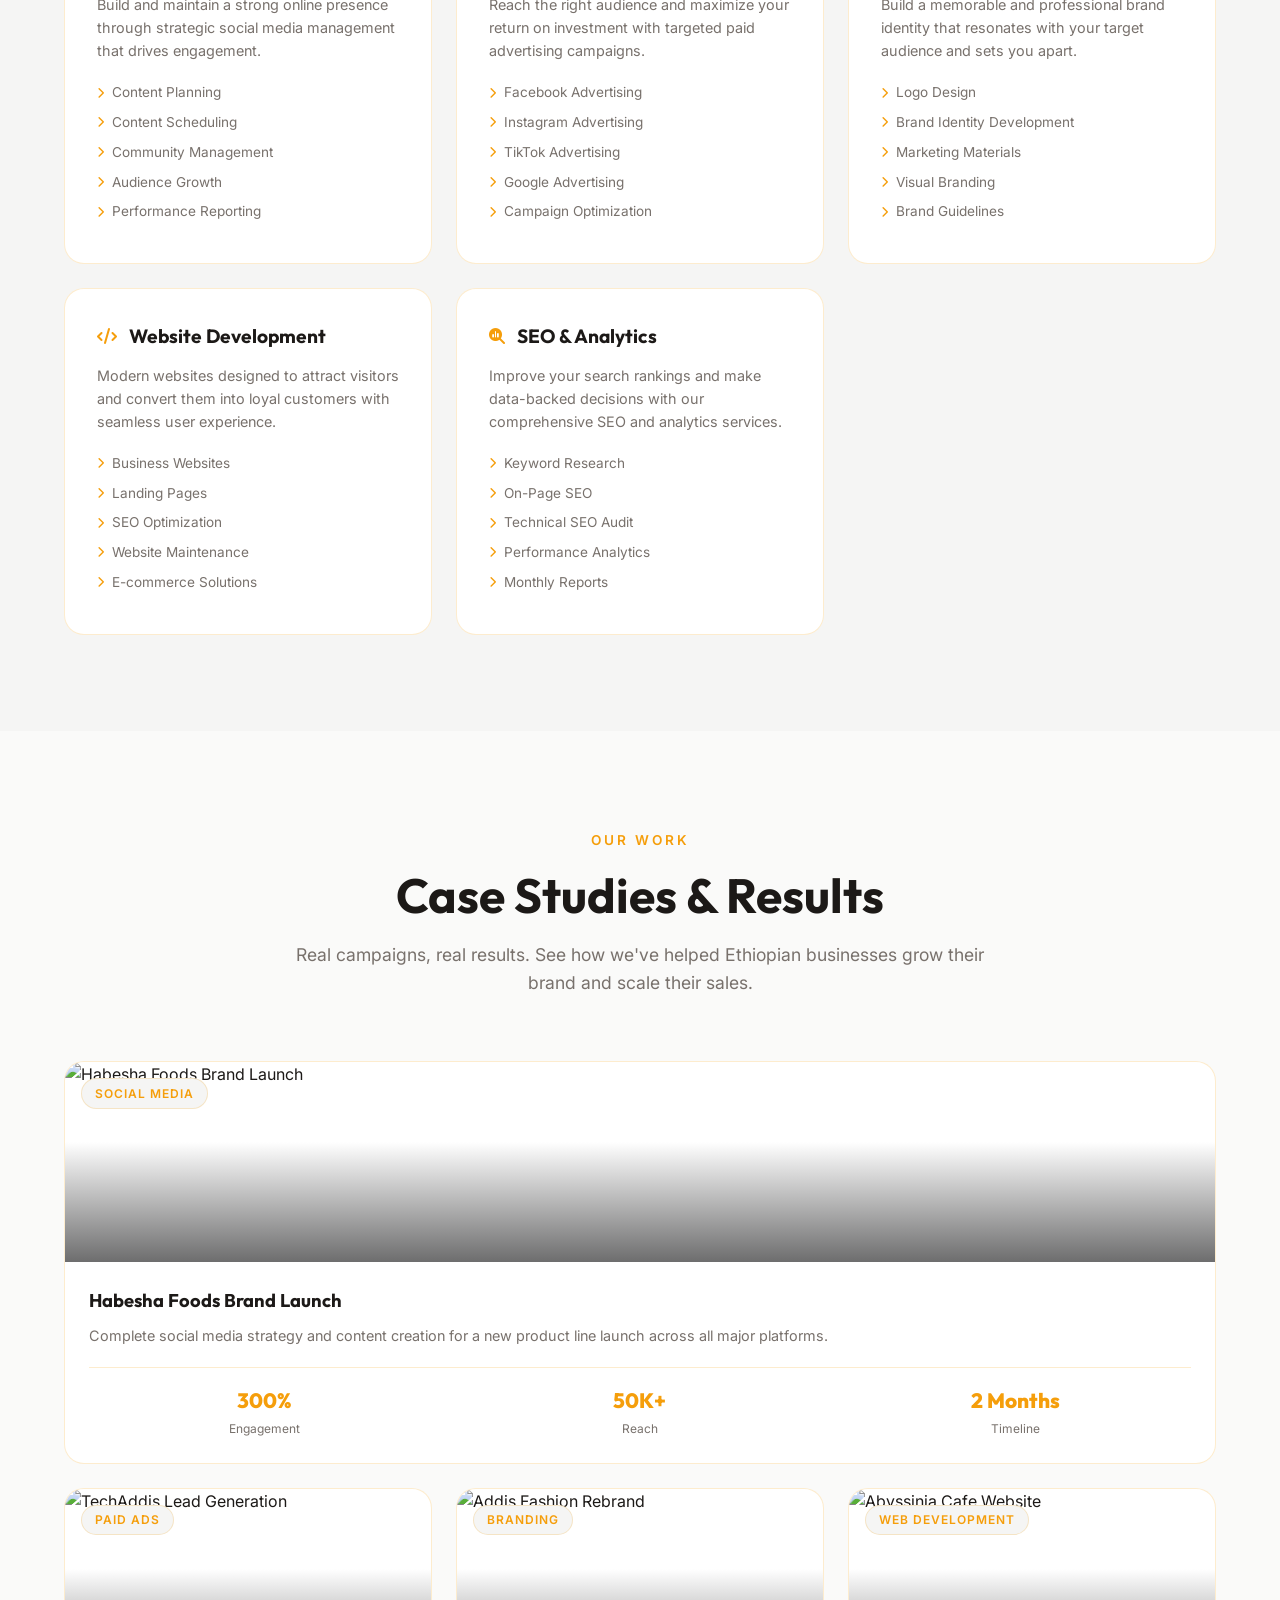
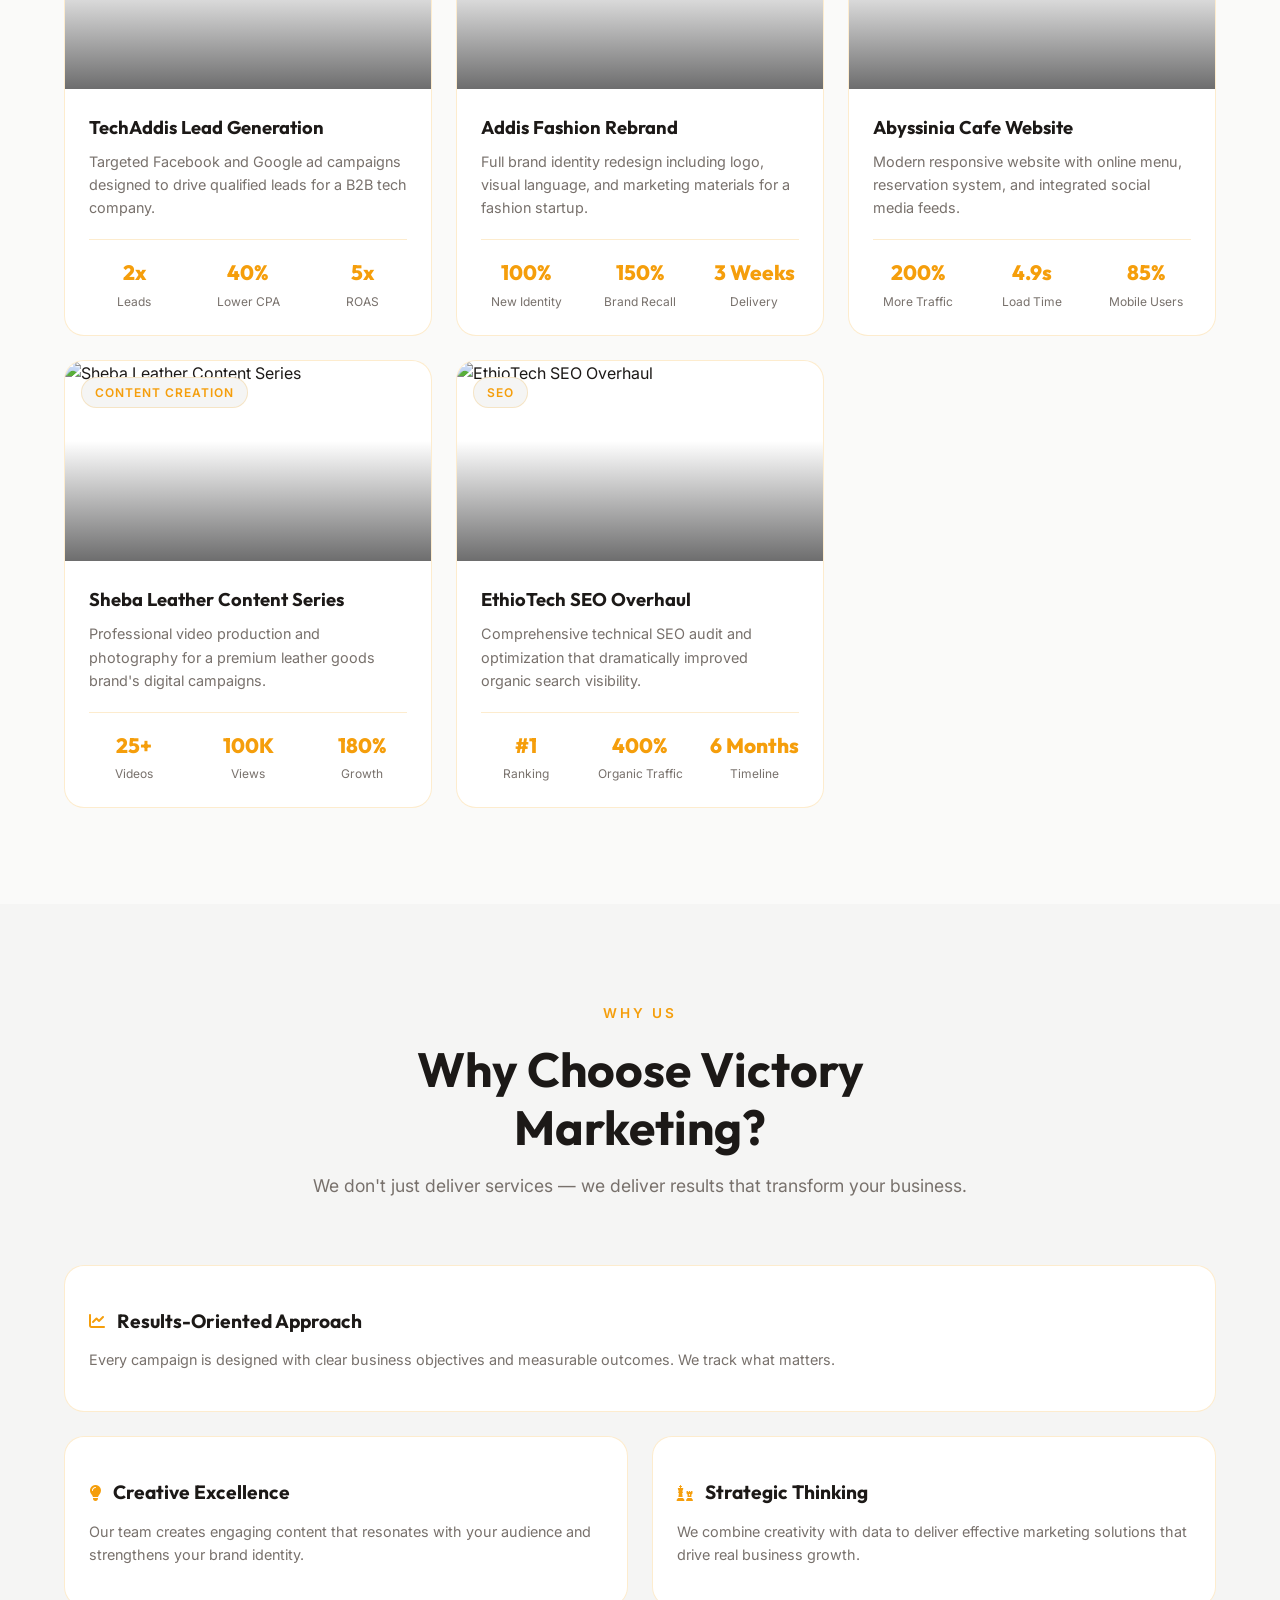
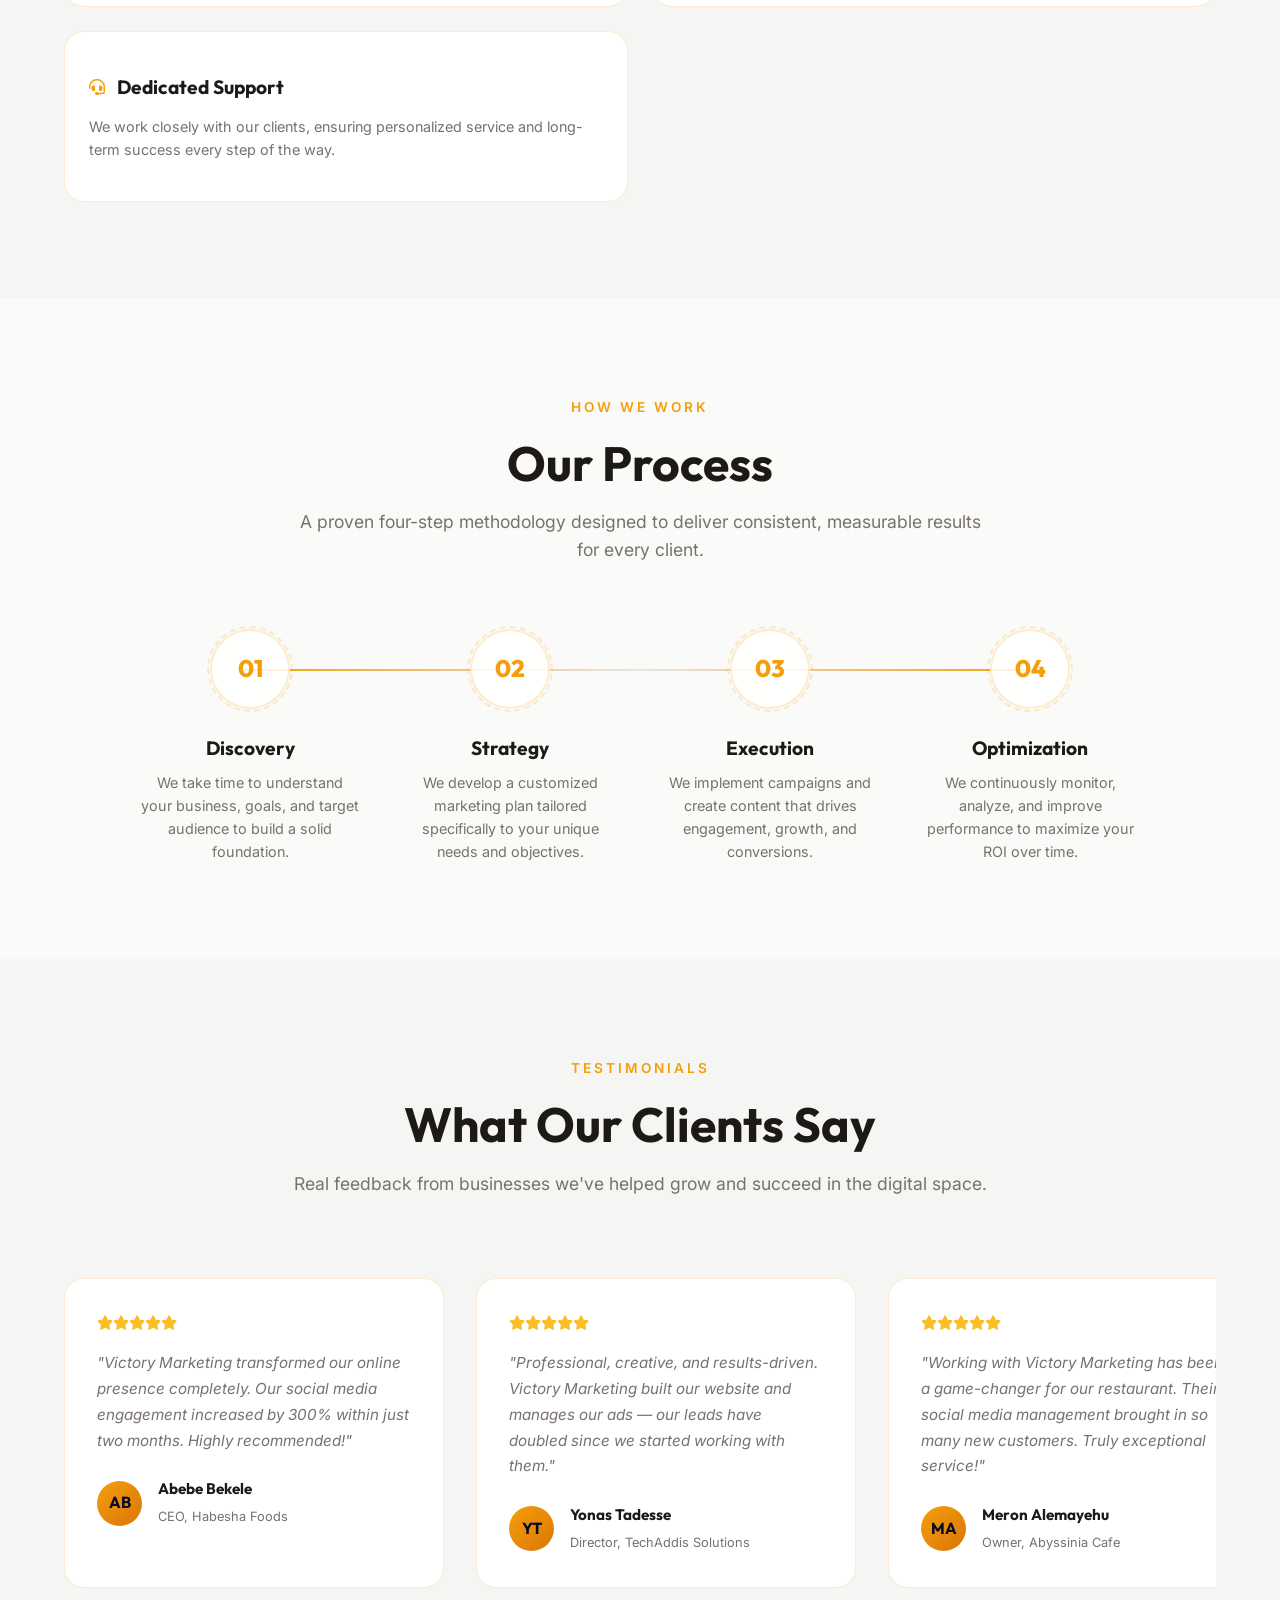
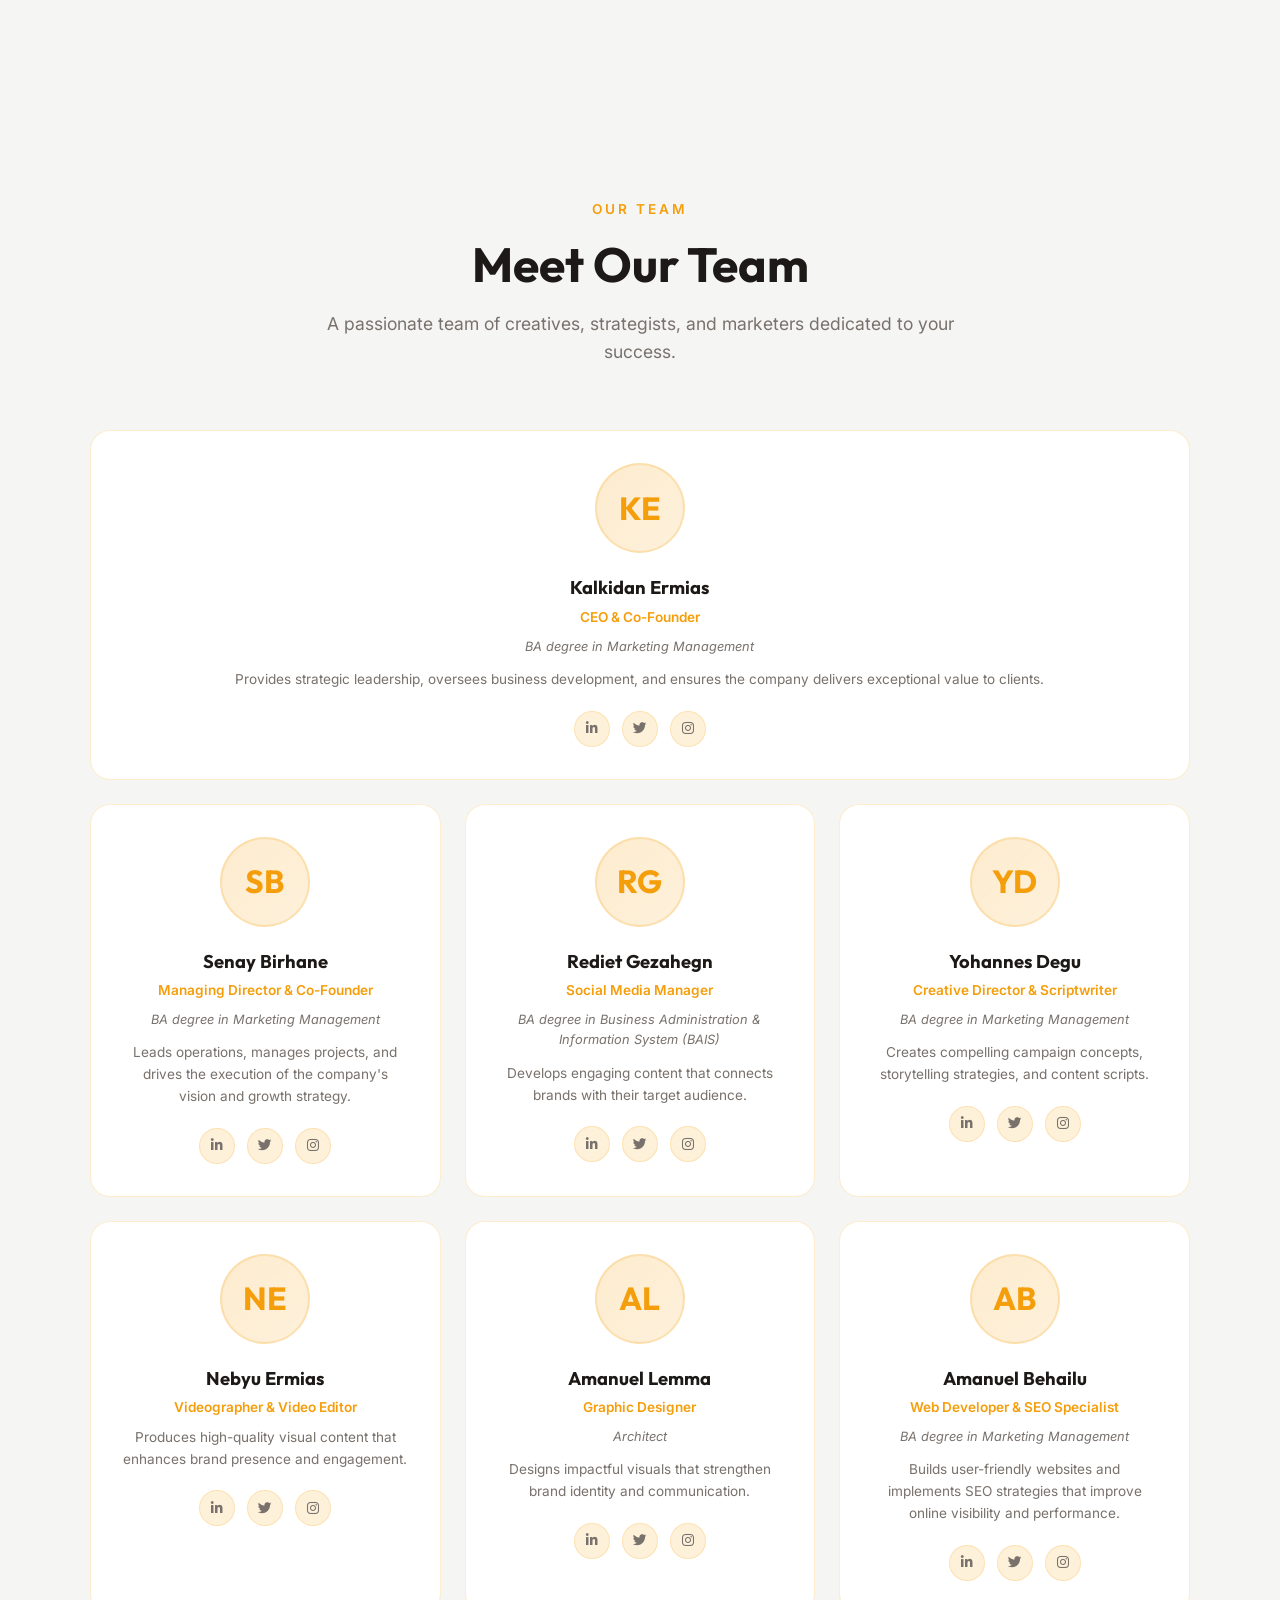
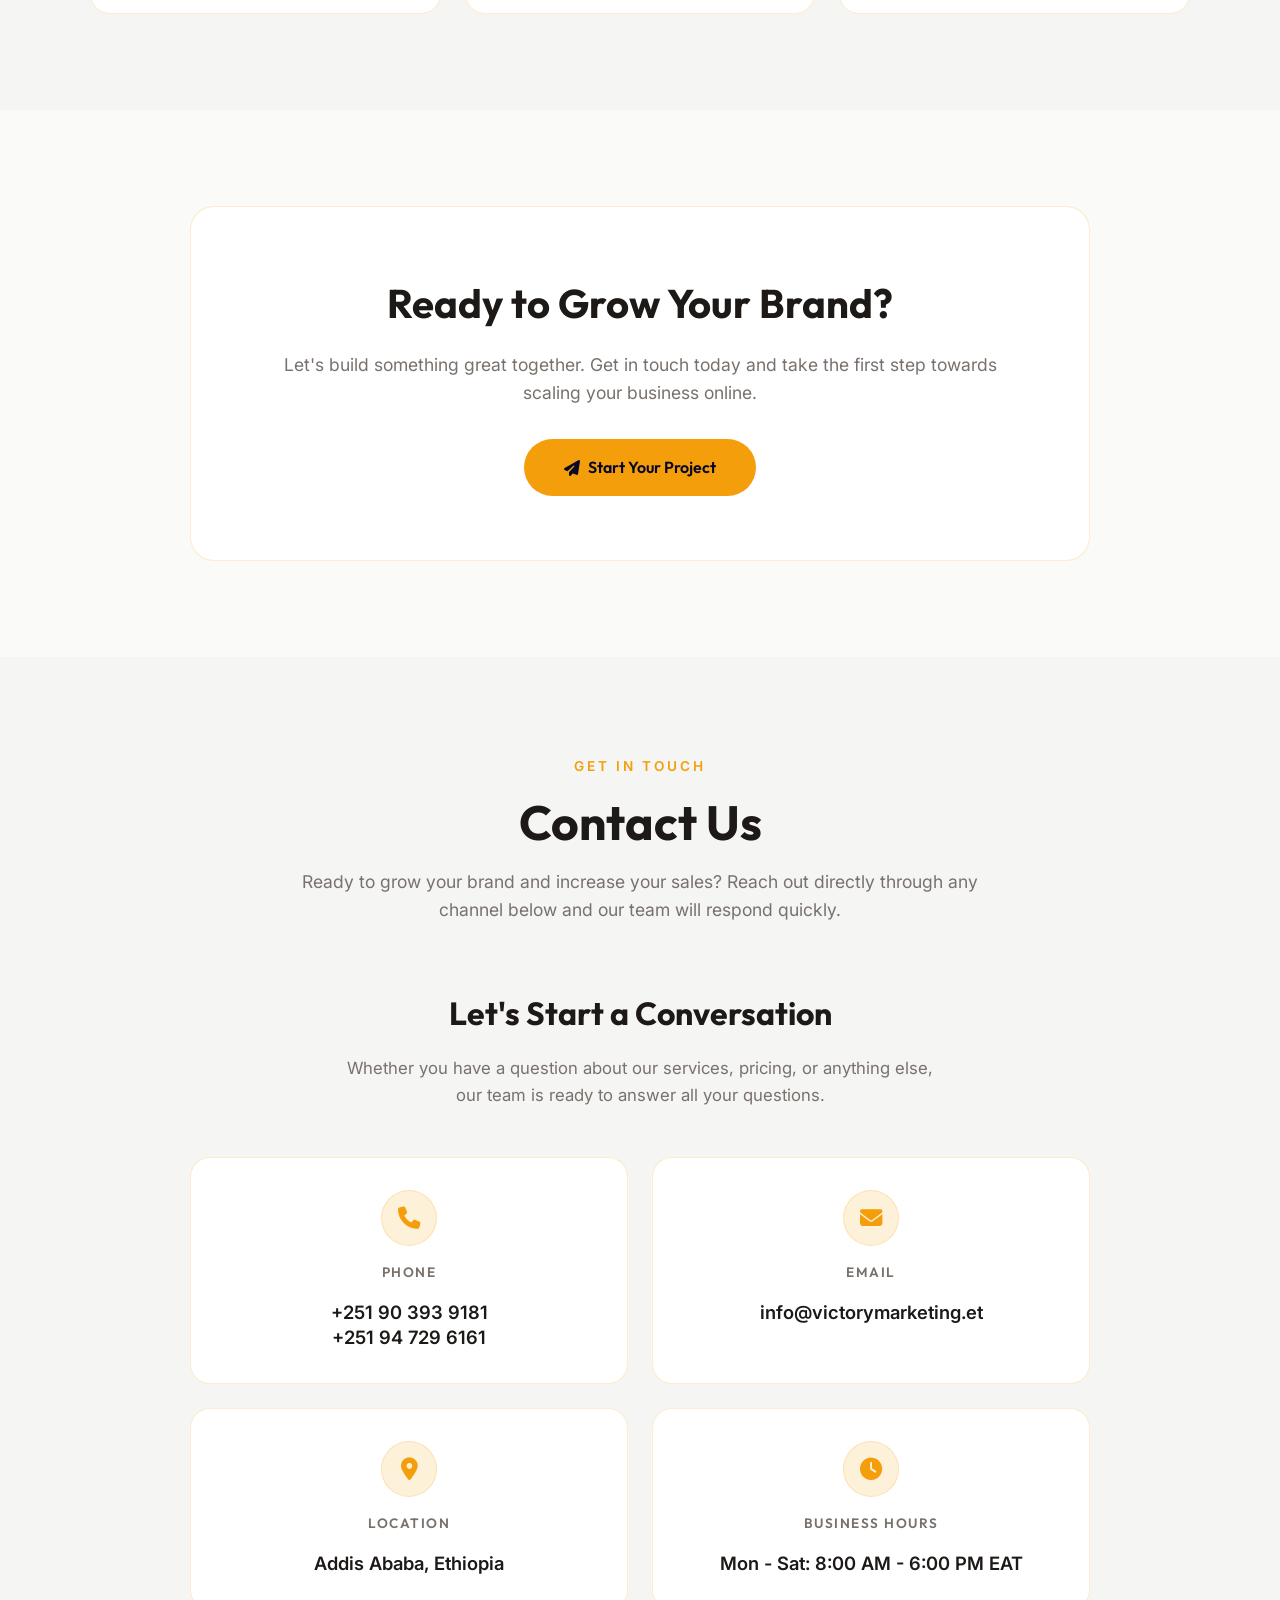
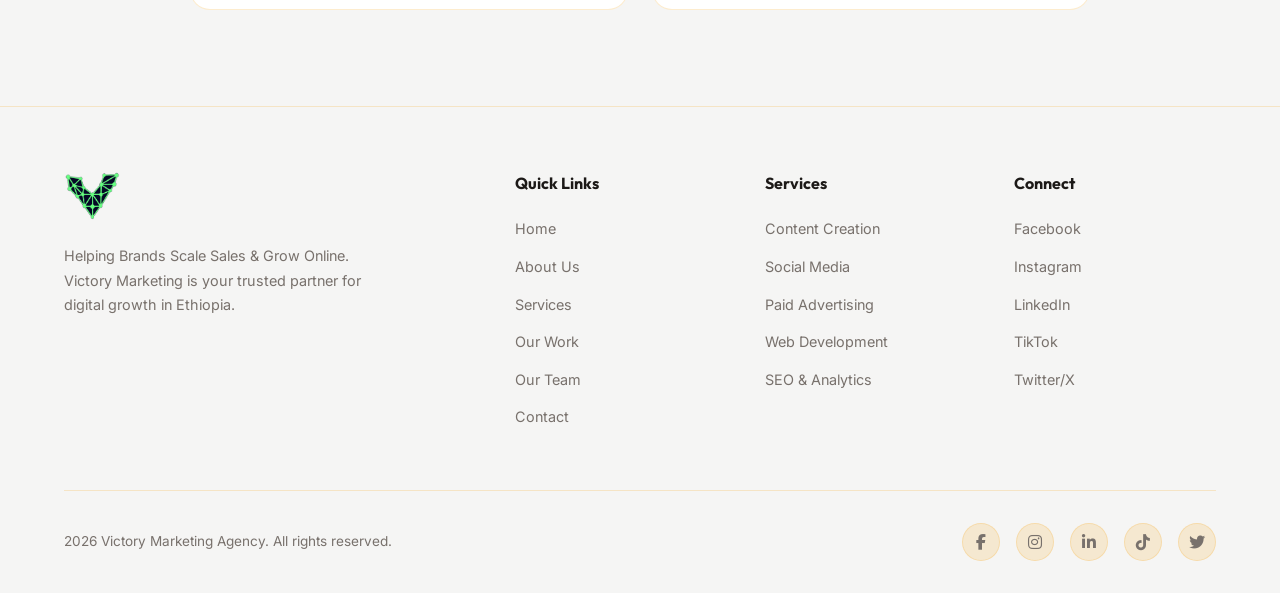
==== commit dc3b8dfc: "Merge 8364a9e38afc98bfbf6b524464429c9d912e1a13 into 9d26a55a680e457730f2dba842237faf69c30a0a" ====
--- a/index.html
+++ b/index.html
@@ -154,6 +154,9 @@
       <span class="whatsapp-tooltip">Chat with us</span>
     </a>
 
+    <!-- Vercel Web Analytics -->
+    <script defer src="https://cdn.vercel-insights.com/v1/script.js"></script>
+
     <!-- Main JavaScript Module -->
     <script type="module" src="js/main.js"></script>
   </body>
--- a/css/team.css
+++ b/css/team.css
@@ -56,6 +56,13 @@
   color: var(--accent);
   font-size: 0.85rem;
   font-weight: 600;
+  margin-bottom: 0.5rem;
+}
+
+.team-education {
+  color: var(--text-muted);
+  font-size: 0.8rem;
+  font-style: italic;
   margin-bottom: 0.75rem;
 }
 
